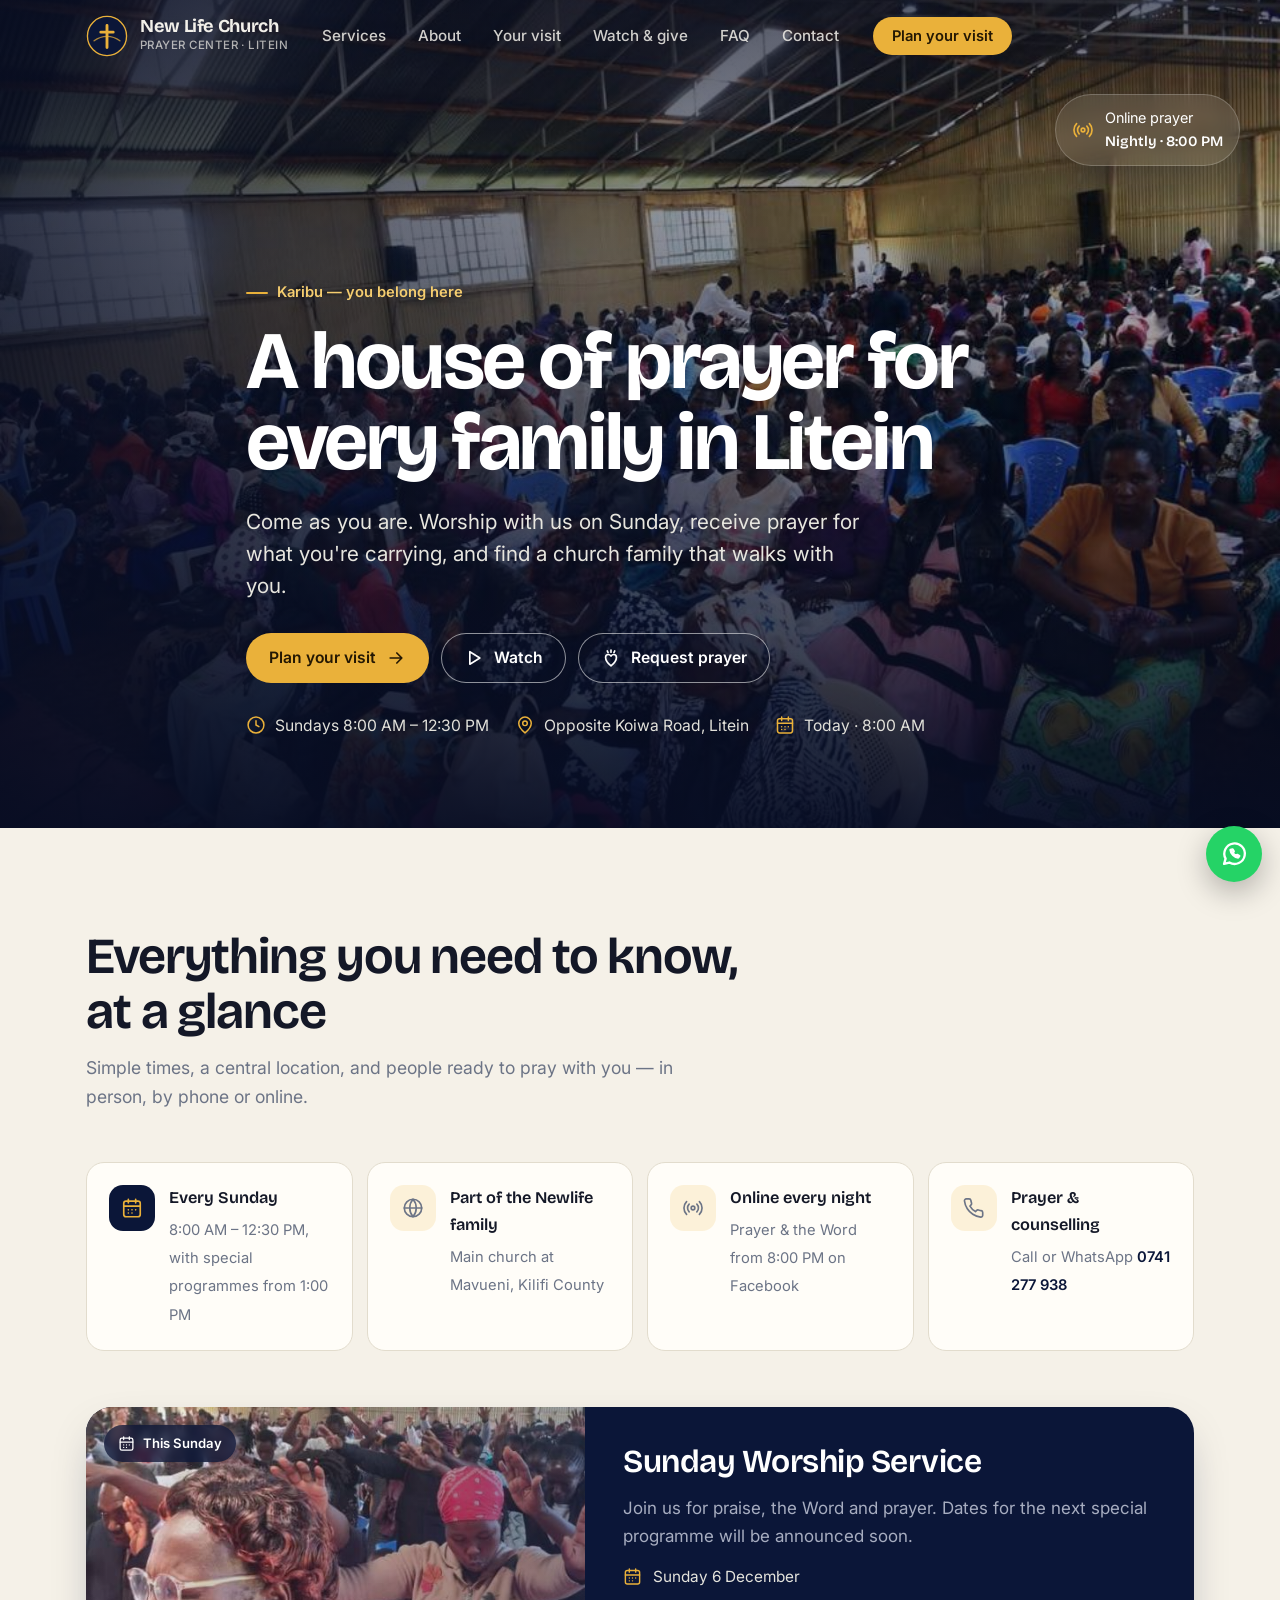
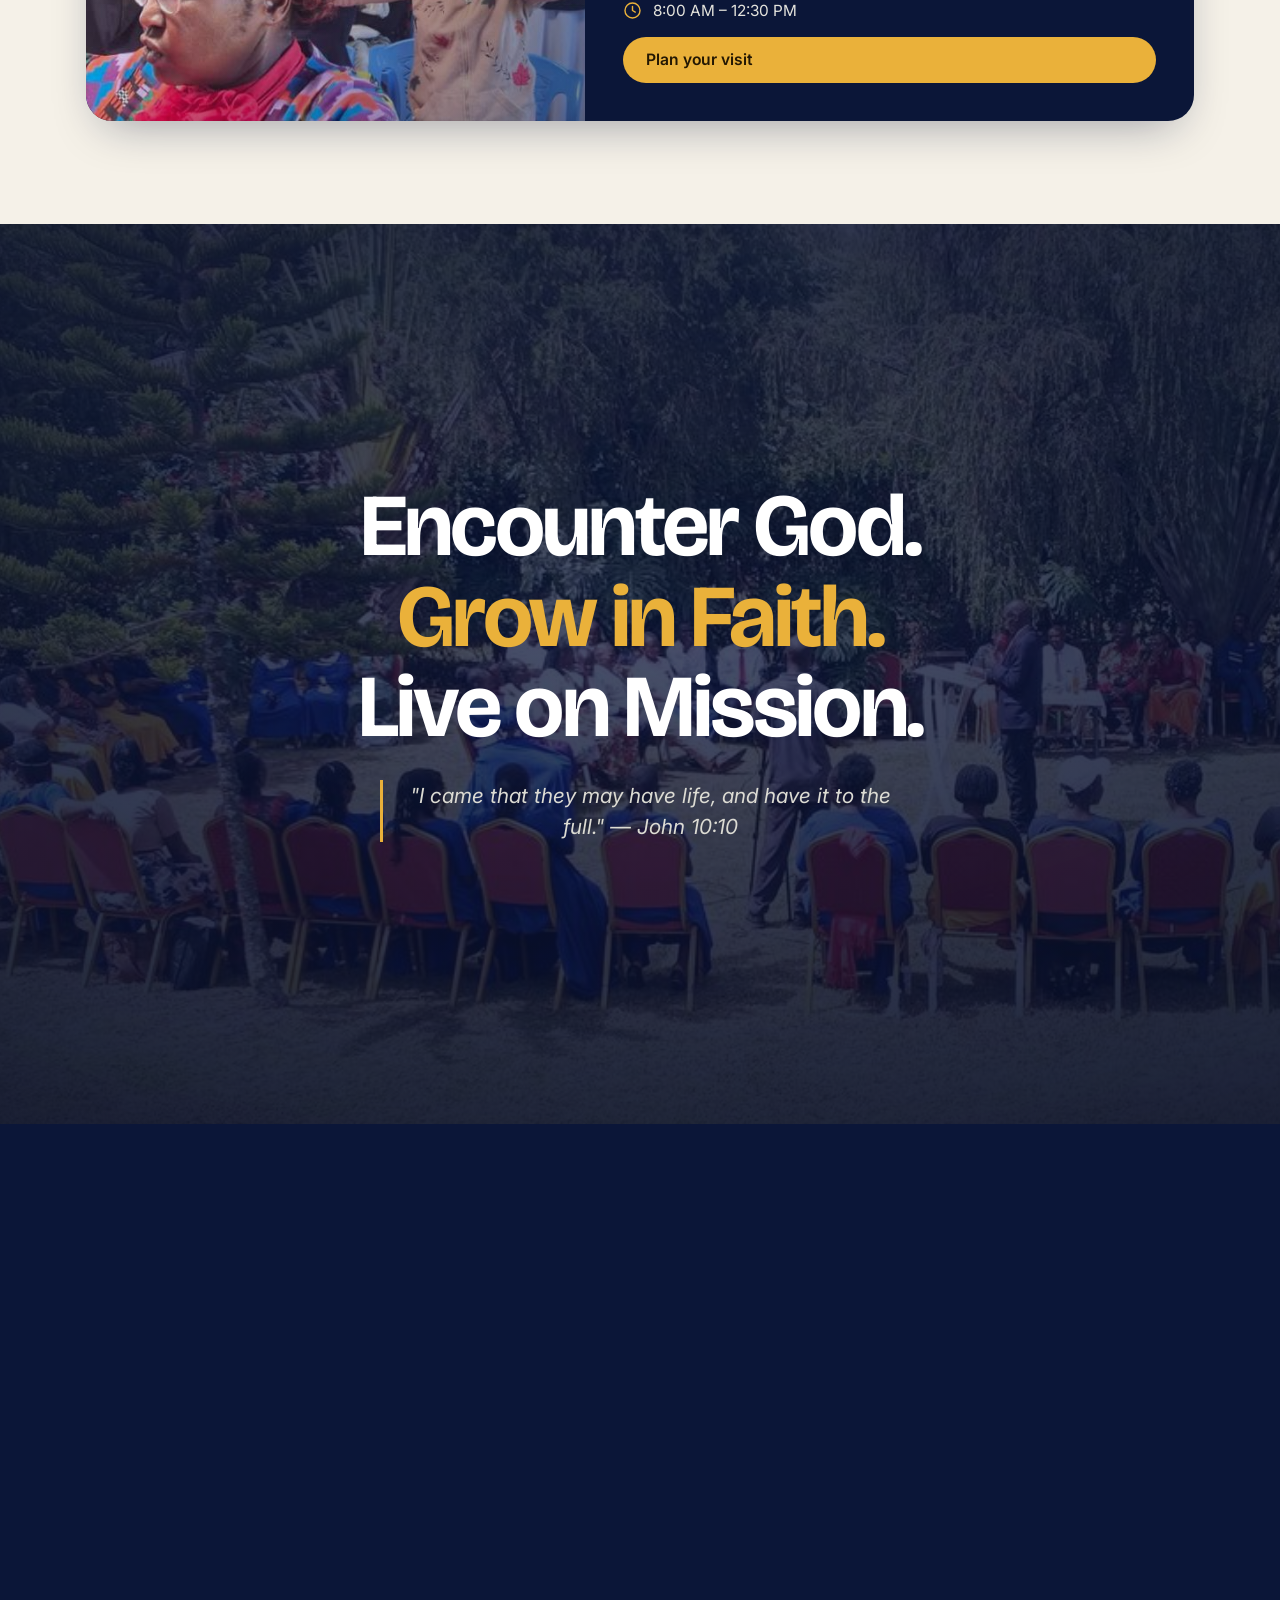
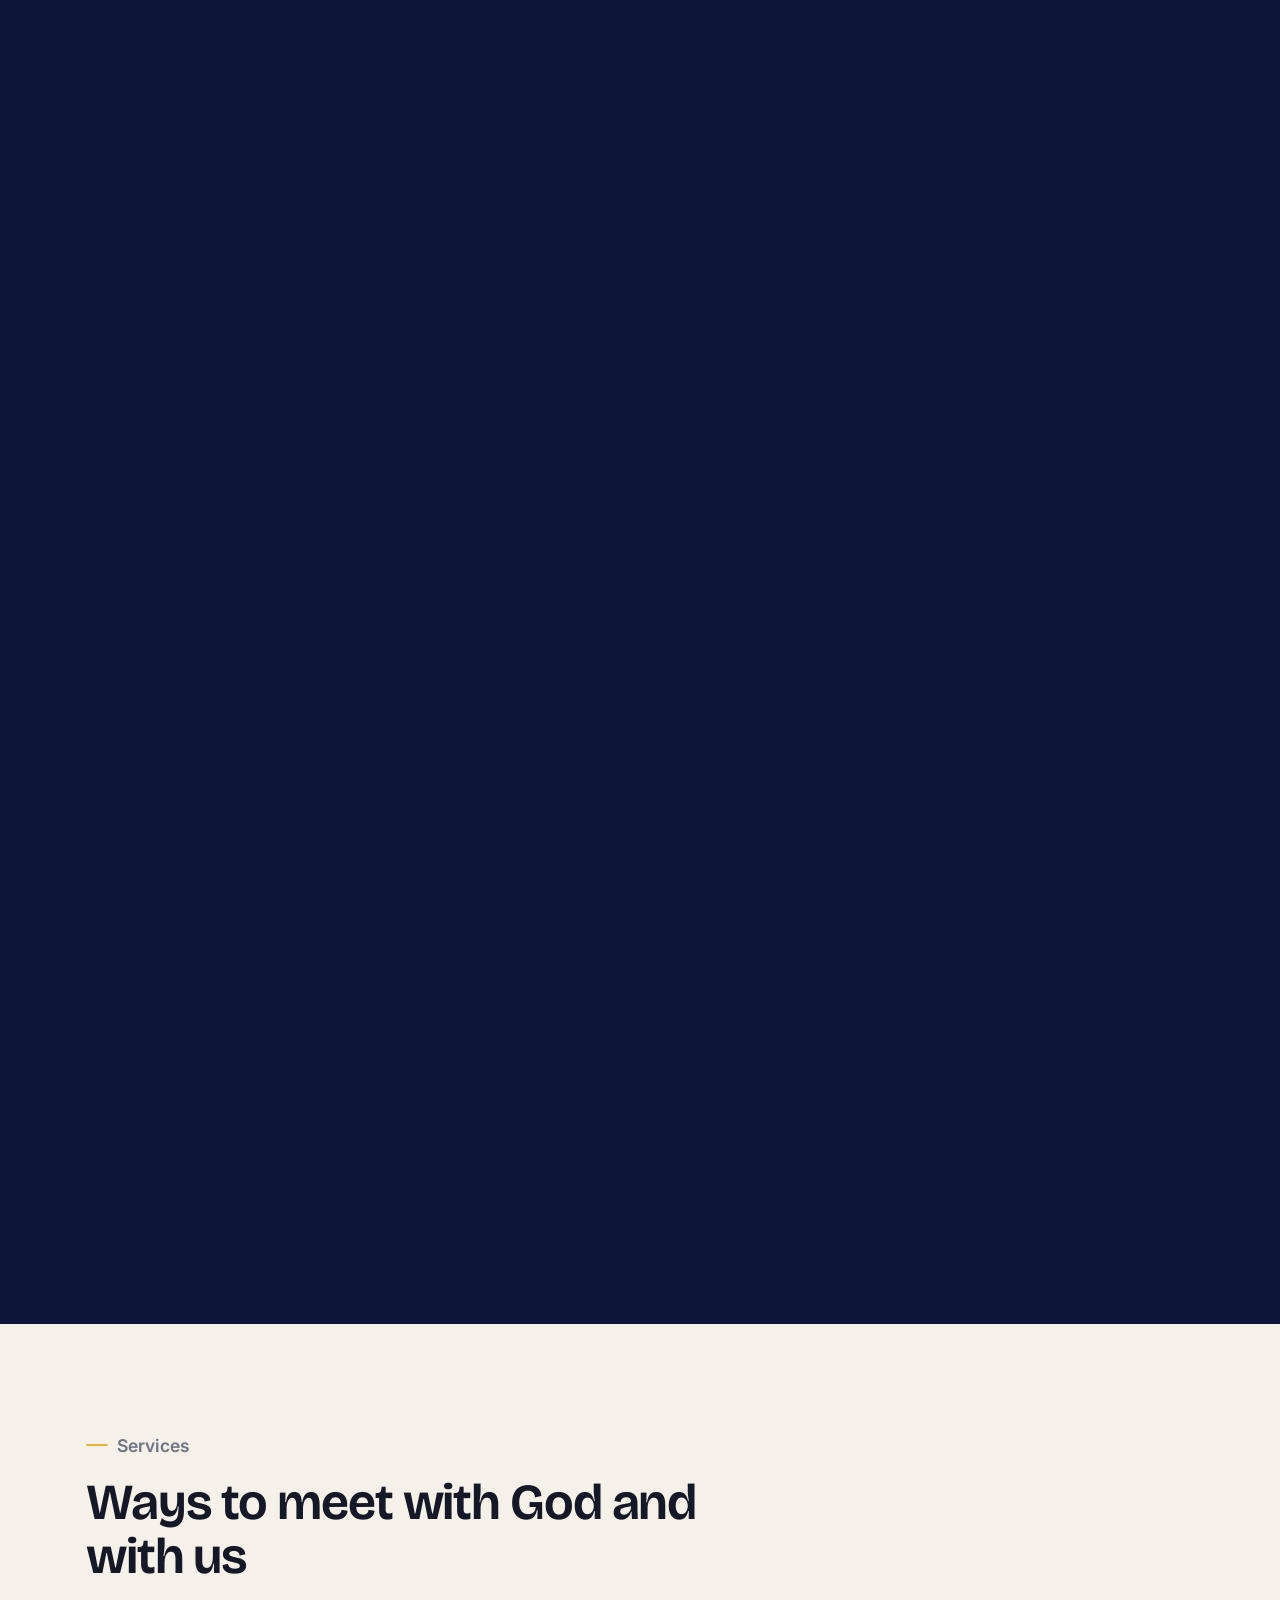
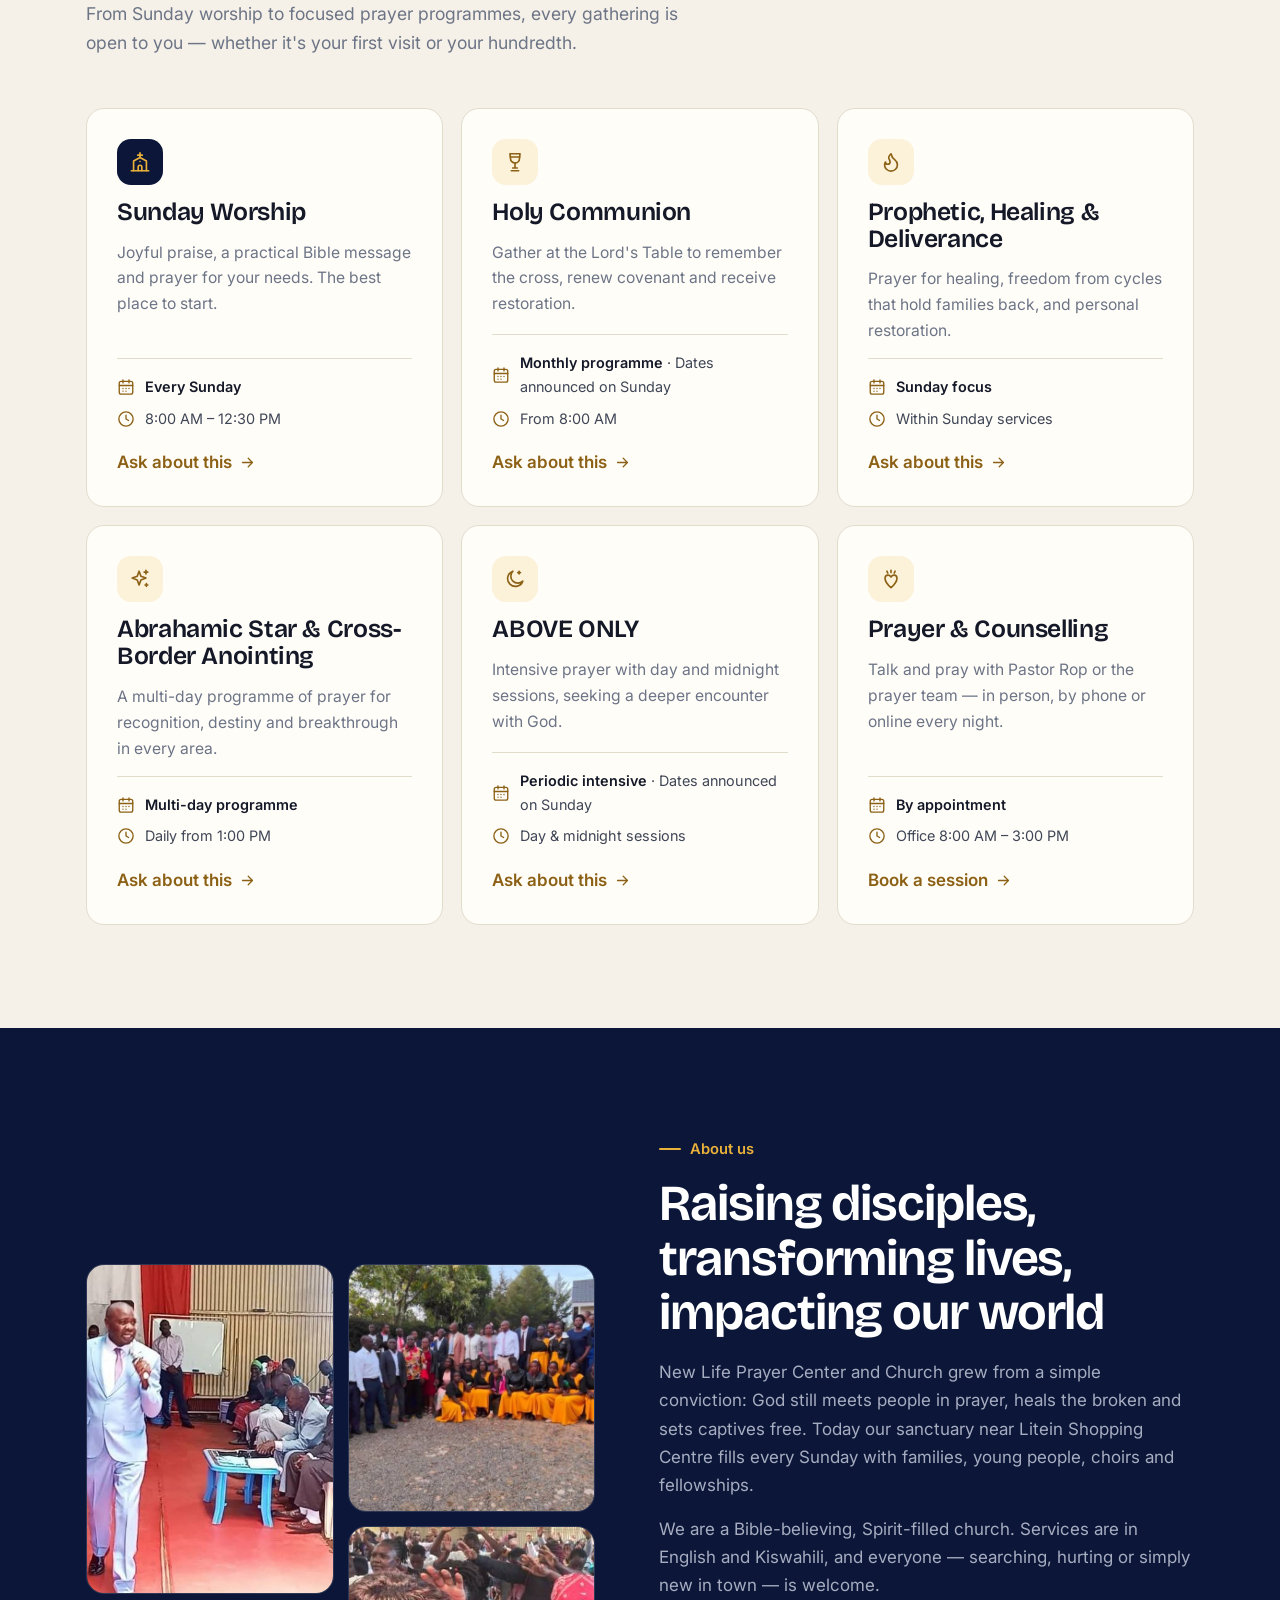
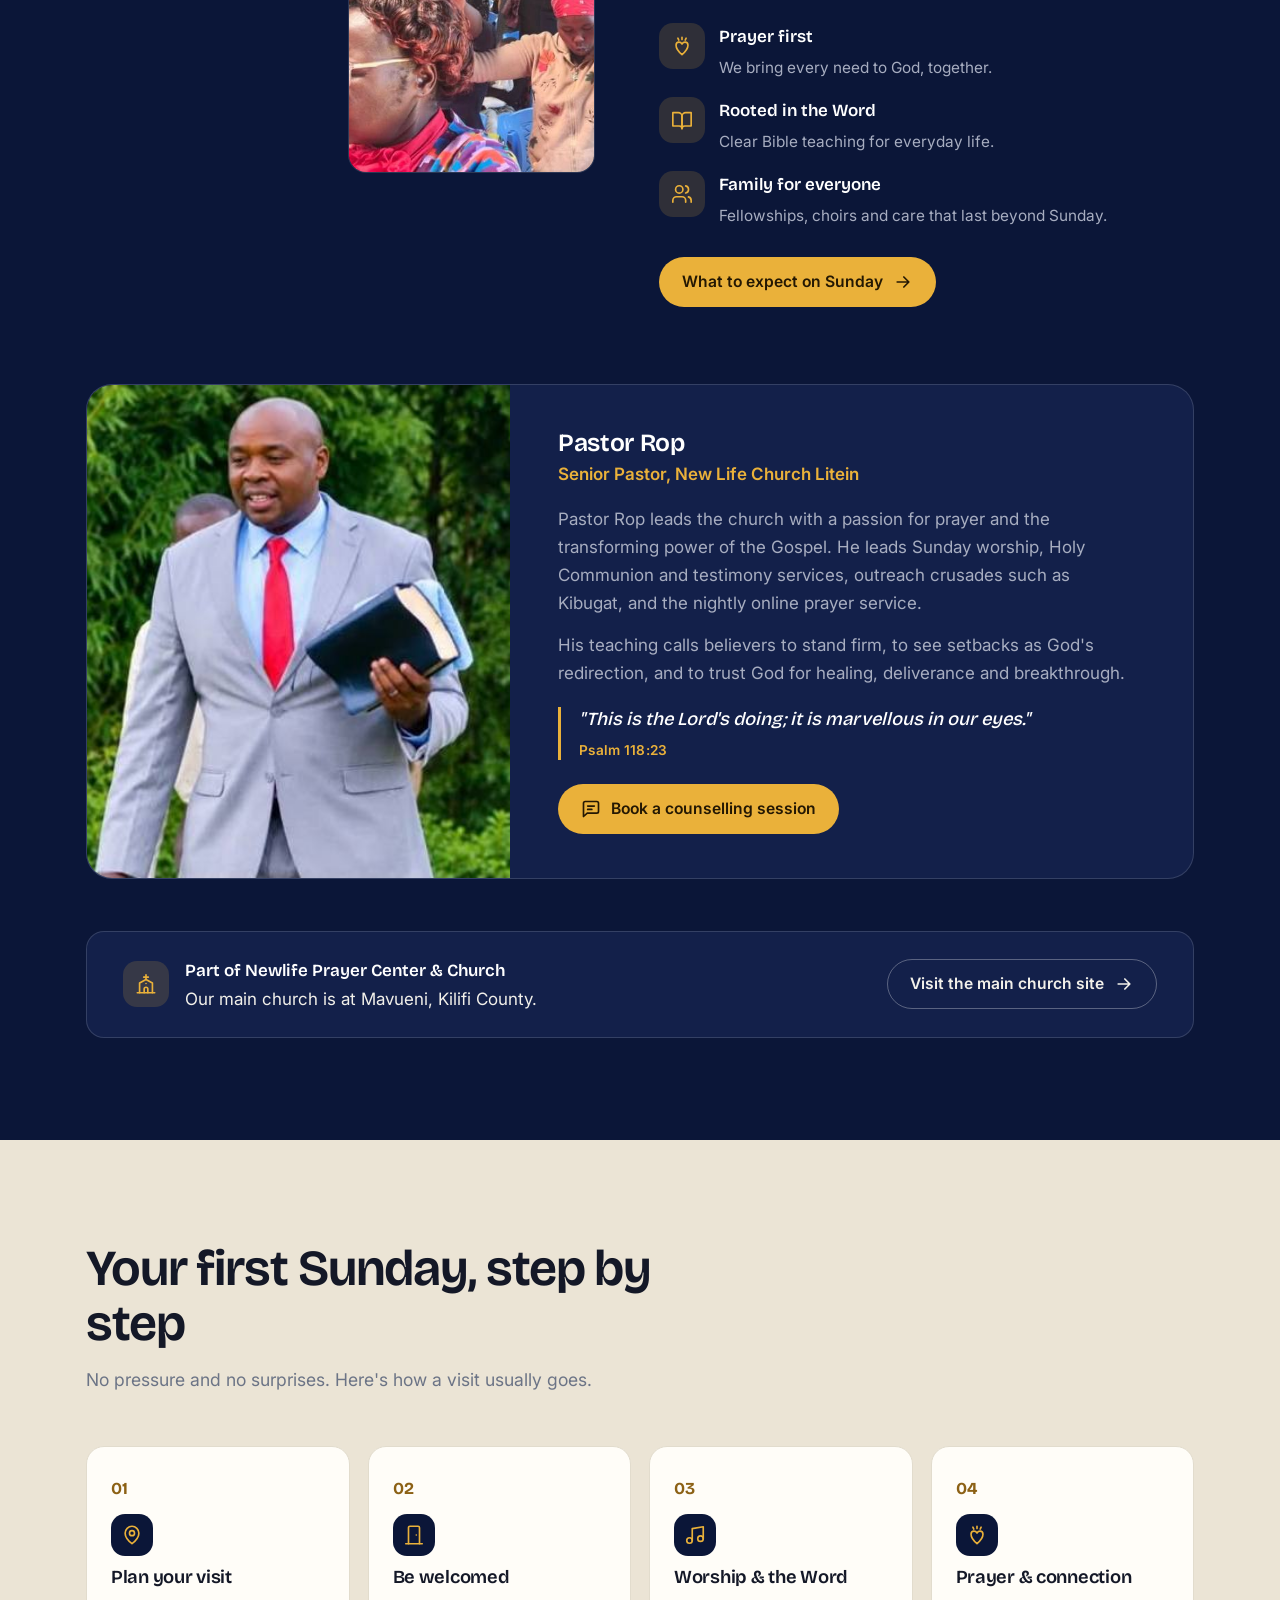
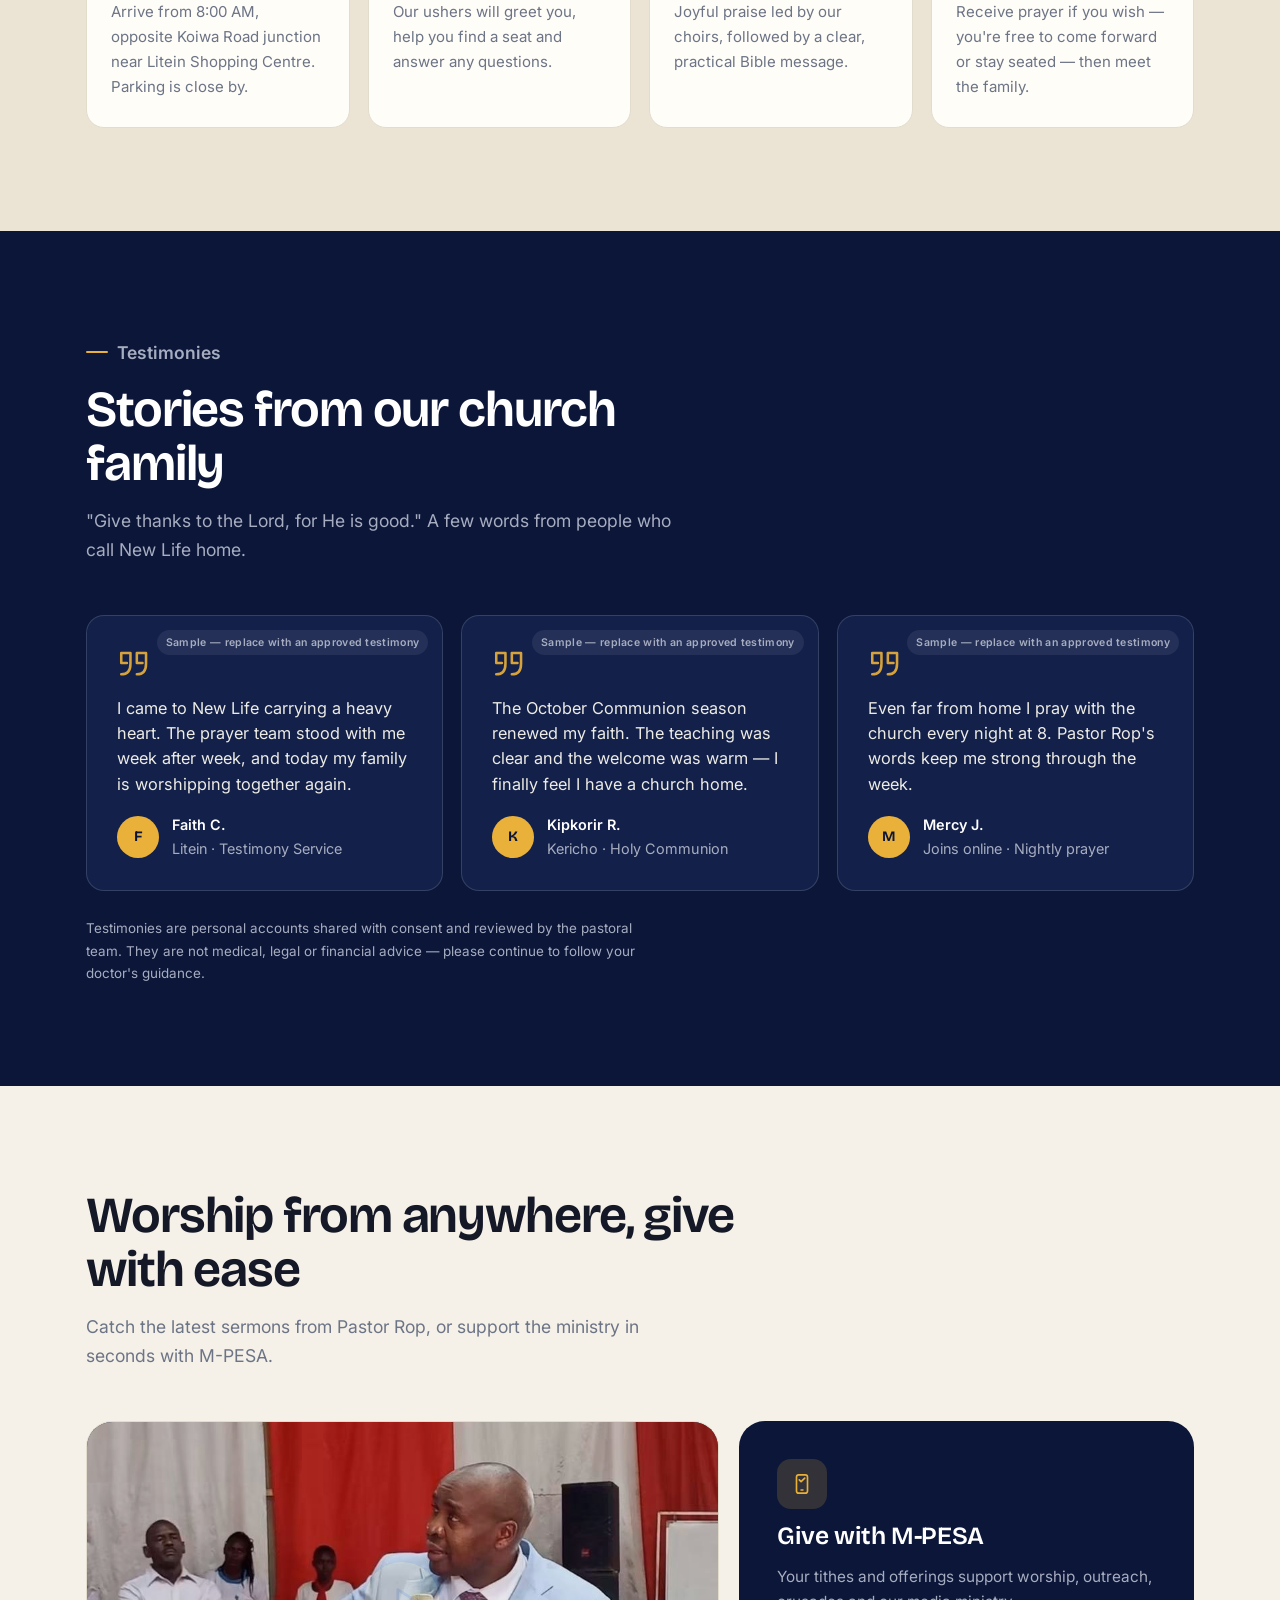
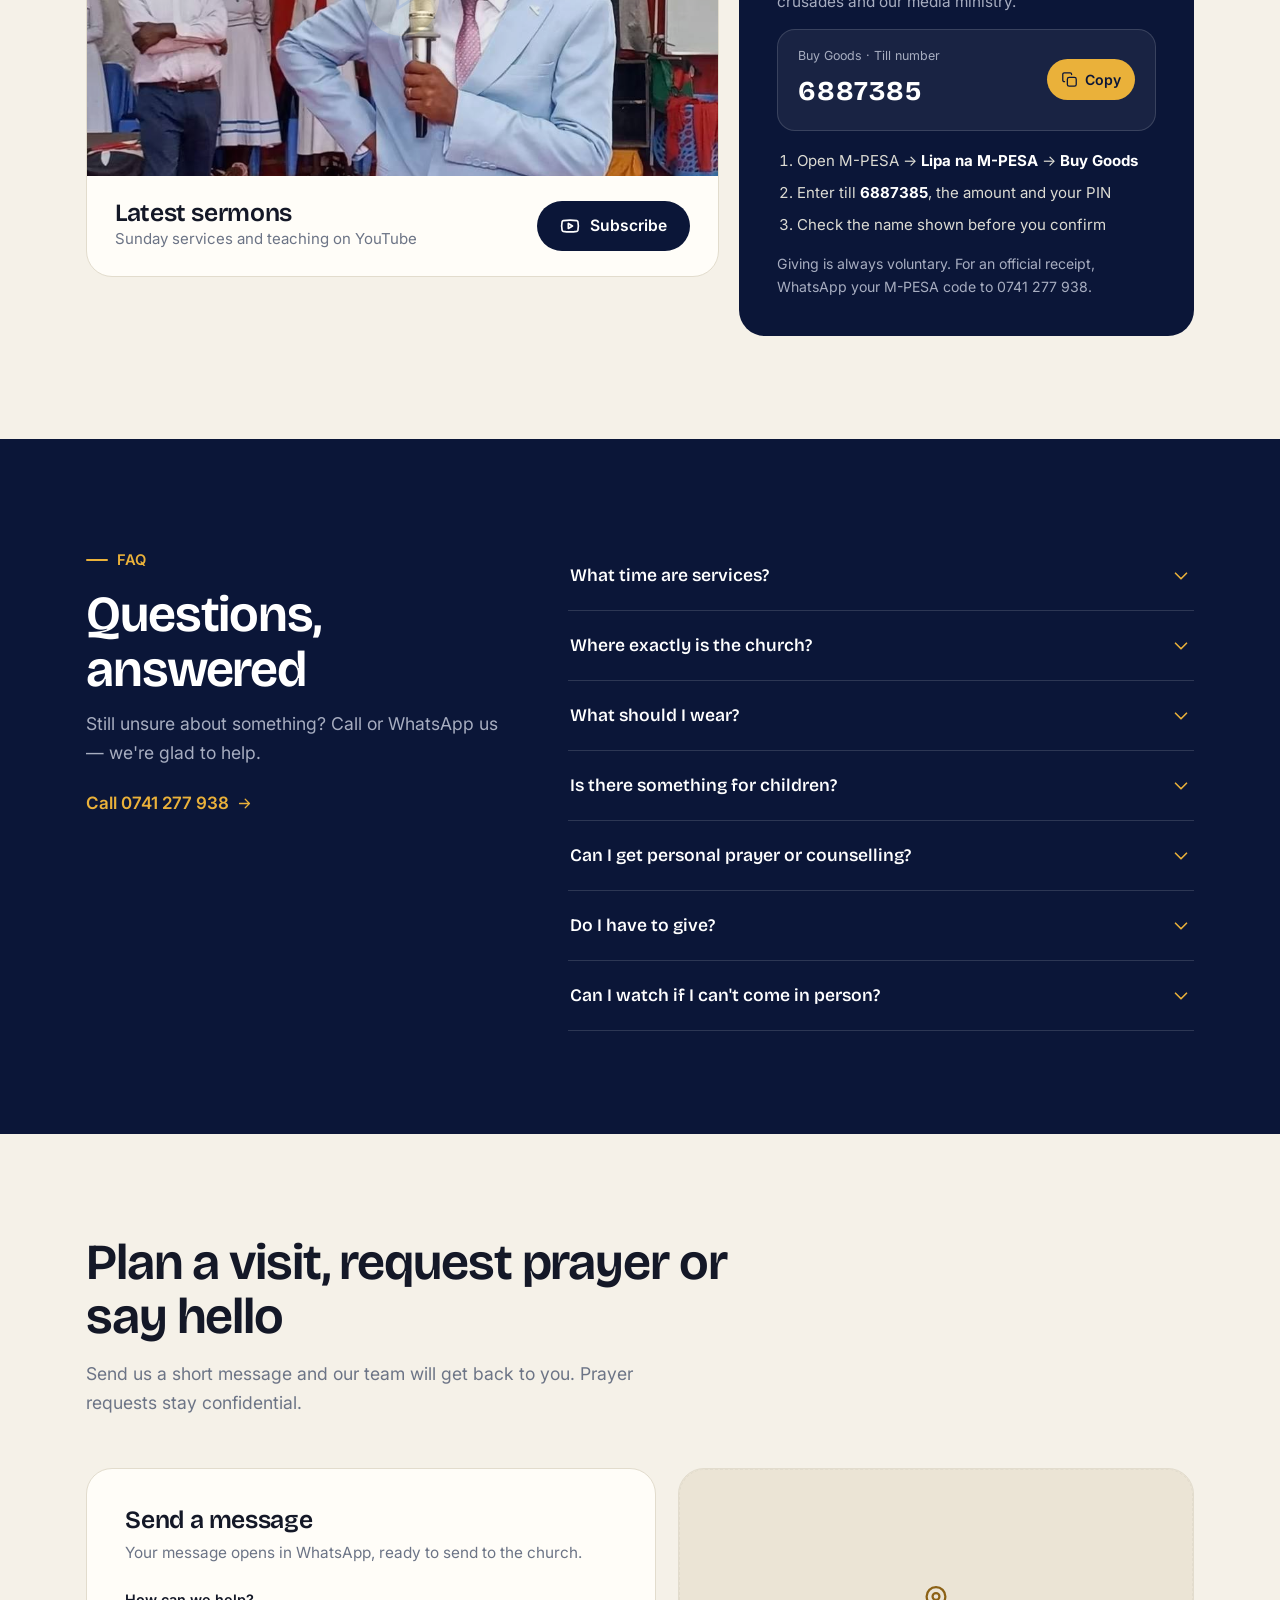
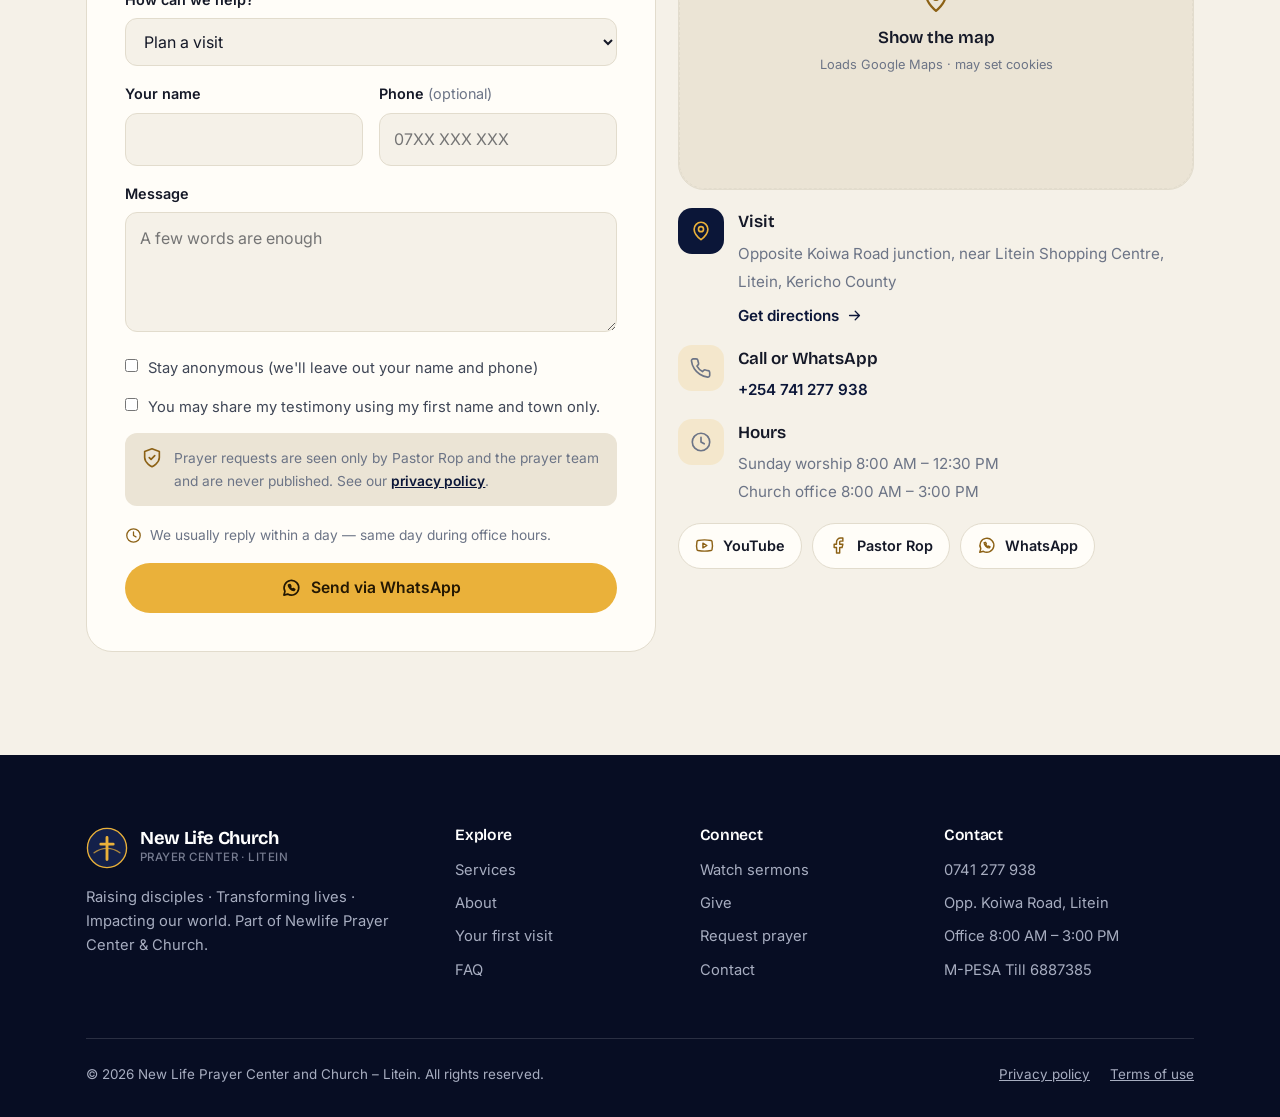
==== index.html @ 86753e47 "Add files via upload" ====
<!doctype html>
<html lang="en">
<head>
<meta charset="utf-8">
<meta name="viewport" content="width=device-width, initial-scale=1, viewport-fit=cover">
<title>New Life Church Litein · A house of prayer in Kericho County</title>
<meta name="description" content="New Life Prayer Center and Church, Litein — part of the Newlife family. Sunday worship 8:00 AM–12:30 PM opposite Koiwa Road junction. Holy Communion, healing and deliverance, anointing services, prayer and counselling with Pastor Rop.">
<meta name="theme-color" content="#0b1638">
<link rel="canonical" href="https://newlife-litein.pages.dev/">
<link rel="icon" href="/favicon.svg" type="image/svg+xml">
<link rel="icon" href="/favicon.ico" sizes="32x32">
<link rel="apple-touch-icon" href="/apple-touch-icon.png">
<link rel="manifest" href="/site.webmanifest">
<meta property="og:type" content="website">
<meta property="og:site_name" content="New Life Church Litein">
<meta property="og:title" content="New Life Church Litein · Encounter God. Grow in Faith. Live on Mission.">
<meta property="og:description" content="Sunday worship 8:00 AM – 12:30 PM in Litein, Kericho County. Prayer, Holy Communion, healing and deliverance. All are welcome.">
<meta property="og:image" content="https://newlife-litein.pages.dev/images/congregation.jpg">
<meta property="og:locale" content="en_KE">
<meta name="twitter:card" content="summary_large_image">
<script type="application/ld+json">
{"@context":"https://schema.org","@type":"Church","name":"New Life Prayer Center and Church – Litein","alternateName":"New Life Church Litein","slogan":"Raising Disciples · Transforming Lives · Impacting Our World","telephone":"+254741277938","address":{"@type":"PostalAddress","streetAddress":"Opposite Koiwa Road junction, near Litein Shopping Centre","addressLocality":"Litein","addressRegion":"Kericho County","addressCountry":"KE"},"parentOrganization":{"@type":"Church","name":"Newlife Prayer Center & Church","url":"https://newlifeprayercenterandchurch.org/","address":{"@type":"PostalAddress","addressLocality":"Mavueni","addressRegion":"Kilifi County","addressCountry":"KE"}},"openingHoursSpecification":[{"@type":"OpeningHoursSpecification","dayOfWeek":"Sunday","opens":"08:00","closes":"12:30"}],"sameAs":["https://www.youtube.com/@pastorrop"]}
</script>
<link rel="preconnect" href="https://fonts.googleapis.com">
<link rel="preconnect" href="https://fonts.gstatic.com" crossorigin>
<link href="https://fonts.googleapis.com/css2?family=Bricolage+Grotesque:opsz,wght@12..96,400;12..96,500;12..96,600;12..96,700;12..96,800&family=Inter:wght@400;500;600;700&display=swap" rel="stylesheet">
<style>
:root{
  --navy:#0b1638; --navy-2:#13204a; --navy-3:#1c2c5e;
  --gold:#eab13a; --gold-2:#f5cd6f; --gold-deep:#8c6115;
  --red:#e0483a;
  --paper:#f5f1e8; --paper-2:#ebe4d5; --card:#fffdf8;
  --ink:#15192410; /* unused guard */
  --head:#141827; --body:#3f4656; --muted:#6c7486;
  --on-dark:#f2f0ea; --on-dark-mut:#a7adc0;
  --white:#fff;
  --line:#e2dccd; --line-d:rgba(255,255,255,.14);
  --ff-head:"Bricolage Grotesque","Segoe UI",system-ui,sans-serif;
  --ff-body:Inter,system-ui,-apple-system,sans-serif;
  --r-xs:8px; --r-sm:12px; --r:18px; --r-lg:26px; --r-pill:999px;
  --shadow:0 18px 48px -18px rgba(11,22,56,.42);
  --ease:cubic-bezier(.2,.7,.2,1);
  --wrap:1180px;
  --nav-h:72px;
}
*{margin:0;padding:0;box-sizing:border-box}
html{scroll-behavior:smooth}
@media (prefers-reduced-motion:reduce){html{scroll-behavior:auto}}
body{font-family:var(--ff-body);font-size:17px;line-height:1.65;color:var(--body);background:var(--paper);-webkit-font-smoothing:antialiased;overflow-x:hidden}
h1,h2,h3,h4{font-family:var(--ff-head);color:var(--head);line-height:1.08;letter-spacing:-.02em;font-weight:700;font-optical-sizing:auto}
h2{font-size:clamp(2rem,1.3rem + 2.7vw,3.15rem);font-weight:640;letter-spacing:-.022em}
h3{font-size:clamp(1.2rem,1rem + .8vw,1.55rem);font-weight:620;letter-spacing:-.015em}
img{display:block;max-width:100%}
a{color:inherit;text-decoration:none}
button{font:inherit;cursor:pointer;border:0;background:none;color:inherit}
svg.i{width:22px;height:22px;fill:none;stroke:currentColor;stroke-width:1.8;stroke-linecap:round;stroke-linejoin:round;flex:none}
svg.i-sm{width:17px;height:17px}
.i-arrow{width:19px;height:19px}
.wrap{max-width:var(--wrap);margin-inline:auto;padding-inline:clamp(18px,4vw,36px)}
.skip{position:fixed;left:14px;top:-60px;z-index:200;background:var(--navy);color:#fff;padding:12px 18px;border-radius:var(--r-sm);transition:top .2s}
.skip:focus{top:14px}
.progress{position:fixed;top:0;left:0;height:3px;width:100%;transform:scaleX(0);transform-origin:0 50%;background:linear-gradient(90deg,var(--gold),var(--gold-2));z-index:150}
:focus-visible{outline:2.5px solid var(--gold);outline-offset:2px;border-radius:3px}
.on-dark :focus-visible,.hero :focus-visible,.nav:not(.scrolled) :focus-visible{outline-color:var(--gold-2)}
.hero .kicker{color:var(--gold-2)}

/* ---------- Buttons ---------- */
.btn{--bg:var(--gold);--fg:#1c1402;display:inline-flex;align-items:center;gap:10px;font-family:var(--ff-body);font-weight:600;font-size:.98rem;line-height:1;padding:14px 22px;border-radius:var(--r-pill);background:var(--bg);color:var(--fg);border:1.5px solid transparent;transition:transform .18s var(--ease),background .2s,border-color .2s,color .2s;white-space:nowrap}
.btn:hover{transform:translateY(-2px)}
.btn:active{transform:translateY(0)}
.btn .i{width:20px;height:20px;stroke-width:2}
.btn-gold{--bg:var(--gold);--fg:#241803}
.btn-gold:hover{--bg:var(--gold-2)}
.btn-outline{--bg:transparent;--fg:var(--head);border-color:var(--line)}
.btn-outline:hover{border-color:var(--head)}
.btn-light{--bg:var(--navy);--fg:#fff}
.btn-light:hover{--bg:var(--navy-3)}
.btn-navy{--bg:var(--navy);--fg:#fff}
.on-dark .btn-outline{--fg:var(--on-dark);border-color:rgba(255,255,255,.3)}
.on-dark .btn-outline:hover{border-color:#fff;background:rgba(255,255,255,.06)}
.link{display:inline-flex;align-items:center;gap:7px;font-weight:600;color:var(--gold-deep)}
.link:hover{color:var(--head)}
.on-dark .link{color:var(--gold)}
.on-dark .link:hover{color:#fff}

/* ---------- Icon chips ---------- */
.ic-box{flex:none;display:grid;place-items:center;width:46px;height:46px;border-radius:14px;background:rgba(234,177,58,.16);color:var(--gold-deep)}
.ic-box.navy{background:var(--navy);color:var(--gold)}
.on-dark .ic-box{background:rgba(234,177,58,.16);color:var(--gold)}

/* ---------- Sections / surfaces ---------- */
section{position:relative}
.band{padding-block:clamp(60px,8vw,104px)}
.on-paper{background:var(--paper);color:var(--body)}
.on-paper-2{background:var(--paper-2);color:var(--body)}
.on-dark{background:var(--navy);color:var(--on-dark)}
.on-dark h1,.on-dark h2,.on-dark h3,.on-dark h4{color:#fff}
.on-dark .muted,.on-dark p{color:var(--on-dark-mut)}
section[id]{scroll-margin-top:calc(var(--nav-h) + 8px)}
.head{max-width:60ch;margin-bottom:clamp(30px,4vw,52px)}
.head h2{margin-bottom:14px}
.head p{font-size:1.1rem;color:var(--muted);max-width:56ch}
.on-dark .head p{color:var(--on-dark-mut)}
.kicker{display:inline-flex;align-items:center;gap:9px;font-weight:600;font-size:.92rem;color:var(--gold-deep);margin-bottom:16px}
.on-dark .kicker{color:var(--gold)}
.kicker::before{content:"";width:22px;height:2px;border-radius:2px;background:var(--gold)}

/* ---------- Nav ---------- */
.nav{position:fixed;inset:0 0 auto 0;z-index:100;height:var(--nav-h);display:flex;align-items:center;color:var(--on-dark);transition:background .35s,box-shadow .35s,color .35s}
.nav.scrolled{background:rgba(245,241,232,.92);backdrop-filter:saturate(1.4) blur(12px);-webkit-backdrop-filter:saturate(1.4) blur(12px);color:var(--head);box-shadow:0 1px 0 var(--line),0 10px 30px -18px rgba(11,22,56,.3)}
.nav-in{display:flex;align-items:center;gap:20px;width:100%}
.brand{display:flex;align-items:center;gap:12px;color:inherit}
.brand svg{width:42px;height:42px;flex:none}
.brand b{display:block;font-family:var(--ff-head);font-weight:680;font-size:1.14rem;letter-spacing:-.02em;line-height:1.05}
.brand small{display:block;font-size:.72rem;letter-spacing:.04em;opacity:.7;font-weight:500;text-transform:uppercase}
.menu{display:flex;gap:4px;list-style:none;margin-left:auto}
.menu a{display:block;padding:9px 14px;border-radius:var(--r-pill);font-weight:500;font-size:.95rem;color:inherit;opacity:.85;transition:opacity .2s,background .2s}
.menu a:hover{opacity:1;background:rgba(127,127,127,.1)}
.menu a[aria-current="true"]{opacity:1;color:var(--gold)}
.nav.scrolled .menu a[aria-current="true"]{color:var(--gold-deep)}
.nav-cta{padding:11px 18px;font-size:.92rem}
.burger{display:none;width:44px;height:44px;place-items:center;border-radius:12px;color:inherit}
.menu{align-items:center}

/* ---------- Drawer ---------- */
.drawer{position:fixed;inset:0;z-index:99;background:var(--navy);color:var(--on-dark);padding:calc(var(--nav-h) + 16px) 22px 40px;display:flex;flex-direction:column;gap:6px;transform:translateY(-100%);visibility:hidden;transition:transform .4s var(--ease),visibility .4s}
.drawer.open{transform:none;visibility:visible}
.drawer a:not(.btn){display:flex;align-items:center;justify-content:space-between;padding:16px 6px;font-family:var(--ff-head);font-weight:600;font-size:1.3rem;color:#fff;border-bottom:1px solid var(--line-d)}
.drawer a:not(.btn) .i{color:var(--gold)}
.drawer .btn{margin-top:14px;justify-content:center}
.drawer .btn-outline{--fg:#fff;border-color:rgba(255,255,255,.3)}

/* ---------- Hero ---------- */
.hero{position:relative;min-height:min(92vh,860px);display:flex;align-items:flex-end;color:var(--on-dark);isolation:isolate;padding-top:var(--nav-h)}
.hero-bg{position:absolute;inset:0;z-index:-2;overflow:hidden;background:var(--navy)}
.hero-bg img{width:100%;height:100%;object-fit:cover;object-position:center 30%}
.hero-scrim{position:absolute;inset:0;z-index:-1;background:
   linear-gradient(180deg,rgba(7,13,35,.55) 0%,rgba(7,13,35,.12) 26%,rgba(7,13,35,.55) 68%,rgba(7,13,35,.94) 100%),
   linear-gradient(90deg,rgba(7,13,35,.82) 0%,rgba(7,13,35,.35) 55%,rgba(7,13,35,.1) 100%)}
.hero-in{padding-block:clamp(40px,7vw,92px);max-width:860px}
.hero h1{color:#fff;font-weight:680;font-size:clamp(2.6rem,1.5rem + 4.9vw,5.1rem);line-height:1.0;letter-spacing:-.03em;max-width:17ch;text-wrap:balance}
.hero .lead{margin-top:22px;font-size:clamp(1.08rem,1rem + .5vw,1.3rem);color:#e7e6df;max-width:48ch;line-height:1.55}
.hero-cta{display:flex;flex-wrap:wrap;gap:12px;margin-top:30px}
.hero .btn-outline{--fg:#fff;border-color:rgba(255,255,255,.55);background:rgba(10,16,38,.28);backdrop-filter:blur(2px)}
.hero .btn-outline:hover{border-color:#fff;background:rgba(255,255,255,.12)}
.hero-facts{display:flex;flex-wrap:wrap;gap:10px 26px;margin-top:30px;font-size:.98rem;color:#e2e1da}
.hero-facts span{display:inline-flex;align-items:center;gap:9px}
.hero-facts .i{color:var(--gold);width:20px;height:20px}
.hero-chip{position:absolute;right:clamp(18px,4vw,40px);top:calc(var(--nav-h) + 22px);display:flex;align-items:center;gap:11px;background:rgba(255,255,255,.1);border:1px solid rgba(255,255,255,.2);backdrop-filter:blur(8px);-webkit-backdrop-filter:blur(8px);color:#fff;padding:11px 16px;border-radius:var(--r-pill);font-size:.9rem;box-shadow:var(--shadow)}
.hero-chip .i{color:var(--gold)}
.hero-chip b{display:block;font-family:var(--ff-head);font-weight:600}

/* ---------- Facts row ---------- */
.facts{display:grid;grid-template-columns:repeat(4,1fr);gap:14px;margin-bottom:clamp(36px,5vw,56px)}
.fact{display:flex;gap:14px;align-items:flex-start;background:var(--card);border:1px solid var(--line);border-radius:var(--r);padding:22px}
.fact b{display:block;font-family:var(--ff-head);font-weight:620;color:var(--head);font-size:1.02rem;margin-bottom:3px}
.fact span{font-size:.92rem;color:var(--muted);line-height:1.45}
.fact a{color:var(--navy);font-weight:600}

/* ---------- Upcoming event (dynamic, navy on paper) ---------- */
.upcoming{display:grid;grid-template-columns:minmax(0,.9fr) minmax(0,1.1fr);background:var(--navy);color:var(--on-dark);border-radius:var(--r-lg);overflow:hidden;box-shadow:var(--shadow)}
.upcoming .art{position:relative;min-height:260px}
.upcoming .art img{position:absolute;inset:0;width:100%;height:100%;object-fit:cover}
.upcoming .art::after{content:"";position:absolute;inset:0;background:linear-gradient(120deg,transparent,rgba(11,22,56,.55))}
.upcoming .tagline{position:absolute;left:18px;top:18px;z-index:2;display:inline-flex;align-items:center;gap:8px;background:rgba(11,22,56,.72);backdrop-filter:blur(4px);color:#fff;padding:8px 14px;border-radius:var(--r-pill);font-size:.82rem;font-weight:600}
.live-dot{width:9px;height:9px;border-radius:50%;background:var(--red);box-shadow:0 0 0 0 rgba(224,72,58,.6);animation:pulse 1.8s infinite}
@keyframes pulse{70%{box-shadow:0 0 0 9px rgba(224,72,58,0)}100%{box-shadow:0 0 0 0 rgba(224,72,58,0)}}
@media (prefers-reduced-motion:reduce){.live-dot{animation:none}}
.upcoming .body{padding:clamp(26px,3vw,40px);display:flex;flex-direction:column;gap:14px;justify-content:center}
.upcoming h3{color:#fff;font-size:clamp(1.4rem,1.1rem + 1.2vw,2rem)}
.upcoming p{color:var(--on-dark-mut)}
.upcoming .meta{list-style:none;display:flex;flex-direction:column;gap:9px}
.upcoming .meta li{display:flex;align-items:center;gap:11px;color:#e4e3dc;font-size:.96rem}
.upcoming .meta .i{color:var(--gold);width:19px;height:19px}

/* ---------- Scripture act (dark, scroll-driven) ---------- */
.act{position:relative;height:300vh;background:var(--navy)}
.act .stage{position:sticky;top:0;height:100vh;overflow:hidden;display:grid;place-items:center}
.act .photo{position:absolute;inset:0}
.act .photo img{width:100%;height:100%;object-fit:cover;transform:scale(calc(1.06 + var(--sc-p,0)*.14));opacity:.42}
.act .scrim{position:absolute;inset:0;background:radial-gradient(120% 80% at 50% 40%,rgba(11,22,56,.35),rgba(8,14,36,.9))}
.act .lines{position:relative;z-index:2;text-align:center;padding:24px;max-width:1000px}
.act .line{display:block;font-family:var(--ff-head);font-weight:680;letter-spacing:-.03em;line-height:1.02;font-size:clamp(2.4rem,1.2rem + 5.4vw,5.6rem);color:#fff;opacity:var(--o,0);transform:translateY(calc((1 - var(--o,0)) * 18px))}
.act .line:nth-child(2){color:var(--gold)}
.act .verse{display:block;margin-top:28px;font-family:var(--ff-body);font-weight:400;font-size:clamp(1rem,.9rem + .6vw,1.3rem);color:#dcdbd3;opacity:var(--o4,0);max-width:40ch;margin-inline:auto;line-height:1.5}
html:not(.js) .act .line,html:not(.js) .act .verse{opacity:1;transform:none}
@media (prefers-reduced-motion:reduce){
  .act{height:auto}
  .act .stage{position:static;height:auto;min-height:72vh;padding-block:12vh}
  .act .photo img{transform:none}
  .act .line,.act .verse{opacity:1;transform:none}
}

/* ---------- Service cards (light) ---------- */
.cards{display:grid;grid-template-columns:repeat(3,1fr);gap:18px}
.card{display:flex;flex-direction:column;gap:14px;padding:30px;background:var(--card);border:1px solid var(--line);border-radius:var(--r);transition:transform .25s var(--ease),border-color .25s}
.card:hover{transform:translateY(-4px);border-color:var(--gold)}
.card h3{color:var(--head)}
.card p{color:var(--muted);font-size:.98rem;flex:1}
.card .when{display:flex;flex-direction:column;gap:8px;padding-top:16px;border-top:1px solid var(--line)}
.card .when>div{display:flex;align-items:center;gap:10px;font-size:.9rem;color:var(--body)}
.card .when .i{color:var(--gold-deep);width:18px;height:18px}
.card .when strong{font-weight:600;color:var(--head)}
.card .link{margin-top:4px}

/* ---------- About (dark) ---------- */
.about{display:grid;grid-template-columns:1fr 1.05fr;gap:clamp(30px,5vw,64px);align-items:center}
.mosaic{display:grid;grid-template-columns:1fr 1fr;grid-template-rows:auto auto;gap:14px}
.mosaic figure{border-radius:var(--r);overflow:hidden;border:1px solid var(--line-d)}
.mosaic img{width:100%;height:100%;object-fit:cover}
.mosaic .m1{grid-row:span 2;aspect-ratio:3/4}
.mosaic .m2{aspect-ratio:1}
.mosaic .m3{aspect-ratio:1}
.about h2{margin-bottom:18px}
.about>div>p{margin-bottom:16px;max-width:52ch}
.values{list-style:none;display:flex;flex-direction:column;gap:16px;margin:24px 0 28px}
.values li{display:flex;gap:14px;align-items:flex-start}
.values b{display:block;font-family:var(--ff-head);font-weight:600;color:#fff;margin-bottom:2px}
.values span{color:var(--on-dark-mut);font-size:.96rem}
.pastor{display:grid;grid-template-columns:.8fr 1.2fr;gap:clamp(24px,4vw,48px);align-items:center;margin-top:clamp(48px,6vw,80px);background:var(--navy-2);border:1px solid var(--line-d);border-radius:var(--r-lg);overflow:hidden}
.pastor figure{height:100%;min-height:340px}
.pastor img{width:100%;height:100%;object-fit:cover}
.pastor .txt{padding:clamp(28px,3.5vw,48px) clamp(28px,3.5vw,48px) clamp(28px,3.5vw,48px) 0}
.pastor .role{display:block;color:var(--gold);font-weight:600;margin:4px 0 16px}
.pastor p{color:var(--on-dark-mut);margin-bottom:14px;max-width:52ch}
.verse{font-family:var(--ff-head);font-weight:500;font-style:italic;font-size:1.15rem;color:#fff;border-left:3px solid var(--gold);padding-left:18px;margin:20px 0 24px;line-height:1.4}
.verse cite{display:block;font-style:normal;font-family:var(--ff-body);font-size:.85rem;font-weight:600;color:var(--gold);margin-top:8px;letter-spacing:.02em}
.family{display:flex;flex-wrap:wrap;align-items:center;gap:18px;justify-content:space-between;margin-top:clamp(32px,4vw,52px);padding:24px clamp(22px,3vw,36px);background:var(--navy-2);border:1px solid var(--line-d);border-radius:var(--r)}
.family .row{display:flex;align-items:center;gap:16px}
.family b{color:#fff;font-family:var(--ff-head);font-weight:600}

/* ---------- Steps (light) ---------- */
.steps{list-style:none;display:grid;grid-template-columns:repeat(4,1fr);gap:18px;counter-reset:step}
.step{position:relative;background:var(--card);border:1px solid var(--line);border-radius:var(--r);padding:28px 24px;display:flex;flex-direction:column;gap:12px}
.step .num{font-family:var(--ff-head);font-weight:700;font-size:1.05rem;color:var(--gold-deep);letter-spacing:.02em}
.step h3{font-size:1.15rem}
.step p{color:var(--muted);font-size:.94rem}
.step .ic-box{width:42px;height:42px}

/* ---------- Testimonies (dark) ---------- */
.quotes{display:grid;grid-template-columns:repeat(3,1fr);gap:18px}
.quote{position:relative;background:var(--navy-2);border:1px solid var(--line-d);border-radius:var(--r);padding:30px;display:flex;flex-direction:column;gap:16px}
.quote .sample{position:absolute;right:14px;top:14px;font-size:.66rem;font-weight:600;letter-spacing:.03em;color:var(--on-dark-mut);background:rgba(255,255,255,.07);padding:4px 9px;border-radius:var(--r-pill)}
.quote .qi{width:34px;height:34px;color:var(--gold);opacity:.9}
.quote blockquote p{color:#ecebe4;font-size:1.02rem;line-height:1.55}
.quote figcaption footer{display:flex;align-items:center;gap:13px;font-size:.9rem;color:var(--on-dark-mut)}
.quote .avatar{display:grid;place-items:center;width:42px;height:42px;border-radius:50%;background:var(--gold);color:var(--navy);font-family:var(--ff-head);font-weight:700}
.quote b{display:block;color:#fff;font-weight:600}
.fine{margin-top:26px;font-size:.84rem;color:var(--on-dark-mut);max-width:70ch}

/* ---------- Watch & give (light) ---------- */
.duo{display:grid;grid-template-columns:1.25fr .9fr;gap:20px;align-items:start}
.watch{background:var(--card);border:1px solid var(--line);border-radius:var(--r-lg);overflow:hidden;display:flex;flex-direction:column}
.video{position:relative;aspect-ratio:16/9;background:var(--navy);overflow:hidden;flex:none}
.video img{position:absolute;inset:0;width:100%;height:100%;object-fit:cover;opacity:.9}
.video button{position:absolute;inset:0;width:100%;height:100%;display:grid;place-items:center}
.video .play{display:grid;place-items:center;width:74px;height:74px;border-radius:50%;background:var(--gold);color:var(--navy);box-shadow:0 10px 30px rgba(0,0,0,.35);transition:transform .2s}
.video .play .i{width:30px;height:30px;stroke-width:2.2;margin-left:3px}
.video button:hover .play{transform:scale(1.08)}
.video iframe{width:100%;height:100%;border:0;display:block}
.watch .body{display:flex;align-items:center;justify-content:space-between;gap:16px;padding:24px 28px}
.watch .body h3{color:var(--head)}
.watch .body p{color:var(--muted);font-size:.94rem}
.give{background:var(--navy);color:var(--on-dark);border-radius:var(--r-lg);padding:clamp(28px,3vw,40px);display:flex;flex-direction:column;gap:14px}
.give h3{color:#fff}
.give p{color:var(--on-dark-mut);font-size:.96rem}
.give .ic-box{width:50px;height:50px;background:rgba(234,177,58,.18);color:var(--gold)}
.till{display:flex;align-items:center;justify-content:space-between;gap:14px;background:rgba(255,255,255,.06);border:1px solid var(--line-d);border-radius:var(--r);padding:16px 20px}
.till small{display:block;color:var(--on-dark-mut);font-size:.78rem;margin-bottom:3px}
.till b{font-family:var(--ff-head);font-weight:700;font-size:1.7rem;letter-spacing:.03em;color:#fff}
.copy{display:inline-flex;align-items:center;gap:7px;background:var(--gold);color:var(--navy);font-weight:600;font-size:.88rem;padding:9px 14px;border-radius:var(--r-pill)}
.give ol{margin:4px 0 0 0;padding-left:20px;display:flex;flex-direction:column;gap:7px;color:#dcdbd3;font-size:.94rem}
.give ol b{color:#fff}

/* ---------- FAQ (dark) ---------- */
.faq{display:grid;grid-template-columns:.8fr 1.2fr;gap:clamp(30px,5vw,64px);align-items:start}
.faq .lead{color:var(--on-dark-mut);font-size:1.1rem;margin-top:12px}
.acc details{border-bottom:1px solid var(--line-d)}
.acc summary{display:flex;align-items:center;justify-content:space-between;gap:16px;padding:20px 2px;font-family:var(--ff-head);font-weight:560;font-size:1.1rem;color:#fff;cursor:pointer;list-style:none}
.acc summary::-webkit-details-marker{display:none}
.acc summary .i{color:var(--gold);transition:transform .25s}
.acc details[open] summary .i{transform:rotate(180deg)}
.acc .ans{padding:0 2px 22px;color:var(--on-dark-mut);max-width:62ch}
.acc .ans a{color:var(--gold);font-weight:600}

/* ---------- Contact (light) ---------- */
.contact{display:grid;grid-template-columns:1.05fr .95fr;gap:22px}
.panel{background:var(--card);border:1px solid var(--line);border-radius:var(--r-lg);padding:clamp(26px,3vw,40px)}
.panel>h3{color:var(--head);margin-bottom:6px}
.panel>p{color:var(--muted);font-size:.96rem;margin-bottom:22px}
.field{margin-bottom:16px}
.field label{display:block;font-weight:600;font-size:.9rem;color:var(--head);margin-bottom:7px}
.field .opt{font-weight:400;color:var(--muted)}
input,select,textarea{width:100%;font:inherit;font-size:1rem;color:var(--head);background:var(--paper);border:1.5px solid var(--line);border-radius:var(--r-sm);padding:12px 14px;transition:border-color .2s,box-shadow .2s}
textarea{min-height:120px;resize:vertical}
input:focus,select:focus,textarea:focus{outline:none;border-color:var(--gold);box-shadow:0 0 0 3px rgba(234,177,58,.22)}
input:disabled{opacity:.5}
.grid-2{display:grid;grid-template-columns:1fr 1fr;gap:16px}
.err{display:none;align-items:center;gap:7px;margin-top:7px;font-size:.84rem;color:#b3261e}
.err .i{width:16px;height:16px;color:#b3261e}
[data-invalid] input,[data-invalid] textarea{border-color:#d3463a;background:#fdf3f2}
[data-invalid] .err{display:flex}
.check{display:flex;align-items:flex-start;gap:10px;font-size:.92rem;color:var(--body);margin-bottom:14px;cursor:pointer}
.check input{width:auto;margin-top:3px}
.privacy-note{display:flex;gap:11px;align-items:flex-start;background:var(--paper-2);border-radius:var(--r-sm);padding:14px 16px;font-size:.86rem;color:var(--muted);margin-bottom:18px}
.privacy-note .i{color:var(--gold-deep);flex:none}
.status{display:none;gap:10px;align-items:flex-start;padding:14px 16px;border-radius:var(--r-sm);margin-bottom:16px;font-size:.92rem}
.status.ok{display:flex;background:#eef7ee;color:#1e5b2a}
.status.bad{display:flex;background:#fdf0ee;color:#9a271b}
.status .i{flex:none}
.status a{font-weight:600;text-decoration:underline}
#submit{width:100%;justify-content:center}
#submit[aria-busy="true"] .spinner{display:block}
.spinner{display:none;width:18px;height:18px;border:2.5px solid rgba(0,0,0,.25);border-top-color:#241803;border-radius:50%;animation:spin .7s linear infinite}
@keyframes spin{to{transform:rotate(360deg)}}
.details{display:flex;flex-direction:column;gap:18px}
.map{border-radius:var(--r-lg);overflow:hidden;border:1px solid var(--line);aspect-ratio:16/10;background:var(--paper-2)}
.map iframe{width:100%;height:100%;border:0;display:block}
.info{list-style:none;display:flex;flex-direction:column;gap:16px}
.info li{display:flex;gap:14px;align-items:flex-start}
.info b{display:block;font-family:var(--ff-head);font-weight:600;color:var(--head);margin-bottom:2px}
.info span,.info a{color:var(--muted);font-size:.95rem}
.info a{color:var(--navy);font-weight:600}
.socials{display:flex;flex-wrap:wrap;gap:10px}
.soc{display:inline-flex;align-items:center;gap:9px;background:var(--card);border:1px solid var(--line);border-radius:var(--r-pill);padding:10px 16px;font-weight:600;font-size:.9rem;color:var(--head);transition:border-color .2s,transform .18s}
.soc:hover{border-color:var(--gold);transform:translateY(-2px)}
.soc .i{color:var(--gold-deep);width:19px;height:19px}

/* ---------- Footer ---------- */
.foot{background:#070d23;color:var(--on-dark-mut);padding-block:clamp(48px,6vw,72px) 32px}
.foot-grid{display:grid;grid-template-columns:1.6fr 1fr 1fr 1.2fr;gap:36px}
.foot .brand b{color:#fff}
.foot .brand small{color:var(--on-dark-mut)}
.foot p{font-size:.92rem;color:var(--on-dark-mut)}
.foot h4{color:#fff;font-family:var(--ff-head);font-weight:600;font-size:.98rem;margin-bottom:14px}
.foot ul{list-style:none;display:flex;flex-direction:column;gap:9px}
.foot ul a,.foot ul li{color:var(--on-dark-mut);font-size:.92rem}
.foot ul a:hover{color:var(--gold)}
.foot-bottom{display:flex;flex-wrap:wrap;gap:14px;justify-content:space-between;margin-top:clamp(36px,5vw,56px);padding-top:24px;border-top:1px solid var(--line-d);font-size:.84rem}
.lnk{color:var(--on-dark-mut);text-decoration:underline}
.lnk:hover{color:var(--gold)}

/* ---------- Floating + toast + dialog ---------- */
.wa{position:fixed;right:18px;bottom:18px;z-index:80;display:grid;place-items:center;width:56px;height:56px;border-radius:50%;background:#25d366;color:#fff;box-shadow:0 10px 30px rgba(0,0,0,.28)}
.wa .i{width:28px;height:28px;stroke-width:2}
.totop{position:fixed;right:18px;bottom:84px;z-index:80;display:grid;place-items:center;width:46px;height:46px;border-radius:50%;background:var(--navy);color:#fff;opacity:0;visibility:hidden;transform:translateY(8px);transition:.25s}
.totop.show{opacity:1;visibility:visible;transform:none}
.toast{position:fixed;left:50%;bottom:26px;z-index:120;transform:translate(-50%,20px);opacity:0;visibility:hidden;display:flex;align-items:center;gap:9px;background:var(--navy);color:#fff;padding:13px 20px;border-radius:var(--r-pill);font-size:.92rem;font-weight:500;box-shadow:var(--shadow);transition:.3s}
.toast.show{opacity:1;visibility:visible;transform:translate(-50%,0)}
.toast .i{color:var(--gold)}
dialog{max-width:620px;width:92vw;border:0;border-radius:var(--r-lg);padding:0;color:var(--body);box-shadow:0 30px 80px rgba(0,0,0,.4)}
dialog::backdrop{background:rgba(7,13,35,.55);backdrop-filter:blur(3px)}
.dlg-head{display:flex;align-items:center;justify-content:space-between;gap:16px;padding:22px 26px;border-bottom:1px solid var(--line);position:sticky;top:0;background:var(--card)}
.dlg-head h2{font-size:1.4rem}
.dlg-x{display:grid;place-items:center;width:40px;height:40px;border-radius:50%;background:var(--paper-2);color:var(--head)}
.dlg-body{padding:24px 26px;max-height:70vh;overflow:auto}
.dlg-body h3{font-size:1.05rem;margin:18px 0 8px;color:var(--head)}
.dlg-body p,.dlg-body li{font-size:.95rem;margin-bottom:8px}
.dlg-body ul{padding-left:20px}

/* ---------- Liveliness / premium motion ---------- */
.btn-gold:hover{box-shadow:0 12px 28px -8px rgba(234,177,58,.72)}
.card{transition:transform .25s var(--ease),border-color .25s,box-shadow .3s}
.card:hover{box-shadow:0 22px 46px -24px rgba(11,22,56,.55)}
.fact{transition:transform .25s var(--ease),border-color .25s,box-shadow .3s}
.fact:hover{transform:translateY(-3px);border-color:var(--gold);box-shadow:0 16px 32px -22px rgba(11,22,56,.4)}
.soc:hover{box-shadow:0 12px 26px -16px rgba(11,22,56,.4)}
.quote{transition:transform .25s var(--ease),border-color .25s}
.quote:hover{transform:translateY(-3px);border-color:rgba(234,177,58,.5)}
.step{transition:transform .25s var(--ease),border-color .25s}
.step:hover{transform:translateY(-3px);border-color:var(--gold)}
@media (prefers-reduced-motion:no-preference){
  @keyframes heroKen{from{transform:scale(1.07)}to{transform:scale(1.18)}}
  .hero-bg img{animation:heroKen 26s ease-in-out infinite alternate;transform-origin:60% 40%}
  @keyframes floaty{from{transform:translateY(0)}to{transform:translateY(-7px)}}
  .hero-chip{animation:floaty 3.6s ease-in-out infinite alternate}
  @keyframes fadeUp{from{opacity:0;transform:translateY(18px)}to{opacity:1;transform:none}}
  .hero-in>*{animation:fadeUp .72s var(--ease) both}
  .hero .kicker{animation-delay:.05s}.hero h1{animation-delay:.14s}.hero .lead{animation-delay:.28s}.hero-cta{animation-delay:.42s}.hero-facts{animation-delay:.56s}
  @keyframes waRing{0%{box-shadow:0 10px 30px rgba(0,0,0,.28),0 0 0 0 rgba(37,211,102,.5)}70%{box-shadow:0 10px 30px rgba(0,0,0,.28),0 0 0 15px rgba(37,211,102,0)}100%{box-shadow:0 10px 30px rgba(0,0,0,.28),0 0 0 0 rgba(37,211,102,0)}}
  .wa{animation:waRing 2.8s ease-out infinite}
  @keyframes playPulse{0%{box-shadow:0 10px 30px rgba(0,0,0,.35),0 0 0 0 rgba(234,177,58,.5)}70%{box-shadow:0 10px 30px rgba(0,0,0,.35),0 0 0 20px rgba(234,177,58,0)}100%{box-shadow:0 10px 30px rgba(0,0,0,.35),0 0 0 0 rgba(234,177,58,0)}}
  .video .play{animation:playPulse 3s ease-out infinite}
}

/* click-to-load map */
.map{position:relative}
.map-load{position:absolute;inset:0;width:100%;height:100%;display:flex;flex-direction:column;align-items:center;justify-content:center;gap:10px;background:var(--paper-2);color:var(--head);border:1px dashed var(--line);border-radius:inherit;transition:background .2s}
.map-load:hover{background:#e6ddcb}
.map-load .i{width:30px;height:30px;color:var(--gold-deep)}
.map-load b{font-family:var(--ff-head);font-weight:600;display:block}
.map-load small{display:block;color:var(--muted);font-size:.8rem;margin-top:2px}
.map iframe{width:100%;height:100%;border:0;display:block}

/* honeypot + reply note */
.hp{position:absolute!important;left:-9999px;width:1px;height:1px;overflow:hidden}
.reply-note{display:flex;align-items:center;gap:8px;font-size:.86rem;color:var(--muted);margin-bottom:16px}
.reply-note .i{color:var(--gold-deep)}

/* sticky mobile CTA */
.mcta{position:fixed;left:0;right:0;bottom:0;z-index:85;display:none;gap:10px;padding:10px 14px calc(10px + env(safe-area-inset-bottom));background:rgba(245,241,232,.94);backdrop-filter:blur(10px);-webkit-backdrop-filter:blur(10px);border-top:1px solid var(--line);transform:translateY(110%);transition:transform .35s var(--ease)}
.mcta.show{transform:none}
.mcta .btn-gold{flex:1;justify-content:center}
.mcta .btn-outline{flex:none;padding:14px 16px}

/* ---------- Reveal ---------- */
[data-reveal]{opacity:0;transform:translateY(22px);transition:opacity .7s var(--ease),transform .7s var(--ease)}
[data-reveal].in{opacity:1;transform:none}
[data-reveal][data-d="1"]{transition-delay:.08s}
[data-reveal][data-d="2"]{transition-delay:.16s}
[data-reveal][data-d="3"]{transition-delay:.24s}
html:not(.js) [data-reveal]{opacity:1;transform:none}
@media (prefers-reduced-motion:reduce){[data-reveal]{opacity:1;transform:none;transition:none}}

/* ---------- Responsive ---------- */
@media (max-width:980px){
  .menu{display:none}
  .nav-cta{display:none}
  .burger{display:grid}
  .about,.pastor,.faq,.contact,.duo{grid-template-columns:1fr}
  .pastor figure{min-height:300px;aspect-ratio:16/10}
  .cards,.steps,.quotes{grid-template-columns:1fr 1fr}
  .facts{grid-template-columns:1fr 1fr}
  .upcoming{grid-template-columns:1fr}
  .upcoming .art{min-height:200px}
  .foot-grid{grid-template-columns:1fr 1fr}
}
@media (max-width:620px){
  .cards,.steps,.quotes,.facts,.foot-grid{grid-template-columns:1fr}
  .mcta{display:flex}
  .mcta.show ~ .wa{bottom:calc(84px + env(safe-area-inset-bottom))}
  .mcta.show ~ .totop{bottom:calc(146px + env(safe-area-inset-bottom))}
  .hero-chip{display:none}
  .hero-cta .btn{flex:1 1 auto;justify-content:center}
  .watch .body{flex-direction:column;align-items:flex-start}
  .foot-bottom{flex-direction:column}
  .mosaic .m1{grid-row:auto;aspect-ratio:16/10}
  .mosaic{grid-template-columns:1fr 1fr}
}
</style>
</head>
<body>

<svg width="0" height="0" style="position:absolute" aria-hidden="true">
  <defs>
    <symbol id="i-calendar" viewBox="0 0 24 24"><rect x="3" y="4.5" width="18" height="17" rx="2.5"/><path d="M8 2.5v4M16 2.5v4M3 10h18"/><path d="M8 14h.01M12 14h.01M16 14h.01M8 17.5h.01M12 17.5h.01"/></symbol>
    <symbol id="i-clock" viewBox="0 0 24 24"><circle cx="12" cy="12" r="9.5"/><path d="M12 7v5l3.5 2"/></symbol>
    <symbol id="i-pin" viewBox="0 0 24 24"><path d="M19.5 10c0 5.5-7.5 11.5-7.5 11.5S4.5 15.5 4.5 10a7.5 7.5 0 0 1 15 0Z"/><circle cx="12" cy="10" r="2.75"/></symbol>
    <symbol id="i-phone" viewBox="0 0 24 24"><path d="M21.5 16.9v3a2 2 0 0 1-2.2 2 19.8 19.8 0 0 1-8.6-3.1 19.5 19.5 0 0 1-6-6A19.8 19.8 0 0 1 1.6 4.2 2 2 0 0 1 3.6 2h3a2 2 0 0 1 2 1.7c.1 1 .4 1.9.7 2.8a2 2 0 0 1-.5 2.1L7.6 9.9a16 16 0 0 0 6 6l1.3-1.3a2 2 0 0 1 2.1-.4c.9.3 1.8.6 2.8.7a2 2 0 0 1 1.7 2Z"/></symbol>
    <symbol id="i-chat" viewBox="0 0 24 24"><path d="M7.9 20A9 9 0 1 0 4 16.1L2.5 21.5Z"/><path d="M8.5 10.5c.5 2.3 2.7 4.5 5 5l1.3-1.3 2 1-.5 1.5c-3.8.3-8.6-4.5-8.3-8.3l1.5-.5 1 2Z"/></symbol>
    <symbol id="i-play" viewBox="0 0 24 24"><path d="M7 4.5v15l12-7.5Z"/></symbol>
    <symbol id="i-chalice" viewBox="0 0 24 24"><path d="M6.5 3h11l-.6 5.2a4.9 4.9 0 0 1-9.8 0Z"/><path d="M12 13v5.5M8 21.5h8M9.5 18.5h5"/><path d="M7 6.5h10"/></symbol>
    <symbol id="i-flame" viewBox="0 0 24 24"><path d="M8.5 14.5A2.5 2.5 0 0 0 11 12c0-1.4-.5-2-1-3-1.1-2.1-.2-4 2-6 .5 2.5 2 4.9 4 6.5s3 3.5 3 5.5a7 7 0 1 1-14 0c0-1.2.4-2.3 1-3a2.5 2.5 0 0 0 2.5 2.5Z"/></symbol>
    <symbol id="i-star" viewBox="0 0 24 24"><path d="M11 3.5 13 9l5.5 2-5.5 2-2 5.5L9 13l-5.5-2L9 9Z"/><path d="M18.5 2.5v4M16.5 4.5h4M19 17v3M17.5 18.5h3"/></symbol>
    <symbol id="i-moon" viewBox="0 0 24 24"><path d="M20.5 14.3A8.5 8.5 0 1 1 9.7 3.5a7 7 0 0 0 10.8 10.8Z"/><path d="M16.5 3.5v3M15 5h3"/></symbol>
    <symbol id="i-church" viewBox="0 0 24 24"><path d="M12 2v5M9.5 4.5h5"/><path d="M5 21.5V11l7-4 7 4v10.5"/><path d="M2.5 21.5h19"/><path d="M10 21.5v-4a2 2 0 0 1 4 0v4"/><path d="M12 11.5h.01"/></symbol>
    <symbol id="i-hands" viewBox="0 0 24 24"><path d="M12 21.5c-1.2-1-6.5-5.5-6.5-10.2 0-2 1.4-3.5 3.2-3.5 1.4 0 2.6.9 3.3 2 .7-1.1 1.9-2 3.3-2 1.8 0 3.2 1.5 3.2 3.5 0 4.7-5.3 9.2-6.5 10.2Z"/><path d="M12 2.5v2.5M7.5 3.5l1 2M16.5 3.5l-1 2"/></symbol>
    <symbol id="i-users" viewBox="0 0 24 24"><path d="M16 21v-2a4 4 0 0 0-4-4H6a4 4 0 0 0-4 4v2"/><circle cx="9" cy="7" r="4"/><path d="M22 21v-2a4 4 0 0 0-3-3.9M16 3.1a4 4 0 0 1 0 7.8"/></symbol>
    <symbol id="i-book" viewBox="0 0 24 24"><path d="M2 4h6a4 4 0 0 1 4 4v13.5a3 3 0 0 0-3-3H2Z"/><path d="M22 4h-6a4 4 0 0 0-4 4v13.5a3 3 0 0 1 3-3h7Z"/></symbol>
    <symbol id="i-globe" viewBox="0 0 24 24"><circle cx="12" cy="12" r="9.5"/><path d="M2.5 12h19M12 2.5a14.5 14.5 0 0 1 0 19M12 2.5a14.5 14.5 0 0 0 0 19"/></symbol>
    <symbol id="i-broadcast" viewBox="0 0 24 24"><circle cx="12" cy="12" r="2"/><path d="M16.2 7.8a6 6 0 0 1 0 8.4M7.8 16.2a6 6 0 0 1 0-8.4M19 5a10 10 0 0 1 0 14M5 19A10 10 0 0 1 5 5"/></symbol>
    <symbol id="i-mobile" viewBox="0 0 24 24"><rect x="6" y="2" width="12" height="20" rx="2.5"/><path d="M11 18.5h2"/><path d="M9 7.5l2 2 4-4"/></symbol>
    <symbol id="i-shield" viewBox="0 0 24 24"><path d="M12 21.5s8-3.8 8-10V5l-8-3-8 3v6.5c0 6.2 8 10 8 10Z"/><path d="m9 11.5 2 2 4-4"/></symbol>
    <symbol id="i-message" viewBox="0 0 24 24"><path d="M21 15a2 2 0 0 1-2 2H7.5L3 21V5a2 2 0 0 1 2-2h14a2 2 0 0 1 2 2Z"/><path d="M8 8.5h8M8 12.5h5"/></symbol>
    <symbol id="i-door" viewBox="0 0 24 24"><path d="M3 21.5h18"/><path d="M6 21.5V4a1.5 1.5 0 0 1 1.5-1.5h9A1.5 1.5 0 0 1 18 4v17.5"/><path d="M14.5 12h.01"/></symbol>
    <symbol id="i-music" viewBox="0 0 24 24"><path d="M9 18V5l12-2v13"/><circle cx="6" cy="18" r="3"/><circle cx="18" cy="16" r="3"/></symbol>
    <symbol id="i-heart" viewBox="0 0 24 24"><path d="M19 14c1.5-1.5 3-3.2 3-5.5A5.5 5.5 0 0 0 16.5 3c-1.8 0-3 .5-4.5 2-1.5-1.5-2.7-2-4.5-2A5.5 5.5 0 0 0 2 8.5c0 2.3 1.5 4 3 5.5l7 7Z"/></symbol>
    <symbol id="i-mail" viewBox="0 0 24 24"><rect x="2.5" y="4.5" width="19" height="15" rx="2.5"/><path d="m3 6.5 9 6.5 9-6.5"/></symbol>
    <symbol id="i-arrow" viewBox="0 0 24 24"><path d="M5 12h14M13 6l6 6-6 6"/></symbol>
    <symbol id="i-up" viewBox="0 0 24 24"><path d="M12 19V5M6 11l6-6 6 6"/></symbol>
    <symbol id="i-menu" viewBox="0 0 24 24"><path d="M4 7h16M4 12h16M4 17h10"/></symbol>
    <symbol id="i-x" viewBox="0 0 24 24"><path d="M18 6 6 18M6 6l12 12"/></symbol>
    <symbol id="i-chev" viewBox="0 0 24 24"><path d="m6 9 6 6 6-6"/></symbol>
    <symbol id="i-check" viewBox="0 0 24 24"><circle cx="12" cy="12" r="9.5"/><path d="m8 12.5 2.5 2.5L16 9.5"/></symbol>
    <symbol id="i-alert" viewBox="0 0 24 24"><circle cx="12" cy="12" r="9.5"/><path d="M12 7.5v5M12 16.5h.01"/></symbol>
    <symbol id="i-copy" viewBox="0 0 24 24"><rect x="9" y="9" width="12.5" height="12.5" rx="2.5"/><path d="M5 15H4.5A2 2 0 0 1 2.5 13V4.5a2 2 0 0 1 2-2H13a2 2 0 0 1 2 2V5"/></symbol>
    <symbol id="i-quote" viewBox="0 0 24 24"><path d="M3 20c3.5 0 6.5-2 6.5-7.5V5H3v7h4M14 20c3.5 0 6.5-2 6.5-7.5V5H14v7h4"/></symbol>
    <symbol id="i-youtube" viewBox="0 0 24 24"><path d="M2.5 17a24 24 0 0 1 0-10 2 2 0 0 1 1.4-1.4 49.6 49.6 0 0 1 16.2 0A2 2 0 0 1 21.5 7a24 24 0 0 1 0 10 2 2 0 0 1-1.4 1.4 49.6 49.6 0 0 1-16.2 0A2 2 0 0 1 2.5 17"/><path d="m10 15 5-3-5-3Z"/></symbol>
    <symbol id="i-facebook" viewBox="0 0 24 24"><path d="M17.5 2.5h-3a5 5 0 0 0-5 5v3h-3v4h3v7h4v-7h3l1-4h-4v-3a1 1 0 0 1 1-1h3Z"/></symbol>
    <symbol id="i-whatsapp" viewBox="0 0 24 24"><path d="M3.5 20.5 4.8 16A8.8 8.8 0 1 1 8 19.3Z"/><path d="M9 8.5c.2 3 3.4 6.3 6.5 6.5l1-1.3-1.8-1-1 .8a5 5 0 0 1-2.7-2.7l.8-1-1-1.8Z"/></symbol>
  </defs>
</svg>

<a class="skip" href="#main">Skip to main content</a>
<div class="progress" id="progress" aria-hidden="true"></div>

<header class="nav" id="nav">
  <div class="wrap nav-in">
    <a class="brand" href="#top" aria-label="New Life Church Litein — home">
      <svg viewBox="0 0 44 44" aria-hidden="true"><circle cx="22" cy="22" r="20.5" fill="#0b1638" stroke="#eab13a" stroke-width="1.4"/><path d="M8.5 27c4-3 9-4.6 13.5-4.6s9.5 1.6 13.5 4.6" fill="none" stroke="#eab13a" stroke-width="1.5" stroke-linecap="round" opacity=".7"/><path d="M22 11v23M15.5 18h13" stroke="#eab13a" stroke-width="3" stroke-linecap="round"/></svg>
      <span><b>New Life Church</b><small>Prayer Center · Litein</small></span>
    </a>
    <nav aria-label="Main">
      <ul class="menu" id="menu">
        <li><a href="#services">Services</a></li>
        <li><a href="#about">About</a></li>
        <li><a href="#visit">Your visit</a></li>
        <li><a href="#watch">Watch &amp; give</a></li>
        <li><a href="#faq">FAQ</a></li>
        <li><a href="#contact">Contact</a></li>
      </ul>
    </nav>
    <a class="btn btn-gold nav-cta" href="#contact" data-topic="Plan a visit" data-track="nav_cta">Plan your visit</a>
    <button class="burger" id="burger" aria-label="Open menu" aria-expanded="false" aria-controls="drawer"><svg class="i"><use href="#i-menu"/></svg></button>
  </div>
</header>
<div class="drawer" id="drawer" role="dialog" aria-modal="true" aria-label="Menu">
  <a href="#services">Services <svg class="i i-sm"><use href="#i-arrow"/></svg></a>
  <a href="#about">About <svg class="i i-sm"><use href="#i-arrow"/></svg></a>
  <a href="#visit">Your first visit <svg class="i i-sm"><use href="#i-arrow"/></svg></a>
  <a href="#watch">Watch &amp; give <svg class="i i-sm"><use href="#i-arrow"/></svg></a>
  <a href="#faq">FAQ <svg class="i i-sm"><use href="#i-arrow"/></svg></a>
  <a href="#contact">Contact &amp; prayer <svg class="i i-sm"><use href="#i-arrow"/></svg></a>
  <a class="btn btn-gold" href="#contact" data-topic="Plan a visit">Plan your visit</a>
  <a class="btn btn-outline" href="tel:+254741277938"><svg class="i"><use href="#i-phone"/></svg>Call 0741 277 938</a>
</div>

<main id="main">

<!-- HERO -->
<section class="hero" id="top" aria-labelledby="hero-title">
  <div class="hero-bg"><img src="images/congregation.jpg" width="1600" height="1000" decoding="async" fetchpriority="high" alt="The New Life Church Litein congregation gathered together on a Sunday morning"></div>
  <div class="hero-scrim" aria-hidden="true"></div>
  <a class="hero-chip" href="#top"><svg class="i"><use href="#i-broadcast"/></svg><span>Online prayer<b>Nightly · 8:00 PM</b></span></a>
  <div class="wrap hero-in">
    <p class="kicker">Karibu — you belong here</p>
    <h1 id="hero-title">A house of prayer for every family in Litein</h1>
    <p class="lead">Come as you are. Worship with us on Sunday, receive prayer for what you're carrying, and find a church family that walks with you.</p>
    <div class="hero-cta">
      <a class="btn btn-gold" href="#contact" data-topic="Plan a visit" data-track="hero_plan">Plan your visit <svg class="i i-arrow"><use href="#i-arrow"/></svg></a>
      <a class="btn btn-outline" href="#watch" data-track="hero_watch"><svg class="i"><use href="#i-play"/></svg>Watch</a>
      <a class="btn btn-outline" href="#contact" data-topic="Prayer request" data-track="hero_prayer"><svg class="i"><use href="#i-hands"/></svg>Request prayer</a>
    </div>
    <div class="hero-facts">
      <span><svg class="i"><use href="#i-clock"/></svg>Sundays 8:00 AM – 12:30 PM</span>
      <span><svg class="i"><use href="#i-pin"/></svg>Opposite Koiwa Road, Litein</span>
      <span data-next-sunday-wrap><svg class="i"><use href="#i-calendar"/></svg><span data-next-sunday>This Sunday · 8:00 AM</span></span>
    </div>
  </div>
</section>

<!-- AT A GLANCE + UPCOMING -->
<section class="band on-paper" aria-labelledby="trust-title">
  <div class="wrap">
    <div class="head" data-reveal>
      <h2 id="trust-title">Everything you need to know, at a glance</h2>
      <p>Simple times, a central location, and people ready to pray with you — in person, by phone or online.</p>
    </div>
    <div class="facts">
      <div class="fact" data-reveal><span class="ic-box navy"><svg class="i"><use href="#i-calendar"/></svg></span><div><b>Every Sunday</b><span>8:00 AM – 12:30 PM, with special programmes from 1:00 PM</span></div></div>
      <div class="fact" data-reveal data-d="1"><span class="ic-box"><svg class="i"><use href="#i-globe"/></svg></span><div><b>Part of the Newlife family</b><span>Main church at Mavueni, Kilifi County</span></div></div>
      <div class="fact" data-reveal data-d="2"><span class="ic-box"><svg class="i"><use href="#i-broadcast"/></svg></span><div><b>Online every night</b><span>Prayer &amp; the Word from 8:00 PM on Facebook</span></div></div>
      <div class="fact" data-reveal data-d="3"><span class="ic-box"><svg class="i"><use href="#i-phone"/></svg></span><div><b>Prayer &amp; counselling</b><span>Call or WhatsApp <a href="tel:+254741277938">0741 277 938</a></span></div></div>
    </div>
    <article class="upcoming" id="upcoming" data-reveal aria-live="polite"></article>
  </div>
</section>

<!-- SCRIPTURE ACT -->
<section class="act" data-sc="act" aria-label="Encounter God. Grow in Faith. Live on Mission.">
  <div class="stage">
    <div class="photo"><img src="images/garden.jpg" width="1600" height="900" decoding="async" sizes="100vw" alt="" loading="lazy"><div class="scrim"></div></div>
    <p class="lines">
      <span class="line">Encounter God.</span>
      <span class="line">Grow in Faith.</span>
      <span class="line">Live on Mission.</span>
      <span class="verse">"I came that they may have life, and have it to the full." — John 10:10</span>
    </p>
  </div>
</section>

<!-- SERVICES -->
<section class="band on-paper" id="services" aria-labelledby="services-title">
  <div class="wrap">
    <div class="head" data-reveal>
      <p class="kicker">Services</p>
      <h2 id="services-title">Ways to meet with God and with us</h2>
      <p>From Sunday worship to focused prayer programmes, every gathering is open to you — whether it's your first visit or your hundredth.</p>
    </div>
    <div class="cards" id="svcCards"></div>
  </div>
</section>

<!-- ABOUT -->
<section class="band on-dark" id="about" aria-labelledby="about-title">
  <div class="wrap">
    <div class="about">
      <div class="mosaic" data-reveal>
        <figure class="m1"><img src="images/pastor-walk.jpg" width="536" height="712" decoding="async" sizes="(min-width:960px) 26vw, 52vw" alt="Pastor Rop ministering among the congregation" loading="lazy"></figure>
        <figure class="m2"><img src="images/choir.jpg" width="536" height="536" decoding="async" sizes="(min-width:960px) 20vw, 40vw" alt="Choir members in yellow and black uniforms with church members" loading="lazy"></figure>
        <figure class="m3"><img src="images/worship.jpg" width="536" height="536" decoding="async" sizes="(min-width:960px) 20vw, 40vw" alt="Worshippers lifting their hands in prayer" loading="lazy"></figure>
      </div>
      <div data-reveal data-d="1">
        <p class="kicker">About us</p>
        <h2 id="about-title">Raising disciples, transforming lives, impacting our world</h2>
        <p>New Life Prayer Center and Church grew from a simple conviction: God still meets people in prayer, heals the broken and sets captives free. Today our sanctuary near Litein Shopping Centre fills every Sunday with families, young people, choirs and fellowships.</p>
        <p>We are a Bible-believing, Spirit-filled church. Services are in English and Kiswahili, and everyone — searching, hurting or simply new in town — is welcome.</p>
        <ul class="values">
          <li><span class="ic-box"><svg class="i"><use href="#i-hands"/></svg></span><div><b>Prayer first</b><span>We bring every need to God, together.</span></div></li>
          <li><span class="ic-box"><svg class="i"><use href="#i-book"/></svg></span><div><b>Rooted in the Word</b><span>Clear Bible teaching for everyday life.</span></div></li>
          <li><span class="ic-box"><svg class="i"><use href="#i-users"/></svg></span><div><b>Family for everyone</b><span>Fellowships, choirs and care that last beyond Sunday.</span></div></li>
        </ul>
        <a class="btn btn-gold" href="#visit">What to expect on Sunday <svg class="i i-arrow"><use href="#i-arrow"/></svg></a>
      </div>
    </div>

    <article class="pastor" data-reveal aria-labelledby="pastor-title">
      <figure><img src="images/pastor-garden.jpg" width="536" height="437" decoding="async" sizes="(min-width:860px) 36vw, 100vw" alt="Pastor Rop holding a Bible outdoors" loading="lazy"></figure>
      <div class="txt">
        <h3 id="pastor-title">Pastor Rop</h3>
        <span class="role">Senior Pastor, New Life Church Litein</span>
        <p>Pastor Rop leads the church with a passion for prayer and the transforming power of the Gospel. He leads Sunday worship, Holy Communion and testimony services, outreach crusades such as Kibugat, and the nightly online prayer service.</p>
        <p>His teaching calls believers to stand firm, to see setbacks as God's redirection, and to trust God for healing, deliverance and breakthrough.</p>
        <blockquote class="verse">"This is the Lord's doing; it is marvellous in our eyes."<cite>Psalm 118:23</cite></blockquote>
        <a class="btn btn-gold" href="#contact" data-topic="Counselling"><svg class="i"><use href="#i-message"/></svg>Book a counselling session</a>
      </div>
    </article>

    <div class="family" data-reveal>
      <div class="row"><span class="ic-box"><svg class="i"><use href="#i-church"/></svg></span><div><b>Part of Newlife Prayer Center &amp; Church</b><br>Our main church is at Mavueni, Kilifi County.</div></div>
      <a class="btn btn-outline" href="https://newlifeprayercenterandchurch.org/" target="_blank" rel="noopener">Visit the main church site <svg class="i i-arrow"><use href="#i-arrow"/></svg></a>
    </div>
  </div>
</section>

<!-- STEPS -->
<section class="band on-paper-2" id="visit" aria-labelledby="visit-title">
  <div class="wrap">
    <div class="head" data-reveal>
      <h2 id="visit-title">Your first Sunday, step by step</h2>
      <p>No pressure and no surprises. Here's how a visit usually goes.</p>
    </div>
    <ol class="steps">
      <li class="step" data-reveal><span class="num" aria-hidden="true">01</span><span class="ic-box navy"><svg class="i"><use href="#i-pin"/></svg></span><h3>Plan your visit</h3><p>Arrive from 8:00 AM, opposite Koiwa Road junction near Litein Shopping Centre. Parking is close by.</p></li>
      <li class="step" data-reveal data-d="1"><span class="num" aria-hidden="true">02</span><span class="ic-box navy"><svg class="i"><use href="#i-door"/></svg></span><h3>Be welcomed</h3><p>Our ushers will greet you, help you find a seat and answer any questions.</p></li>
      <li class="step" data-reveal data-d="2"><span class="num" aria-hidden="true">03</span><span class="ic-box navy"><svg class="i"><use href="#i-music"/></svg></span><h3>Worship &amp; the Word</h3><p>Joyful praise led by our choirs, followed by a clear, practical Bible message.</p></li>
      <li class="step" data-reveal data-d="3"><span class="num" aria-hidden="true">04</span><span class="ic-box navy"><svg class="i"><use href="#i-hands"/></svg></span><h3>Prayer &amp; connection</h3><p>Receive prayer if you wish — you're free to come forward or stay seated — then meet the family.</p></li>
    </ol>
  </div>
</section>

<!-- TESTIMONIES -->
<section class="band on-dark" aria-labelledby="testi-title">
  <div class="wrap">
    <div class="head" data-reveal>
      <p class="kicker">Testimonies</p>
      <h2 id="testi-title">Stories from our church family</h2>
      <p>"Give thanks to the Lord, for He is good." A few words from people who call New Life home.</p>
    </div>
    <div class="quotes" id="quotes"></div>
    <p class="fine">Testimonies are personal accounts shared with consent and reviewed by the pastoral team. They are not medical, legal or financial advice — please continue to follow your doctor's guidance.</p>
  </div>
</section>

<!-- WATCH & GIVE -->
<section class="band on-paper" id="watch" aria-labelledby="watch-title">
  <div class="wrap">
    <div class="head" data-reveal>
      <h2 id="watch-title">Worship from anywhere, give with ease</h2>
      <p>Catch the latest sermons from Pastor Rop, or support the ministry in seconds with M-PESA.</p>
    </div>
    <div class="duo">
      <article class="watch" data-reveal>
        <div class="video" data-src="https://www.youtube.com/embed/videoseries?list=UUl7TeWGqMyP4OvVOR3IwXYg">
          <button type="button" aria-label="Play the latest sermons from Pastor Rop on YouTube"><img src="images/pastor-blue.jpg" width="940" height="529" decoding="async" sizes="(min-width:900px) 54vw, 100vw" alt="" loading="lazy"><span class="play"><svg class="i"><use href="#i-play"/></svg></span></button>
        </div>
        <div class="body">
          <div><h3>Latest sermons</h3><p>Sunday services and teaching on YouTube</p></div>
          <a class="btn btn-light" href="https://www.youtube.com/@pastorrop?sub_confirmation=1" target="_blank" rel="noopener" data-track="yt_sub"><svg class="i"><use href="#i-youtube"/></svg>Subscribe</a>
        </div>
      </article>
      <article class="give" data-reveal data-d="1" aria-labelledby="give-title">
        <span class="ic-box"><svg class="i"><use href="#i-mobile"/></svg></span>
        <h3 id="give-title">Give with M-PESA</h3>
        <p>Your tithes and offerings support worship, outreach, crusades and our media ministry.</p>
        <div class="till"><div><small>Buy Goods · Till number</small><b>6887385</b></div><button class="copy" type="button" id="copyTill"><svg class="i i-sm"><use href="#i-copy"/></svg>Copy</button></div>
        <ol>
          <li>Open M-PESA → <b>Lipa na M-PESA</b> → <b>Buy Goods</b></li>
          <li>Enter till <b>6887385</b>, the amount and your PIN</li>
          <li>Check the name shown before you confirm</li>
        </ol>
        <p style="font-size:.88rem">Giving is always voluntary. For an official receipt, WhatsApp your M-PESA code to 0741 277 938.</p>
      </article>
    </div>
  </div>
</section>

<!-- FAQ -->
<section class="band on-dark" id="faq" aria-labelledby="faq-title">
  <div class="wrap faq">
    <div data-reveal>
      <p class="kicker">FAQ</p>
      <h2 id="faq-title">Questions, answered</h2>
      <p class="lead">Still unsure about something? Call or WhatsApp us — we're glad to help.</p>
      <a class="link" href="tel:+254741277938" style="margin-top:22px">Call 0741 277 938 <svg class="i i-sm"><use href="#i-arrow"/></svg></a>
    </div>
    <div class="acc" data-reveal data-d="1">
      <details><summary>What time are services?<svg class="i"><use href="#i-chev"/></svg></summary><div class="ans">Sunday worship runs from 8:00 AM to 12:30 PM. Special programmes such as anointing weeks usually run from 1:00 PM, and there's an online prayer service on Facebook every evening from 8:00 PM.</div></details>
      <details><summary>Where exactly is the church?<svg class="i"><use href="#i-chev"/></svg></summary><div class="ans">Opposite Koiwa Road junction, near Litein Shopping Centre in Litein, Kericho County. Any boda boda rider in town can bring you to New Life Church. <a href="#contact">See the map</a>.</div></details>
      <details><summary>What should I wear?<svg class="i"><use href="#i-chev"/></svg></summary><div class="ans">Come as you are. Some people wear their Sunday best, others come in everyday clothes — both are welcome.</div></details>
      <details><summary>Is there something for children?<svg class="i"><use href="#i-chev"/></svg></summary><div class="ans">Children are welcome in the service with their families. Ask an usher about Sunday school when you arrive.</div></details>
      <details><summary>Can I get personal prayer or counselling?<svg class="i"><use href="#i-chev"/></svg></summary><div class="ans">Yes. Use the <a href="#contact">form below</a>, speak to an usher after the service, or call/WhatsApp 0741 277 938 to arrange time with Pastor Rop. The church office is open 8:00 AM – 3:00 PM.</div></details>
      <details><summary>Do I have to give?<svg class="i"><use href="#i-chev"/></svg></summary><div class="ans">No. Giving is voluntary and is never a condition for prayer, counselling or ministry.</div></details>
      <details><summary>Can I watch if I can't come in person?<svg class="i"><use href="#i-chev"/></svg></summary><div class="ans">Yes — sermons are on YouTube (@pastorrop) and Pastor Rop goes live on Facebook for the nightly prayer service.</div></details>
    </div>
  </div>
</section>

<!-- CONTACT -->
<section class="band on-paper" id="contact" aria-labelledby="contact-title">
  <div class="wrap">
    <div class="head" data-reveal>
      <h2 id="contact-title">Plan a visit, request prayer or say hello</h2>
      <p>Send us a short message and our team will get back to you. Prayer requests stay confidential.</p>
    </div>
    <div class="contact">
      <div class="panel" data-reveal>
        <h3>Send a message</h3>
        <p>Your message opens in WhatsApp, ready to send to the church.</p>
        <form id="form" novalidate>
          <div class="hp" aria-hidden="true"><label>Company (leave blank)<input type="text" id="company" name="company" tabindex="-1" autocomplete="off"></label></div>
          <div class="field" id="f-topic">
            <label for="topic">How can we help?</label>
            <select id="topic" name="topic">
              <option>Plan a visit</option><option>Prayer request</option><option>Counselling</option><option>Share a testimony</option><option>General question</option>
            </select>
          </div>
          <div class="grid-2">
            <div class="field" id="f-name">
              <label for="name">Your name</label>
              <input id="name" name="name" autocomplete="name" aria-describedby="e-name">
              <p class="err" id="e-name"><svg class="i"><use href="#i-alert"/></svg>Please tell us your name, or tick "stay anonymous".</p>
            </div>
            <div class="field" id="f-phone">
              <label for="phone">Phone <span class="opt">(optional)</span></label>
              <input id="phone" name="phone" type="tel" inputmode="tel" autocomplete="tel" placeholder="07XX XXX XXX" aria-describedby="e-phone">
              <p class="err" id="e-phone"><svg class="i"><use href="#i-alert"/></svg>Please enter a valid phone number, e.g. 0712 345 678.</p>
            </div>
          </div>
          <div class="field" id="f-msg">
            <label for="msg">Message</label>
            <textarea id="msg" name="msg" aria-describedby="e-msg" placeholder="A few words are enough"></textarea>
            <p class="err" id="e-msg"><svg class="i"><use href="#i-alert"/></svg>Please write a short message (at least 5 characters).</p>
          </div>
          <label class="check"><input type="checkbox" id="anon"> Stay anonymous (we'll leave out your name and phone)</label>
          <label class="check" id="consentWrap" hidden><input type="checkbox" id="consent"> You may share my testimony using my first name and town only.</label>
          <div class="privacy-note"><svg class="i"><use href="#i-shield"/></svg><span>Prayer requests are seen only by Pastor Rop and the prayer team and are never published. See our <button type="button" class="lnkp" data-dialog="privacy" style="background:none;border:0;color:var(--navy);font-weight:600;text-decoration:underline;padding:0;cursor:pointer">privacy policy</button>.</span></div>
          <p class="reply-note"><svg class="i i-sm"><use href="#i-clock"/></svg>We usually reply within a day — same day during office hours.</p>
          <div class="status" id="status" role="status" aria-live="polite"></div>
          <button class="btn btn-gold" type="submit" id="submit"><span class="spinner" aria-hidden="true"></span><svg class="i"><use href="#i-whatsapp"/></svg><span id="submitText">Send via WhatsApp</span></button>
        </form>
      </div>
      <div class="details" data-reveal data-d="1">
        <div class="map" id="map" data-map="https://maps.google.com/maps?q=Koiwa%20Road%20Junction%2C%20Litein%2C%20Kenya&amp;z=15&amp;output=embed">
          <button type="button" class="map-load" id="mapLoad" aria-label="Load the Google map of the church location"><svg class="i"><use href="#i-pin"/></svg><span><b>Show the map</b><small>Loads Google Maps · may set cookies</small></span></button>
        </div>
        <ul class="info">
          <li><span class="ic-box navy"><svg class="i"><use href="#i-pin"/></svg></span><div><b>Visit</b><span>Opposite Koiwa Road junction, near Litein Shopping Centre, Litein, Kericho County</span><br><a class="link" href="https://www.google.com/maps/dir/?api=1&destination=Koiwa+Road+Junction+Litein+Kenya" target="_blank" rel="noopener" data-track="directions" style="margin-top:8px">Get directions <svg class="i i-sm"><use href="#i-arrow"/></svg></a></div></li>
          <li><span class="ic-box"><svg class="i"><use href="#i-phone"/></svg></span><div><b>Call or WhatsApp</b><a href="tel:+254741277938">+254 741 277 938</a></div></li>
          <li><span class="ic-box"><svg class="i"><use href="#i-clock"/></svg></span><div><b>Hours</b><span>Sunday worship 8:00 AM – 12:30 PM<br>Church office 8:00 AM – 3:00 PM</span></div></li>
        </ul>
        <div class="socials" aria-label="Social media">
          <a class="soc" href="https://www.youtube.com/@pastorrop" target="_blank" rel="noopener"><svg class="i"><use href="#i-youtube"/></svg>YouTube</a>
          <a class="soc" href="https://www.facebook.com/search/top?q=Pst%20Rop" target="_blank" rel="noopener"><svg class="i"><use href="#i-facebook"/></svg>Pastor Rop</a>
          <a class="soc" href="https://wa.me/254741277938" target="_blank" rel="noopener"><svg class="i"><use href="#i-whatsapp"/></svg>WhatsApp</a>
        </div>
      </div>
    </div>
  </div>
</section>
</main>

<!-- FOOTER -->
<footer class="foot">
  <div class="wrap">
    <div class="foot-grid">
      <div>
        <a class="brand" href="#top"><svg viewBox="0 0 44 44" aria-hidden="true"><circle cx="22" cy="22" r="20.5" fill="#13204a" stroke="#eab13a" stroke-width="1.4"/><path d="M8.5 27c4-3 9-4.6 13.5-4.6s9.5 1.6 13.5 4.6" fill="none" stroke="#eab13a" stroke-width="1.5" stroke-linecap="round" opacity=".7"/><path d="M22 11v23M15.5 18h13" stroke="#eab13a" stroke-width="3" stroke-linecap="round"/></svg><span><b>New Life Church</b><small>Prayer Center · Litein</small></span></a>
        <p style="margin-top:16px;max-width:34ch">Raising disciples · Transforming lives · Impacting our world. Part of Newlife Prayer Center &amp; Church.</p>
      </div>
      <div><h4>Explore</h4><ul><li><a href="#services">Services</a></li><li><a href="#about">About</a></li><li><a href="#visit">Your first visit</a></li><li><a href="#faq">FAQ</a></li></ul></div>
      <div><h4>Connect</h4><ul><li><a href="#watch">Watch sermons</a></li><li><a href="#watch">Give</a></li><li><a href="#contact" data-topic="Prayer request">Request prayer</a></li><li><a href="#contact">Contact</a></li></ul></div>
      <div><h4>Contact</h4><ul><li><a href="tel:+254741277938">0741 277 938</a></li><li>Opp. Koiwa Road, Litein</li><li>Office 8:00 AM – 3:00 PM</li><li>M-PESA Till 6887385</li></ul></div>
    </div>
    <div class="foot-bottom">
      <span>© <span id="year">2026</span> New Life Prayer Center and Church – Litein. All rights reserved.</span>
      <span style="display:flex;gap:20px"><button class="lnk" type="button" data-dialog="privacy">Privacy policy</button><button class="lnk" type="button" data-dialog="terms">Terms of use</button></span>
    </div>
  </div>
</footer>

<dialog id="privacy" aria-labelledby="privacy-h">
  <div class="dlg-head"><h2 id="privacy-h">Privacy policy</h2><button class="dlg-x" type="button" data-close aria-label="Close"><svg class="i"><use href="#i-x"/></svg></button></div>
  <div class="dlg-body">
    <p><b>Last updated:</b> 22 October 2026</p>
    <p>New Life Prayer Center and Church – Litein (“we”) respects your privacy. This page explains what happens to information you share through this website.</p>
    <h3>What we collect</h3>
    <ul><li>This website does not store form submissions. When you use the contact form, your message opens in WhatsApp and is sent only when you press send.</li><li>Messages sent to 0741 277 938 may include your name, phone number and the content you choose to share.</li></ul>
    <h3>How we use it</h3>
    <ul><li>To respond to your enquiry, pray for you or arrange counselling.</li><li>Prayer requests are seen only by Pastor Rop and the prayer team and are never published.</li><li>Testimonies are shared publicly only with your permission, using first name and town.</li></ul>
    <h3>Third-party services</h3>
    <p>Embedded YouTube videos and Google Maps may set cookies when you play a video or view the map. Their own privacy policies apply. Videos load only when you press play.</p>
    <h3>Your choices</h3>
    <p>You may stay anonymous, or ask us to delete your messages or remove a photo or testimony at any time by calling or messaging 0741 277 938.</p>
  </div>
</dialog>
<dialog id="terms" aria-labelledby="terms-h">
  <div class="dlg-head"><h2 id="terms-h">Terms of use</h2><button class="dlg-x" type="button" data-close aria-label="Close"><svg class="i"><use href="#i-x"/></svg></button></div>
  <div class="dlg-body">
    <p><b>Last updated:</b> 22 October 2026</p>
    <ul>
      <li>Content on this website is provided for information and encouragement. Service times and event dates may change — please confirm by phone for special programmes.</li>
      <li>Testimonies are personal accounts and are not medical, legal or financial advice.</li>
      <li>Giving is voluntary. Only give to M-PESA Till 6887385; the church will never ask you to send money to a personal number.</li>
      <li>Photos, text and media belong to New Life Church Litein unless stated otherwise and may not be reused without permission.</li>
      <li>Links to other websites are provided for convenience; we are not responsible for their content.</li>
    </ul>
  </div>
</dialog>

<div class="mcta" id="mcta">
  <a class="btn btn-gold" href="#contact" data-topic="Plan a visit" data-track="mcta_visit">Plan your visit</a>
  <a class="btn btn-outline" href="tel:+254741277938" aria-label="Call the church"><svg class="i"><use href="#i-phone"/></svg></a>
</div>
<a class="wa" href="https://wa.me/254741277938" target="_blank" rel="noopener" aria-label="Chat with the church on WhatsApp" data-track="wa_float"><svg class="i"><use href="#i-whatsapp"/></svg></a>
<button class="totop" id="totop" type="button" aria-label="Back to top"><svg class="i"><use href="#i-up"/></svg></button>
<div class="toast" id="toast" role="status" aria-live="polite"></div>

<script>
document.documentElement.classList.add('js');
/* ================= CONTENT DATA — edit here ================= */
const EVENTS=[
 {title:'Abrahamic Star & Cross Border Anointing',service:'abrahamic',start:'2026-10-21',end:'2026-10-25',time:'Daily from 1:00 PM',desc:'Five days of worship, prophetic prayer and anointing with Pastor Rop. No barrier will stop your progress.'},
 {title:'Testimony Service',service:'healing',start:'2026-10-18',end:'2026-10-18',time:'Sunday',desc:'Your testimony is your victory.'},
 {title:'October Holy Communion',service:'communion',start:'2026-10-02',end:'2026-10-11',time:'From 8:00 AM',desc:'Ten days at the Lord\'s Table.'}
];
const SERVICES=[
 {key:'sunday',icon:'church',name:'Sunday Worship',text:'Joyful praise, a practical Bible message and prayer for your needs. The best place to start.',when:'Every Sunday',time:'8:00 AM – 12:30 PM'},
 {key:'communion',icon:'chalice',name:'Holy Communion',text:'Gather at the Lord\'s Table to remember the cross, renew covenant and receive restoration.',when:'Monthly programme',time:'From 8:00 AM'},
 {key:'healing',icon:'flame',name:'Prophetic, Healing & Deliverance',text:'Prayer for healing, freedom from cycles that hold families back, and personal restoration.',when:'Sunday focus',time:'Within Sunday services'},
 {key:'abrahamic',icon:'star',name:'Abrahamic Star & Cross-Border Anointing',text:'A multi-day programme of prayer for recognition, destiny and breakthrough in every area.',when:'Multi-day programme',time:'Daily from 1:00 PM'},
 {key:'above',icon:'moon',name:'ABOVE ONLY',text:'Intensive prayer with day and midnight sessions, seeking a deeper encounter with God.',when:'Periodic intensive',time:'Day & midnight sessions'},
 {key:'prayer',icon:'hands',name:'Prayer & Counselling',text:'Talk and pray with Pastor Rop or the prayer team — in person, by phone or online every night.',when:'By appointment',time:'Office 8:00 AM – 3:00 PM',cta:'Counselling'}
];
const TESTIMONIES=[
 {name:'Faith C.',place:'Litein',ctx:'Testimony Service',q:'I came to New Life carrying a heavy heart. The prayer team stood with me week after week, and today my family is worshipping together again.'},
 {name:'Kipkorir R.',place:'Kericho',ctx:'Holy Communion',q:'The October Communion season renewed my faith. The teaching was clear and the welcome was warm — I finally feel I have a church home.'},
 {name:'Mercy J.',place:'Joins online',ctx:'Nightly prayer',q:'Even far from home I pray with the church every night at 8. Pastor Rop\'s words keep me strong through the week.'}
];
/* =========================================================== */
const $=s=>document.querySelector(s),$$=s=>[...document.querySelectorAll(s)];
const RM=matchMedia('(prefers-reduced-motion: reduce)').matches;
const qp=new URLSearchParams(location.search);
const TODAY=(()=>{const d=qp.get('today')?new Date(qp.get('today')+'T12:00'):new Date();d.setHours(12,0,0,0);return d})();
const D=s=>new Date(s+'T12:00');
const f=(d,o)=>d.toLocaleDateString('en-GB',o);
const range=e=>e.start===e.end?f(D(e.start),{weekday:'short',day:'numeric',month:'short'}):`${f(D(e.start),{day:'numeric',month:'short'})} – ${f(D(e.end),{day:'numeric',month:'short'})}`;
const st=e=>TODAY<D(e.start)?'soon':TODAY>D(e.end)?'past':'now';
const esc=s=>String(s).replace(/[&<>"]/g,c=>({'&':'&amp;','<':'&lt;','>':'&gt;','"':'&quot;'}[c]));
const svg=n=>`<svg class="i" aria-hidden="true"><use href="#i-${n}"/></svg>`;
const wa=t=>'https://wa.me/254741277938?text='+encodeURIComponent(t);
function track(n,x){try{(window.dataLayer=window.dataLayer||[]).push(Object.assign({event:n},x||{}));window.gtag&&gtag('event',n,x||{})}catch(e){}}

/* ---------- Render dynamic content ---------- */
(function render(){
  const ns=new Date(TODAY);ns.setDate(ns.getDate()+(7-ns.getDay())%7);
  $$('[data-next-sunday]').forEach(el=>el.textContent=(TODAY.getDay()===0?'Today':f(ns,{weekday:'short',day:'numeric',month:'short'}))+' · 8:00 AM');
  const live=EVENTS.filter(e=>st(e)!=='past').sort((a,b)=>D(a.start)-D(b.start));
  const ev=live[0];
  if(ev){
    const now=st(ev)==='now';
    $('#upcoming').innerHTML=`<div class="art"><img data-copy="worship" alt=""><span class="tagline">${now?'<span class="live-dot"></span>Happening now':svg('calendar').replace('class="i"','class="i i-sm"')+'Coming up'}</span></div>
     <div class="body"><h3>${esc(ev.title)}</h3><p>${esc(ev.desc)}</p>
     <ul class="meta"><li>${svg('calendar')}<span>${range(ev)}</span></li><li>${svg('clock')}<span>${esc(ev.time)}</span></li><li>${svg('pin')}<span>New Life Church, opp. Koiwa Road, Litein</span></li></ul>
     <div style="display:flex;flex-wrap:wrap;gap:12px"><a class="btn btn-gold" href="#contact" data-topic="Plan a visit">Plan to attend ${svg('arrow').replace('class="i"','class="i i-arrow"')}</a><a class="btn btn-light" href="${wa('Hello, I would like to ask about '+ev.title+'.')}" target="_blank" rel="noopener">Ask a question</a></div></div>`;
  } else {
    $('#upcoming').innerHTML=`<div class="art"><img data-copy="worship" alt=""><span class="tagline">${svg('calendar').replace('class="i"','class="i i-sm"')}This Sunday</span></div>
     <div class="body"><h3>Sunday Worship Service</h3><p>Join us for praise, the Word and prayer. Dates for the next special programme will be announced soon.</p>
     <ul class="meta"><li>${svg('calendar')}<span>${f(ns,{weekday:'long',day:'numeric',month:'long'})}</span></li><li>${svg('clock')}<span>8:00 AM – 12:30 PM</span></li></ul>
     <a class="btn btn-gold" href="#contact" data-topic="Plan a visit">Plan your visit</a></div>`;
  }
  const w=$('.mosaic .m3 img');const up=$('#upcoming .art img');up.src=w.currentSrc||w.src;up.srcset=w.srcset||'';up.sizes='(min-width:900px) 45vw, 100vw';
  const nextFor=k=>{const e=EVENTS.filter(x=>x.service===k&&st(x)!=='past').sort((a,b)=>D(a.start)-D(b.start))[0];return e?(st(e)==='now'?'Now · ':'Next: ')+range(e):null};
  $('#svcCards').innerHTML=SERVICES.map((s,i)=>{const n=nextFor(s.key);return `<article class="card" data-reveal data-d="${i%3}">
    <span class="ic-box ${i===0?'navy':''}">${svg(s.icon)}</span><h3>${esc(s.name)}</h3><p>${esc(s.text)}</p>
    <div class="when"><div>${svg('calendar')}<span><strong>${esc(s.when)}</strong>${n?' · '+n:(['communion','above'].includes(s.key)?' · Dates announced on Sunday':'')}</span></div><div>${svg('clock')}<span>${esc(s.time)}</span></div></div>
    <a class="link" href="#contact" data-topic="${s.cta||'Plan a visit'}">${s.cta?'Book a session':'Ask about this'} ${svg('arrow').replace('class="i"','class="i i-sm"')}</a></article>`}).join('');
  $('#quotes').innerHTML=TESTIMONIES.map((t,i)=>`<figure class="quote" data-reveal data-d="${i}"><span class="sample">Sample — replace with an approved testimony</span>
    <svg class="i qi" aria-hidden="true"><use href="#i-quote"/></svg><blockquote><p>${esc(t.q)}</p></blockquote>
    <figcaption><footer><span class="avatar" aria-hidden="true">${esc(t.name.charAt(0))}</span><span><b>${esc(t.name)}</b>${esc(t.place)} · ${esc(t.ctx)}</span></footer></figcaption></figure>`).join('');
  $('#year').textContent=new Date().getFullYear();
})();

/* ---------- Scrollcraft-style act engine (transform/opacity/clip-path only) ---------- */
const acts=$$('[data-sc="act"]');
function scrub(){
  const vh=innerHeight;
  acts.forEach(a=>{
    const r=a.getBoundingClientRect();const total=a.offsetHeight-vh;
    const p=Math.min(1,Math.max(0,-r.top/Math.max(1,total)));
    a.style.setProperty('--sc-p',Math.min(1,p*1.6).toFixed(3));
    const lines=a.querySelectorAll('.line');
    lines.forEach((l,i)=>{const s=.12+i*.2;l.style.setProperty('--o',Math.min(1,Math.max(0,(p-s)/.14)).toFixed(3))});
    a.querySelector('.verse').style.setProperty('--o4',Math.min(1,Math.max(0,(p-.74)/.12)).toFixed(3));
  });
}

/* ---------- Scroll UI: progress, nav shadow, back-to-top, active link ---------- */
const prog=$('#progress'),nav=$('#nav'),toTop=$('#totop');
const sections=$$('main section[id]');
let ticking=false;
function onScroll(){
  const y=scrollY,h=document.documentElement.scrollHeight-innerHeight;
  prog.style.transform=`scaleX(${h>0?y/h:0})`;
  nav.classList.toggle('scrolled',y>8);
  toTop.classList.toggle('show',y>innerHeight*1.2);
  let cur='';sections.forEach(s=>{if(s.getBoundingClientRect().top<innerHeight*.35)cur=s.id});
  $$('.menu a').forEach(a=>a.setAttribute('aria-current',a.getAttribute('href')==='#'+cur?'true':'false'));
  if(!RM)scrub();
  ticking=false;
}
addEventListener('scroll',()=>{if(!ticking){ticking=true;requestAnimationFrame(onScroll)}},{passive:true});
addEventListener('resize',onScroll);onScroll();
toTop.addEventListener('click',()=>{scrollTo({top:0,behavior:RM?'auto':'smooth'});$('.brand').focus({preventScroll:true})});

/* ---------- Reveal on scroll ---------- */
if('IntersectionObserver' in window&&!RM){
  const io=new IntersectionObserver(es=>es.forEach(e=>{if(e.isIntersecting){e.target.classList.add('in');io.unobserve(e.target)}}),{rootMargin:'0px 0px -8% 0px',threshold:.08});
  $$('[data-reveal]').forEach(el=>io.observe(el));
} else $$('[data-reveal]').forEach(el=>el.classList.add('in'));

/* ---------- Mobile menu ---------- */
const burger=$('#burger'),drawer=$('#drawer');
function setMenu(o){drawer.classList.toggle('open',o);burger.setAttribute('aria-expanded',o);burger.setAttribute('aria-label',o?'Close menu':'Open menu');burger.innerHTML=svg(o?'x':'menu');document.body.style.overflow=o?'hidden':'';if(o)drawer.querySelector('a').focus()}
burger.addEventListener('click',()=>setMenu(!drawer.classList.contains('open')));
drawer.addEventListener('click',e=>{if(e.target.closest('a'))setMenu(false)});
addEventListener('keydown',e=>{if(e.key==='Escape'&&drawer.classList.contains('open')){setMenu(false);burger.focus()}});

/* ---------- Pre-select form topic from CTAs, tracking ---------- */
document.addEventListener('click',e=>{
  const a=e.target.closest('a,button');if(!a)return;
  if(a.dataset.topic){const t=$('#topic');[...t.options].forEach(o=>{if(o.text.startsWith(a.dataset.topic.split(' ')[0]))t.value=o.text});topicChange();setTimeout(()=>$('#name').focus({preventScroll:true}),RM?0:650)}
  if(a.dataset.track)track(a.dataset.track);
  const h=a.getAttribute('href')||'';if(h.startsWith('tel:'))track('call_click');else if(h.includes('wa.me'))track('whatsapp_click');else if(h.includes('/maps/dir'))track('directions_click');
  if(a.dataset.dialog){const d=document.getElementById(a.dataset.dialog);d.showModal();d.querySelector('[data-close]').focus()}
  if(a.hasAttribute('data-close'))a.closest('dialog').close();
});
$$('dialog').forEach(d=>d.addEventListener('click',e=>{if(e.target===d)d.close()}));

/* ---------- Video: load on demand ---------- */
$$('.video').forEach(v=>v.querySelector('button').addEventListener('click',()=>{
  track('video_play');
  v.innerHTML=`<iframe src="${v.dataset.src}&autoplay=1" title="Latest sermons from Pastor Rop on YouTube" allow="autoplay; encrypted-media; picture-in-picture; fullscreen" allowfullscreen></iframe>`;
  v.querySelector('iframe').focus();
}));

/* ---------- Copy till ---------- */
function toast(m,ok=true){const t=$('#toast');t.innerHTML=svg(ok?'check':'alert')+esc(m);t.classList.add('show');clearTimeout(t._h);t._h=setTimeout(()=>t.classList.remove('show'),2200)}
$('#copyTill').addEventListener('click',async()=>{try{await navigator.clipboard.writeText('6887385');toast('Till number 6887385 copied');track('copy_till')}catch(e){toast('Till number: 6887385')}});

/* ---------- Contact form: validation, loading, success, error ---------- */
const form=$('#form');
function topicChange(){const t=$('#topic').value==='Share a testimony';$('#consentWrap').hidden=!t;$('#msg').placeholder=t?'Tell us what God has done':'A few words are enough'}
$('#topic').addEventListener('change',topicChange);
$('#anon').addEventListener('change',()=>{const a=$('#anon').checked;['name','phone'].forEach(id=>{$('#'+id).disabled=a;if(a){$('#f-'+id).removeAttribute('data-invalid');$('#'+id).removeAttribute('aria-invalid')}})});
function setErr(id,bad){const f=$('#f-'+id),i=$('#'+id);if(bad){f.setAttribute('data-invalid','');i.setAttribute('aria-invalid','true')}else{f.removeAttribute('data-invalid');i.removeAttribute('aria-invalid')}return bad}
['name','phone','msg'].forEach(id=>$('#'+id).addEventListener('input',()=>{if($('#f-'+id).hasAttribute('data-invalid'))validate(id)}));
function validate(only){
  const anon=$('#anon').checked,res={};
  res.name=!anon&&$('#name').value.trim().length<2;
  const ph=$('#phone').value.replace(/[\s-]/g,'');res.phone=!anon&&ph!==''&&!/^(\+?254|0)?[17]\d{8}$/.test(ph);
  res.msg=$('#msg').value.trim().length<5;
  if(only)return setErr(only,res[only]);
  Object.entries(res).forEach(([k,v])=>setErr(k,v));
  return Object.keys(res).filter(k=>res[k]);
}
form.addEventListener('submit',e=>{
  e.preventDefault();const s=$('#status');s.className='status';s.innerHTML='';
  const bad=validate();
  if(bad.length){$('#'+bad[0]).focus();s.className='status bad';s.innerHTML=svg('alert')+'<span>Please check the highlighted field'+(bad.length>1?'s':'')+'.</span>';return}
  const btn=$('#submit');btn.setAttribute('aria-busy','true');$('#submitText').textContent='Preparing your message…';
  const anon=$('#anon').checked,topic=$('#topic').value;
  const lines=[topic.toUpperCase(),'From: '+(anon?'Anonymous':$('#name').value.trim())];
  if(!anon&&$('#phone').value.trim())lines.push('Phone: '+$('#phone').value.trim());
  if(topic==='Share a testimony')lines.push('Permission to share: '+($('#consent').checked?'Yes (first name & town)':'No'));
  lines.push('',$('#msg').value.trim());
  const url=wa(lines.join('\n'));
  const w=window.open('about:blank','_blank');
  setTimeout(()=>{
    btn.removeAttribute('aria-busy');$('#submitText').textContent='Send via WhatsApp';
    if(w){w.location.href=url;s.className='status ok';s.innerHTML=svg('check')+'<span><b>Thank you — your message is ready.</b> WhatsApp has opened with it; tap send and our team will respond. Prayer requests are prayed over by our team.</span>';track('form_submit',{topic});form.reset();topicChange();$('#name').disabled=$('#phone').disabled=false}
    else{s.className='status bad';s.innerHTML=svg('alert')+`<span>We couldn't open WhatsApp — your browser may have blocked it. <a href="${url}" target="_blank" rel="noopener">Open WhatsApp</a> or call <a href="tel:+254741277938">0741 277 938</a>.</span>`}
    s.focus&&s.setAttribute('tabindex','-1');s.focus();
  },650);
});
</script>
<script>
/* Enhancements: honeypot, click-to-load map, sticky mobile CTA */
(function(){
  // Honeypot — if the hidden field is filled, it's a bot: block submission silently.
  var form=document.getElementById('form');
  if(form){form.addEventListener('submit',function(e){
    var hp=document.getElementById('company');
    if(hp&&hp.value){e.preventDefault();e.stopImmediatePropagation();}
  },true);}

  // Click-to-load Google Map (no third-party cookies until the visitor asks).
  var mapLoad=document.getElementById('mapLoad'),map=document.getElementById('map');
  if(mapLoad&&map){mapLoad.addEventListener('click',function(){
    var f=document.createElement('iframe');
    f.title='Map: New Life Church, opposite Koiwa Road junction, Litein';
    f.loading='lazy';f.referrerPolicy='no-referrer-when-downgrade';
    f.src=map.getAttribute('data-map');
    map.innerHTML='';map.appendChild(f);
  });}

  // Sticky mobile CTA — reveal after the hero scrolls away.
  var mcta=document.getElementById('mcta'),hero=document.getElementById('top');
  if(mcta&&hero){var onScroll=function(){
    var past=(window.scrollY||0) > (hero.offsetHeight-160);
    mcta.classList.toggle('show',past);
  };window.addEventListener('scroll',onScroll,{passive:true});onScroll();}
})();
</script>
</body>
</html>
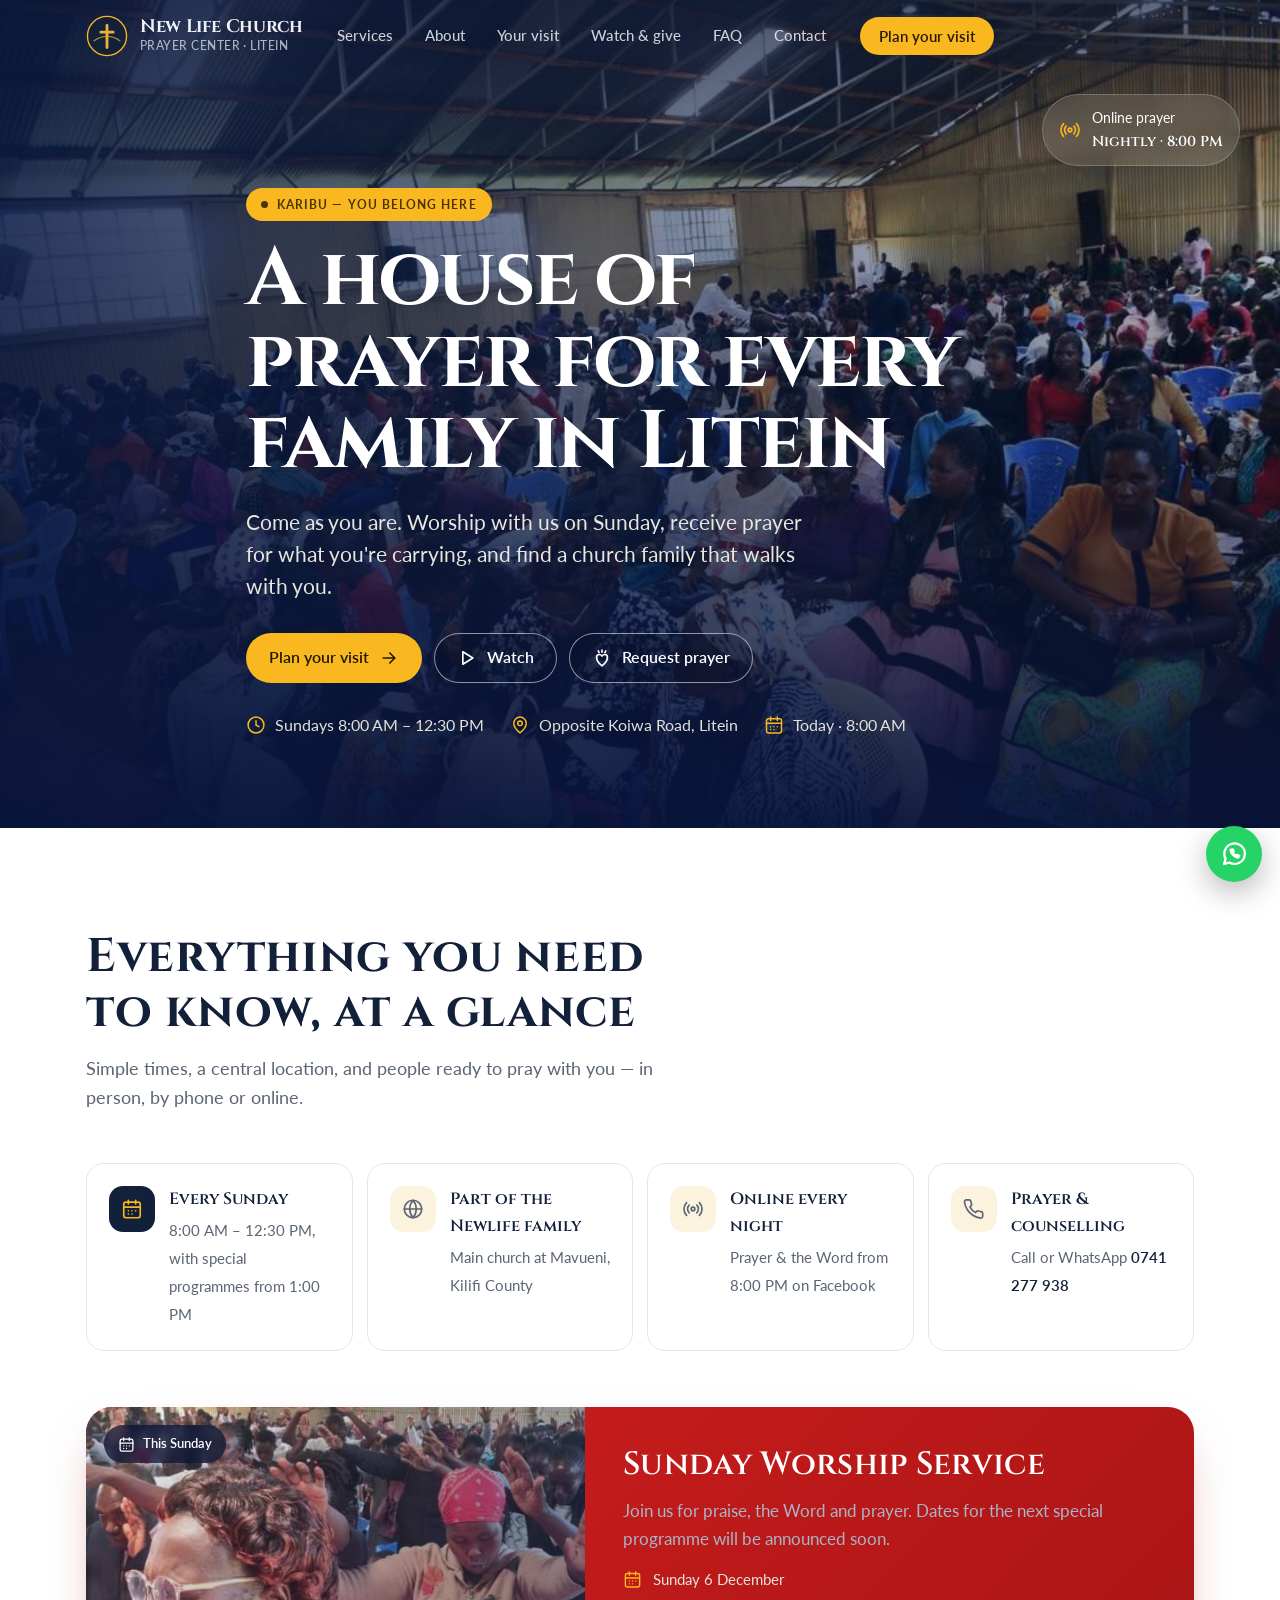
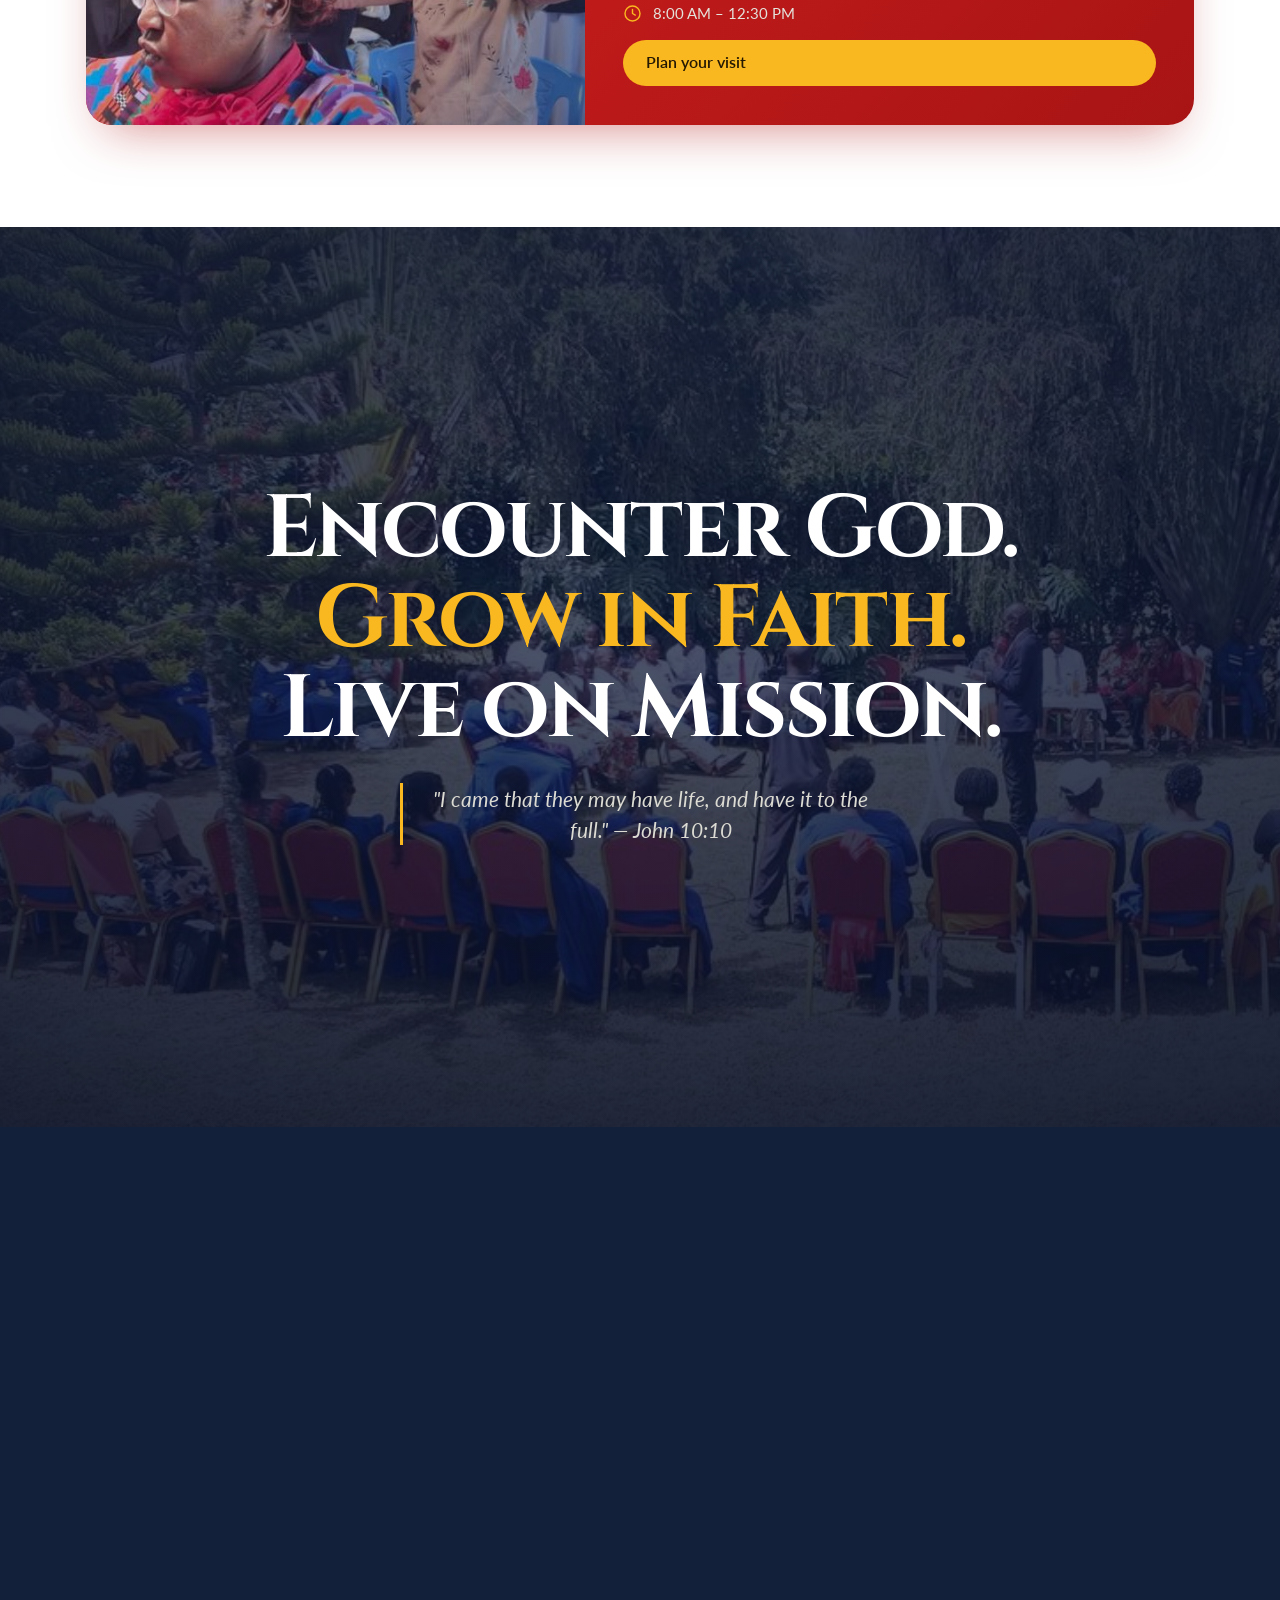
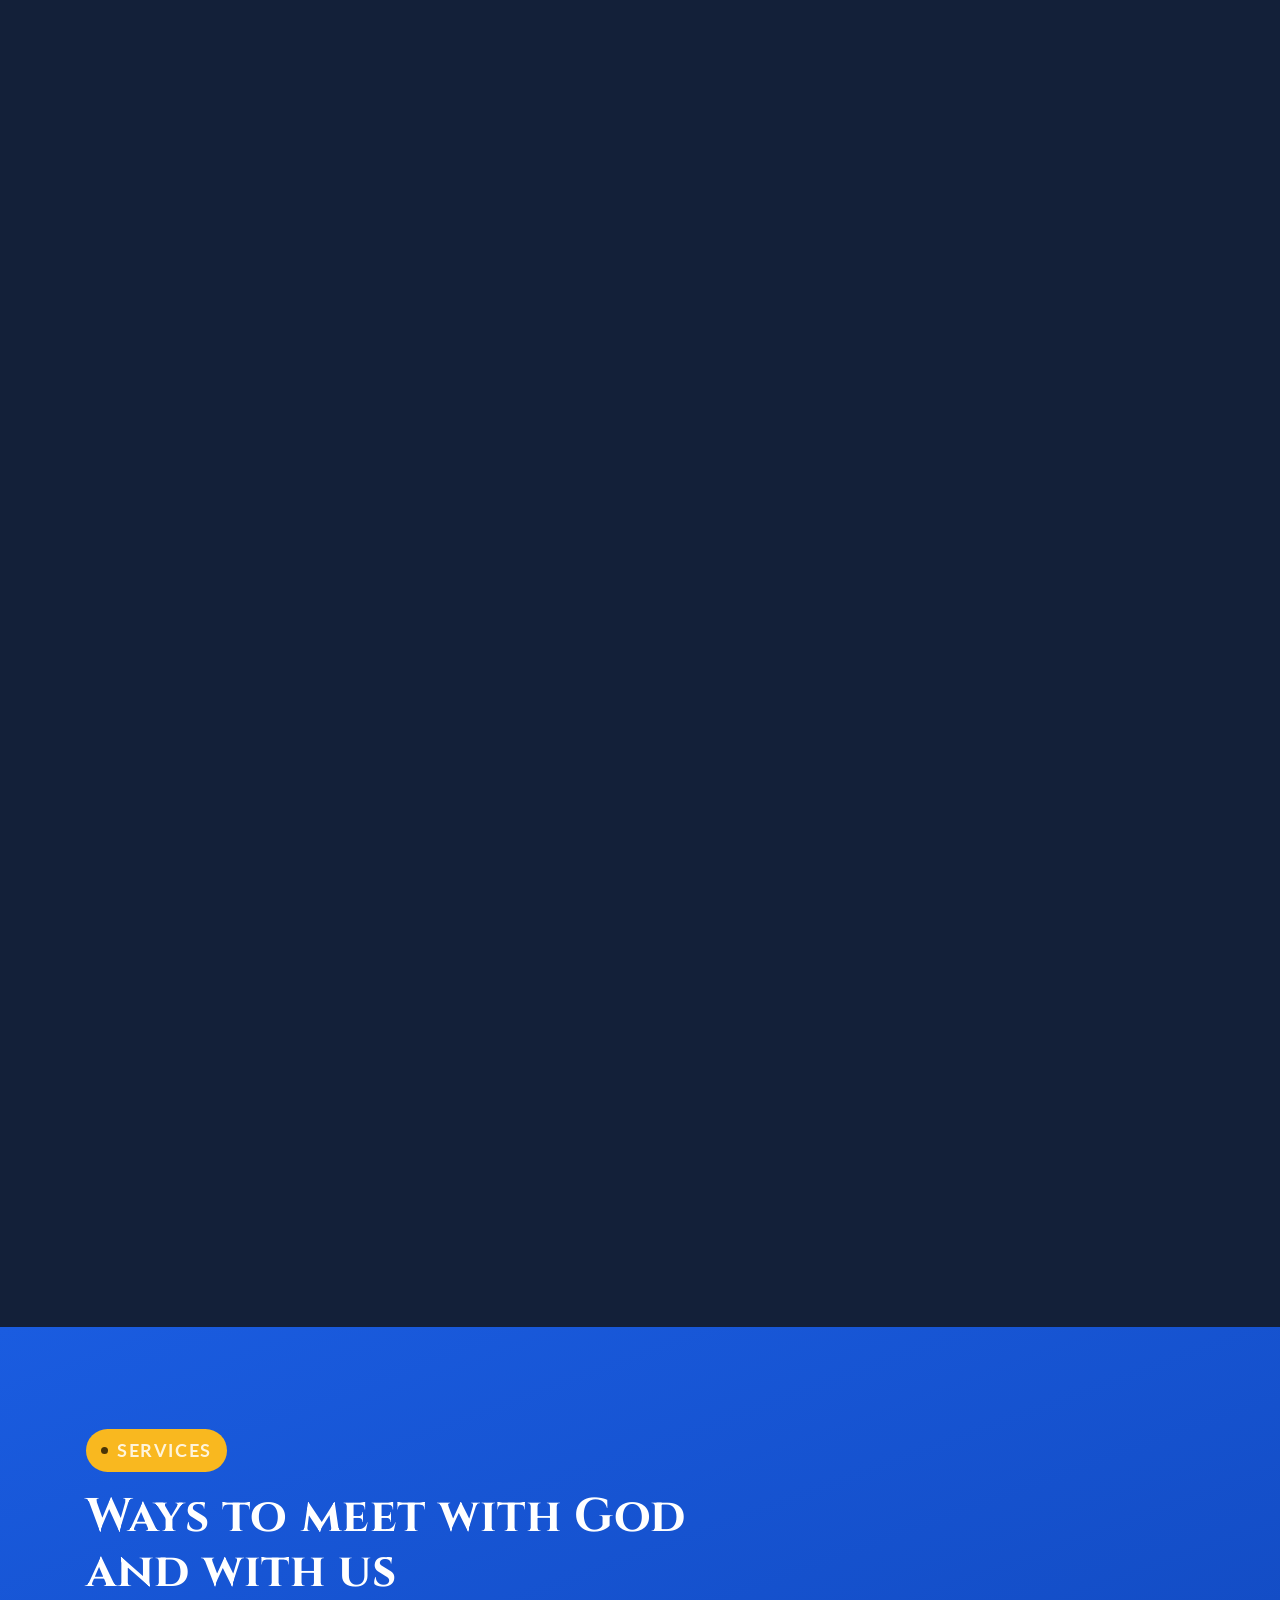
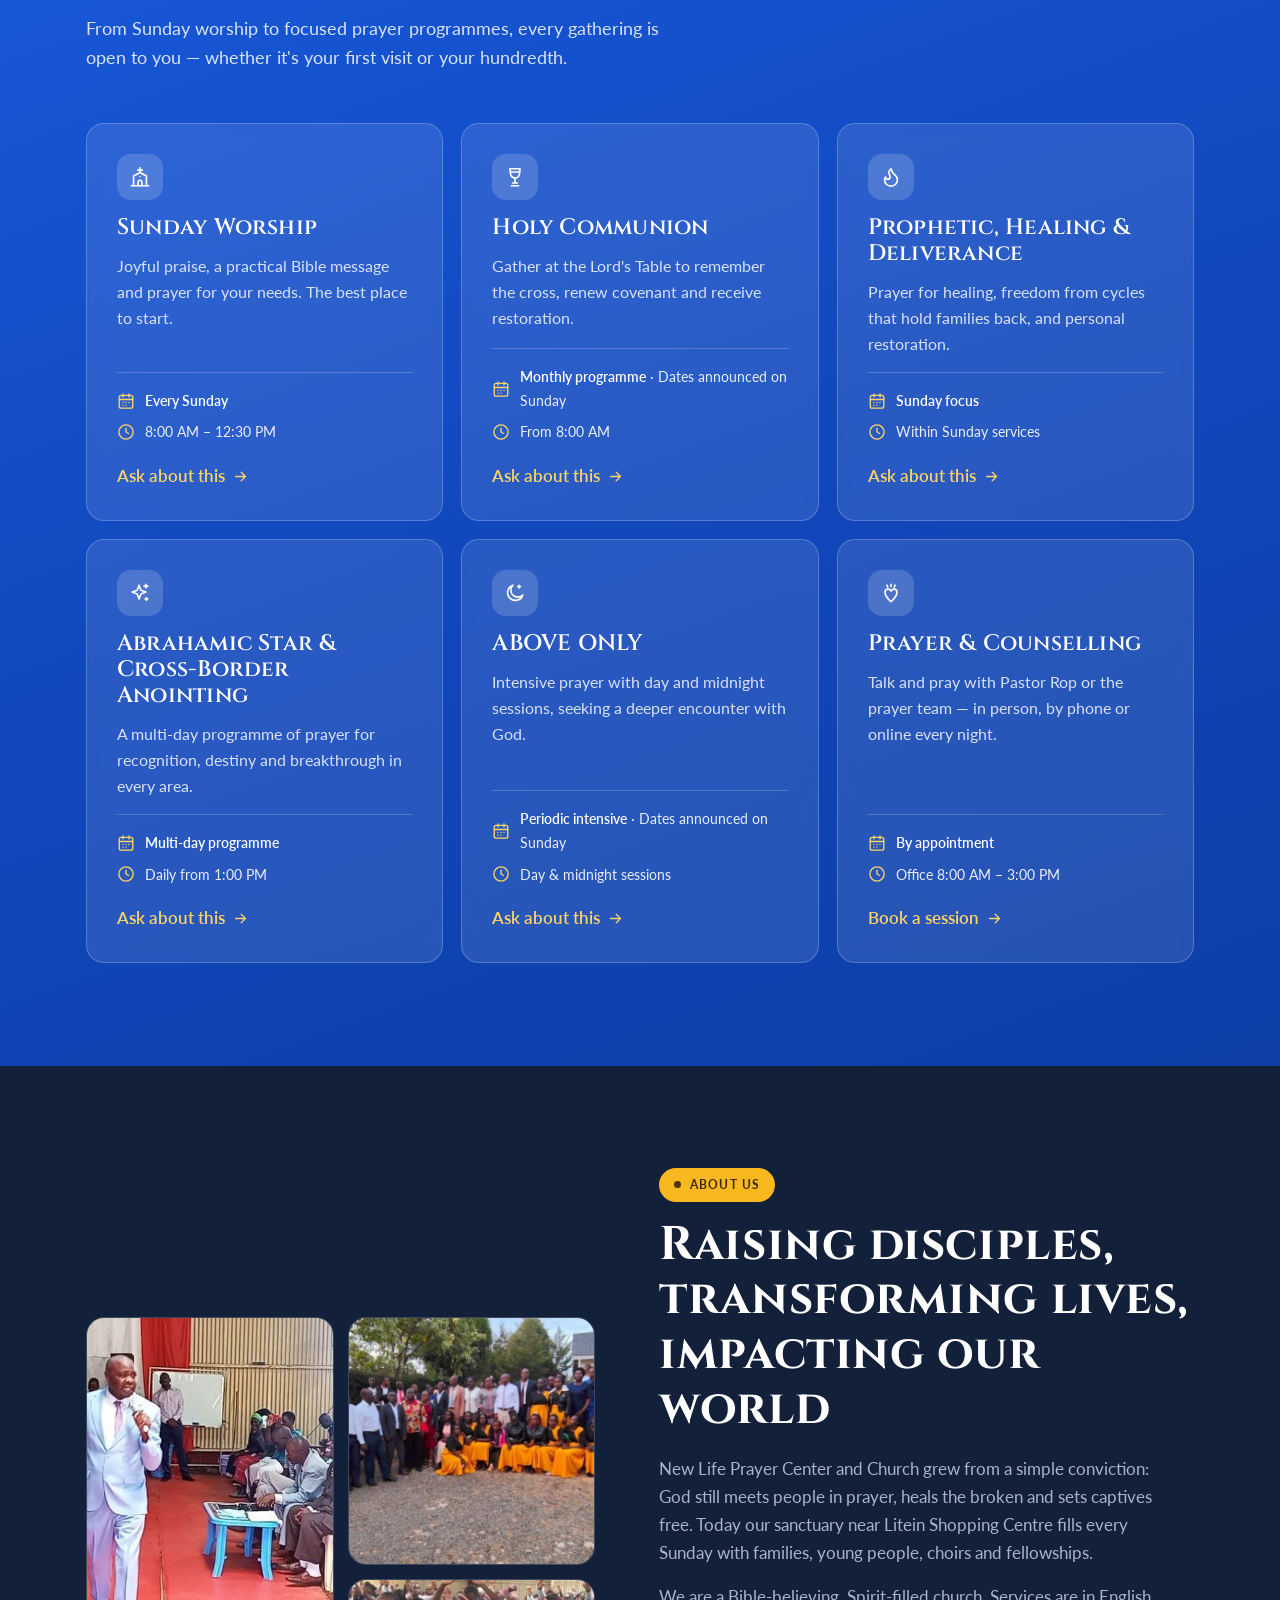
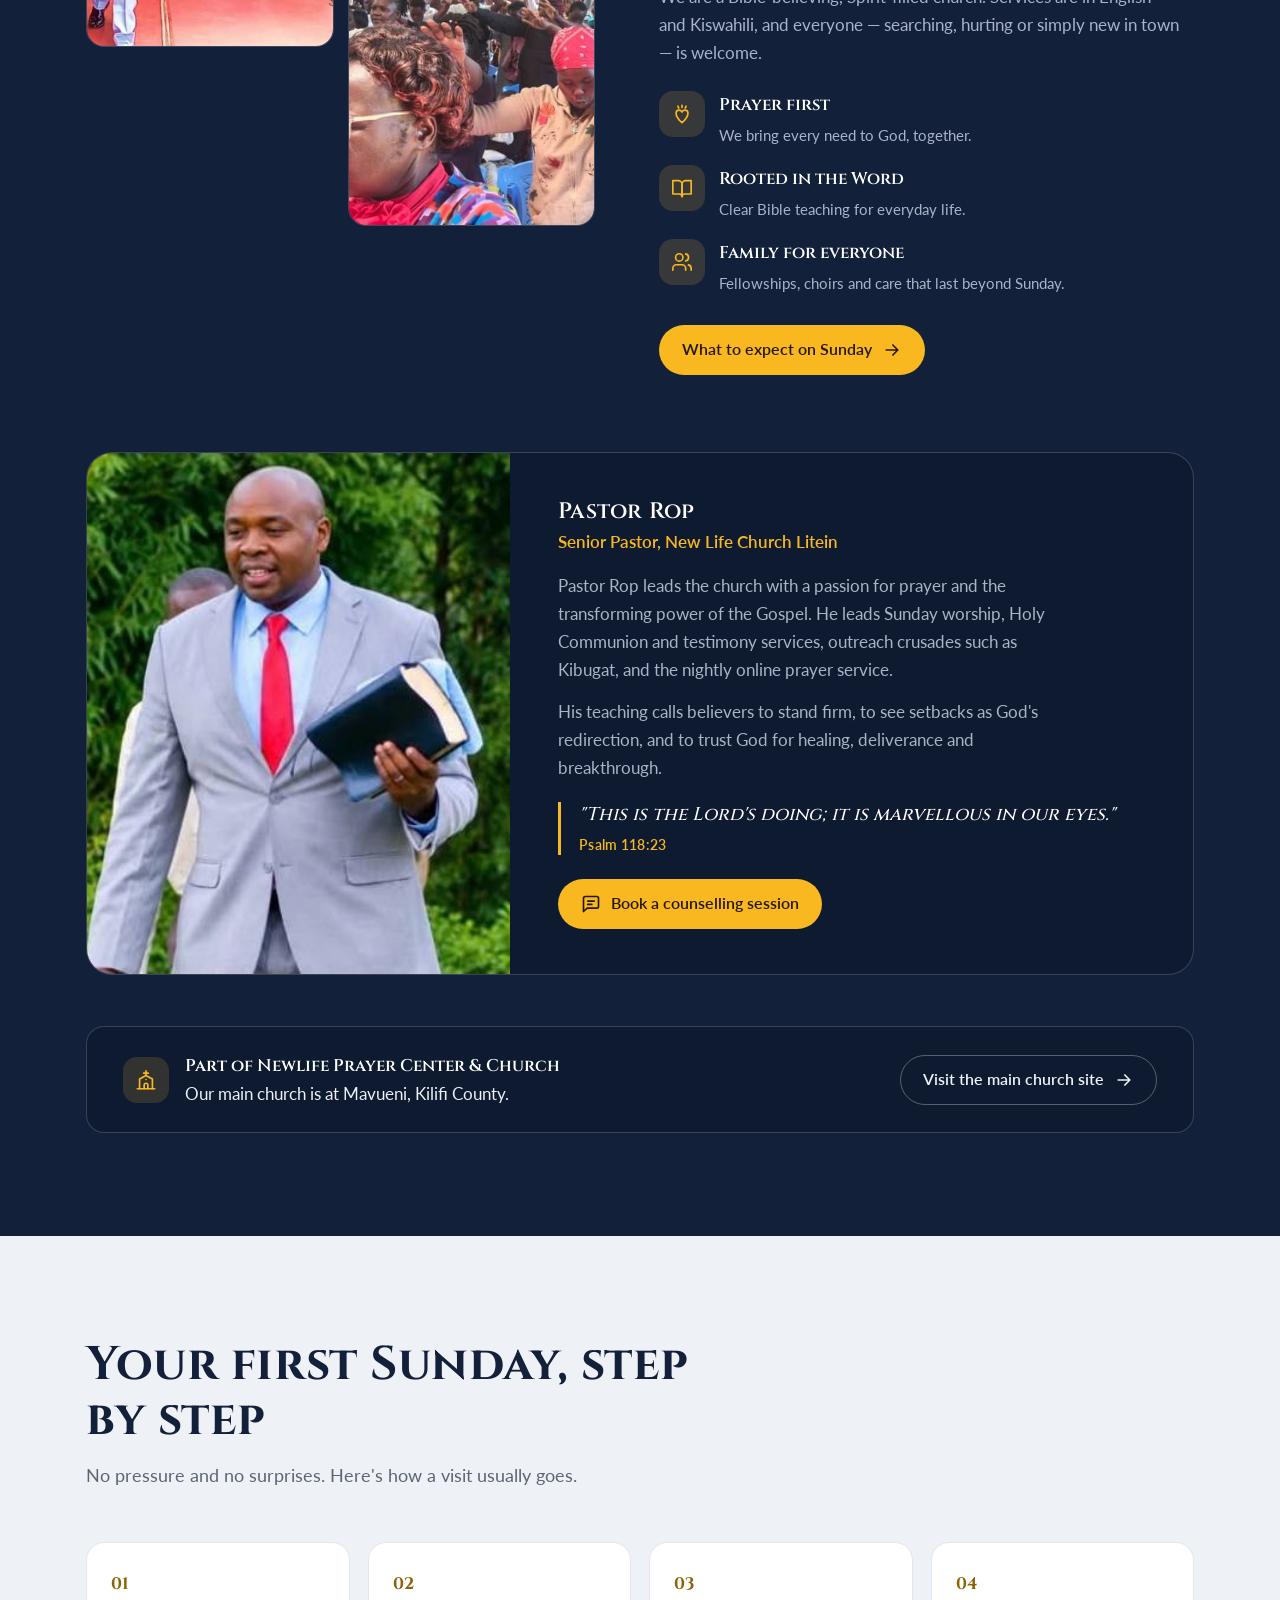
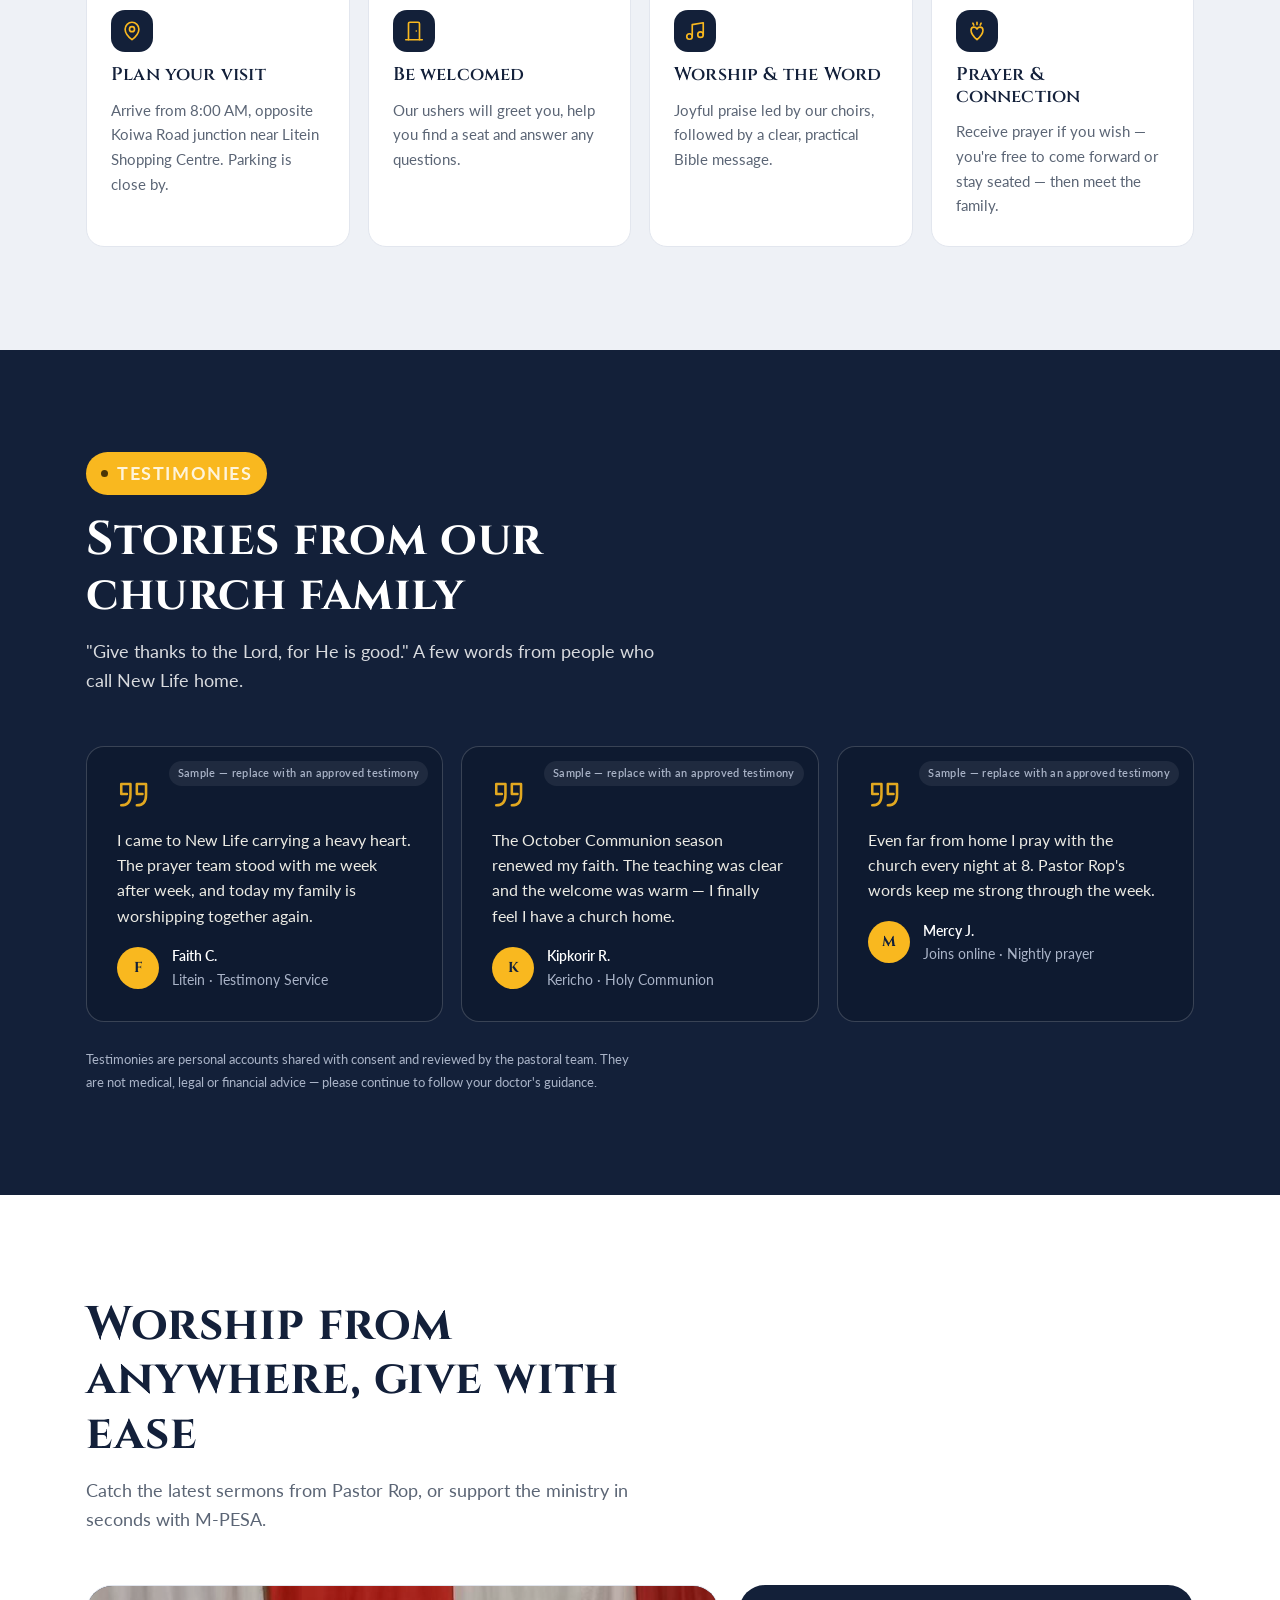
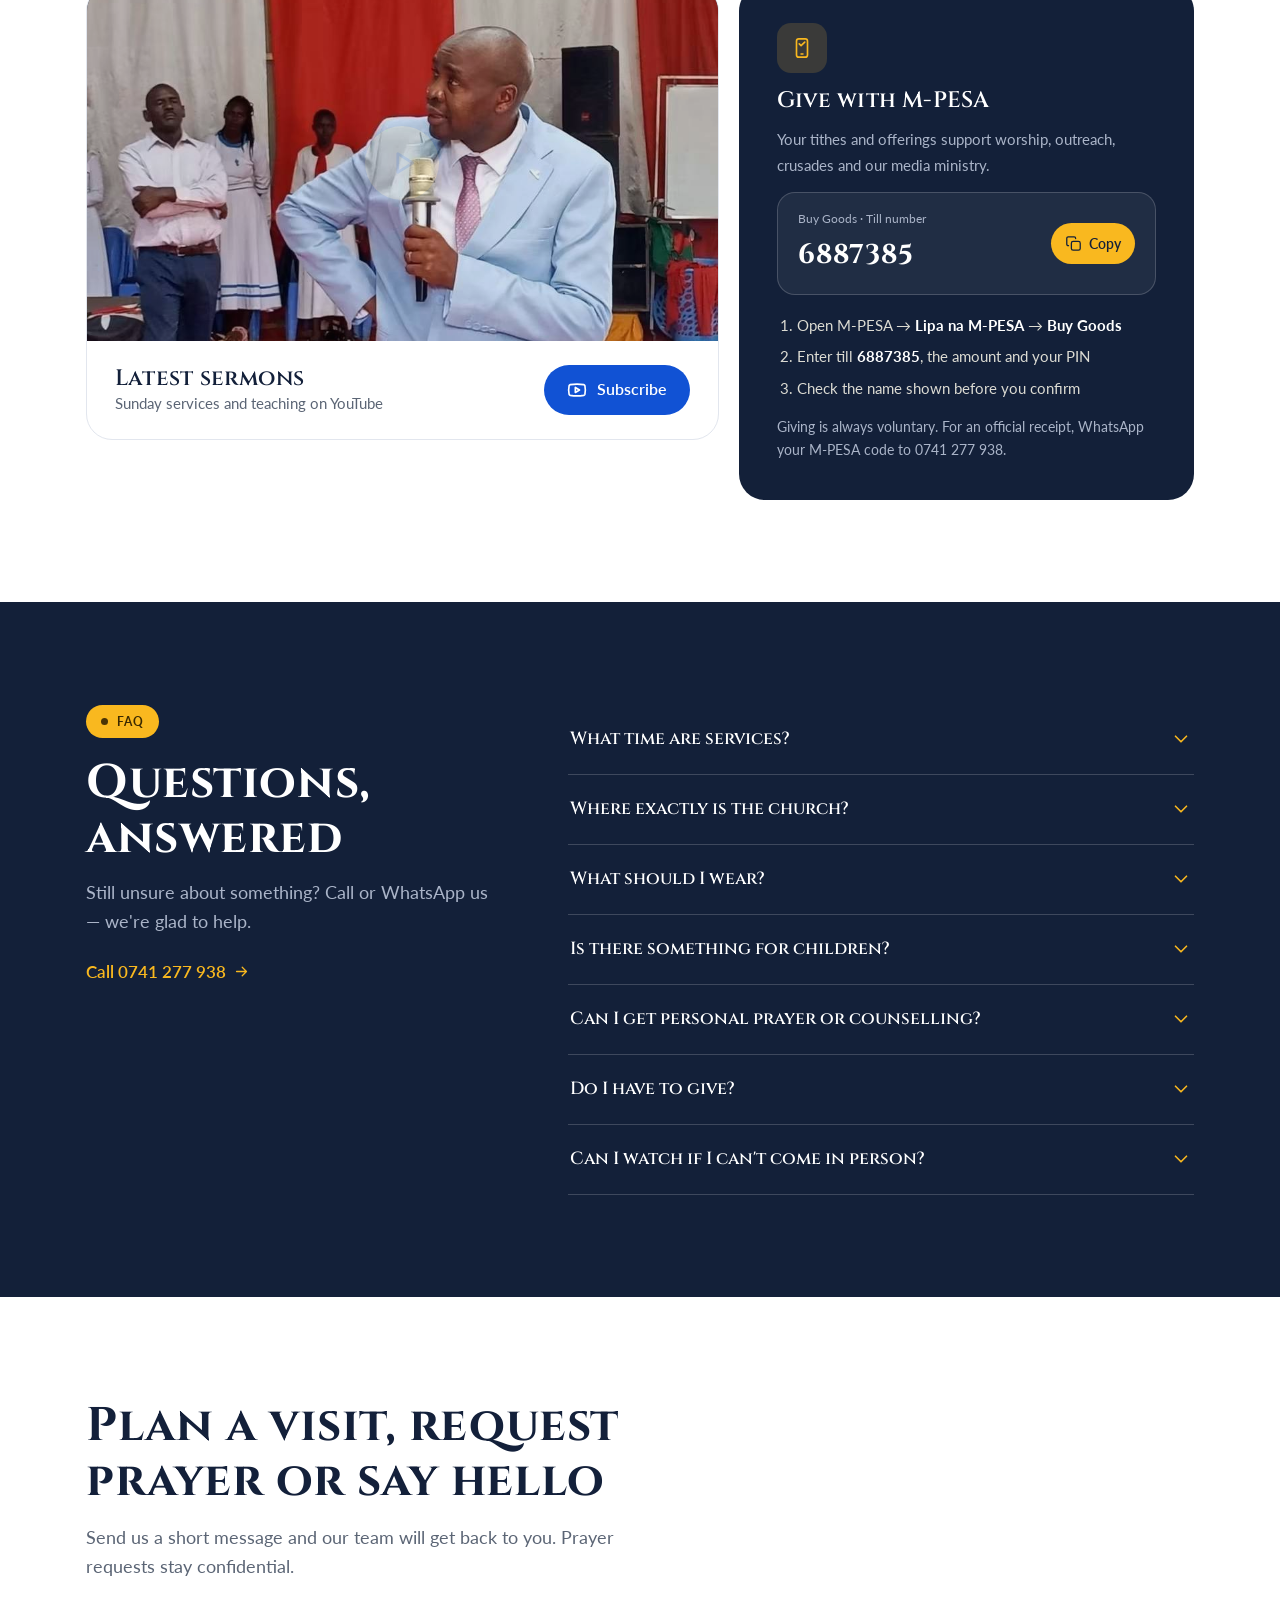
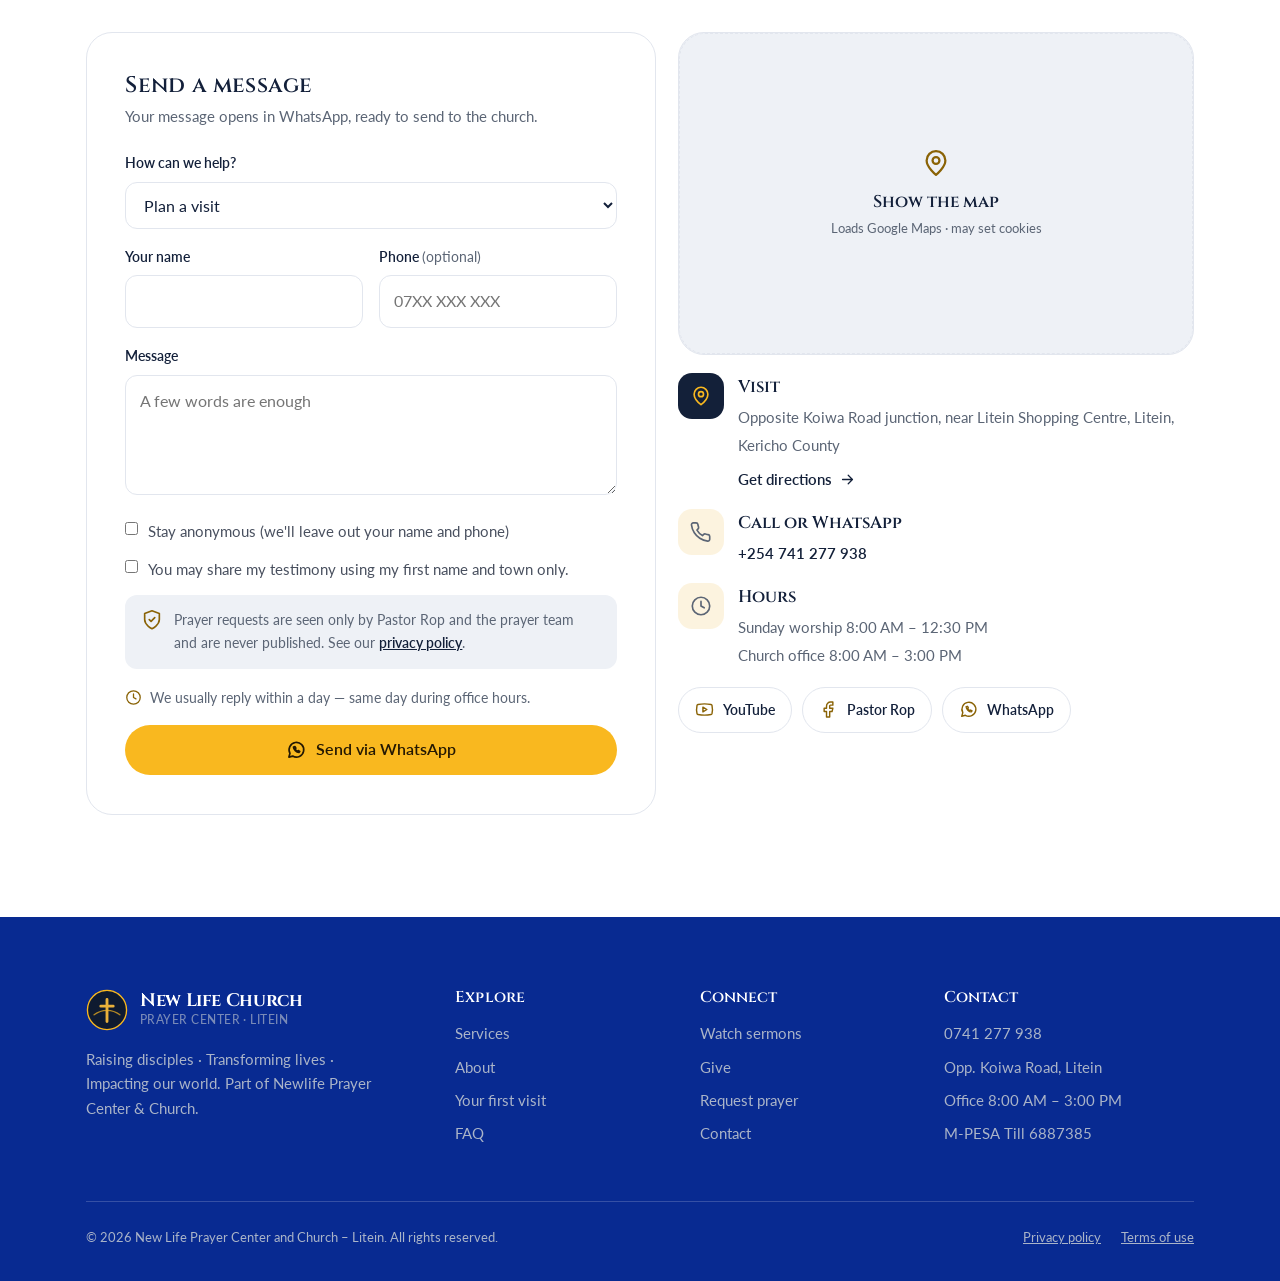
==== commit 56cbab85: "Redesign: align site to Newlife parent brand Rebuild the visual design to match the Newlife Prayer C" ====
--- a/index.html
+++ b/index.html
@@ -5,7 +5,7 @@
 <meta name="viewport" content="width=device-width, initial-scale=1, viewport-fit=cover">
 <title>New Life Church Litein · A house of prayer in Kericho County</title>
 <meta name="description" content="New Life Prayer Center and Church, Litein — part of the Newlife family. Sunday worship 8:00 AM–12:30 PM opposite Koiwa Road junction. Holy Communion, healing and deliverance, anointing services, prayer and counselling with Pastor Rop.">
-<meta name="theme-color" content="#0b1638">
+<meta name="theme-color" content="#132039">
 <link rel="canonical" href="https://newlife-litein.pages.dev/">
 <link rel="icon" href="/favicon.svg" type="image/svg+xml">
 <link rel="icon" href="/favicon.ico" sizes="32x32">
@@ -23,22 +23,22 @@
 </script>
 <link rel="preconnect" href="https://fonts.googleapis.com">
 <link rel="preconnect" href="https://fonts.gstatic.com" crossorigin>
-<link href="https://fonts.googleapis.com/css2?family=Bricolage+Grotesque:opsz,wght@12..96,400;12..96,500;12..96,600;12..96,700;12..96,800&family=Inter:wght@400;500;600;700&display=swap" rel="stylesheet">
+<link href="https://fonts.googleapis.com/css2?family=Cinzel:wght@400;500;600;700;800;900&family=Lato:wght@300;400;700;900&display=swap" rel="stylesheet">
 <style>
 :root{
-  --navy:#0b1638; --navy-2:#13204a; --navy-3:#1c2c5e;
-  --gold:#eab13a; --gold-2:#f5cd6f; --gold-deep:#8c6115;
-  --red:#e0483a;
-  --paper:#f5f1e8; --paper-2:#ebe4d5; --card:#fffdf8;
-  --ink:#15192410; /* unused guard */
-  --head:#141827; --body:#3f4656; --muted:#6c7486;
-  --on-dark:#f2f0ea; --on-dark-mut:#a7adc0;
+  --navy:#132039; --navy-2:#0e1a30; --navy-3:#24355f;
+  --blue:#1152d4; --blue-2:#082a91; --sky:#3db8f5;
+  --gold:#f9b81f; --gold-2:#ffd466; --gold-deep:#8a6306;
+  --red:#cf1717; --red-2:#a01212;
+  --paper:#ffffff; --paper-2:#eef1f6; --card:#ffffff;
+  --head:#13203a; --body:#49505f; --muted:#5b6575;
+  --on-dark:#eef1f7; --on-dark-mut:#aab4c8;
   --white:#fff;
-  --line:#e2dccd; --line-d:rgba(255,255,255,.14);
-  --ff-head:"Bricolage Grotesque","Segoe UI",system-ui,sans-serif;
-  --ff-body:Inter,system-ui,-apple-system,sans-serif;
+  --line:#e2e6ee; --line-d:rgba(255,255,255,.18);
+  --ff-head:"Cinzel",Georgia,"Times New Roman",serif;
+  --ff-body:"Lato",system-ui,-apple-system,"Segoe UI",sans-serif;
   --r-xs:8px; --r-sm:12px; --r:18px; --r-lg:26px; --r-pill:999px;
-  --shadow:0 18px 48px -18px rgba(11,22,56,.42);
+  --shadow:0 18px 48px -18px rgba(8,26,60,.42);
   --ease:cubic-bezier(.2,.7,.2,1);
   --wrap:1180px;
   --nav-h:72px;
@@ -47,9 +47,9 @@
 html{scroll-behavior:smooth}
 @media (prefers-reduced-motion:reduce){html{scroll-behavior:auto}}
 body{font-family:var(--ff-body);font-size:17px;line-height:1.65;color:var(--body);background:var(--paper);-webkit-font-smoothing:antialiased;overflow-x:hidden}
-h1,h2,h3,h4{font-family:var(--ff-head);color:var(--head);line-height:1.08;letter-spacing:-.02em;font-weight:700;font-optical-sizing:auto}
-h2{font-size:clamp(2rem,1.3rem + 2.7vw,3.15rem);font-weight:640;letter-spacing:-.022em}
-h3{font-size:clamp(1.2rem,1rem + .8vw,1.55rem);font-weight:620;letter-spacing:-.015em}
+h1,h2,h3,h4{font-family:var(--ff-head);color:var(--head);line-height:1.16;letter-spacing:.005em;font-weight:700}
+h2{font-size:clamp(1.85rem,1.2rem + 2.5vw,2.95rem);font-weight:700;letter-spacing:.012em}
+h3{font-size:clamp(1.1rem,1rem + .6vw,1.4rem);font-weight:600;letter-spacing:.01em}
 img{display:block;max-width:100%}
 a{color:inherit;text-decoration:none}
 button{font:inherit;cursor:pointer;border:0;background:none;color:inherit}
@@ -61,8 +61,7 @@
 .skip:focus{top:14px}
 .progress{position:fixed;top:0;left:0;height:3px;width:100%;transform:scaleX(0);transform-origin:0 50%;background:linear-gradient(90deg,var(--gold),var(--gold-2));z-index:150}
 :focus-visible{outline:2.5px solid var(--gold);outline-offset:2px;border-radius:3px}
-.on-dark :focus-visible,.hero :focus-visible,.nav:not(.scrolled) :focus-visible{outline-color:var(--gold-2)}
-.hero .kicker{color:var(--gold-2)}
+.on-dark :focus-visible,.hero :focus-visible,.nav:not(.scrolled) :focus-visible,.on-blue :focus-visible,.on-red :focus-visible{outline-color:var(--gold-2)}
 
 /* ---------- Buttons ---------- */
 .btn{--bg:var(--gold);--fg:#1c1402;display:inline-flex;align-items:center;gap:10px;font-family:var(--ff-body);font-weight:600;font-size:.98rem;line-height:1;padding:14px 22px;border-radius:var(--r-pill);background:var(--bg);color:var(--fg);border:1.5px solid transparent;transition:transform .18s var(--ease),background .2s,border-color .2s,color .2s;white-space:nowrap}
@@ -71,10 +70,13 @@
 .btn .i{width:20px;height:20px;stroke-width:2}
 .btn-gold{--bg:var(--gold);--fg:#241803}
 .btn-gold:hover{--bg:var(--gold-2)}
+.btn-blue{--bg:var(--blue);--fg:#fff}
+.btn-blue:hover{--bg:#0f46b4}
+.btn-gold:hover{--bg:var(--gold-2)}
 .btn-outline{--bg:transparent;--fg:var(--head);border-color:var(--line)}
 .btn-outline:hover{border-color:var(--head)}
-.btn-light{--bg:var(--navy);--fg:#fff}
-.btn-light:hover{--bg:var(--navy-3)}
+.btn-light{--bg:var(--blue);--fg:#fff}
+.btn-light:hover{--bg:#0f46b4}
 .btn-navy{--bg:var(--navy);--fg:#fff}
 .on-dark .btn-outline{--fg:var(--on-dark);border-color:rgba(255,255,255,.3)}
 .on-dark .btn-outline:hover{border-color:#fff;background:rgba(255,255,255,.06)}
@@ -94,20 +96,36 @@
 .on-paper{background:var(--paper);color:var(--body)}
 .on-paper-2{background:var(--paper-2);color:var(--body)}
 .on-dark{background:var(--navy);color:var(--on-dark)}
-.on-dark h1,.on-dark h2,.on-dark h3,.on-dark h4{color:#fff}
-.on-dark .muted,.on-dark p{color:var(--on-dark-mut)}
+.on-blue{background:linear-gradient(160deg,#1a5ce0,#1148bd 55%,#0e3ea6);color:var(--on-dark)}
+.on-red{background:linear-gradient(160deg,#d42020,#b31616 60%,#8f1111);color:var(--on-dark)}
+.on-dark h1,.on-dark h2,.on-dark h3,.on-dark h4,.on-blue h1,.on-blue h2,.on-blue h3,.on-blue h4,.on-red h1,.on-red h2,.on-red h3,.on-red h4{color:#fff}
+.on-dark .muted,.on-dark p,.on-blue p,.on-red p{color:var(--on-dark-mut)}
+.on-blue p,.on-red p{color:rgba(255,255,255,.86)}
 section[id]{scroll-margin-top:calc(var(--nav-h) + 8px)}
-.head{max-width:60ch;margin-bottom:clamp(30px,4vw,52px)}
+.head{max-width:62ch;margin-bottom:clamp(30px,4vw,52px)}
 .head h2{margin-bottom:14px}
-.head p{font-size:1.1rem;color:var(--muted);max-width:56ch}
-.on-dark .head p{color:var(--on-dark-mut)}
-.kicker{display:inline-flex;align-items:center;gap:9px;font-weight:600;font-size:.92rem;color:var(--gold-deep);margin-bottom:16px}
-.on-dark .kicker{color:var(--gold)}
-.kicker::before{content:"";width:22px;height:2px;border-radius:2px;background:var(--gold)}
+.head p{font-size:1.1rem;color:var(--muted);max-width:58ch}
+.on-dark .head p,.on-blue .head p,.on-red .head p{color:rgba(255,255,255,.84)}
+/* glass cards on vibrant bands */
+.on-blue .card,.on-red .card{background:rgba(255,255,255,.1);border-color:rgba(255,255,255,.22);backdrop-filter:blur(6px);-webkit-backdrop-filter:blur(6px)}
+.on-blue .card h3,.on-red .card h3{color:#fff}
+.on-blue .card p,.on-red .card p{color:rgba(255,255,255,.82)}
+.on-blue .card .when,.on-red .card .when{border-top-color:rgba(255,255,255,.2)}
+.on-blue .card .when>div,.on-red .card .when>div{color:rgba(255,255,255,.9)}
+.on-blue .card .when strong,.on-red .card .when strong{color:#fff}
+.on-blue .card .when .i,.on-red .card .when .i{color:var(--gold-2)}
+.on-blue .card:hover,.on-red .card:hover{border-color:rgba(255,255,255,.5)}
+.on-blue .ic-box,.on-red .ic-box{background:rgba(255,255,255,.16);color:#fff}
+.on-blue .link,.on-red .link{color:var(--gold-2)}
+.on-blue .link:hover,.on-red .link:hover{color:#fff}
+/* kicker = gold pill badge */
+.kicker{display:inline-flex;align-items:center;gap:9px;font-family:var(--ff-body);font-weight:700;font-size:.74rem;letter-spacing:.09em;text-transform:uppercase;color:#4a3406;background:var(--gold);padding:7px 15px;border-radius:var(--r-pill);margin-bottom:18px}
+.on-dark .kicker,.on-blue .kicker,.on-red .kicker{color:#3a2900;background:var(--gold)}
+.kicker::before{content:"";width:7px;height:7px;border-radius:50%;background:#4a3406}
 
 /* ---------- Nav ---------- */
 .nav{position:fixed;inset:0 0 auto 0;z-index:100;height:var(--nav-h);display:flex;align-items:center;color:var(--on-dark);transition:background .35s,box-shadow .35s,color .35s}
-.nav.scrolled{background:rgba(245,241,232,.92);backdrop-filter:saturate(1.4) blur(12px);-webkit-backdrop-filter:saturate(1.4) blur(12px);color:var(--head);box-shadow:0 1px 0 var(--line),0 10px 30px -18px rgba(11,22,56,.3)}
+.nav.scrolled{background:rgba(255,255,255,.94);backdrop-filter:saturate(1.4) blur(12px);-webkit-backdrop-filter:saturate(1.4) blur(12px);color:var(--head);box-shadow:0 1px 0 var(--line),0 10px 30px -18px rgba(8,26,60,.32)}
 .nav-in{display:flex;align-items:center;gap:20px;width:100%}
 .brand{display:flex;align-items:center;gap:12px;color:inherit}
 .brand svg{width:42px;height:42px;flex:none}
@@ -135,8 +153,8 @@
 .hero-bg{position:absolute;inset:0;z-index:-2;overflow:hidden;background:var(--navy)}
 .hero-bg img{width:100%;height:100%;object-fit:cover;object-position:center 30%}
 .hero-scrim{position:absolute;inset:0;z-index:-1;background:
-   linear-gradient(180deg,rgba(7,13,35,.55) 0%,rgba(7,13,35,.12) 26%,rgba(7,13,35,.55) 68%,rgba(7,13,35,.94) 100%),
-   linear-gradient(90deg,rgba(7,13,35,.82) 0%,rgba(7,13,35,.35) 55%,rgba(7,13,35,.1) 100%)}
+   linear-gradient(180deg,rgba(10,22,52,.58) 0%,rgba(10,22,52,.14) 26%,rgba(9,20,50,.5) 64%,rgba(8,20,58,.95) 100%),
+   linear-gradient(95deg,rgba(8,26,72,.86) 0%,rgba(10,30,80,.4) 55%,rgba(10,30,80,.08) 100%)}
 .hero-in{padding-block:clamp(40px,7vw,92px);max-width:860px}
 .hero h1{color:#fff;font-weight:680;font-size:clamp(2.6rem,1.5rem + 4.9vw,5.1rem);line-height:1.0;letter-spacing:-.03em;max-width:17ch;text-wrap:balance}
 .hero .lead{margin-top:22px;font-size:clamp(1.08rem,1rem + .5vw,1.3rem);color:#e7e6df;max-width:48ch;line-height:1.55}
@@ -158,7 +176,7 @@
 .fact a{color:var(--navy);font-weight:600}
 
 /* ---------- Upcoming event (dynamic, navy on paper) ---------- */
-.upcoming{display:grid;grid-template-columns:minmax(0,.9fr) minmax(0,1.1fr);background:var(--navy);color:var(--on-dark);border-radius:var(--r-lg);overflow:hidden;box-shadow:var(--shadow)}
+.upcoming{display:grid;grid-template-columns:minmax(0,.9fr) minmax(0,1.1fr);background:linear-gradient(135deg,#d42020,#a81414);color:var(--on-dark);border-radius:var(--r-lg);overflow:hidden;box-shadow:0 22px 50px -20px rgba(176,22,22,.5)}
 .upcoming .art{position:relative;min-height:260px}
 .upcoming .art img{position:absolute;inset:0;width:100%;height:100%;object-fit:cover}
 .upcoming .art::after{content:"";position:absolute;inset:0;background:linear-gradient(120deg,transparent,rgba(11,22,56,.55))}
@@ -327,7 +345,7 @@
 .soc .i{color:var(--gold-deep);width:19px;height:19px}
 
 /* ---------- Footer ---------- */
-.foot{background:#070d23;color:var(--on-dark-mut);padding-block:clamp(48px,6vw,72px) 32px}
+.foot{background:var(--blue-2);color:var(--on-dark-mut);padding-block:clamp(48px,6vw,72px) 32px}
 .foot-grid{display:grid;grid-template-columns:1.6fr 1fr 1fr 1.2fr;gap:36px}
 .foot .brand b{color:#fff}
 .foot .brand small{color:var(--on-dark-mut)}
@@ -487,7 +505,7 @@
 <header class="nav" id="nav">
   <div class="wrap nav-in">
     <a class="brand" href="#top" aria-label="New Life Church Litein — home">
-      <svg viewBox="0 0 44 44" aria-hidden="true"><circle cx="22" cy="22" r="20.5" fill="#0b1638" stroke="#eab13a" stroke-width="1.4"/><path d="M8.5 27c4-3 9-4.6 13.5-4.6s9.5 1.6 13.5 4.6" fill="none" stroke="#eab13a" stroke-width="1.5" stroke-linecap="round" opacity=".7"/><path d="M22 11v23M15.5 18h13" stroke="#eab13a" stroke-width="3" stroke-linecap="round"/></svg>
+      <svg viewBox="0 0 44 44" aria-hidden="true"><circle cx="22" cy="22" r="20.5" fill="#132039" stroke="#f9b81f" stroke-width="1.4"/><path d="M8.5 27c4-3 9-4.6 13.5-4.6s9.5 1.6 13.5 4.6" fill="none" stroke="#eab13a" stroke-width="1.5" stroke-linecap="round" opacity=".7"/><path d="M22 11v23M15.5 18h13" stroke="#eab13a" stroke-width="3" stroke-linecap="round"/></svg>
       <span><b>New Life Church</b><small>Prayer Center · Litein</small></span>
     </a>
     <nav aria-label="Main">
@@ -570,7 +588,7 @@
 </section>
 
 <!-- SERVICES -->
-<section class="band on-paper" id="services" aria-labelledby="services-title">
+<section class="band on-blue" id="services" aria-labelledby="services-title">
   <div class="wrap">
     <div class="head" data-reveal>
       <p class="kicker">Services</p>
@@ -775,7 +793,7 @@
   <div class="wrap">
     <div class="foot-grid">
       <div>
-        <a class="brand" href="#top"><svg viewBox="0 0 44 44" aria-hidden="true"><circle cx="22" cy="22" r="20.5" fill="#13204a" stroke="#eab13a" stroke-width="1.4"/><path d="M8.5 27c4-3 9-4.6 13.5-4.6s9.5 1.6 13.5 4.6" fill="none" stroke="#eab13a" stroke-width="1.5" stroke-linecap="round" opacity=".7"/><path d="M22 11v23M15.5 18h13" stroke="#eab13a" stroke-width="3" stroke-linecap="round"/></svg><span><b>New Life Church</b><small>Prayer Center · Litein</small></span></a>
+        <a class="brand" href="#top"><svg viewBox="0 0 44 44" aria-hidden="true"><circle cx="22" cy="22" r="20.5" fill="#0e1a30" stroke="#f9b81f" stroke-width="1.4"/><path d="M8.5 27c4-3 9-4.6 13.5-4.6s9.5 1.6 13.5 4.6" fill="none" stroke="#f9b81f" stroke-width="1.5" stroke-linecap="round" opacity=".7"/><path d="M22 11v23M15.5 18h13" stroke="#eab13a" stroke-width="3" stroke-linecap="round"/></svg><span><b>New Life Church</b><small>Prayer Center · Litein</small></span></a>
         <p style="margin-top:16px;max-width:34ch">Raising disciples · Transforming lives · Impacting our world. Part of Newlife Prayer Center &amp; Church.</p>
       </div>
       <div><h4>Explore</h4><ul><li><a href="#services">Services</a></li><li><a href="#about">About</a></li><li><a href="#visit">Your first visit</a></li><li><a href="#faq">FAQ</a></li></ul></div>
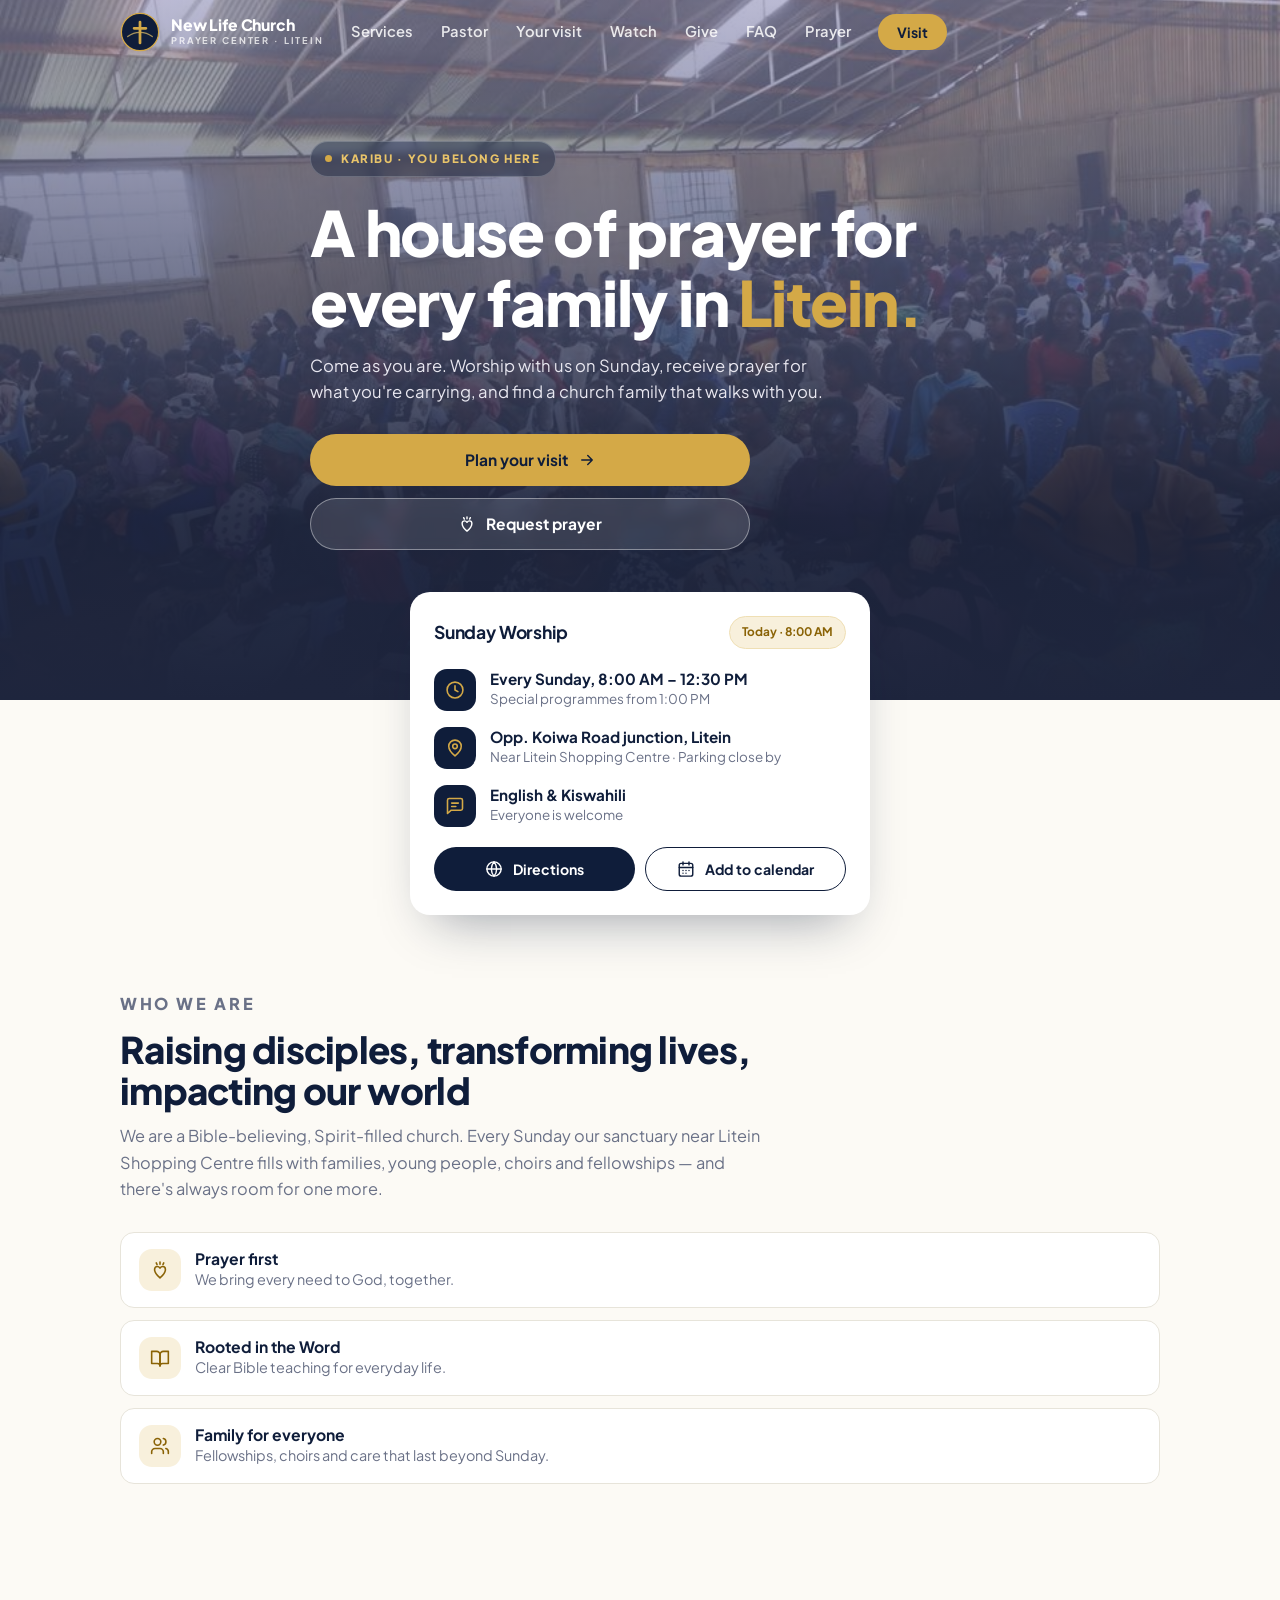
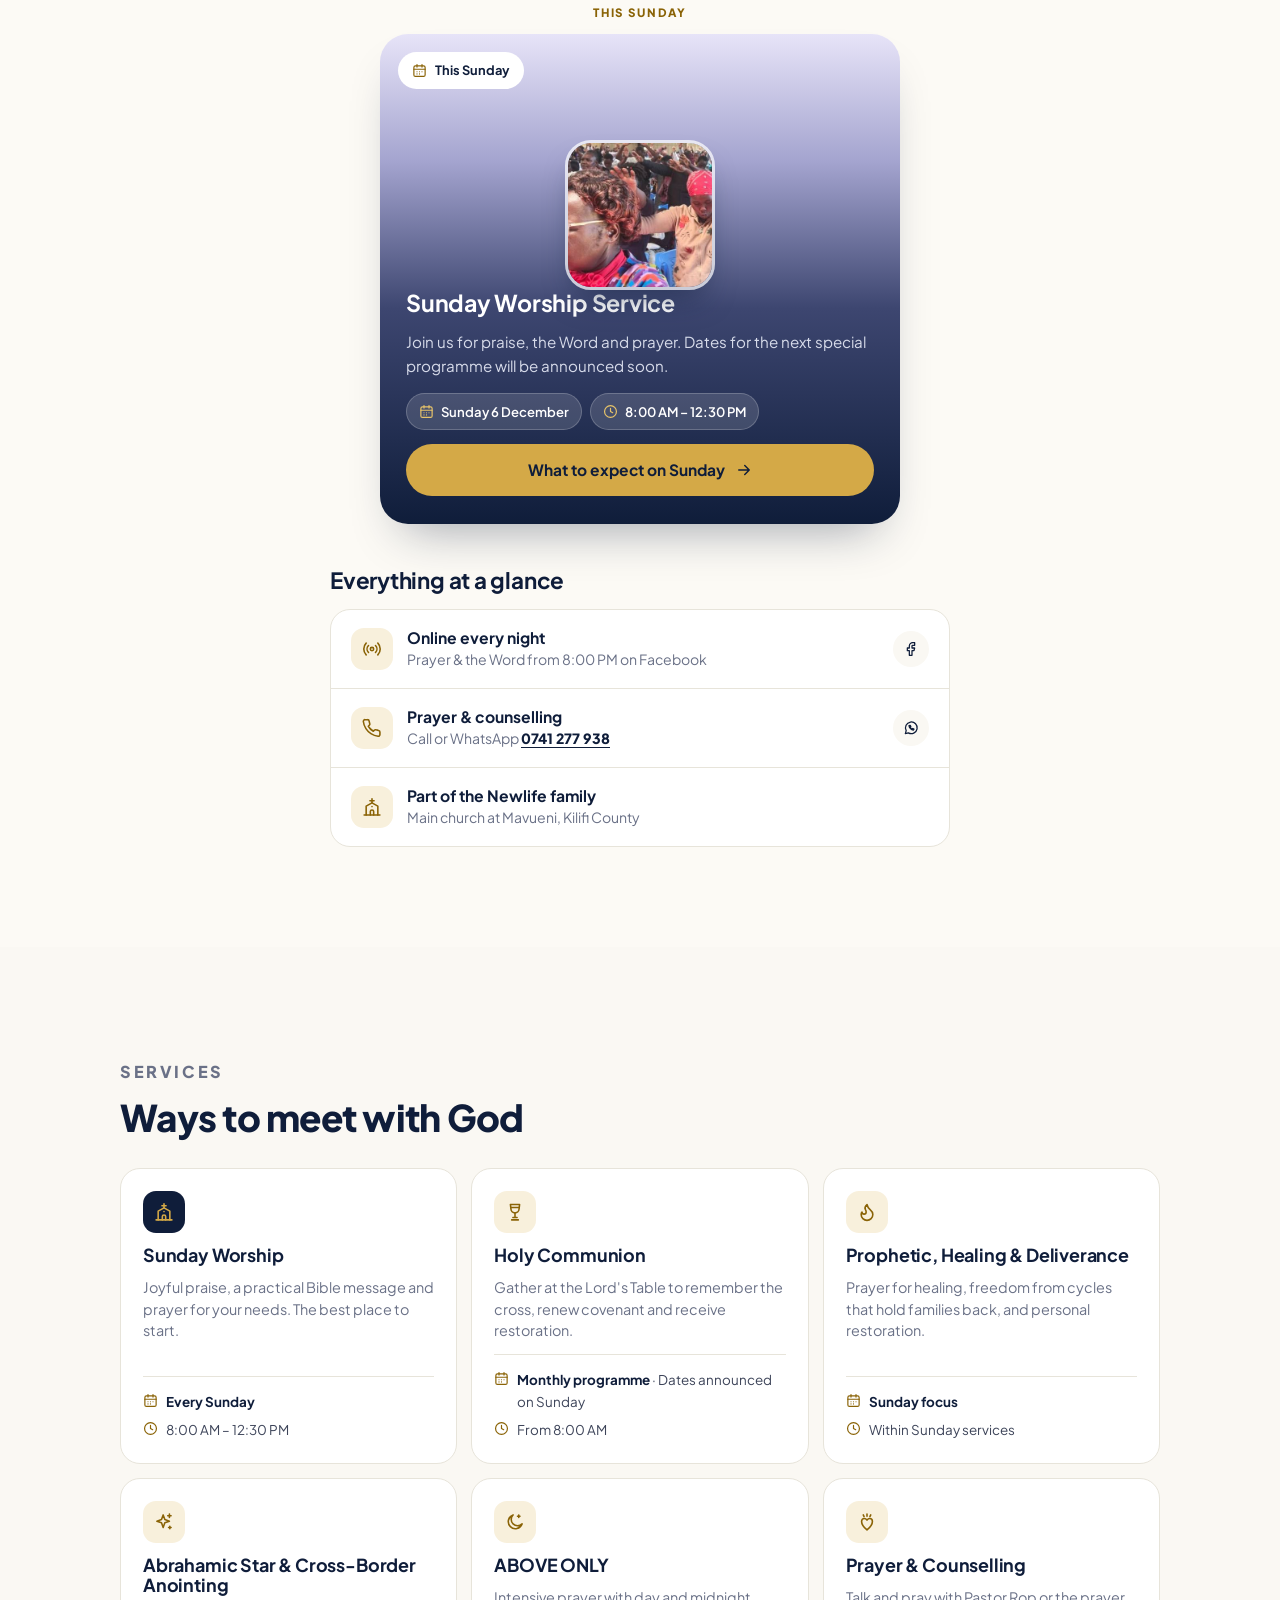
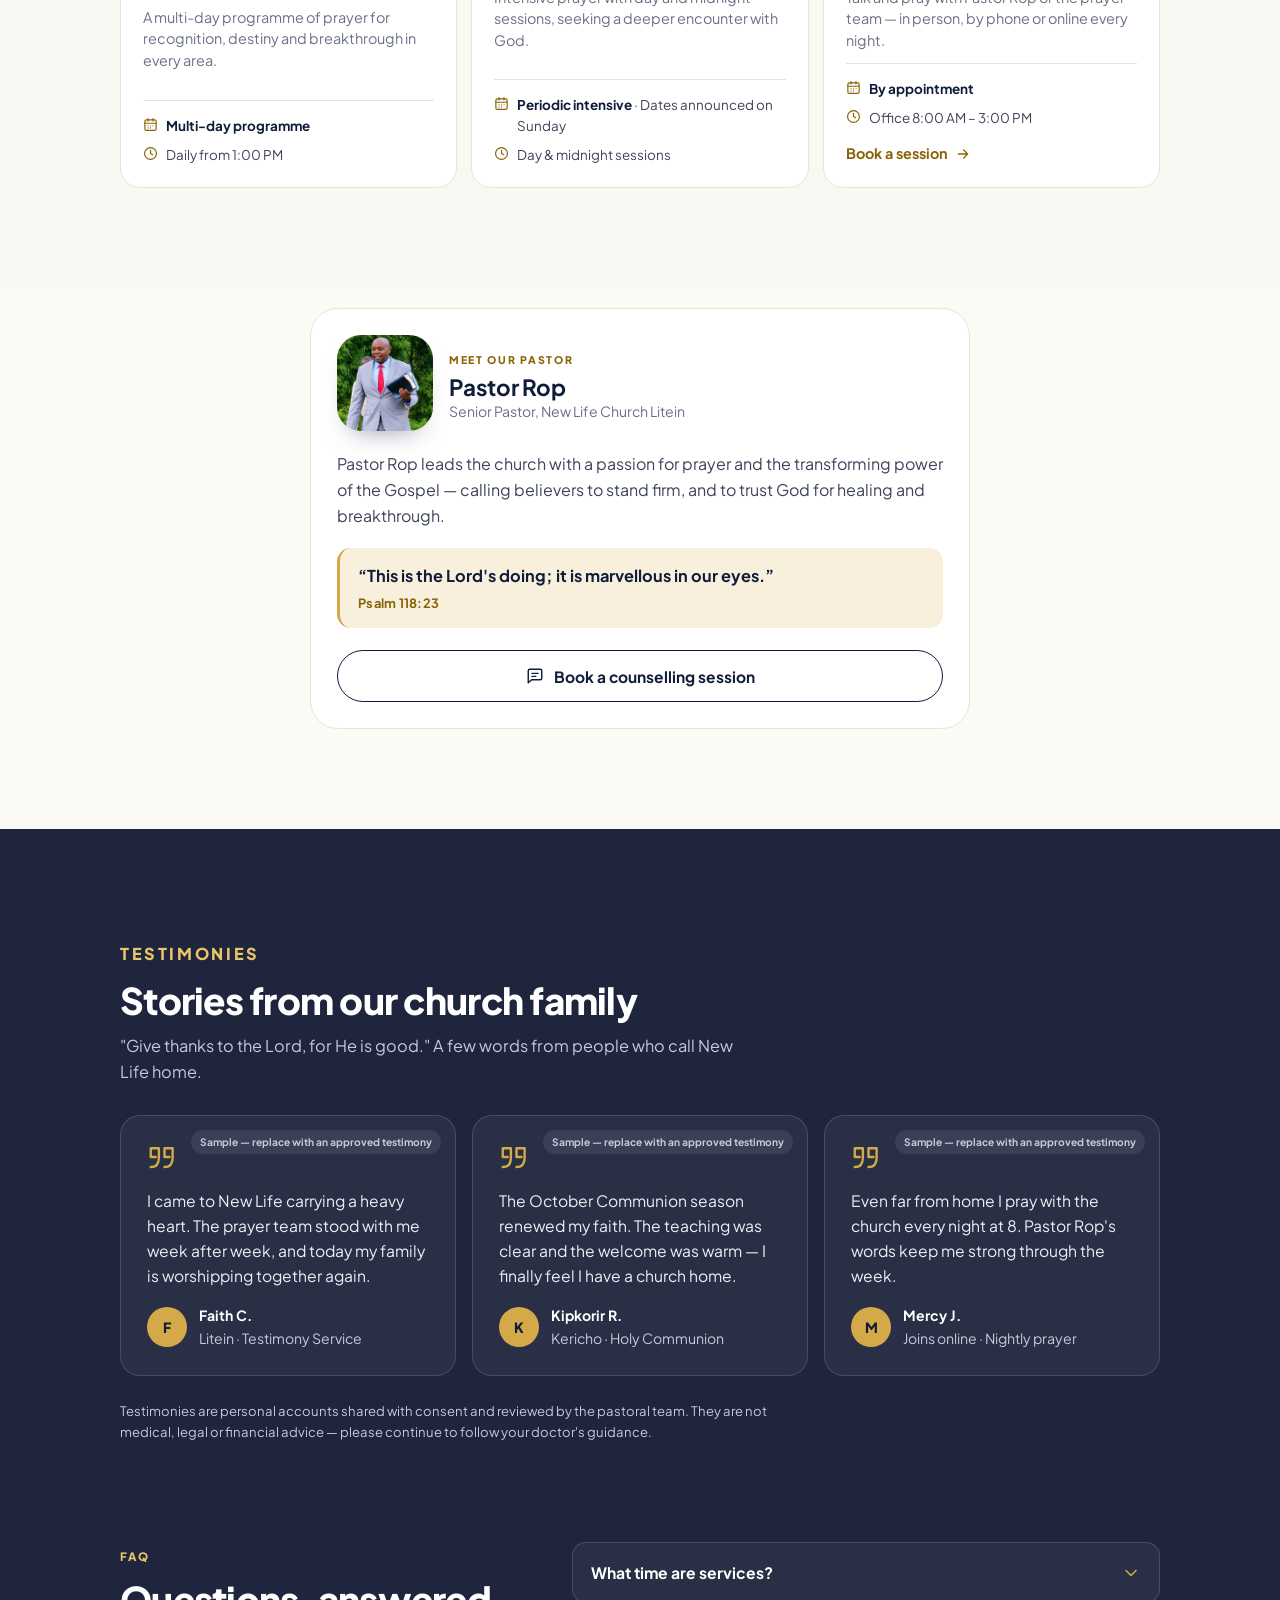
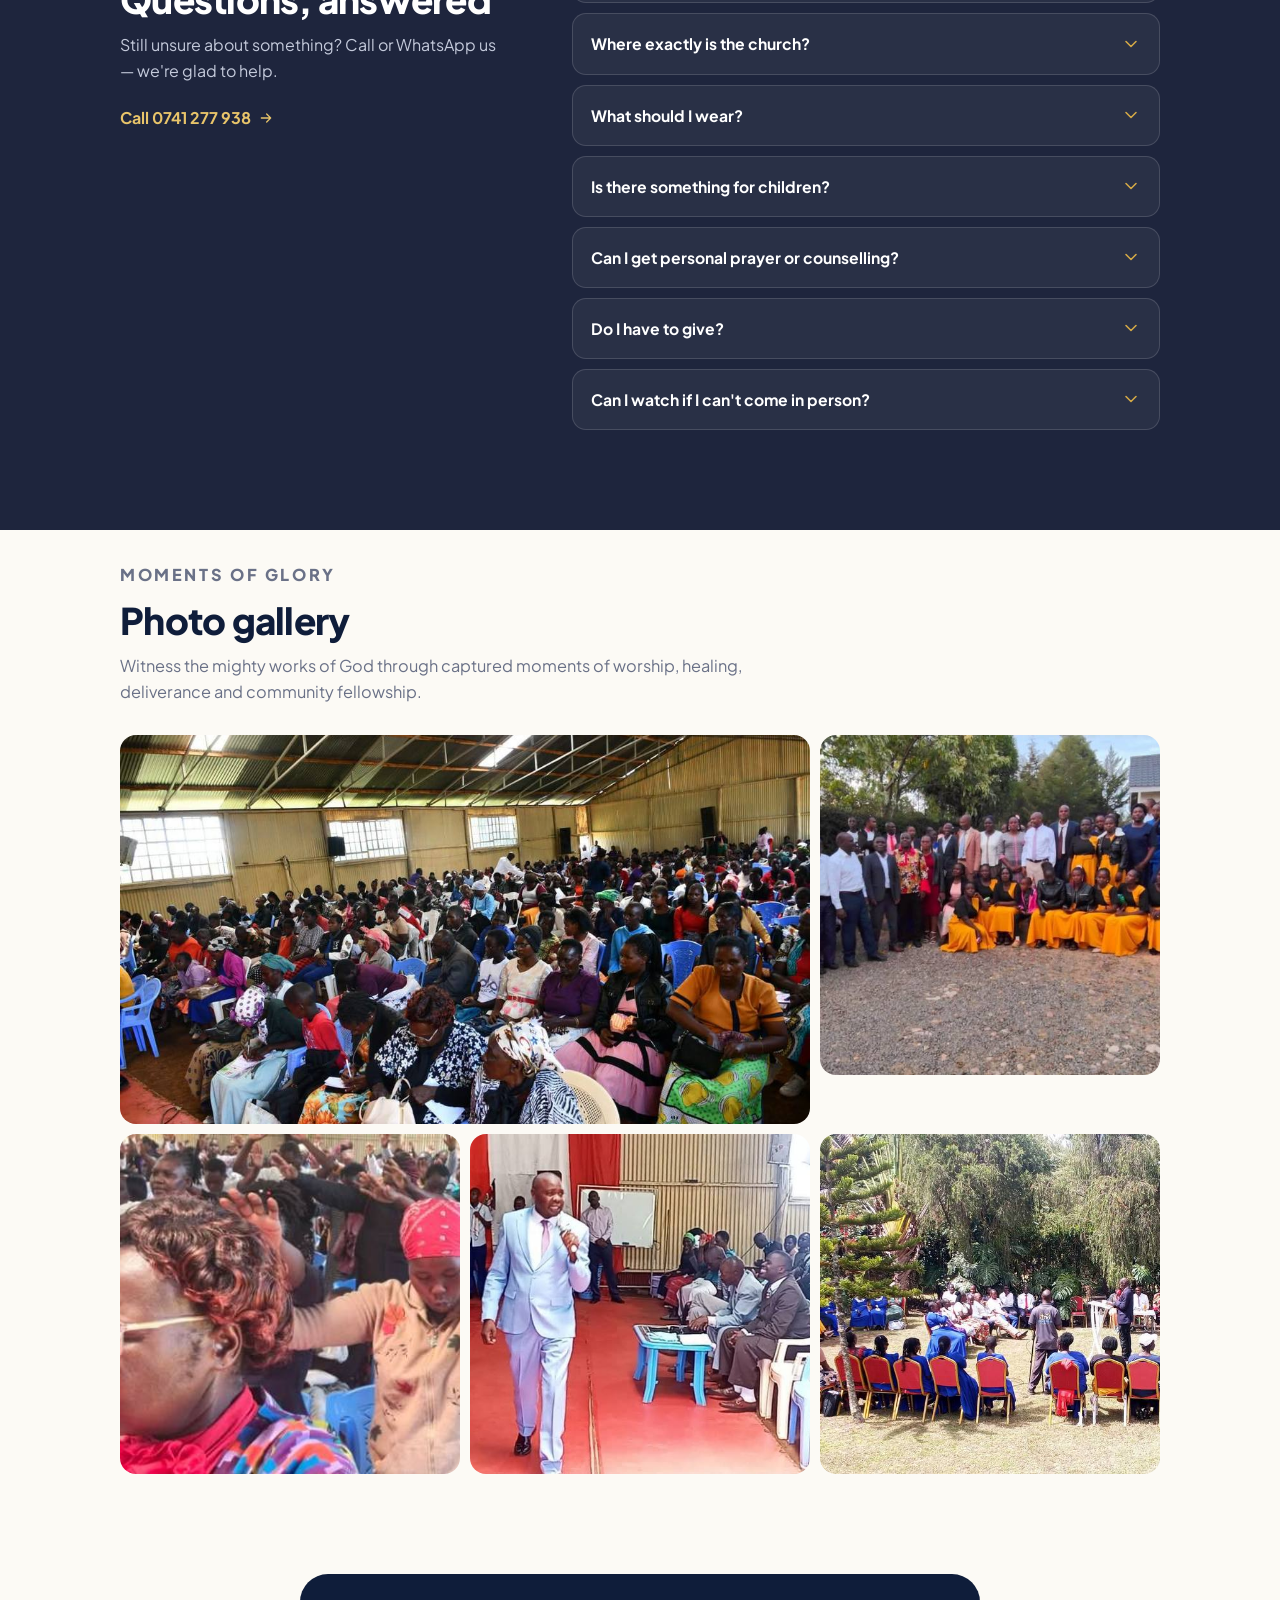
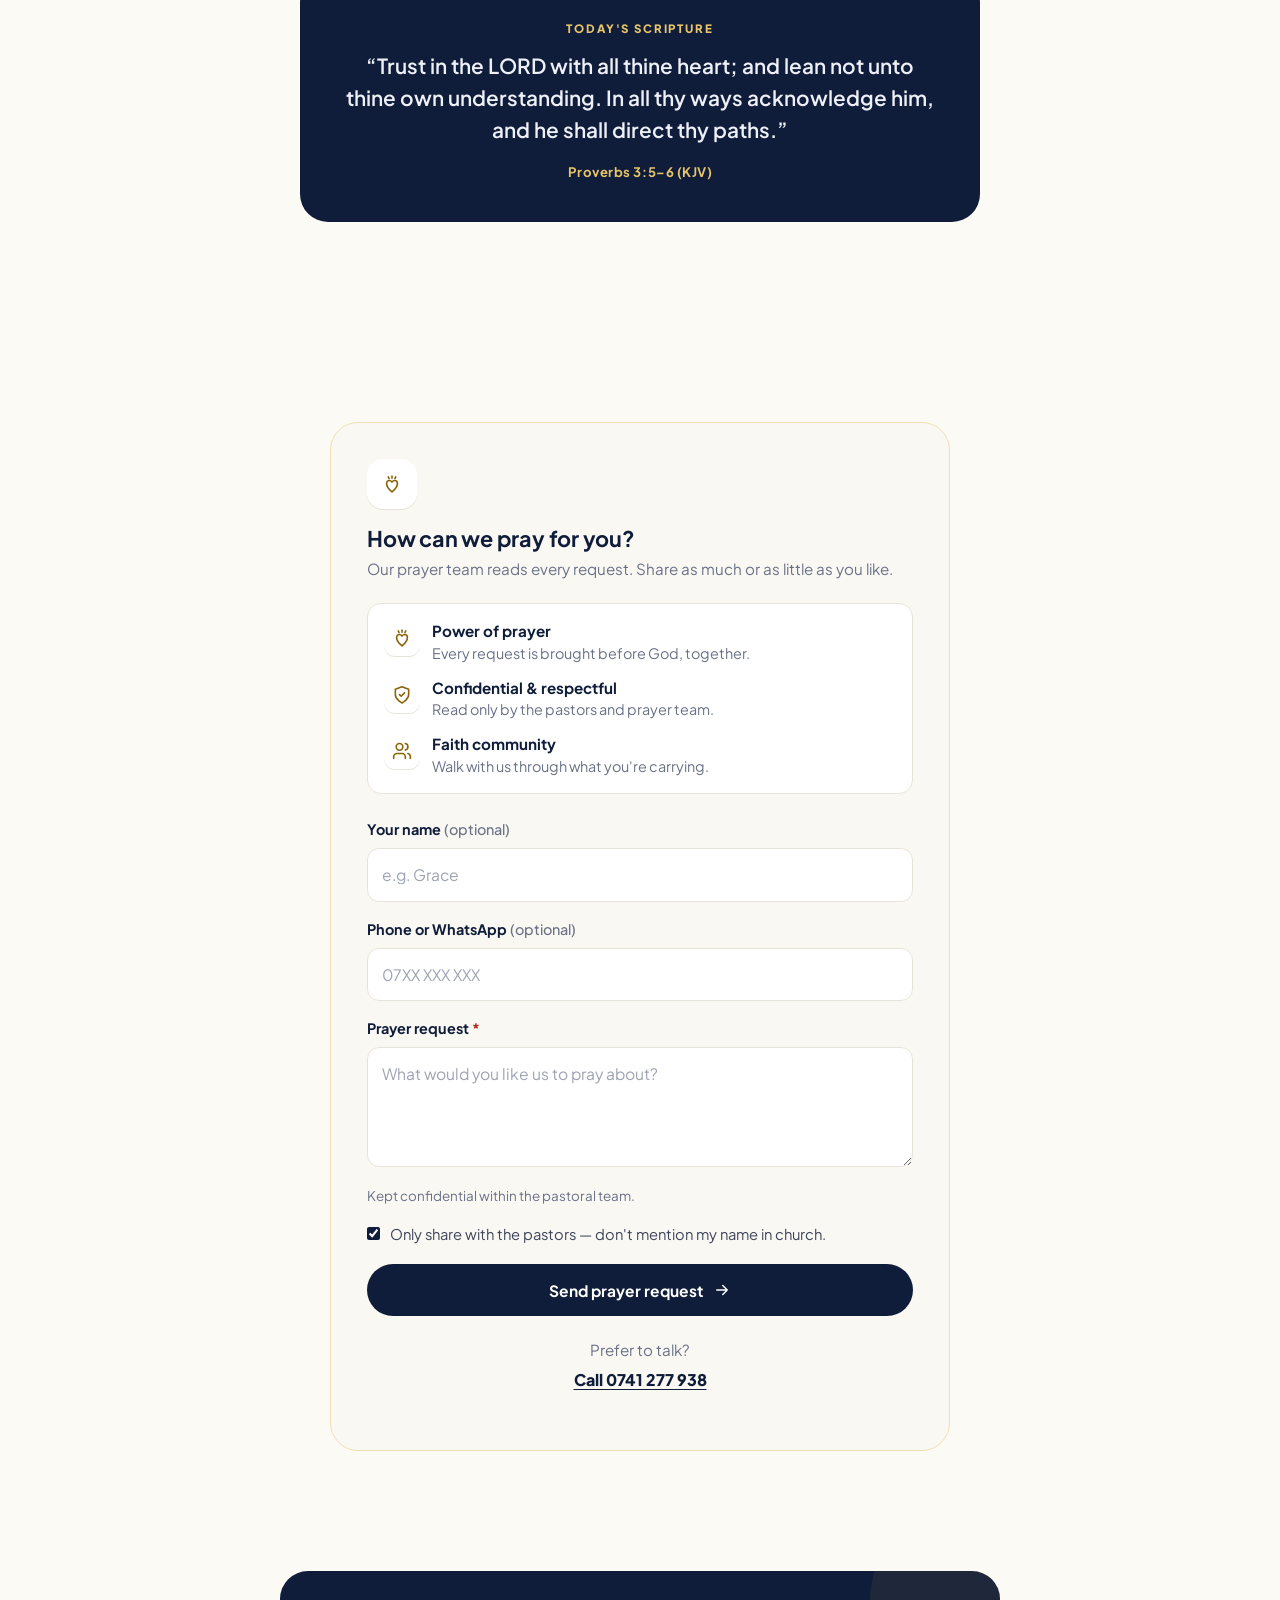
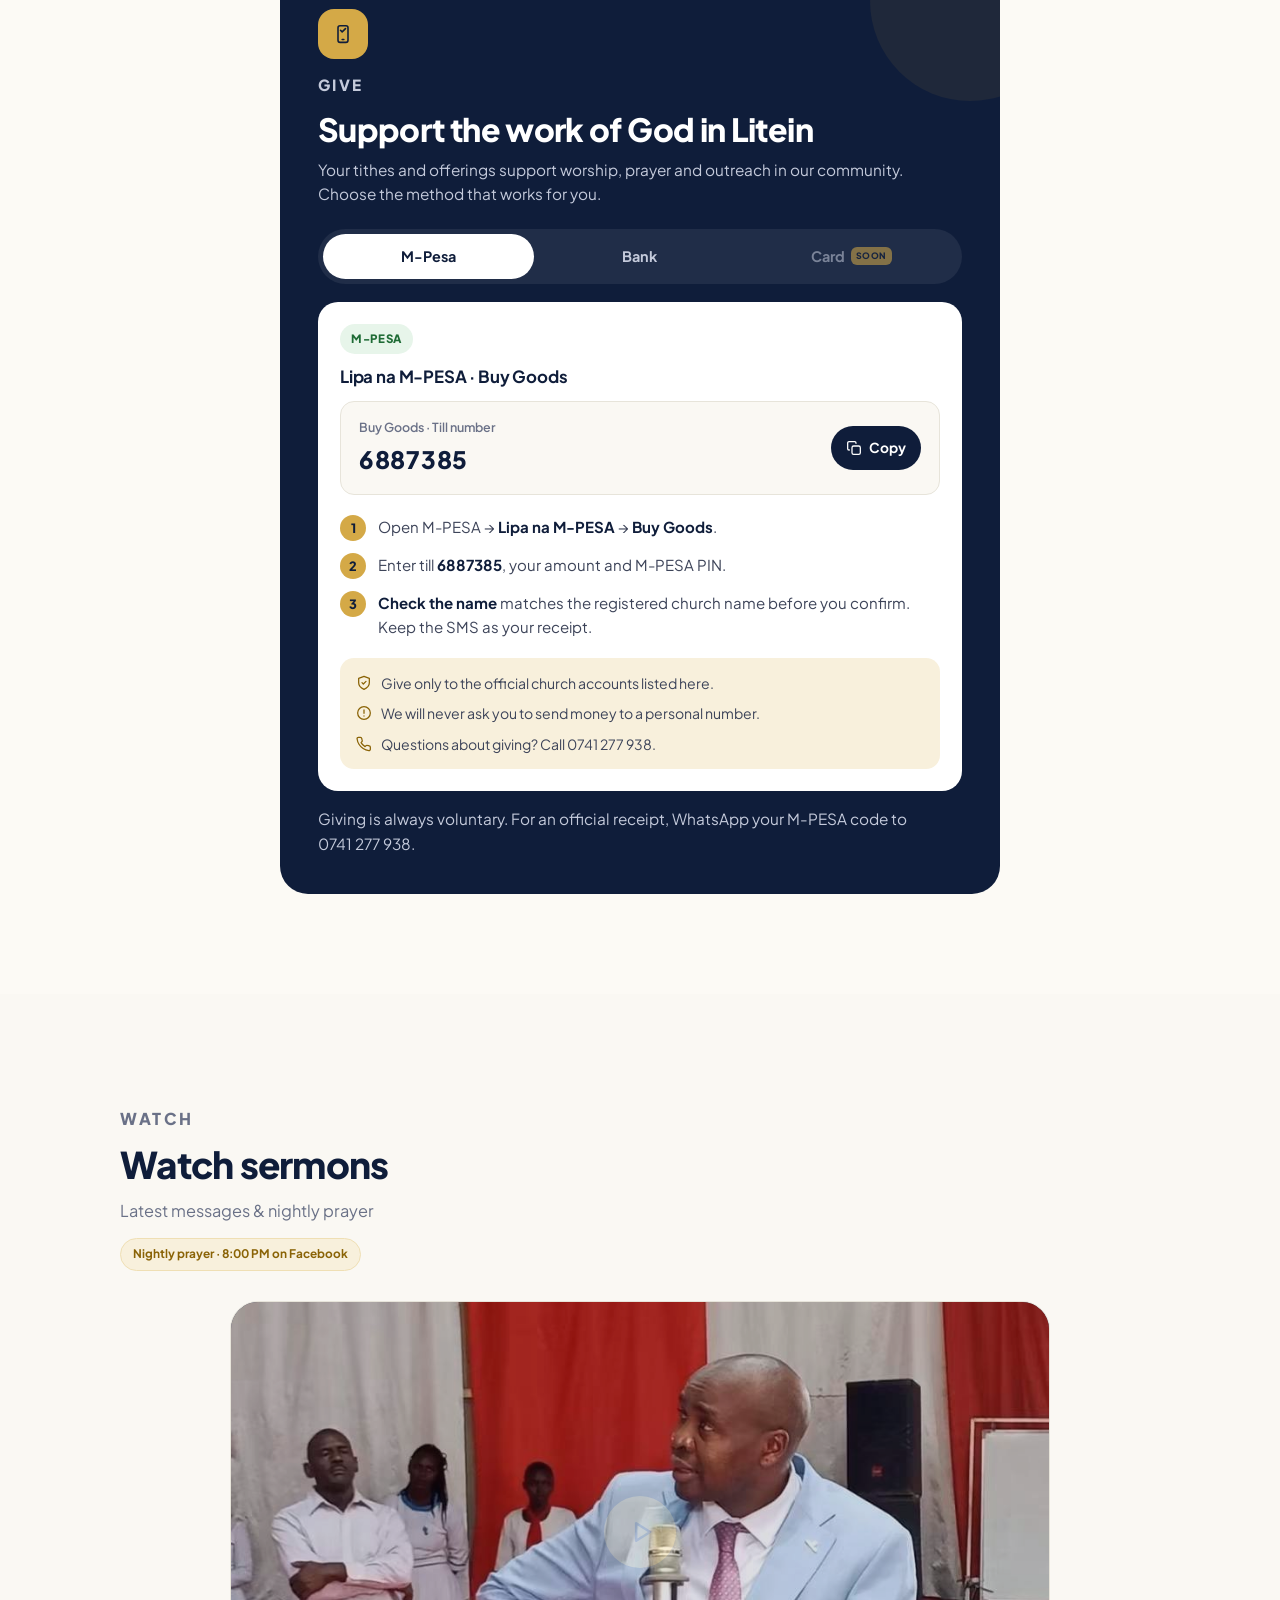
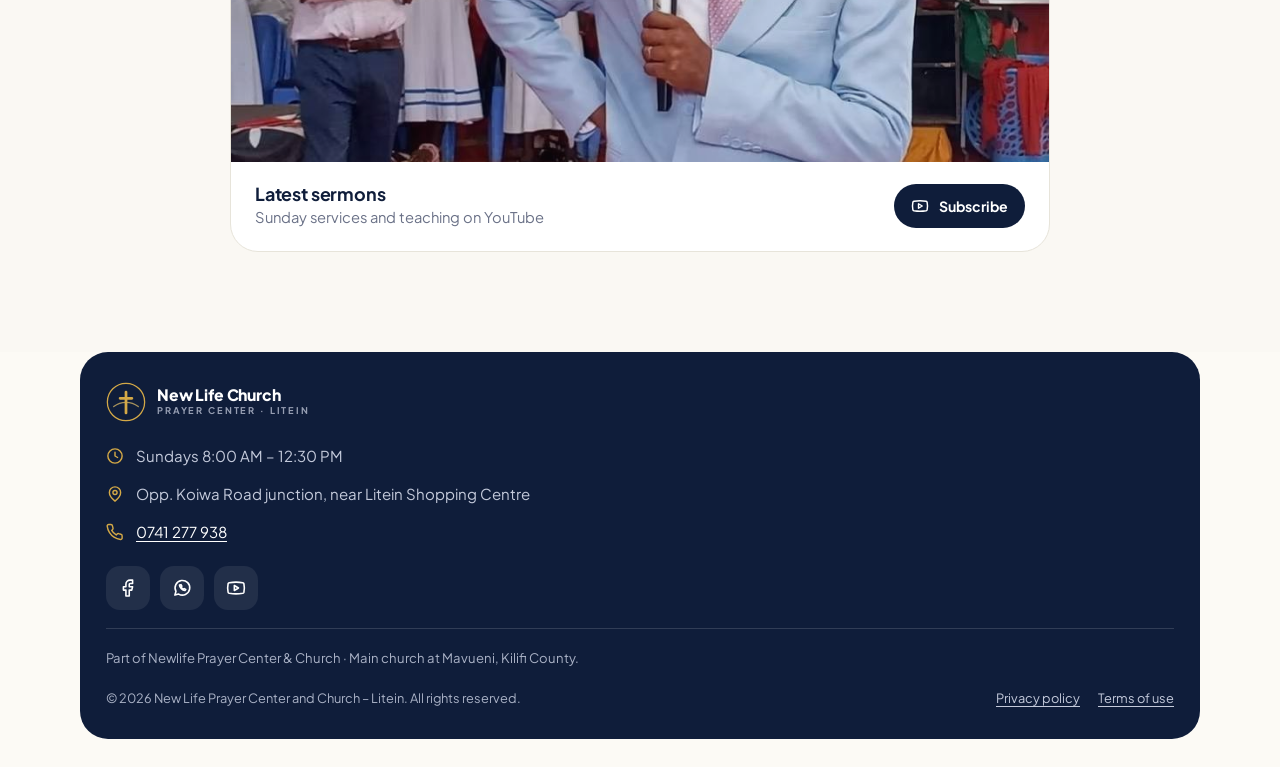
==== commit 57509df1: "Add files via upload" ====
--- a/index.html
+++ b/index.html
@@ -5,7 +5,7 @@
 <meta name="viewport" content="width=device-width, initial-scale=1, viewport-fit=cover">
 <title>New Life Church Litein · A house of prayer in Kericho County</title>
 <meta name="description" content="New Life Prayer Center and Church, Litein — part of the Newlife family. Sunday worship 8:00 AM–12:30 PM opposite Koiwa Road junction. Holy Communion, healing and deliverance, anointing services, prayer and counselling with Pastor Rop.">
-<meta name="theme-color" content="#132039">
+<meta name="theme-color" content="#0f1d3a">
 <link rel="canonical" href="https://newlife-litein.pages.dev/">
 <link rel="icon" href="/favicon.svg" type="image/svg+xml">
 <link rel="icon" href="/favicon.ico" sizes="32x32">
@@ -23,438 +23,350 @@
 </script>
 <link rel="preconnect" href="https://fonts.googleapis.com">
 <link rel="preconnect" href="https://fonts.gstatic.com" crossorigin>
-<link href="https://fonts.googleapis.com/css2?family=Cinzel:wght@400;500;600;700;800;900&family=Lato:wght@300;400;700;900&display=swap" rel="stylesheet">
+<link href="https://fonts.googleapis.com/css2?family=Plus+Jakarta+Sans:wght@400;500;600;700;800&display=swap" rel="stylesheet">
 <style>
 :root{
-  --navy:#132039; --navy-2:#0e1a30; --navy-3:#24355f;
-  --blue:#1152d4; --blue-2:#082a91; --sky:#3db8f5;
-  --gold:#f9b81f; --gold-2:#ffd466; --gold-deep:#8a6306;
-  --red:#cf1717; --red-2:#a01212;
-  --paper:#ffffff; --paper-2:#eef1f6; --card:#ffffff;
-  --head:#13203a; --body:#49505f; --muted:#5b6575;
-  --on-dark:#eef1f7; --on-dark-mut:#aab4c8;
-  --white:#fff;
-  --line:#e2e6ee; --line-d:rgba(255,255,255,.18);
-  --ff-head:"Cinzel",Georgia,"Times New Roman",serif;
-  --ff-body:"Lato",system-ui,-apple-system,"Segoe UI",sans-serif;
-  --r-xs:8px; --r-sm:12px; --r:18px; --r-lg:26px; --r-pill:999px;
-  --shadow:0 18px 48px -18px rgba(8,26,60,.42);
-  --ease:cubic-bezier(.2,.7,.2,1);
-  --wrap:1180px;
-  --nav-h:72px;
+  --bg:#fcfaf5; --surface:#faf8f3; --card:#ffffff;
+  --ink:#0f1d3a; --body:#3d4459; --muted:#6a7187;
+  --gold:#d4a947; --gold-hi:#e8c46a; --gold-soft:#f8f0dc; --gold-edge:#efdfb4; --gold-deep:#8a6306;
+  --indigo:#3b1fd1; --lav:#9494bf; --slate:#515677; --night:#1e253d;
+  --line:#e7e4da; --line-d:rgba(255,255,255,.14);
+  --ff:"Plus Jakarta Sans",system-ui,-apple-system,"Segoe UI",Roboto,sans-serif;
+  --r:20px; --r-sm:14px; --r-lg:28px; --r-pill:999px;
+  --wrap:1120px; --nav-h:64px; --tabs-h:70px;
+  --shadow:0 26px 50px -24px rgba(15,29,58,.42);
 }
 *{margin:0;padding:0;box-sizing:border-box}
-html{scroll-behavior:smooth}
+html{scroll-behavior:smooth;scroll-padding-top:calc(var(--nav-h) + 12px)}
 @media (prefers-reduced-motion:reduce){html{scroll-behavior:auto}}
-body{font-family:var(--ff-body);font-size:17px;line-height:1.65;color:var(--body);background:var(--paper);-webkit-font-smoothing:antialiased;overflow-x:hidden}
-h1,h2,h3,h4{font-family:var(--ff-head);color:var(--head);line-height:1.16;letter-spacing:.005em;font-weight:700}
-h2{font-size:clamp(1.85rem,1.2rem + 2.5vw,2.95rem);font-weight:700;letter-spacing:.012em}
-h3{font-size:clamp(1.1rem,1rem + .6vw,1.4rem);font-weight:600;letter-spacing:.01em}
+body{font-family:var(--ff);font-size:16px;line-height:1.6;color:var(--body);background:var(--bg);-webkit-font-smoothing:antialiased;overflow-x:hidden;padding-bottom:var(--tabs-h)}
+@media (min-width:861px){body{padding-bottom:0}}
+h1,h2,h3{color:var(--ink);font-weight:800;letter-spacing:-.02em;line-height:1.12}
+h1{font-size:clamp(2.2rem,1.5rem + 3.2vw,3.9rem)}
+h2{font-size:clamp(1.6rem,1.15rem + 1.5vw,2.3rem)}
+h3{font-size:1.12rem;font-weight:700;letter-spacing:-.01em}
 img{display:block;max-width:100%}
 a{color:inherit;text-decoration:none}
 button{font:inherit;cursor:pointer;border:0;background:none;color:inherit}
-svg.i{width:22px;height:22px;fill:none;stroke:currentColor;stroke-width:1.8;stroke-linecap:round;stroke-linejoin:round;flex:none}
-svg.i-sm{width:17px;height:17px}
-.i-arrow{width:19px;height:19px}
-.wrap{max-width:var(--wrap);margin-inline:auto;padding-inline:clamp(18px,4vw,36px)}
-.skip{position:fixed;left:14px;top:-60px;z-index:200;background:var(--navy);color:#fff;padding:12px 18px;border-radius:var(--r-sm);transition:top .2s}
+.i{width:20px;height:20px;fill:none;stroke:currentColor;stroke-width:1.9;stroke-linecap:round;stroke-linejoin:round;flex:none}
+.i-sm{width:16px;height:16px}
+.skip{position:fixed;left:14px;top:-60px;z-index:200;background:var(--ink);color:#fff;padding:12px 18px;border-radius:var(--r-sm);transition:top .2s}
 .skip:focus{top:14px}
-.progress{position:fixed;top:0;left:0;height:3px;width:100%;transform:scaleX(0);transform-origin:0 50%;background:linear-gradient(90deg,var(--gold),var(--gold-2));z-index:150}
-:focus-visible{outline:2.5px solid var(--gold);outline-offset:2px;border-radius:3px}
-.on-dark :focus-visible,.hero :focus-visible,.nav:not(.scrolled) :focus-visible,.on-blue :focus-visible,.on-red :focus-visible{outline-color:var(--gold-2)}
+:focus-visible{outline:2.5px solid var(--gold);outline-offset:2px;border-radius:6px}
+.on-night :focus-visible,.hero :focus-visible,.on-navy :focus-visible{outline-color:var(--gold-hi)}
+.wrap{max-width:var(--wrap);margin-inline:auto;padding-inline:20px}
+@media (min-width:860px){.wrap{padding-inline:40px}}
+section{position:relative}
+section[id]{scroll-margin-top:calc(var(--nav-h) + 8px)}
+.band{padding-block:60px}
+@media (min-width:860px){.band{padding-block:100px}}
+.kicker{display:inline-block;font-size:.72rem;font-weight:800;letter-spacing:.16em;text-transform:uppercase;color:var(--gold-deep);margin-bottom:12px}
+.on-night .kicker,.on-navy .kicker{color:var(--gold-hi)}
+.head{margin-bottom:30px;max-width:640px}
+.head p{margin-top:12px;color:var(--muted);font-size:1.02rem}
+.on-night{background:var(--night);color:#c4cadb}
+.on-night h2,.on-night h3{color:#fff}
+.on-night p{color:#c4cadb}
 
 /* ---------- Buttons ---------- */
-.btn{--bg:var(--gold);--fg:#1c1402;display:inline-flex;align-items:center;gap:10px;font-family:var(--ff-body);font-weight:600;font-size:.98rem;line-height:1;padding:14px 22px;border-radius:var(--r-pill);background:var(--bg);color:var(--fg);border:1.5px solid transparent;transition:transform .18s var(--ease),background .2s,border-color .2s,color .2s;white-space:nowrap}
+.btn{display:inline-flex;align-items:center;justify-content:center;gap:10px;font-weight:700;font-size:.97rem;line-height:1;padding:16px 22px;border-radius:var(--r-pill);border:1.5px solid transparent;transition:transform .18s,background .2s,border-color .2s,color .2s;white-space:nowrap}
 .btn:hover{transform:translateY(-2px)}
-.btn:active{transform:translateY(0)}
-.btn .i{width:20px;height:20px;stroke-width:2}
-.btn-gold{--bg:var(--gold);--fg:#241803}
-.btn-gold:hover{--bg:var(--gold-2)}
-.btn-blue{--bg:var(--blue);--fg:#fff}
-.btn-blue:hover{--bg:#0f46b4}
-.btn-gold:hover{--bg:var(--gold-2)}
-.btn-outline{--bg:transparent;--fg:var(--head);border-color:var(--line)}
-.btn-outline:hover{border-color:var(--head)}
-.btn-light{--bg:var(--blue);--fg:#fff}
-.btn-light:hover{--bg:#0f46b4}
-.btn-navy{--bg:var(--navy);--fg:#fff}
-.on-dark .btn-outline{--fg:var(--on-dark);border-color:rgba(255,255,255,.3)}
-.on-dark .btn-outline:hover{border-color:#fff;background:rgba(255,255,255,.06)}
-.link{display:inline-flex;align-items:center;gap:7px;font-weight:600;color:var(--gold-deep)}
-.link:hover{color:var(--head)}
-.on-dark .link{color:var(--gold)}
-.on-dark .link:hover{color:#fff}
+.btn .i{width:18px;height:18px}
+.btn-gold{background:var(--gold);color:var(--ink)}
+.btn-gold:hover{background:var(--gold-hi)}
+.btn-navy{background:var(--ink);color:#fff}
+.btn-navy:hover{background:#1b2c52}
+.btn-outline{background:transparent;color:var(--ink);border-color:var(--ink)}
+.btn-outline:hover{background:var(--ink);color:#fff}
+.btn-glass{background:rgba(255,255,255,.12);color:#fff;border-color:rgba(255,255,255,.4);backdrop-filter:blur(6px);-webkit-backdrop-filter:blur(6px)}
+.btn-glass:hover{background:rgba(255,255,255,.2)}
+.btn-block{display:flex;width:100%}
+.btn-sm{padding:12px 16px;font-size:.88rem}
+.link{display:inline-flex;align-items:center;gap:7px;font-weight:700;color:var(--gold-deep)}
+.link:hover{color:var(--ink)}
 
 /* ---------- Icon chips ---------- */
-.ic-box{flex:none;display:grid;place-items:center;width:46px;height:46px;border-radius:14px;background:rgba(234,177,58,.16);color:var(--gold-deep)}
-.ic-box.navy{background:var(--navy);color:var(--gold)}
-.on-dark .ic-box{background:rgba(234,177,58,.16);color:var(--gold)}
-
-/* ---------- Sections / surfaces ---------- */
-section{position:relative}
-.band{padding-block:clamp(60px,8vw,104px)}
-.on-paper{background:var(--paper);color:var(--body)}
-.on-paper-2{background:var(--paper-2);color:var(--body)}
-.on-dark{background:var(--navy);color:var(--on-dark)}
-.on-blue{background:linear-gradient(160deg,#1a5ce0,#1148bd 55%,#0e3ea6);color:var(--on-dark)}
-.on-red{background:linear-gradient(160deg,#d42020,#b31616 60%,#8f1111);color:var(--on-dark)}
-.on-dark h1,.on-dark h2,.on-dark h3,.on-dark h4,.on-blue h1,.on-blue h2,.on-blue h3,.on-blue h4,.on-red h1,.on-red h2,.on-red h3,.on-red h4{color:#fff}
-.on-dark .muted,.on-dark p,.on-blue p,.on-red p{color:var(--on-dark-mut)}
-.on-blue p,.on-red p{color:rgba(255,255,255,.86)}
-section[id]{scroll-margin-top:calc(var(--nav-h) + 8px)}
-.head{max-width:62ch;margin-bottom:clamp(30px,4vw,52px)}
-.head h2{margin-bottom:14px}
-.head p{font-size:1.1rem;color:var(--muted);max-width:58ch}
-.on-dark .head p,.on-blue .head p,.on-red .head p{color:rgba(255,255,255,.84)}
-/* glass cards on vibrant bands */
-.on-blue .card,.on-red .card{background:rgba(255,255,255,.1);border-color:rgba(255,255,255,.22);backdrop-filter:blur(6px);-webkit-backdrop-filter:blur(6px)}
-.on-blue .card h3,.on-red .card h3{color:#fff}
-.on-blue .card p,.on-red .card p{color:rgba(255,255,255,.82)}
-.on-blue .card .when,.on-red .card .when{border-top-color:rgba(255,255,255,.2)}
-.on-blue .card .when>div,.on-red .card .when>div{color:rgba(255,255,255,.9)}
-.on-blue .card .when strong,.on-red .card .when strong{color:#fff}
-.on-blue .card .when .i,.on-red .card .when .i{color:var(--gold-2)}
-.on-blue .card:hover,.on-red .card:hover{border-color:rgba(255,255,255,.5)}
-.on-blue .ic-box,.on-red .ic-box{background:rgba(255,255,255,.16);color:#fff}
-.on-blue .link,.on-red .link{color:var(--gold-2)}
-.on-blue .link:hover,.on-red .link:hover{color:#fff}
-/* kicker = gold pill badge */
-.kicker{display:inline-flex;align-items:center;gap:9px;font-family:var(--ff-body);font-weight:700;font-size:.74rem;letter-spacing:.09em;text-transform:uppercase;color:#4a3406;background:var(--gold);padding:7px 15px;border-radius:var(--r-pill);margin-bottom:18px}
-.on-dark .kicker,.on-blue .kicker,.on-red .kicker{color:#3a2900;background:var(--gold)}
-.kicker::before{content:"";width:7px;height:7px;border-radius:50%;background:#4a3406}
+.ic{flex:none;width:42px;height:42px;border-radius:13px;display:grid;place-items:center;background:var(--ink);color:var(--gold)}
+.ic.gold{background:var(--gold-soft);color:var(--gold-deep)}
+.ic.glass{background:rgba(255,255,255,.14);color:var(--gold-hi)}
+.ic.lg{width:50px;height:50px;border-radius:16px}
+
+/* ---------- Pills & kickers ---------- */
+.pill{display:inline-flex;align-items:center;gap:6px;font-size:.74rem;font-weight:700;background:var(--gold-soft);color:var(--gold-deep);padding:6px 12px;border-radius:var(--r-pill);border:1px solid var(--gold-edge);white-space:nowrap}
+.pill-dot{display:inline-flex;align-items:center;gap:9px;font-size:.72rem;font-weight:800;letter-spacing:.14em;text-transform:uppercase;color:var(--gold-hi);background:rgba(15,29,58,.42);border:1px solid rgba(255,255,255,.2);padding:8px 14px;border-radius:var(--r-pill);backdrop-filter:blur(4px);-webkit-backdrop-filter:blur(4px)}
+.pill-dot::before{content:"";width:7px;height:7px;border-radius:50%;background:var(--gold)}
 
 /* ---------- Nav ---------- */
-.nav{position:fixed;inset:0 0 auto 0;z-index:100;height:var(--nav-h);display:flex;align-items:center;color:var(--on-dark);transition:background .35s,box-shadow .35s,color .35s}
-.nav.scrolled{background:rgba(255,255,255,.94);backdrop-filter:saturate(1.4) blur(12px);-webkit-backdrop-filter:saturate(1.4) blur(12px);color:var(--head);box-shadow:0 1px 0 var(--line),0 10px 30px -18px rgba(8,26,60,.32)}
-.nav-in{display:flex;align-items:center;gap:20px;width:100%}
-.brand{display:flex;align-items:center;gap:12px;color:inherit}
-.brand svg{width:42px;height:42px;flex:none}
-.brand b{display:block;font-family:var(--ff-head);font-weight:680;font-size:1.14rem;letter-spacing:-.02em;line-height:1.05}
-.brand small{display:block;font-size:.72rem;letter-spacing:.04em;opacity:.7;font-weight:500;text-transform:uppercase}
-.menu{display:flex;gap:4px;list-style:none;margin-left:auto}
-.menu a{display:block;padding:9px 14px;border-radius:var(--r-pill);font-weight:500;font-size:.95rem;color:inherit;opacity:.85;transition:opacity .2s,background .2s}
-.menu a:hover{opacity:1;background:rgba(127,127,127,.1)}
-.menu a[aria-current="true"]{opacity:1;color:var(--gold)}
-.nav.scrolled .menu a[aria-current="true"]{color:var(--gold-deep)}
-.nav-cta{padding:11px 18px;font-size:.92rem}
-.burger{display:none;width:44px;height:44px;place-items:center;border-radius:12px;color:inherit}
-.menu{align-items:center}
-
-/* ---------- Drawer ---------- */
-.drawer{position:fixed;inset:0;z-index:99;background:var(--navy);color:var(--on-dark);padding:calc(var(--nav-h) + 16px) 22px 40px;display:flex;flex-direction:column;gap:6px;transform:translateY(-100%);visibility:hidden;transition:transform .4s var(--ease),visibility .4s}
-.drawer.open{transform:none;visibility:visible}
-.drawer a:not(.btn){display:flex;align-items:center;justify-content:space-between;padding:16px 6px;font-family:var(--ff-head);font-weight:600;font-size:1.3rem;color:#fff;border-bottom:1px solid var(--line-d)}
-.drawer a:not(.btn) .i{color:var(--gold)}
-.drawer .btn{margin-top:14px;justify-content:center}
-.drawer .btn-outline{--fg:#fff;border-color:rgba(255,255,255,.3)}
+.nav{position:fixed;top:0;left:0;right:0;z-index:100;height:var(--nav-h);display:flex;align-items:center;color:#fff;transition:background .3s,box-shadow .3s,color .3s}
+.nav.scrolled{background:rgba(252,250,245,.94);backdrop-filter:saturate(1.4) blur(12px);-webkit-backdrop-filter:saturate(1.4) blur(12px);color:var(--ink);box-shadow:0 1px 0 var(--line)}
+.nav-in{display:flex;align-items:center;gap:14px;width:100%}
+.brand{display:flex;align-items:center;gap:11px;color:inherit}
+.brand svg{width:40px;height:40px;flex:none}
+.brand b{display:block;font-size:.98rem;font-weight:800;line-height:1.1;letter-spacing:-.01em}
+.brand small{display:block;font-size:.58rem;letter-spacing:.2em;text-transform:uppercase;opacity:.75;font-weight:700}
+.menu{display:none;list-style:none;margin-left:auto;align-items:center;gap:2px}
+.menu a{display:block;padding:9px 13px;border-radius:var(--r-pill);font-weight:600;font-size:.92rem;opacity:.85}
+.menu a:hover{opacity:1;background:rgba(127,127,127,.12)}
+.menu a[aria-current="true"]{opacity:1;color:var(--gold-deep)}
+@media (min-width:860px){.menu{display:flex}}
+.nav-visit{margin-left:auto;padding:10px 18px;font-size:.88rem}
+@media (min-width:860px){.nav-visit{margin-left:0}}
+.burger{width:42px;height:42px;display:grid;place-items:center;border-radius:12px;background:rgba(255,255,255,.14)}
+.nav.scrolled .burger{background:var(--gold-soft);color:var(--ink)}
+@media (min-width:860px){.burger{display:none}}
+.drawer{position:fixed;top:var(--nav-h);left:0;right:0;bottom:0;z-index:99;background:var(--ink);color:#fff;padding:14px 22px 40px;display:flex;flex-direction:column;transform:translateY(-8px);opacity:0;visibility:hidden;transition:opacity .25s,transform .25s,visibility .25s;overflow:auto}
+.drawer.open{opacity:1;transform:none;visibility:visible}
+.drawer a:not(.btn){display:flex;justify-content:space-between;align-items:center;padding:16px 4px;font-size:1.1rem;font-weight:700;border-bottom:1px solid var(--line-d)}
+.drawer .btn{margin-top:18px}
 
 /* ---------- Hero ---------- */
-.hero{position:relative;min-height:min(92vh,860px);display:flex;align-items:flex-end;color:var(--on-dark);isolation:isolate;padding-top:var(--nav-h)}
-.hero-bg{position:absolute;inset:0;z-index:-2;overflow:hidden;background:var(--navy)}
+.hero{position:relative;isolation:isolate;color:#fff;min-height:620px;display:flex;align-items:flex-end;padding:calc(var(--nav-h) + 56px) 0 150px}
+@media (min-width:860px){.hero{min-height:700px}}
+.hero-bg{position:absolute;inset:0;z-index:-2;overflow:hidden;background:var(--night)}
 .hero-bg img{width:100%;height:100%;object-fit:cover;object-position:center 30%}
-.hero-scrim{position:absolute;inset:0;z-index:-1;background:
-   linear-gradient(180deg,rgba(10,22,52,.58) 0%,rgba(10,22,52,.14) 26%,rgba(9,20,50,.5) 64%,rgba(8,20,58,.95) 100%),
-   linear-gradient(95deg,rgba(8,26,72,.86) 0%,rgba(10,30,80,.4) 55%,rgba(10,30,80,.08) 100%)}
-.hero-in{padding-block:clamp(40px,7vw,92px);max-width:860px}
-.hero h1{color:#fff;font-weight:680;font-size:clamp(2.6rem,1.5rem + 4.9vw,5.1rem);line-height:1.0;letter-spacing:-.03em;max-width:17ch;text-wrap:balance}
-.hero .lead{margin-top:22px;font-size:clamp(1.08rem,1rem + .5vw,1.3rem);color:#e7e6df;max-width:48ch;line-height:1.55}
-.hero-cta{display:flex;flex-wrap:wrap;gap:12px;margin-top:30px}
-.hero .btn-outline{--fg:#fff;border-color:rgba(255,255,255,.55);background:rgba(10,16,38,.28);backdrop-filter:blur(2px)}
-.hero .btn-outline:hover{border-color:#fff;background:rgba(255,255,255,.12)}
-.hero-facts{display:flex;flex-wrap:wrap;gap:10px 26px;margin-top:30px;font-size:.98rem;color:#e2e1da}
-.hero-facts span{display:inline-flex;align-items:center;gap:9px}
-.hero-facts .i{color:var(--gold);width:20px;height:20px}
-.hero-chip{position:absolute;right:clamp(18px,4vw,40px);top:calc(var(--nav-h) + 22px);display:flex;align-items:center;gap:11px;background:rgba(255,255,255,.1);border:1px solid rgba(255,255,255,.2);backdrop-filter:blur(8px);-webkit-backdrop-filter:blur(8px);color:#fff;padding:11px 16px;border-radius:var(--r-pill);font-size:.9rem;box-shadow:var(--shadow)}
-.hero-chip .i{color:var(--gold)}
-.hero-chip b{display:block;font-family:var(--ff-head);font-weight:600}
-
-/* ---------- Facts row ---------- */
-.facts{display:grid;grid-template-columns:repeat(4,1fr);gap:14px;margin-bottom:clamp(36px,5vw,56px)}
-.fact{display:flex;gap:14px;align-items:flex-start;background:var(--card);border:1px solid var(--line);border-radius:var(--r);padding:22px}
-.fact b{display:block;font-family:var(--ff-head);font-weight:620;color:var(--head);font-size:1.02rem;margin-bottom:3px}
-.fact span{font-size:.92rem;color:var(--muted);line-height:1.45}
-.fact a{color:var(--navy);font-weight:600}
-
-/* ---------- Upcoming event (dynamic, navy on paper) ---------- */
-.upcoming{display:grid;grid-template-columns:minmax(0,.9fr) minmax(0,1.1fr);background:linear-gradient(135deg,#d42020,#a81414);color:var(--on-dark);border-radius:var(--r-lg);overflow:hidden;box-shadow:0 22px 50px -20px rgba(176,22,22,.5)}
-.upcoming .art{position:relative;min-height:260px}
-.upcoming .art img{position:absolute;inset:0;width:100%;height:100%;object-fit:cover}
-.upcoming .art::after{content:"";position:absolute;inset:0;background:linear-gradient(120deg,transparent,rgba(11,22,56,.55))}
-.upcoming .tagline{position:absolute;left:18px;top:18px;z-index:2;display:inline-flex;align-items:center;gap:8px;background:rgba(11,22,56,.72);backdrop-filter:blur(4px);color:#fff;padding:8px 14px;border-radius:var(--r-pill);font-size:.82rem;font-weight:600}
-.live-dot{width:9px;height:9px;border-radius:50%;background:var(--red);box-shadow:0 0 0 0 rgba(224,72,58,.6);animation:pulse 1.8s infinite}
-@keyframes pulse{70%{box-shadow:0 0 0 9px rgba(224,72,58,0)}100%{box-shadow:0 0 0 0 rgba(224,72,58,0)}}
-@media (prefers-reduced-motion:reduce){.live-dot{animation:none}}
-.upcoming .body{padding:clamp(26px,3vw,40px);display:flex;flex-direction:column;gap:14px;justify-content:center}
-.upcoming h3{color:#fff;font-size:clamp(1.4rem,1.1rem + 1.2vw,2rem)}
-.upcoming p{color:var(--on-dark-mut)}
-.upcoming .meta{list-style:none;display:flex;flex-direction:column;gap:9px}
-.upcoming .meta li{display:flex;align-items:center;gap:11px;color:#e4e3dc;font-size:.96rem}
-.upcoming .meta .i{color:var(--gold);width:19px;height:19px}
-
-/* ---------- Scripture act (dark, scroll-driven) ---------- */
-.act{position:relative;height:300vh;background:var(--navy)}
-.act .stage{position:sticky;top:0;height:100vh;overflow:hidden;display:grid;place-items:center}
-.act .photo{position:absolute;inset:0}
-.act .photo img{width:100%;height:100%;object-fit:cover;transform:scale(calc(1.06 + var(--sc-p,0)*.14));opacity:.42}
-.act .scrim{position:absolute;inset:0;background:radial-gradient(120% 80% at 50% 40%,rgba(11,22,56,.35),rgba(8,14,36,.9))}
-.act .lines{position:relative;z-index:2;text-align:center;padding:24px;max-width:1000px}
-.act .line{display:block;font-family:var(--ff-head);font-weight:680;letter-spacing:-.03em;line-height:1.02;font-size:clamp(2.4rem,1.2rem + 5.4vw,5.6rem);color:#fff;opacity:var(--o,0);transform:translateY(calc((1 - var(--o,0)) * 18px))}
-.act .line:nth-child(2){color:var(--gold)}
-.act .verse{display:block;margin-top:28px;font-family:var(--ff-body);font-weight:400;font-size:clamp(1rem,.9rem + .6vw,1.3rem);color:#dcdbd3;opacity:var(--o4,0);max-width:40ch;margin-inline:auto;line-height:1.5}
-html:not(.js) .act .line,html:not(.js) .act .verse{opacity:1;transform:none}
-@media (prefers-reduced-motion:reduce){
-  .act{height:auto}
-  .act .stage{position:static;height:auto;min-height:72vh;padding-block:12vh}
-  .act .photo img{transform:none}
-  .act .line,.act .verse{opacity:1;transform:none}
+.hero-scrim{position:absolute;inset:0;z-index:-1;background:linear-gradient(180deg,rgba(144,144,185,.62) 0%,rgba(81,86,119,.78) 38%,rgba(30,37,61,.94) 74%,#1e253d 100%)}
+.hero h1{color:#fff;max-width:15ch;margin:20px 0 16px}
+.hero h1 .gold{color:var(--gold)}
+.hero .lead{color:#e8e7f0;font-size:1.04rem;max-width:44ch}
+.hero-cta{display:grid;gap:12px;margin-top:28px;max-width:440px}
+
+/* hero card */
+.hero-card{position:relative;z-index:2;margin:-108px auto 0;max-width:460px;background:#fff;border-radius:var(--r);box-shadow:var(--shadow);padding:24px;color:var(--body)}
+.hc-head{display:flex;align-items:center;justify-content:space-between;gap:10px}
+.hc-head h3{font-size:1.1rem}
+.hc-list{list-style:none;display:flex;flex-direction:column;gap:16px;margin:20px 0}
+.hc-list li{display:flex;gap:14px;align-items:flex-start}
+.hc-list b{display:block;color:var(--ink);font-size:.95rem;line-height:1.35}
+.hc-list div>span{display:block;font-size:.84rem;color:var(--muted);line-height:1.45}
+.hc-actions{display:grid;grid-template-columns:1fr 1fr;gap:10px}
+
+/* ---------- Who we are ---------- */
+.values{list-style:none;display:grid;gap:12px;margin-top:28px}
+.value{display:flex;gap:14px;align-items:center;background:#fff;border:1px solid var(--line);border-radius:var(--r-sm);padding:16px 18px}
+.value b{display:block;color:var(--ink);font-weight:700;font-size:.98rem;line-height:1.3}
+.value div>span{display:block;font-size:.9rem;color:var(--muted);line-height:1.45}
+
+/* ---------- This Sunday ---------- */
+.upcard{position:relative;max-width:520px;margin-inline:auto;border-radius:var(--r-lg);overflow:hidden;color:#fff;background:linear-gradient(180deg,#e7e4f8 0%,#a4a4cf 26%,#3d4670 56%,#0f1d3a 100%);box-shadow:var(--shadow)}
+.upcard .art{position:relative;height:250px;display:grid;place-items:end center;padding-bottom:0}
+.upcard .art .frame{width:150px;height:150px;border-radius:26px;overflow:hidden;margin-bottom:-6px;border:3px solid rgba(255,255,255,.7);box-shadow:0 18px 30px -12px rgba(15,29,58,.55)}
+.upcard .art img{width:100%;height:100%;object-fit:cover}
+.upcard .tag{position:absolute;left:18px;top:18px;z-index:2;display:inline-flex;align-items:center;gap:8px;background:#fff;color:var(--ink);padding:8px 14px;border-radius:var(--r-pill);font-size:.8rem;font-weight:700}
+.upcard .tag .i{width:15px;height:15px;color:var(--gold-deep)}
+.upcard .tag .live-dot{width:9px;height:9px;border-radius:50%;background:#d42a2a;box-shadow:0 0 0 0 rgba(212,42,42,.6);animation:pulse 1.8s infinite}
+@keyframes pulse{70%{box-shadow:0 0 0 9px rgba(212,42,42,0)}100%{box-shadow:0 0 0 0 rgba(212,42,42,0)}}
+@media (prefers-reduced-motion:reduce){.upcard .tag .live-dot{animation:none}}
+.upcard .body{padding:6px 26px 28px;display:flex;flex-direction:column;gap:14px}
+.upcard h3{color:#fff;font-size:1.45rem}
+.upcard p{color:#d7dbea;font-size:.95rem}
+.chips{display:flex;flex-wrap:wrap;gap:8px}
+.chip{display:inline-flex;align-items:center;gap:7px;background:rgba(255,255,255,.14);border:1px solid rgba(255,255,255,.2);border-radius:var(--r-pill);padding:7px 12px;font-size:.82rem;color:#fff;font-weight:600}
+.chip .i{width:15px;height:15px;color:var(--gold-hi)}
+.upcard .meta{list-style:none;display:flex;flex-direction:column;gap:8px}
+.upcard .meta li{display:flex;gap:10px;align-items:center;color:#e6e9f3;font-size:.94rem}
+.upcard .meta .i{color:var(--gold-hi);width:18px;height:18px}
+.upcard .acts{display:flex;flex-wrap:wrap;gap:10px}
+
+/* glance rows */
+.glance-title{font-size:1.4rem;margin:44px 0 16px;text-align:left}
+.rows{background:#fff;border:1px solid var(--line);border-radius:var(--r);overflow:hidden;max-width:620px;margin-inline:auto}
+.row{display:flex;align-items:center;gap:14px;padding:18px 20px;border-top:1px solid var(--line)}
+.row:first-child{border-top:0}
+.row>div{flex:1;min-width:0}
+.row b{display:block;color:var(--ink);font-size:.98rem;line-height:1.3}
+.row div>span{display:block;color:var(--muted);font-size:.88rem;line-height:1.45}
+.row a.num{color:var(--ink);font-weight:800;text-decoration:underline;text-underline-offset:3px}
+.row .side{width:36px;height:36px;border-radius:50%;display:grid;place-items:center;background:var(--surface);color:var(--ink);flex:none}
+.row .side:hover{background:var(--gold-soft)}
+
+/* ---------- Services rail ---------- */
+.swipe{display:inline-flex;align-items:center;gap:5px;font-size:.84rem;font-weight:700;color:var(--muted)}
+@media (min-width:860px){.swipe{display:none}}
+.rail{display:flex;gap:14px;overflow-x:auto;scroll-snap-type:x mandatory;scroll-padding-inline:20px;padding:4px 20px 18px;margin:0 -20px;scrollbar-width:none;-webkit-overflow-scrolling:touch}
+.rail::-webkit-scrollbar{display:none}
+.svc{flex:0 0 min(80%,300px);scroll-snap-align:start;background:#fff;border:1px solid var(--line);border-radius:var(--r);padding:22px;display:flex;flex-direction:column;gap:12px;transition:transform .25s,border-color .25s}
+.svc:hover{transform:translateY(-3px);border-color:var(--gold)}
+.svc p{font-size:.9rem;color:var(--muted);line-height:1.5}
+.svc .when{margin-top:auto;padding-top:14px;border-top:1px solid var(--line);display:flex;flex-direction:column;gap:7px;font-size:.84rem}
+.svc .when div{display:flex;gap:8px;align-items:flex-start;color:var(--body)}
+.svc .when .i{width:15px;height:15px;color:var(--gold-deep);margin-top:2px}
+.svc .when strong{color:var(--ink);font-weight:700}
+.svc .link{font-size:.9rem;margin-top:2px}
+@media (min-width:860px){
+  .rail{display:grid;grid-template-columns:repeat(3,1fr);overflow:visible;margin:0;padding:0}
+  .svc{flex:initial}
 }
 
-/* ---------- Service cards (light) ---------- */
-.cards{display:grid;grid-template-columns:repeat(3,1fr);gap:18px}
-.card{display:flex;flex-direction:column;gap:14px;padding:30px;background:var(--card);border:1px solid var(--line);border-radius:var(--r);transition:transform .25s var(--ease),border-color .25s}
-.card:hover{transform:translateY(-4px);border-color:var(--gold)}
-.card h3{color:var(--head)}
-.card p{color:var(--muted);font-size:.98rem;flex:1}
-.card .when{display:flex;flex-direction:column;gap:8px;padding-top:16px;border-top:1px solid var(--line)}
-.card .when>div{display:flex;align-items:center;gap:10px;font-size:.9rem;color:var(--body)}
-.card .when .i{color:var(--gold-deep);width:18px;height:18px}
-.card .when strong{font-weight:600;color:var(--head)}
-.card .link{margin-top:4px}
-
-/* ---------- About (dark) ---------- */
-.about{display:grid;grid-template-columns:1fr 1.05fr;gap:clamp(30px,5vw,64px);align-items:center}
-.mosaic{display:grid;grid-template-columns:1fr 1fr;grid-template-rows:auto auto;gap:14px}
-.mosaic figure{border-radius:var(--r);overflow:hidden;border:1px solid var(--line-d)}
-.mosaic img{width:100%;height:100%;object-fit:cover}
-.mosaic .m1{grid-row:span 2;aspect-ratio:3/4}
-.mosaic .m2{aspect-ratio:1}
-.mosaic .m3{aspect-ratio:1}
-.about h2{margin-bottom:18px}
-.about>div>p{margin-bottom:16px;max-width:52ch}
-.values{list-style:none;display:flex;flex-direction:column;gap:16px;margin:24px 0 28px}
-.values li{display:flex;gap:14px;align-items:flex-start}
-.values b{display:block;font-family:var(--ff-head);font-weight:600;color:#fff;margin-bottom:2px}
-.values span{color:var(--on-dark-mut);font-size:.96rem}
-.pastor{display:grid;grid-template-columns:.8fr 1.2fr;gap:clamp(24px,4vw,48px);align-items:center;margin-top:clamp(48px,6vw,80px);background:var(--navy-2);border:1px solid var(--line-d);border-radius:var(--r-lg);overflow:hidden}
-.pastor figure{height:100%;min-height:340px}
-.pastor img{width:100%;height:100%;object-fit:cover}
-.pastor .txt{padding:clamp(28px,3.5vw,48px) clamp(28px,3.5vw,48px) clamp(28px,3.5vw,48px) 0}
-.pastor .role{display:block;color:var(--gold);font-weight:600;margin:4px 0 16px}
-.pastor p{color:var(--on-dark-mut);margin-bottom:14px;max-width:52ch}
-.verse{font-family:var(--ff-head);font-weight:500;font-style:italic;font-size:1.15rem;color:#fff;border-left:3px solid var(--gold);padding-left:18px;margin:20px 0 24px;line-height:1.4}
-.verse cite{display:block;font-style:normal;font-family:var(--ff-body);font-size:.85rem;font-weight:600;color:var(--gold);margin-top:8px;letter-spacing:.02em}
-.family{display:flex;flex-wrap:wrap;align-items:center;gap:18px;justify-content:space-between;margin-top:clamp(32px,4vw,52px);padding:24px clamp(22px,3vw,36px);background:var(--navy-2);border:1px solid var(--line-d);border-radius:var(--r)}
-.family .row{display:flex;align-items:center;gap:16px}
-.family b{color:#fff;font-family:var(--ff-head);font-weight:600}
-
-/* ---------- Steps (light) ---------- */
-.steps{list-style:none;display:grid;grid-template-columns:repeat(4,1fr);gap:18px;counter-reset:step}
-.step{position:relative;background:var(--card);border:1px solid var(--line);border-radius:var(--r);padding:28px 24px;display:flex;flex-direction:column;gap:12px}
-.step .num{font-family:var(--ff-head);font-weight:700;font-size:1.05rem;color:var(--gold-deep);letter-spacing:.02em}
-.step h3{font-size:1.15rem}
-.step p{color:var(--muted);font-size:.94rem}
-.step .ic-box{width:42px;height:42px}
-
-/* ---------- Testimonies (dark) ---------- */
-.quotes{display:grid;grid-template-columns:repeat(3,1fr);gap:18px}
-.quote{position:relative;background:var(--navy-2);border:1px solid var(--line-d);border-radius:var(--r);padding:30px;display:flex;flex-direction:column;gap:16px}
-.quote .sample{position:absolute;right:14px;top:14px;font-size:.66rem;font-weight:600;letter-spacing:.03em;color:var(--on-dark-mut);background:rgba(255,255,255,.07);padding:4px 9px;border-radius:var(--r-pill)}
-.quote .qi{width:34px;height:34px;color:var(--gold);opacity:.9}
-.quote blockquote p{color:#ecebe4;font-size:1.02rem;line-height:1.55}
-.quote figcaption footer{display:flex;align-items:center;gap:13px;font-size:.9rem;color:var(--on-dark-mut)}
-.quote .avatar{display:grid;place-items:center;width:42px;height:42px;border-radius:50%;background:var(--gold);color:var(--navy);font-family:var(--ff-head);font-weight:700}
-.quote b{display:block;color:#fff;font-weight:600}
-.fine{margin-top:26px;font-size:.84rem;color:var(--on-dark-mut);max-width:70ch}
-
-/* ---------- Watch & give (light) ---------- */
-.duo{display:grid;grid-template-columns:1.25fr .9fr;gap:20px;align-items:start}
-.watch{background:var(--card);border:1px solid var(--line);border-radius:var(--r-lg);overflow:hidden;display:flex;flex-direction:column}
-.video{position:relative;aspect-ratio:16/9;background:var(--navy);overflow:hidden;flex:none}
-.video img{position:absolute;inset:0;width:100%;height:100%;object-fit:cover;opacity:.9}
-.video button{position:absolute;inset:0;width:100%;height:100%;display:grid;place-items:center}
-.video .play{display:grid;place-items:center;width:74px;height:74px;border-radius:50%;background:var(--gold);color:var(--navy);box-shadow:0 10px 30px rgba(0,0,0,.35);transition:transform .2s}
-.video .play .i{width:30px;height:30px;stroke-width:2.2;margin-left:3px}
-.video button:hover .play{transform:scale(1.08)}
-.video iframe{width:100%;height:100%;border:0;display:block}
-.watch .body{display:flex;align-items:center;justify-content:space-between;gap:16px;padding:24px 28px}
-.watch .body h3{color:var(--head)}
-.watch .body p{color:var(--muted);font-size:.94rem}
-.give{background:var(--navy);color:var(--on-dark);border-radius:var(--r-lg);padding:clamp(28px,3vw,40px);display:flex;flex-direction:column;gap:14px}
-.give h3{color:#fff}
-.give p{color:var(--on-dark-mut);font-size:.96rem}
-.give .ic-box{width:50px;height:50px;background:rgba(234,177,58,.18);color:var(--gold)}
-.till{display:flex;align-items:center;justify-content:space-between;gap:14px;background:rgba(255,255,255,.06);border:1px solid var(--line-d);border-radius:var(--r);padding:16px 20px}
-.till small{display:block;color:var(--on-dark-mut);font-size:.78rem;margin-bottom:3px}
-.till b{font-family:var(--ff-head);font-weight:700;font-size:1.7rem;letter-spacing:.03em;color:#fff}
-.copy{display:inline-flex;align-items:center;gap:7px;background:var(--gold);color:var(--navy);font-weight:600;font-size:.88rem;padding:9px 14px;border-radius:var(--r-pill)}
-.give ol{margin:4px 0 0 0;padding-left:20px;display:flex;flex-direction:column;gap:7px;color:#dcdbd3;font-size:.94rem}
-.give ol b{color:#fff}
-
-/* ---------- FAQ (dark) ---------- */
-.faq{display:grid;grid-template-columns:.8fr 1.2fr;gap:clamp(30px,5vw,64px);align-items:start}
-.faq .lead{color:var(--on-dark-mut);font-size:1.1rem;margin-top:12px}
-.acc details{border-bottom:1px solid var(--line-d)}
-.acc summary{display:flex;align-items:center;justify-content:space-between;gap:16px;padding:20px 2px;font-family:var(--ff-head);font-weight:560;font-size:1.1rem;color:#fff;cursor:pointer;list-style:none}
+/* ---------- Pastor ---------- */
+.pastor{max-width:660px;margin-inline:auto;background:#fff;border:1px solid var(--line);border-radius:var(--r-lg);padding:26px}
+.pastor-top{display:flex;gap:16px;align-items:center}
+.pastor-top figure{width:96px;height:96px;border-radius:24px;overflow:hidden;flex:none;box-shadow:0 14px 26px -16px rgba(15,29,58,.5)}
+.pastor-top img{width:100%;height:100%;object-fit:cover}
+.pastor-top .kicker{font-size:.66rem;margin-bottom:6px}
+.pastor-top h3{font-size:1.4rem}
+.pastor-top .role{display:block;font-size:.88rem;color:var(--muted)}
+.pastor p.pastor-copy{margin-top:20px;color:var(--body)}
+.verse{margin:20px 0 22px;background:var(--gold-soft);border-left:3px solid var(--gold);border-radius:var(--r-sm);padding:16px 18px;color:var(--ink);font-weight:700;font-size:1.02rem;line-height:1.45}
+.verse cite{display:block;font-style:normal;font-size:.8rem;color:var(--gold-deep);margin-top:6px;font-weight:700;letter-spacing:.02em}
+
+/* ---------- Testimonies (night) ---------- */
+.quotes{display:grid;grid-template-columns:1fr;gap:16px}
+@media (min-width:860px){.quotes{grid-template-columns:repeat(3,1fr)}}
+.quote{position:relative;background:rgba(255,255,255,.05);border:1px solid var(--line-d);border-radius:var(--r);padding:26px;display:flex;flex-direction:column;gap:16px}
+.quote .sample{position:absolute;right:14px;top:14px;font-size:.64rem;font-weight:700;color:#c4cadb;background:rgba(255,255,255,.08);padding:4px 9px;border-radius:var(--r-pill)}
+.quote .qi{width:30px;height:30px;color:var(--gold)}
+.quote blockquote p{color:#eceef5;font-size:.98rem;line-height:1.6}
+.quote figcaption footer{display:flex;align-items:center;gap:12px;font-size:.88rem;color:#c4cadb}
+.quote .avatar{display:grid;place-items:center;width:40px;height:40px;border-radius:50%;background:var(--gold);color:var(--ink);font-weight:800}
+.quote b{display:block;color:#fff;font-weight:700}
+.fine{margin-top:24px;font-size:.82rem;color:#aab2c6;max-width:70ch}
+
+/* ---------- FAQ (night) ---------- */
+.faq{display:grid;grid-template-columns:1fr;gap:34px;align-items:start}
+@media (min-width:860px){.faq{grid-template-columns:.8fr 1.2fr;gap:60px}}
+.faq .lead{margin-top:12px;color:#c4cadb}
+.acc{display:flex;flex-direction:column;gap:10px}
+.acc details{background:rgba(255,255,255,.05);border:1px solid var(--line-d);border-radius:var(--r-sm)}
+.acc summary{display:flex;align-items:center;justify-content:space-between;gap:14px;padding:17px 18px;font-weight:700;color:#fff;cursor:pointer;list-style:none;font-size:.98rem}
 .acc summary::-webkit-details-marker{display:none}
 .acc summary .i{color:var(--gold);transition:transform .25s}
 .acc details[open] summary .i{transform:rotate(180deg)}
-.acc .ans{padding:0 2px 22px;color:var(--on-dark-mut);max-width:62ch}
-.acc .ans a{color:var(--gold);font-weight:600}
-
-/* ---------- Contact (light) ---------- */
-.contact{display:grid;grid-template-columns:1.05fr .95fr;gap:22px}
-.panel{background:var(--card);border:1px solid var(--line);border-radius:var(--r-lg);padding:clamp(26px,3vw,40px)}
-.panel>h3{color:var(--head);margin-bottom:6px}
-.panel>p{color:var(--muted);font-size:.96rem;margin-bottom:22px}
+.acc .ans{padding:0 18px 18px;color:#c4cadb;font-size:.94rem}
+.acc .ans a{color:var(--gold-hi);font-weight:700}
+
+/* ---------- Prayer form ---------- */
+.prayer-card{max-width:620px;margin-inline:auto;background:var(--surface);border:1px solid var(--gold-edge);border-radius:var(--r-lg);padding:clamp(24px,4vw,36px)}
+.prayer-card .ic{background:#fff;color:var(--gold-deep);box-shadow:0 1px 0 var(--line)}
+.prayer-card h3{font-size:1.35rem;margin:18px 0 6px}
+.assure{list-style:none;display:grid;gap:12px;margin:18px 0 24px;padding:16px;background:#fff;border:1px solid var(--line);border-radius:var(--r-sm)}
+.assure li{display:flex;gap:12px;align-items:flex-start;font-size:.9rem;color:var(--muted);line-height:1.5}
+.assure b{display:block;color:var(--ink);font-size:.95rem}
+.assure .ic{width:36px;height:36px;border-radius:11px}
+.gallery{display:grid;grid-template-columns:1fr 1fr;gap:10px}
+.gallery figure{border-radius:16px;overflow:hidden;aspect-ratio:1;background:var(--line)}
+.gallery figure.wide{grid-column:span 2;aspect-ratio:16/9}
+.gallery img{width:100%;height:100%;object-fit:cover;transition:transform .4s}
+.gallery figure:hover img{transform:scale(1.04)}
+@media (min-width:860px){.gallery{grid-template-columns:repeat(3,1fr)}.gallery figure.wide{grid-column:span 2}}
+.verse-card{max-width:680px;margin-inline:auto;background:var(--ink);color:#fff;border-radius:var(--r-lg);padding:clamp(26px,4vw,40px);text-align:center}
+.verse-card .kicker{color:var(--gold-hi)}
+.verse-card blockquote{font-size:clamp(1.05rem,.95rem + .5vw,1.3rem);line-height:1.55;color:#eef0f7;font-weight:600}
+.verse-card cite{display:block;margin-top:14px;font-style:normal;font-size:.82rem;font-weight:700;color:var(--gold-hi);letter-spacing:.04em}
+.prayer-card>p{color:var(--muted);font-size:.95rem;margin-bottom:22px}
 .field{margin-bottom:16px}
-.field label{display:block;font-weight:600;font-size:.9rem;color:var(--head);margin-bottom:7px}
-.field .opt{font-weight:400;color:var(--muted)}
-input,select,textarea{width:100%;font:inherit;font-size:1rem;color:var(--head);background:var(--paper);border:1.5px solid var(--line);border-radius:var(--r-sm);padding:12px 14px;transition:border-color .2s,box-shadow .2s}
+.field label{display:block;font-weight:700;font-size:.9rem;color:var(--ink);margin-bottom:7px}
+.field label .opt{font-weight:500;color:var(--muted)}
+.field label .req{color:#b3261e}
+input,textarea{width:100%;font:inherit;font-size:.98rem;color:var(--ink);background:#fff;border:1px solid var(--line);border-radius:12px;padding:13px 14px;transition:border-color .2s,box-shadow .2s}
 textarea{min-height:120px;resize:vertical}
-input:focus,select:focus,textarea:focus{outline:none;border-color:var(--gold);box-shadow:0 0 0 3px rgba(234,177,58,.22)}
-input:disabled{opacity:.5}
-.grid-2{display:grid;grid-template-columns:1fr 1fr;gap:16px}
+input::placeholder,textarea::placeholder{color:#9ea3b4}
+input:focus,textarea:focus{outline:none;border-color:var(--gold);box-shadow:0 0 0 3px rgba(212,169,71,.22)}
 .err{display:none;align-items:center;gap:7px;margin-top:7px;font-size:.84rem;color:#b3261e}
-.err .i{width:16px;height:16px;color:#b3261e}
+.err .i{width:16px;height:16px}
 [data-invalid] input,[data-invalid] textarea{border-color:#d3463a;background:#fdf3f2}
 [data-invalid] .err{display:flex}
-.check{display:flex;align-items:flex-start;gap:10px;font-size:.92rem;color:var(--body);margin-bottom:14px;cursor:pointer}
-.check input{width:auto;margin-top:3px}
-.privacy-note{display:flex;gap:11px;align-items:flex-start;background:var(--paper-2);border-radius:var(--r-sm);padding:14px 16px;font-size:.86rem;color:var(--muted);margin-bottom:18px}
-.privacy-note .i{color:var(--gold-deep);flex:none}
+.kept{font-size:.84rem;color:var(--muted);margin:-4px 0 16px}
+.check{display:flex;align-items:flex-start;gap:10px;font-size:.92rem;color:var(--body);margin-bottom:18px;cursor:pointer}
+.check input{width:auto;margin-top:4px;accent-color:var(--ink)}
 .status{display:none;gap:10px;align-items:flex-start;padding:14px 16px;border-radius:var(--r-sm);margin-bottom:16px;font-size:.92rem}
 .status.ok{display:flex;background:#eef7ee;color:#1e5b2a}
 .status.bad{display:flex;background:#fdf0ee;color:#9a271b}
 .status .i{flex:none}
-.status a{font-weight:600;text-decoration:underline}
-#submit{width:100%;justify-content:center}
+.status a{font-weight:700;text-decoration:underline}
+#submit{width:100%}
 #submit[aria-busy="true"] .spinner{display:block}
-.spinner{display:none;width:18px;height:18px;border:2.5px solid rgba(0,0,0,.25);border-top-color:#241803;border-radius:50%;animation:spin .7s linear infinite}
+.spinner{display:none;width:18px;height:18px;border:2.5px solid rgba(255,255,255,.3);border-top-color:#fff;border-radius:50%;animation:spin .7s linear infinite}
 @keyframes spin{to{transform:rotate(360deg)}}
-.details{display:flex;flex-direction:column;gap:18px}
-.map{border-radius:var(--r-lg);overflow:hidden;border:1px solid var(--line);aspect-ratio:16/10;background:var(--paper-2)}
-.map iframe{width:100%;height:100%;border:0;display:block}
-.info{list-style:none;display:flex;flex-direction:column;gap:16px}
-.info li{display:flex;gap:14px;align-items:flex-start}
-.info b{display:block;font-family:var(--ff-head);font-weight:600;color:var(--head);margin-bottom:2px}
-.info span,.info a{color:var(--muted);font-size:.95rem}
-.info a{color:var(--navy);font-weight:600}
-.socials{display:flex;flex-wrap:wrap;gap:10px}
-.soc{display:inline-flex;align-items:center;gap:9px;background:var(--card);border:1px solid var(--line);border-radius:var(--r-pill);padding:10px 16px;font-weight:600;font-size:.9rem;color:var(--head);transition:border-color .2s,transform .18s}
-.soc:hover{border-color:var(--gold);transform:translateY(-2px)}
-.soc .i{color:var(--gold-deep);width:19px;height:19px}
+.hp{position:absolute;left:-9999px;width:1px;height:1px;overflow:hidden}
+.talk{margin-top:22px;text-align:center;font-size:.9rem;color:var(--muted)}
+.talk a{display:block;margin-top:4px;font-weight:800;color:var(--ink);text-decoration:underline;text-underline-offset:3px;font-size:1rem}
+
+/* ---------- Give (navy) ---------- */
+.give{max-width:720px;margin-inline:auto;background:var(--ink);color:#c4cadb;border-radius:var(--r-lg);padding:clamp(26px,4vw,38px);position:relative;overflow:hidden}
+.give::after{content:"";position:absolute;right:-70px;top:-70px;width:200px;height:200px;border-radius:50%;background:rgba(212,169,71,.08);pointer-events:none}
+.give h2{color:#fff;font-size:clamp(1.5rem,1.1rem + 1.2vw,2rem);margin:14px 0 10px}
+.give>p{color:#c4cadb;font-size:.96rem;max-width:56ch}
+.seg{display:grid;grid-template-columns:repeat(3,1fr);background:rgba(255,255,255,.07);border-radius:var(--r-pill);padding:5px;margin:22px 0 18px}
+.seg button{padding:11px 8px;border-radius:var(--r-pill);font-weight:700;font-size:.9rem;color:#c4cadb;display:flex;align-items:center;justify-content:center;gap:6px}
+.seg button[aria-selected="true"]{background:#fff;color:var(--ink)}
+.seg button:disabled{opacity:.55;cursor:not-allowed}
+.soon{font-size:.55rem;letter-spacing:.06em;background:var(--gold);color:var(--ink);padding:2px 5px;border-radius:6px;font-weight:800;text-transform:uppercase}
+.panel-card{background:#fff;color:var(--body);border-radius:var(--r);padding:22px}
+.tagline{display:inline-flex;align-items:center;gap:7px;font-size:.72rem;font-weight:800;letter-spacing:.06em;text-transform:uppercase;background:#e7f5ea;color:#1e6b35;padding:6px 11px;border-radius:var(--r-pill)}
+.panel-card h3{margin:14px 0 14px;font-size:1.05rem}
+.till{display:flex;align-items:center;justify-content:space-between;gap:12px;padding:16px 18px;border:1px solid var(--line);border-radius:var(--r-sm);background:var(--surface)}
+.till small{display:block;color:var(--muted);font-size:.78rem;font-weight:600;margin-bottom:2px}
+.till b{font-size:1.5rem;font-weight:800;letter-spacing:.03em;color:var(--ink)}
+.copy{display:inline-flex;align-items:center;gap:7px;background:var(--ink);color:#fff;font-weight:700;font-size:.86rem;padding:11px 15px;border-radius:var(--r-pill);flex:none}
+.copy:hover{background:#1b2c52}
+.steps{list-style:none;display:flex;flex-direction:column;gap:12px;margin-top:20px}
+.steps li{display:flex;gap:12px;align-items:flex-start;font-size:.94rem;color:var(--body)}
+.steps .n{flex:none;width:26px;height:26px;border-radius:50%;background:var(--gold);color:var(--ink);font-weight:800;font-size:.8rem;display:grid;place-items:center}
+.steps b{color:var(--ink)}
+.trust{margin-top:18px;background:var(--gold-soft);border-radius:var(--r-sm);padding:14px 16px;display:flex;flex-direction:column;gap:8px;font-size:.88rem;color:var(--body)}
+.trust div{display:flex;gap:9px;align-items:flex-start}
+.trust .i{width:16px;height:16px;color:var(--gold-deep);margin-top:3px}
+.give-note{font-size:.84rem;color:#aab2c6;margin-top:16px}
+[hidden]{display:none!important}
+
+/* ---------- Watch ---------- */
+.watch{max-width:820px;margin-inline:auto;background:#fff;border:1px solid var(--line);border-radius:var(--r-lg);overflow:hidden}
+.video{position:relative;aspect-ratio:16/9;background:var(--night);overflow:hidden}
+.video img{position:absolute;inset:0;width:100%;height:100%;object-fit:cover;opacity:.85}
+.video button{position:absolute;inset:0;width:100%;height:100%;display:grid;place-items:center}
+.video .play{display:grid;place-items:center;width:72px;height:72px;border-radius:50%;background:var(--gold);color:var(--ink);box-shadow:0 10px 30px rgba(0,0,0,.35);transition:transform .2s}
+.video .play .i{width:28px;height:28px;margin-left:3px;stroke-width:2.2}
+.video button:hover .play{transform:scale(1.08)}
+.video iframe{width:100%;height:100%;border:0;display:block}
+.watch .body{display:flex;align-items:center;justify-content:space-between;gap:16px;flex-wrap:wrap;padding:22px 24px}
+.watch .body h3{margin-bottom:2px}
+.watch .body p{color:var(--muted);font-size:.92rem}
 
 /* ---------- Footer ---------- */
-.foot{background:var(--blue-2);color:var(--on-dark-mut);padding-block:clamp(48px,6vw,72px) 32px}
-.foot-grid{display:grid;grid-template-columns:1.6fr 1fr 1fr 1.2fr;gap:36px}
+.foot{padding:0 20px 28px}
+.foot-card{max-width:var(--wrap);margin-inline:auto;background:var(--ink);color:#c4cadb;border-radius:var(--r-lg);padding:30px 26px;font-size:.94rem}
 .foot .brand b{color:#fff}
-.foot .brand small{color:var(--on-dark-mut)}
-.foot p{font-size:.92rem;color:var(--on-dark-mut)}
-.foot h4{color:#fff;font-family:var(--ff-head);font-weight:600;font-size:.98rem;margin-bottom:14px}
-.foot ul{list-style:none;display:flex;flex-direction:column;gap:9px}
-.foot ul a,.foot ul li{color:var(--on-dark-mut);font-size:.92rem}
-.foot ul a:hover{color:var(--gold)}
-.foot-bottom{display:flex;flex-wrap:wrap;gap:14px;justify-content:space-between;margin-top:clamp(36px,5vw,56px);padding-top:24px;border-top:1px solid var(--line-d);font-size:.84rem}
-.lnk{color:var(--on-dark-mut);text-decoration:underline}
-.lnk:hover{color:var(--gold)}
-
-/* ---------- Floating + toast + dialog ---------- */
-.wa{position:fixed;right:18px;bottom:18px;z-index:80;display:grid;place-items:center;width:56px;height:56px;border-radius:50%;background:#25d366;color:#fff;box-shadow:0 10px 30px rgba(0,0,0,.28)}
-.wa .i{width:28px;height:28px;stroke-width:2}
-.totop{position:fixed;right:18px;bottom:84px;z-index:80;display:grid;place-items:center;width:46px;height:46px;border-radius:50%;background:var(--navy);color:#fff;opacity:0;visibility:hidden;transform:translateY(8px);transition:.25s}
-.totop.show{opacity:1;visibility:visible;transform:none}
-.toast{position:fixed;left:50%;bottom:26px;z-index:120;transform:translate(-50%,20px);opacity:0;visibility:hidden;display:flex;align-items:center;gap:9px;background:var(--navy);color:#fff;padding:13px 20px;border-radius:var(--r-pill);font-size:.92rem;font-weight:500;box-shadow:var(--shadow);transition:.3s}
+.foot .brand small{color:#c4cadb}
+.foot-list{list-style:none;display:flex;flex-direction:column;gap:14px;margin-top:22px}
+.foot-list li{display:flex;gap:12px;align-items:center}
+.foot-list .i{color:var(--gold);width:18px;height:18px}
+.foot-list a{color:#fff;text-decoration:underline;text-underline-offset:3px}
+.socials{display:flex;gap:10px;margin:22px 0 4px}
+.soc{width:44px;height:44px;border-radius:14px;background:rgba(255,255,255,.08);display:grid;place-items:center;color:#fff;transition:background .2s}
+.soc:hover{background:rgba(212,169,71,.22)}
+.foot-note{font-size:.82rem;color:#aab2c6;margin-top:18px;padding-top:18px;border-top:1px solid var(--line-d)}
+.foot-bottom{display:flex;flex-wrap:wrap;gap:12px 20px;justify-content:space-between;align-items:center;margin-top:20px;font-size:.8rem;color:#aab2c6}
+.lnk{color:#c4cadb;text-decoration:underline;text-underline-offset:3px}
+.lnk:hover{color:var(--gold-hi)}
+
+/* ---------- Bottom tabs (mobile) ---------- */
+.tabs{position:fixed;left:0;right:0;bottom:0;z-index:90;height:var(--tabs-h);background:rgba(255,255,255,.97);backdrop-filter:blur(10px);-webkit-backdrop-filter:blur(10px);border-top:1px solid var(--line);display:grid;grid-template-columns:repeat(5,1fr);padding:8px 6px calc(8px + env(safe-area-inset-bottom))}
+.tabs a{display:flex;flex-direction:column;align-items:center;justify-content:center;gap:4px;font-size:.68rem;font-weight:700;color:var(--muted);border-radius:14px}
+.tabs .tb{width:50px;height:30px;border-radius:var(--r-pill);display:grid;place-items:center}
+.tabs a[aria-current="true"] .tb{background:var(--gold-soft);color:var(--ink)}
+.tabs a[aria-current="true"]{color:var(--ink)}
+.tabs .i{width:19px;height:19px}
+@media (min-width:861px){.tabs{display:none}}
+
+/* ---------- Reveal ---------- */
+.js [data-reveal]{opacity:0;transform:translateY(14px);transition:opacity .6s var(--ease,ease),transform .6s}
+.js [data-reveal].in{opacity:1;transform:none}
+@media (prefers-reduced-motion:reduce){.js [data-reveal]{opacity:1;transform:none;transition:none}}
+
+/* ---------- Dialogs & toast ---------- */
+dialog{max-width:620px;width:92vw;border:0;border-radius:var(--r-lg);padding:0;color:var(--body);box-shadow:0 30px 80px rgba(0,0,0,.4)}
+dialog::backdrop{background:rgba(7,13,35,.55)}
+.dlg-head{display:flex;align-items:center;justify-content:space-between;gap:16px;padding:20px 24px;border-bottom:1px solid var(--line);position:sticky;top:0;background:#fff}
+.dlg-head h2{font-size:1.3rem}
+.dlg-x{display:grid;place-items:center;width:40px;height:40px;border-radius:50%;background:var(--surface);color:var(--ink)}
+.dlg-body{padding:22px 24px;max-height:70vh;overflow:auto}
+.dlg-body h3{font-size:1rem;margin:18px 0 8px}
+.dlg-body p,.dlg-body li{font-size:.94rem;margin-bottom:8px}
+.dlg-body ul{padding-left:20px}
+.toast{position:fixed;left:50%;bottom:calc(var(--tabs-h) + 14px);z-index:120;transform:translate(-50%,20px);opacity:0;visibility:hidden;display:flex;align-items:center;gap:9px;background:var(--ink);color:#fff;padding:13px 20px;border-radius:var(--r-pill);font-size:.92rem;font-weight:600;box-shadow:var(--shadow);transition:.3s}
 .toast.show{opacity:1;visibility:visible;transform:translate(-50%,0)}
 .toast .i{color:var(--gold)}
-dialog{max-width:620px;width:92vw;border:0;border-radius:var(--r-lg);padding:0;color:var(--body);box-shadow:0 30px 80px rgba(0,0,0,.4)}
-dialog::backdrop{background:rgba(7,13,35,.55);backdrop-filter:blur(3px)}
-.dlg-head{display:flex;align-items:center;justify-content:space-between;gap:16px;padding:22px 26px;border-bottom:1px solid var(--line);position:sticky;top:0;background:var(--card)}
-.dlg-head h2{font-size:1.4rem}
-.dlg-x{display:grid;place-items:center;width:40px;height:40px;border-radius:50%;background:var(--paper-2);color:var(--head)}
-.dlg-body{padding:24px 26px;max-height:70vh;overflow:auto}
-.dlg-body h3{font-size:1.05rem;margin:18px 0 8px;color:var(--head)}
-.dlg-body p,.dlg-body li{font-size:.95rem;margin-bottom:8px}
-.dlg-body ul{padding-left:20px}
-
-/* ---------- Liveliness / premium motion ---------- */
-.btn-gold:hover{box-shadow:0 12px 28px -8px rgba(234,177,58,.72)}
-.card{transition:transform .25s var(--ease),border-color .25s,box-shadow .3s}
-.card:hover{box-shadow:0 22px 46px -24px rgba(11,22,56,.55)}
-.fact{transition:transform .25s var(--ease),border-color .25s,box-shadow .3s}
-.fact:hover{transform:translateY(-3px);border-color:var(--gold);box-shadow:0 16px 32px -22px rgba(11,22,56,.4)}
-.soc:hover{box-shadow:0 12px 26px -16px rgba(11,22,56,.4)}
-.quote{transition:transform .25s var(--ease),border-color .25s}
-.quote:hover{transform:translateY(-3px);border-color:rgba(234,177,58,.5)}
-.step{transition:transform .25s var(--ease),border-color .25s}
-.step:hover{transform:translateY(-3px);border-color:var(--gold)}
-@media (prefers-reduced-motion:no-preference){
-  @keyframes heroKen{from{transform:scale(1.07)}to{transform:scale(1.18)}}
-  .hero-bg img{animation:heroKen 26s ease-in-out infinite alternate;transform-origin:60% 40%}
-  @keyframes floaty{from{transform:translateY(0)}to{transform:translateY(-7px)}}
-  .hero-chip{animation:floaty 3.6s ease-in-out infinite alternate}
-  @keyframes fadeUp{from{opacity:0;transform:translateY(18px)}to{opacity:1;transform:none}}
-  .hero-in>*{animation:fadeUp .72s var(--ease) both}
-  .hero .kicker{animation-delay:.05s}.hero h1{animation-delay:.14s}.hero .lead{animation-delay:.28s}.hero-cta{animation-delay:.42s}.hero-facts{animation-delay:.56s}
-  @keyframes waRing{0%{box-shadow:0 10px 30px rgba(0,0,0,.28),0 0 0 0 rgba(37,211,102,.5)}70%{box-shadow:0 10px 30px rgba(0,0,0,.28),0 0 0 15px rgba(37,211,102,0)}100%{box-shadow:0 10px 30px rgba(0,0,0,.28),0 0 0 0 rgba(37,211,102,0)}}
-  .wa{animation:waRing 2.8s ease-out infinite}
-  @keyframes playPulse{0%{box-shadow:0 10px 30px rgba(0,0,0,.35),0 0 0 0 rgba(234,177,58,.5)}70%{box-shadow:0 10px 30px rgba(0,0,0,.35),0 0 0 20px rgba(234,177,58,0)}100%{box-shadow:0 10px 30px rgba(0,0,0,.35),0 0 0 0 rgba(234,177,58,0)}}
-  .video .play{animation:playPulse 3s ease-out infinite}
-}
-
-/* click-to-load map */
-.map{position:relative}
-.map-load{position:absolute;inset:0;width:100%;height:100%;display:flex;flex-direction:column;align-items:center;justify-content:center;gap:10px;background:var(--paper-2);color:var(--head);border:1px dashed var(--line);border-radius:inherit;transition:background .2s}
-.map-load:hover{background:#e6ddcb}
-.map-load .i{width:30px;height:30px;color:var(--gold-deep)}
-.map-load b{font-family:var(--ff-head);font-weight:600;display:block}
-.map-load small{display:block;color:var(--muted);font-size:.8rem;margin-top:2px}
-.map iframe{width:100%;height:100%;border:0;display:block}
-
-/* honeypot + reply note */
-.hp{position:absolute!important;left:-9999px;width:1px;height:1px;overflow:hidden}
-.reply-note{display:flex;align-items:center;gap:8px;font-size:.86rem;color:var(--muted);margin-bottom:16px}
-.reply-note .i{color:var(--gold-deep)}
-
-/* sticky mobile CTA */
-.mcta{position:fixed;left:0;right:0;bottom:0;z-index:85;display:none;gap:10px;padding:10px 14px calc(10px + env(safe-area-inset-bottom));background:rgba(245,241,232,.94);backdrop-filter:blur(10px);-webkit-backdrop-filter:blur(10px);border-top:1px solid var(--line);transform:translateY(110%);transition:transform .35s var(--ease)}
-.mcta.show{transform:none}
-.mcta .btn-gold{flex:1;justify-content:center}
-.mcta .btn-outline{flex:none;padding:14px 16px}
-
-/* ---------- Reveal ---------- */
-[data-reveal]{opacity:0;transform:translateY(22px);transition:opacity .7s var(--ease),transform .7s var(--ease)}
-[data-reveal].in{opacity:1;transform:none}
-[data-reveal][data-d="1"]{transition-delay:.08s}
-[data-reveal][data-d="2"]{transition-delay:.16s}
-[data-reveal][data-d="3"]{transition-delay:.24s}
-html:not(.js) [data-reveal]{opacity:1;transform:none}
-@media (prefers-reduced-motion:reduce){[data-reveal]{opacity:1;transform:none;transition:none}}
-
-/* ---------- Responsive ---------- */
-@media (max-width:980px){
-  .menu{display:none}
-  .nav-cta{display:none}
-  .burger{display:grid}
-  .about,.pastor,.faq,.contact,.duo{grid-template-columns:1fr}
-  .pastor figure{min-height:300px;aspect-ratio:16/10}
-  .cards,.steps,.quotes{grid-template-columns:1fr 1fr}
-  .facts{grid-template-columns:1fr 1fr}
-  .upcoming{grid-template-columns:1fr}
-  .upcoming .art{min-height:200px}
-  .foot-grid{grid-template-columns:1fr 1fr}
-}
-@media (max-width:620px){
-  .cards,.steps,.quotes,.facts,.foot-grid{grid-template-columns:1fr}
-  .mcta{display:flex}
-  .mcta.show ~ .wa{bottom:calc(84px + env(safe-area-inset-bottom))}
-  .mcta.show ~ .totop{bottom:calc(146px + env(safe-area-inset-bottom))}
-  .hero-chip{display:none}
-  .hero-cta .btn{flex:1 1 auto;justify-content:center}
-  .watch .body{flex-direction:column;align-items:flex-start}
-  .foot-bottom{flex-direction:column}
-  .mosaic .m1{grid-row:auto;aspect-ratio:16/10}
-  .mosaic{grid-template-columns:1fr 1fr}
-}
+@media (min-width:861px){.toast{bottom:26px}}
 </style>
 </head>
 <body>
@@ -496,41 +408,43 @@
     <symbol id="i-youtube" viewBox="0 0 24 24"><path d="M2.5 17a24 24 0 0 1 0-10 2 2 0 0 1 1.4-1.4 49.6 49.6 0 0 1 16.2 0A2 2 0 0 1 21.5 7a24 24 0 0 1 0 10 2 2 0 0 1-1.4 1.4 49.6 49.6 0 0 1-16.2 0A2 2 0 0 1 2.5 17"/><path d="m10 15 5-3-5-3Z"/></symbol>
     <symbol id="i-facebook" viewBox="0 0 24 24"><path d="M17.5 2.5h-3a5 5 0 0 0-5 5v3h-3v4h3v7h4v-7h3l1-4h-4v-3a1 1 0 0 1 1-1h3Z"/></symbol>
     <symbol id="i-whatsapp" viewBox="0 0 24 24"><path d="M3.5 20.5 4.8 16A8.8 8.8 0 1 1 8 19.3Z"/><path d="M9 8.5c.2 3 3.4 6.3 6.5 6.5l1-1.3-1.8-1-1 .8a5 5 0 0 1-2.7-2.7l.8-1-1-1.8Z"/></symbol>
+  <symbol id="i-home" viewBox="0 0 24 24"><path d="M3 10.5 12 3l9 7.5V20a1.5 1.5 0 0 1-1.5 1.5H15v-6H9v6H4.5A1.5 1.5 0 0 1 3 20Z"/></symbol>
   </defs>
 </svg>
 
+
 <a class="skip" href="#main">Skip to main content</a>
-<div class="progress" id="progress" aria-hidden="true"></div>
 
 <header class="nav" id="nav">
   <div class="wrap nav-in">
     <a class="brand" href="#top" aria-label="New Life Church Litein — home">
-      <svg viewBox="0 0 44 44" aria-hidden="true"><circle cx="22" cy="22" r="20.5" fill="#132039" stroke="#f9b81f" stroke-width="1.4"/><path d="M8.5 27c4-3 9-4.6 13.5-4.6s9.5 1.6 13.5 4.6" fill="none" stroke="#eab13a" stroke-width="1.5" stroke-linecap="round" opacity=".7"/><path d="M22 11v23M15.5 18h13" stroke="#eab13a" stroke-width="3" stroke-linecap="round"/></svg>
+      <svg viewBox="0 0 44 44" aria-hidden="true"><circle cx="22" cy="22" r="20.5" fill="#0f1d3a" stroke="#d4a947" stroke-width="1.4"/><path d="M8.5 27c4-3 9-4.6 13.5-4.6s9.5 1.6 13.5 4.6" fill="none" stroke="#e8c46a" stroke-width="1.5" stroke-linecap="round" opacity=".7"/><path d="M22 11v23M15.5 18h13" stroke="#d4a947" stroke-width="3" stroke-linecap="round"/></svg>
       <span><b>New Life Church</b><small>Prayer Center · Litein</small></span>
     </a>
     <nav aria-label="Main">
       <ul class="menu" id="menu">
         <li><a href="#services">Services</a></li>
-        <li><a href="#about">About</a></li>
+        <li><a href="#pastor">Pastor</a></li>
         <li><a href="#visit">Your visit</a></li>
-        <li><a href="#watch">Watch &amp; give</a></li>
+        <li><a href="#watch">Watch</a></li>
+        <li><a href="#give">Give</a></li>
         <li><a href="#faq">FAQ</a></li>
-        <li><a href="#contact">Contact</a></li>
+        <li><a href="#prayer">Prayer</a></li>
       </ul>
     </nav>
-    <a class="btn btn-gold nav-cta" href="#contact" data-topic="Plan a visit" data-track="nav_cta">Plan your visit</a>
+    <a class="btn btn-gold nav-visit" href="#visit">Visit</a>
     <button class="burger" id="burger" aria-label="Open menu" aria-expanded="false" aria-controls="drawer"><svg class="i"><use href="#i-menu"/></svg></button>
   </div>
 </header>
 <div class="drawer" id="drawer" role="dialog" aria-modal="true" aria-label="Menu">
+  <a href="#visit">Your visit <svg class="i i-sm"><use href="#i-arrow"/></svg></a>
   <a href="#services">Services <svg class="i i-sm"><use href="#i-arrow"/></svg></a>
-  <a href="#about">About <svg class="i i-sm"><use href="#i-arrow"/></svg></a>
-  <a href="#visit">Your first visit <svg class="i i-sm"><use href="#i-arrow"/></svg></a>
-  <a href="#watch">Watch &amp; give <svg class="i i-sm"><use href="#i-arrow"/></svg></a>
+  <a href="#pastor">Pastor Rop <svg class="i i-sm"><use href="#i-arrow"/></svg></a>
+  <a href="#watch">Watch sermons <svg class="i i-sm"><use href="#i-arrow"/></svg></a>
+  <a href="#give">Give <svg class="i i-sm"><use href="#i-arrow"/></svg></a>
   <a href="#faq">FAQ <svg class="i i-sm"><use href="#i-arrow"/></svg></a>
-  <a href="#contact">Contact &amp; prayer <svg class="i i-sm"><use href="#i-arrow"/></svg></a>
-  <a class="btn btn-gold" href="#contact" data-topic="Plan a visit">Plan your visit</a>
-  <a class="btn btn-outline" href="tel:+254741277938"><svg class="i"><use href="#i-phone"/></svg>Call 0741 277 938</a>
+  <a href="#prayer">Prayer request <svg class="i i-sm"><use href="#i-arrow"/></svg></a>
+  <a class="btn btn-gold" href="tel:+254741277938"><svg class="i"><use href="#i-phone"/></svg>Call 0741 277 938</a>
 </div>
 
 <main id="main">
@@ -539,126 +453,102 @@
 <section class="hero" id="top" aria-labelledby="hero-title">
   <div class="hero-bg"><img src="images/congregation.jpg" width="1600" height="1000" decoding="async" fetchpriority="high" alt="The New Life Church Litein congregation gathered together on a Sunday morning"></div>
   <div class="hero-scrim" aria-hidden="true"></div>
-  <a class="hero-chip" href="#top"><svg class="i"><use href="#i-broadcast"/></svg><span>Online prayer<b>Nightly · 8:00 PM</b></span></a>
-  <div class="wrap hero-in">
-    <p class="kicker">Karibu — you belong here</p>
-    <h1 id="hero-title">A house of prayer for every family in Litein</h1>
+  <div class="wrap">
+    <span class="pill-dot">Karibu · You belong here</span>
+    <h1 id="hero-title">A house of prayer for every family in <span class="gold">Litein.</span></h1>
     <p class="lead">Come as you are. Worship with us on Sunday, receive prayer for what you're carrying, and find a church family that walks with you.</p>
     <div class="hero-cta">
-      <a class="btn btn-gold" href="#contact" data-topic="Plan a visit" data-track="hero_plan">Plan your visit <svg class="i i-arrow"><use href="#i-arrow"/></svg></a>
-      <a class="btn btn-outline" href="#watch" data-track="hero_watch"><svg class="i"><use href="#i-play"/></svg>Watch</a>
-      <a class="btn btn-outline" href="#contact" data-topic="Prayer request" data-track="hero_prayer"><svg class="i"><use href="#i-hands"/></svg>Request prayer</a>
-    </div>
-    <div class="hero-facts">
-      <span><svg class="i"><use href="#i-clock"/></svg>Sundays 8:00 AM – 12:30 PM</span>
-      <span><svg class="i"><use href="#i-pin"/></svg>Opposite Koiwa Road, Litein</span>
-      <span data-next-sunday-wrap><svg class="i"><use href="#i-calendar"/></svg><span data-next-sunday>This Sunday · 8:00 AM</span></span>
-    </div>
-  </div>
-</section>
-
-<!-- AT A GLANCE + UPCOMING -->
-<section class="band on-paper" aria-labelledby="trust-title">
+      <a class="btn btn-gold btn-block" href="#visit" data-track="hero_plan">Plan your visit <svg class="i"><use href="#i-arrow"/></svg></a>
+      <a class="btn btn-glass btn-block" href="#prayer" data-topic="Prayer request" data-track="hero_prayer"><svg class="i"><use href="#i-hands"/></svg>Request prayer</a>
+    </div>
+  </div>
+</section>
+
+<!-- SUNDAY CARD (overlaps hero) -->
+<div class="wrap">
+  <article class="hero-card" data-reveal aria-labelledby="sun-title">
+    <div class="hc-head">
+      <h3 id="sun-title">Sunday Worship</h3>
+      <span class="pill" data-next-sunday>Next: Sun 15 Nov</span>
+    </div>
+    <ul class="hc-list">
+      <li><span class="ic"><svg class="i"><use href="#i-clock"/></svg></span><div><b>Every Sunday, 8:00 AM – 12:30 PM</b><span>Special programmes from 1:00 PM</span></div></li>
+      <li><span class="ic"><svg class="i"><use href="#i-pin"/></svg></span><div><b>Opp. Koiwa Road junction, Litein</b><span>Near Litein Shopping Centre · Parking close by</span></div></li>
+      <li><span class="ic"><svg class="i"><use href="#i-message"/></svg></span><div><b>English &amp; Kiswahili</b><span>Everyone is welcome</span></div></li>
+    </ul>
+    <div class="hc-actions">
+      <a class="btn btn-navy btn-sm" href="https://www.google.com/maps/dir/?api=1&amp;destination=Koiwa+Road+Junction+Litein+Kenya" target="_blank" rel="noopener" data-track="directions"><svg class="i i-sm"><use href="#i-globe"/></svg>Directions</a>
+      <button class="btn btn-outline btn-sm" type="button" id="addCal"><svg class="i i-sm"><use href="#i-calendar"/></svg>Add to calendar</button>
+    </div>
+  </article>
+</div>
+
+<!-- WHO WE ARE -->
+<section class="band on-paper" id="about" aria-labelledby="about-title" style="padding-top:64px">
   <div class="wrap">
     <div class="head" data-reveal>
-      <h2 id="trust-title">Everything you need to know, at a glance</h2>
-      <p>Simple times, a central location, and people ready to pray with you — in person, by phone or online.</p>
-    </div>
-    <div class="facts">
-      <div class="fact" data-reveal><span class="ic-box navy"><svg class="i"><use href="#i-calendar"/></svg></span><div><b>Every Sunday</b><span>8:00 AM – 12:30 PM, with special programmes from 1:00 PM</span></div></div>
-      <div class="fact" data-reveal data-d="1"><span class="ic-box"><svg class="i"><use href="#i-globe"/></svg></span><div><b>Part of the Newlife family</b><span>Main church at Mavueni, Kilifi County</span></div></div>
-      <div class="fact" data-reveal data-d="2"><span class="ic-box"><svg class="i"><use href="#i-broadcast"/></svg></span><div><b>Online every night</b><span>Prayer &amp; the Word from 8:00 PM on Facebook</span></div></div>
-      <div class="fact" data-reveal data-d="3"><span class="ic-box"><svg class="i"><use href="#i-phone"/></svg></span><div><b>Prayer &amp; counselling</b><span>Call or WhatsApp <a href="tel:+254741277938">0741 277 938</a></span></div></div>
-    </div>
-    <article class="upcoming" id="upcoming" data-reveal aria-live="polite"></article>
-  </div>
-</section>
-
-<!-- SCRIPTURE ACT -->
-<section class="act" data-sc="act" aria-label="Encounter God. Grow in Faith. Live on Mission.">
-  <div class="stage">
-    <div class="photo"><img src="images/garden.jpg" width="1600" height="900" decoding="async" sizes="100vw" alt="" loading="lazy"><div class="scrim"></div></div>
-    <p class="lines">
-      <span class="line">Encounter God.</span>
-      <span class="line">Grow in Faith.</span>
-      <span class="line">Live on Mission.</span>
-      <span class="verse">"I came that they may have life, and have it to the full." — John 10:10</span>
-    </p>
+      <p class="kicker">Who we are</p>
+      <h2 id="about-title">Raising disciples, transforming lives, impacting our world</h2>
+      <p>We are a Bible-believing, Spirit-filled church. Every Sunday our sanctuary near Litein Shopping Centre fills with families, young people, choirs and fellowships — and there's always room for one more.</p>
+    </div>
+    <ul class="values" data-reveal>
+      <li class="value"><span class="ic gold"><svg class="i"><use href="#i-hands"/></svg></span><div><b>Prayer first</b><span>We bring every need to God, together.</span></div></li>
+      <li class="value"><span class="ic gold"><svg class="i"><use href="#i-book"/></svg></span><div><b>Rooted in the Word</b><span>Clear Bible teaching for everyday life.</span></div></li>
+      <li class="value"><span class="ic gold"><svg class="i"><use href="#i-users"/></svg></span><div><b>Family for everyone</b><span>Fellowships, choirs and care that last beyond Sunday.</span></div></li>
+    </ul>
+  </div>
+</section>
+
+<!-- THIS SUNDAY + GLANCE -->
+<section class="band" id="visit" aria-labelledby="visit-title" style="padding-top:20px">
+  <div class="wrap">
+    <p class="kicker" id="visit-title" style="display:block;text-align:center">This Sunday</p>
+    <article class="upcard" id="upcoming" data-reveal aria-live="polite"></article>
+
+    <h3 class="glance-title" style="max-width:620px;margin-inline:auto">Everything at a glance</h3>
+    <div class="rows" data-reveal>
+      <div class="row"><span class="ic gold"><svg class="i"><use href="#i-broadcast"/></svg></span><div><b>Online every night</b><span>Prayer &amp; the Word from 8:00 PM on Facebook</span></div><a class="side" href="https://www.facebook.com/search/top?q=Pst%20Rop" target="_blank" rel="noopener" aria-label="Pastor Rop on Facebook" data-track="fb_click"><svg class="i i-sm"><use href="#i-facebook"/></svg></a></div>
+      <div class="row"><span class="ic gold"><svg class="i"><use href="#i-phone"/></svg></span><div><b>Prayer &amp; counselling</b><span>Call or WhatsApp <a class="num" href="tel:+254741277938">0741 277 938</a></span></div><a class="side" href="https://wa.me/254741277938" target="_blank" rel="noopener" aria-label="WhatsApp the church" data-track="whatsapp_click"><svg class="i i-sm"><use href="#i-whatsapp"/></svg></a></div>
+      <div class="row"><span class="ic gold"><svg class="i"><use href="#i-church"/></svg></span><div><b>Part of the Newlife family</b><span>Main church at Mavueni, Kilifi County</span></div></div>
+    </div>
   </div>
 </section>
 
 <!-- SERVICES -->
-<section class="band on-blue" id="services" aria-labelledby="services-title">
-  <div class="wrap">
-    <div class="head" data-reveal>
-      <p class="kicker">Services</p>
-      <h2 id="services-title">Ways to meet with God and with us</h2>
-      <p>From Sunday worship to focused prayer programmes, every gathering is open to you — whether it's your first visit or your hundredth.</p>
-    </div>
-    <div class="cards" id="svcCards"></div>
-  </div>
-</section>
-
-<!-- ABOUT -->
-<section class="band on-dark" id="about" aria-labelledby="about-title">
-  <div class="wrap">
-    <div class="about">
-      <div class="mosaic" data-reveal>
-        <figure class="m1"><img src="images/pastor-walk.jpg" width="536" height="712" decoding="async" sizes="(min-width:960px) 26vw, 52vw" alt="Pastor Rop ministering among the congregation" loading="lazy"></figure>
-        <figure class="m2"><img src="images/choir.jpg" width="536" height="536" decoding="async" sizes="(min-width:960px) 20vw, 40vw" alt="Choir members in yellow and black uniforms with church members" loading="lazy"></figure>
-        <figure class="m3"><img src="images/worship.jpg" width="536" height="536" decoding="async" sizes="(min-width:960px) 20vw, 40vw" alt="Worshippers lifting their hands in prayer" loading="lazy"></figure>
+<section class="band on-paper-2" id="services" aria-labelledby="services-title" style="background:var(--surface)">
+  <div class="wrap">
+    <div class="head" data-reveal style="display:flex;flex-wrap:wrap;align-items:flex-end;justify-content:space-between;gap:12px;max-width:none">
+      <div>
+        <p class="kicker">Services</p>
+        <h2 id="services-title">Ways to meet with God</h2>
       </div>
-      <div data-reveal data-d="1">
-        <p class="kicker">About us</p>
-        <h2 id="about-title">Raising disciples, transforming lives, impacting our world</h2>
-        <p>New Life Prayer Center and Church grew from a simple conviction: God still meets people in prayer, heals the broken and sets captives free. Today our sanctuary near Litein Shopping Centre fills every Sunday with families, young people, choirs and fellowships.</p>
-        <p>We are a Bible-believing, Spirit-filled church. Services are in English and Kiswahili, and everyone — searching, hurting or simply new in town — is welcome.</p>
-        <ul class="values">
-          <li><span class="ic-box"><svg class="i"><use href="#i-hands"/></svg></span><div><b>Prayer first</b><span>We bring every need to God, together.</span></div></li>
-          <li><span class="ic-box"><svg class="i"><use href="#i-book"/></svg></span><div><b>Rooted in the Word</b><span>Clear Bible teaching for everyday life.</span></div></li>
-          <li><span class="ic-box"><svg class="i"><use href="#i-users"/></svg></span><div><b>Family for everyone</b><span>Fellowships, choirs and care that last beyond Sunday.</span></div></li>
-        </ul>
-        <a class="btn btn-gold" href="#visit">What to expect on Sunday <svg class="i i-arrow"><use href="#i-arrow"/></svg></a>
+      <span class="swipe">Swipe <svg class="i i-sm"><use href="#i-arrow"/></svg></span>
+    </div>
+    <div class="rail" id="svcCards" data-reveal></div>
+  </div>
+</section>
+
+<!-- PASTOR -->
+<section class="band" id="pastor" aria-labelledby="pastor-title" style="padding-top:20px">
+  <div class="wrap">
+    <article class="pastor" data-reveal>
+      <div class="pastor-top">
+        <figure><img src="images/pastor-garden.jpg" width="536" height="437" decoding="async" sizes="96px" alt="Pastor Rop holding a Bible outdoors"></figure>
+        <div>
+          <p class="kicker">Meet our pastor</p>
+          <h3 id="pastor-title">Pastor Rop</h3>
+          <span class="role">Senior Pastor, New Life Church Litein</span>
+        </div>
       </div>
-    </div>
-
-    <article class="pastor" data-reveal aria-labelledby="pastor-title">
-      <figure><img src="images/pastor-garden.jpg" width="536" height="437" decoding="async" sizes="(min-width:860px) 36vw, 100vw" alt="Pastor Rop holding a Bible outdoors" loading="lazy"></figure>
-      <div class="txt">
-        <h3 id="pastor-title">Pastor Rop</h3>
-        <span class="role">Senior Pastor, New Life Church Litein</span>
-        <p>Pastor Rop leads the church with a passion for prayer and the transforming power of the Gospel. He leads Sunday worship, Holy Communion and testimony services, outreach crusades such as Kibugat, and the nightly online prayer service.</p>
-        <p>His teaching calls believers to stand firm, to see setbacks as God's redirection, and to trust God for healing, deliverance and breakthrough.</p>
-        <blockquote class="verse">"This is the Lord's doing; it is marvellous in our eyes."<cite>Psalm 118:23</cite></blockquote>
-        <a class="btn btn-gold" href="#contact" data-topic="Counselling"><svg class="i"><use href="#i-message"/></svg>Book a counselling session</a>
-      </div>
+      <p class="pastor-copy">Pastor Rop leads the church with a passion for prayer and the transforming power of the Gospel — calling believers to stand firm, and to trust God for healing and breakthrough.</p>
+      <blockquote class="verse">“This is the Lord's doing; it is marvellous in our eyes.”<cite>Psalm 118:23</cite></blockquote>
+      <a class="btn btn-outline btn-block" href="#prayer" data-topic="Counselling" data-track="pastor_counselling"><svg class="i"><use href="#i-message"/></svg>Book a counselling session</a>
     </article>
-
-    <div class="family" data-reveal>
-      <div class="row"><span class="ic-box"><svg class="i"><use href="#i-church"/></svg></span><div><b>Part of Newlife Prayer Center &amp; Church</b><br>Our main church is at Mavueni, Kilifi County.</div></div>
-      <a class="btn btn-outline" href="https://newlifeprayercenterandchurch.org/" target="_blank" rel="noopener">Visit the main church site <svg class="i i-arrow"><use href="#i-arrow"/></svg></a>
-    </div>
-  </div>
-</section>
-
-<!-- STEPS -->
-<section class="band on-paper-2" id="visit" aria-labelledby="visit-title">
-  <div class="wrap">
-    <div class="head" data-reveal>
-      <h2 id="visit-title">Your first Sunday, step by step</h2>
-      <p>No pressure and no surprises. Here's how a visit usually goes.</p>
-    </div>
-    <ol class="steps">
-      <li class="step" data-reveal><span class="num" aria-hidden="true">01</span><span class="ic-box navy"><svg class="i"><use href="#i-pin"/></svg></span><h3>Plan your visit</h3><p>Arrive from 8:00 AM, opposite Koiwa Road junction near Litein Shopping Centre. Parking is close by.</p></li>
-      <li class="step" data-reveal data-d="1"><span class="num" aria-hidden="true">02</span><span class="ic-box navy"><svg class="i"><use href="#i-door"/></svg></span><h3>Be welcomed</h3><p>Our ushers will greet you, help you find a seat and answer any questions.</p></li>
-      <li class="step" data-reveal data-d="2"><span class="num" aria-hidden="true">03</span><span class="ic-box navy"><svg class="i"><use href="#i-music"/></svg></span><h3>Worship &amp; the Word</h3><p>Joyful praise led by our choirs, followed by a clear, practical Bible message.</p></li>
-      <li class="step" data-reveal data-d="3"><span class="num" aria-hidden="true">04</span><span class="ic-box navy"><svg class="i"><use href="#i-hands"/></svg></span><h3>Prayer &amp; connection</h3><p>Receive prayer if you wish — you're free to come forward or stay seated — then meet the family.</p></li>
-    </ol>
   </div>
 </section>
 
 <!-- TESTIMONIES -->
-<section class="band on-dark" aria-labelledby="testi-title">
+<section class="band on-night" aria-labelledby="testi-title">
   <div class="wrap">
     <div class="head" data-reveal>
       <p class="kicker">Testimonies</p>
@@ -670,142 +560,192 @@
   </div>
 </section>
 
-<!-- WATCH & GIVE -->
-<section class="band on-paper" id="watch" aria-labelledby="watch-title">
-  <div class="wrap">
-    <div class="head" data-reveal>
-      <h2 id="watch-title">Worship from anywhere, give with ease</h2>
-      <p>Catch the latest sermons from Pastor Rop, or support the ministry in seconds with M-PESA.</p>
-    </div>
-    <div class="duo">
-      <article class="watch" data-reveal>
-        <div class="video" data-src="https://www.youtube.com/embed/videoseries?list=UUl7TeWGqMyP4OvVOR3IwXYg">
-          <button type="button" aria-label="Play the latest sermons from Pastor Rop on YouTube"><img src="images/pastor-blue.jpg" width="940" height="529" decoding="async" sizes="(min-width:900px) 54vw, 100vw" alt="" loading="lazy"><span class="play"><svg class="i"><use href="#i-play"/></svg></span></button>
-        </div>
-        <div class="body">
-          <div><h3>Latest sermons</h3><p>Sunday services and teaching on YouTube</p></div>
-          <a class="btn btn-light" href="https://www.youtube.com/@pastorrop?sub_confirmation=1" target="_blank" rel="noopener" data-track="yt_sub"><svg class="i"><use href="#i-youtube"/></svg>Subscribe</a>
-        </div>
-      </article>
-      <article class="give" data-reveal data-d="1" aria-labelledby="give-title">
-        <span class="ic-box"><svg class="i"><use href="#i-mobile"/></svg></span>
-        <h3 id="give-title">Give with M-PESA</h3>
-        <p>Your tithes and offerings support worship, outreach, crusades and our media ministry.</p>
-        <div class="till"><div><small>Buy Goods · Till number</small><b>6887385</b></div><button class="copy" type="button" id="copyTill"><svg class="i i-sm"><use href="#i-copy"/></svg>Copy</button></div>
-        <ol>
-          <li>Open M-PESA → <b>Lipa na M-PESA</b> → <b>Buy Goods</b></li>
-          <li>Enter till <b>6887385</b>, the amount and your PIN</li>
-          <li>Check the name shown before you confirm</li>
-        </ol>
-        <p style="font-size:.88rem">Giving is always voluntary. For an official receipt, WhatsApp your M-PESA code to 0741 277 938.</p>
-      </article>
-    </div>
-  </div>
-</section>
-
 <!-- FAQ -->
-<section class="band on-dark" id="faq" aria-labelledby="faq-title">
+<section class="band on-night" id="faq" aria-labelledby="faq-title" style="padding-top:0">
   <div class="wrap faq">
     <div data-reveal>
       <p class="kicker">FAQ</p>
       <h2 id="faq-title">Questions, answered</h2>
       <p class="lead">Still unsure about something? Call or WhatsApp us — we're glad to help.</p>
-      <a class="link" href="tel:+254741277938" style="margin-top:22px">Call 0741 277 938 <svg class="i i-sm"><use href="#i-arrow"/></svg></a>
+      <a class="link" href="tel:+254741277938" style="margin-top:22px;color:var(--gold-hi)">Call 0741 277 938 <svg class="i i-sm"><use href="#i-arrow"/></svg></a>
     </div>
     <div class="acc" data-reveal data-d="1">
       <details><summary>What time are services?<svg class="i"><use href="#i-chev"/></svg></summary><div class="ans">Sunday worship runs from 8:00 AM to 12:30 PM. Special programmes such as anointing weeks usually run from 1:00 PM, and there's an online prayer service on Facebook every evening from 8:00 PM.</div></details>
-      <details><summary>Where exactly is the church?<svg class="i"><use href="#i-chev"/></svg></summary><div class="ans">Opposite Koiwa Road junction, near Litein Shopping Centre in Litein, Kericho County. Any boda boda rider in town can bring you to New Life Church. <a href="#contact">See the map</a>.</div></details>
+      <details><summary>Where exactly is the church?<svg class="i"><use href="#i-chev"/></svg></summary><div class="ans">Opposite Koiwa Road junction, near Litein Shopping Centre in Litein, Kericho County. Any boda boda rider in town can bring you to New Life Church. <a href="https://www.google.com/maps/dir/?api=1&amp;destination=Koiwa+Road+Junction+Litein+Kenya" target="_blank" rel="noopener">Get directions</a>.</div></details>
       <details><summary>What should I wear?<svg class="i"><use href="#i-chev"/></svg></summary><div class="ans">Come as you are. Some people wear their Sunday best, others come in everyday clothes — both are welcome.</div></details>
       <details><summary>Is there something for children?<svg class="i"><use href="#i-chev"/></svg></summary><div class="ans">Children are welcome in the service with their families. Ask an usher about Sunday school when you arrive.</div></details>
-      <details><summary>Can I get personal prayer or counselling?<svg class="i"><use href="#i-chev"/></svg></summary><div class="ans">Yes. Use the <a href="#contact">form below</a>, speak to an usher after the service, or call/WhatsApp 0741 277 938 to arrange time with Pastor Rop. The church office is open 8:00 AM – 3:00 PM.</div></details>
+      <details><summary>Can I get personal prayer or counselling?<svg class="i"><use href="#i-chev"/></svg></summary><div class="ans">Yes. Use the <a href="#prayer">prayer form</a>, speak to an usher after the service, or call/WhatsApp 0741 277 938 to arrange time with Pastor Rop. The church office is open 8:00 AM – 3:00 PM.</div></details>
       <details><summary>Do I have to give?<svg class="i"><use href="#i-chev"/></svg></summary><div class="ans">No. Giving is voluntary and is never a condition for prayer, counselling or ministry.</div></details>
       <details><summary>Can I watch if I can't come in person?<svg class="i"><use href="#i-chev"/></svg></summary><div class="ans">Yes — sermons are on YouTube (@pastorrop) and Pastor Rop goes live on Facebook for the nightly prayer service.</div></details>
     </div>
   </div>
 </section>
 
-<!-- CONTACT -->
-<section class="band on-paper" id="contact" aria-labelledby="contact-title">
+<!-- GALLERY -->
+<section class="band" id="gallery" aria-labelledby="gallery-title" style="padding-top:20px">
   <div class="wrap">
     <div class="head" data-reveal>
-      <h2 id="contact-title">Plan a visit, request prayer or say hello</h2>
-      <p>Send us a short message and our team will get back to you. Prayer requests stay confidential.</p>
-    </div>
-    <div class="contact">
-      <div class="panel" data-reveal>
-        <h3>Send a message</h3>
-        <p>Your message opens in WhatsApp, ready to send to the church.</p>
-        <form id="form" novalidate>
-          <div class="hp" aria-hidden="true"><label>Company (leave blank)<input type="text" id="company" name="company" tabindex="-1" autocomplete="off"></label></div>
-          <div class="field" id="f-topic">
-            <label for="topic">How can we help?</label>
-            <select id="topic" name="topic">
-              <option>Plan a visit</option><option>Prayer request</option><option>Counselling</option><option>Share a testimony</option><option>General question</option>
-            </select>
-          </div>
-          <div class="grid-2">
-            <div class="field" id="f-name">
-              <label for="name">Your name</label>
-              <input id="name" name="name" autocomplete="name" aria-describedby="e-name">
-              <p class="err" id="e-name"><svg class="i"><use href="#i-alert"/></svg>Please tell us your name, or tick "stay anonymous".</p>
-            </div>
-            <div class="field" id="f-phone">
-              <label for="phone">Phone <span class="opt">(optional)</span></label>
-              <input id="phone" name="phone" type="tel" inputmode="tel" autocomplete="tel" placeholder="07XX XXX XXX" aria-describedby="e-phone">
-              <p class="err" id="e-phone"><svg class="i"><use href="#i-alert"/></svg>Please enter a valid phone number, e.g. 0712 345 678.</p>
-            </div>
-          </div>
-          <div class="field" id="f-msg">
-            <label for="msg">Message</label>
-            <textarea id="msg" name="msg" aria-describedby="e-msg" placeholder="A few words are enough"></textarea>
-            <p class="err" id="e-msg"><svg class="i"><use href="#i-alert"/></svg>Please write a short message (at least 5 characters).</p>
-          </div>
-          <label class="check"><input type="checkbox" id="anon"> Stay anonymous (we'll leave out your name and phone)</label>
-          <label class="check" id="consentWrap" hidden><input type="checkbox" id="consent"> You may share my testimony using my first name and town only.</label>
-          <div class="privacy-note"><svg class="i"><use href="#i-shield"/></svg><span>Prayer requests are seen only by Pastor Rop and the prayer team and are never published. See our <button type="button" class="lnkp" data-dialog="privacy" style="background:none;border:0;color:var(--navy);font-weight:600;text-decoration:underline;padding:0;cursor:pointer">privacy policy</button>.</span></div>
-          <p class="reply-note"><svg class="i i-sm"><use href="#i-clock"/></svg>We usually reply within a day — same day during office hours.</p>
-          <div class="status" id="status" role="status" aria-live="polite"></div>
-          <button class="btn btn-gold" type="submit" id="submit"><span class="spinner" aria-hidden="true"></span><svg class="i"><use href="#i-whatsapp"/></svg><span id="submitText">Send via WhatsApp</span></button>
-        </form>
+      <p class="kicker">Moments of glory</p>
+      <h2 id="gallery-title">Photo gallery</h2>
+      <p>Witness the mighty works of God through captured moments of worship, healing, deliverance and community fellowship.</p>
+    </div>
+    <div class="gallery" data-reveal>
+      <figure class="wide"><img src="images/congregation.jpg" width="1600" height="1000" loading="lazy" decoding="async" alt="The congregation gathered for Sunday worship"></figure>
+      <figure><img src="images/choir.jpg" width="536" height="536" loading="lazy" decoding="async" alt="Choir members in yellow and black uniforms with church members"></figure>
+      <figure><img src="images/worship.jpg" width="536" height="536" loading="lazy" decoding="async" alt="Worshippers lifting their hands in prayer"></figure>
+      <figure><img src="images/pastor-walk.jpg" width="536" height="712" loading="lazy" decoding="async" alt="Pastor Rop ministering among the congregation"></figure>
+      <figure><img src="images/garden.jpg" width="1600" height="900" loading="lazy" decoding="async" alt="The church garden in Litein"></figure>
+    </div>
+  </div>
+</section>
+
+<!-- SCRIPTURE -->
+<section class="band" aria-labelledby="scripture-title" style="padding-top:0">
+  <div class="wrap">
+    <div class="verse-card" data-reveal>
+      <p class="kicker" id="scripture-title">Today's scripture</p>
+      <blockquote>“Trust in the LORD with all thine heart; and lean not unto thine own understanding. In all thy ways acknowledge him, and he shall direct thy paths.”</blockquote>
+      <cite>Proverbs 3:5–6 (KJV)</cite>
+    </div>
+  </div>
+</section>
+
+<!-- PRAYER -->
+<section class="band" id="prayer" aria-labelledby="prayer-title">
+  <div class="wrap">
+    <div class="prayer-card" data-reveal>
+      <span class="ic lg"><svg class="i"><use href="#i-hands"/></svg></span>
+      <h3 id="prayer-title">How can we pray for you?</h3>
+      <p>Our prayer team reads every request. Share as much or as little as you like.</p>
+      <ul class="assure">
+        <li><span class="ic gold"><svg class="i"><use href="#i-hands"/></svg></span><div><b>Power of prayer</b>Every request is brought before God, together.</div></li>
+        <li><span class="ic gold"><svg class="i"><use href="#i-shield"/></svg></span><div><b>Confidential &amp; respectful</b>Read only by the pastors and prayer team.</div></li>
+        <li><span class="ic gold"><svg class="i"><use href="#i-users"/></svg></span><div><b>Faith community</b>Walk with us through what you're carrying.</div></li>
+      </ul>
+      <form id="form" novalidate>
+        <div class="hp" aria-hidden="true"><label>Company (leave blank)<input type="text" id="company" name="company" tabindex="-1" autocomplete="off"></label></div>
+        <input type="hidden" id="topic" name="topic" value="Prayer request">
+        <div class="field" id="f-name">
+          <label for="name">Your name <span class="opt">(optional)</span></label>
+          <input id="name" name="name" autocomplete="name" placeholder="e.g. Grace">
+        </div>
+        <div class="field" id="f-phone">
+          <label for="phone">Phone or WhatsApp <span class="opt">(optional)</span></label>
+          <input id="phone" name="phone" type="tel" inputmode="tel" autocomplete="tel" placeholder="07XX XXX XXX" aria-describedby="e-phone">
+          <p class="err" id="e-phone"><svg class="i"><use href="#i-alert"/></svg>Please enter a valid phone number, e.g. 0712 345 678.</p>
+        </div>
+        <div class="field" id="f-msg">
+          <label for="msg">Prayer request <span class="req">*</span></label>
+          <textarea id="msg" name="msg" aria-describedby="e-msg" placeholder="What would you like us to pray about?"></textarea>
+          <p class="err" id="e-msg"><svg class="i"><use href="#i-alert"/></svg>Please write a short message (at least 5 characters).</p>
+        </div>
+        <p class="kept">Kept confidential within the pastoral team.</p>
+        <label class="check"><input type="checkbox" id="private" checked> Only share with the pastors — don't mention my name in church.</label>
+        <div class="status" id="status" role="status" aria-live="polite"></div>
+        <button class="btn btn-navy" type="submit" id="submit"><span class="spinner" aria-hidden="true"></span><span id="submitText">Send prayer request</span> <svg class="i"><use href="#i-arrow"/></svg></button>
+      </form>
+      <p class="talk">Prefer to talk?<a href="tel:+254741277938">Call 0741 277 938</a></p>
+    </div>
+  </div>
+</section>
+
+<!-- GIVE -->
+<section class="band" id="give" aria-labelledby="give-title" style="padding-top:20px">
+  <div class="wrap">
+    <div class="give" data-reveal>
+      <span class="ic lg glass" style="background:var(--gold);color:var(--ink)"><svg class="i"><use href="#i-mobile"/></svg></span>
+      <p class="kicker" style="margin:14px 0 0">Give</p>
+      <h2 id="give-title">Support the work of God in Litein</h2>
+      <p>Your tithes and offerings support worship, prayer and outreach in our community. Choose the method that works for you.</p>
+
+      <div class="seg" role="tablist" aria-label="Giving method">
+        <button type="button" role="tab" aria-selected="true" aria-controls="p-mpesa" data-tab="mpesa">M-Pesa</button>
+        <button type="button" role="tab" aria-selected="false" aria-controls="p-bank" data-tab="bank">Bank</button>
+        <button type="button" role="tab" aria-selected="false" disabled>Card <span class="soon">Soon</span></button>
       </div>
-      <div class="details" data-reveal data-d="1">
-        <div class="map" id="map" data-map="https://maps.google.com/maps?q=Koiwa%20Road%20Junction%2C%20Litein%2C%20Kenya&amp;z=15&amp;output=embed">
-          <button type="button" class="map-load" id="mapLoad" aria-label="Load the Google map of the church location"><svg class="i"><use href="#i-pin"/></svg><span><b>Show the map</b><small>Loads Google Maps · may set cookies</small></span></button>
+
+      <div class="panel-card" id="p-mpesa" role="tabpanel" data-panel="mpesa">
+        <span class="tagline">M-PESA</span>
+        <h3>Lipa na M-PESA · Buy Goods</h3>
+        <div class="till">
+          <div><small>Buy Goods · Till number</small><b>6887385</b></div>
+          <button class="copy" type="button" id="copyTill"><svg class="i i-sm"><use href="#i-copy"/></svg>Copy</button>
         </div>
-        <ul class="info">
-          <li><span class="ic-box navy"><svg class="i"><use href="#i-pin"/></svg></span><div><b>Visit</b><span>Opposite Koiwa Road junction, near Litein Shopping Centre, Litein, Kericho County</span><br><a class="link" href="https://www.google.com/maps/dir/?api=1&destination=Koiwa+Road+Junction+Litein+Kenya" target="_blank" rel="noopener" data-track="directions" style="margin-top:8px">Get directions <svg class="i i-sm"><use href="#i-arrow"/></svg></a></div></li>
-          <li><span class="ic-box"><svg class="i"><use href="#i-phone"/></svg></span><div><b>Call or WhatsApp</b><a href="tel:+254741277938">+254 741 277 938</a></div></li>
-          <li><span class="ic-box"><svg class="i"><use href="#i-clock"/></svg></span><div><b>Hours</b><span>Sunday worship 8:00 AM – 12:30 PM<br>Church office 8:00 AM – 3:00 PM</span></div></li>
-        </ul>
-        <div class="socials" aria-label="Social media">
-          <a class="soc" href="https://www.youtube.com/@pastorrop" target="_blank" rel="noopener"><svg class="i"><use href="#i-youtube"/></svg>YouTube</a>
-          <a class="soc" href="https://www.facebook.com/search/top?q=Pst%20Rop" target="_blank" rel="noopener"><svg class="i"><use href="#i-facebook"/></svg>Pastor Rop</a>
-          <a class="soc" href="https://wa.me/254741277938" target="_blank" rel="noopener"><svg class="i"><use href="#i-whatsapp"/></svg>WhatsApp</a>
+        <ol class="steps">
+          <li><span class="n">1</span><span>Open M-PESA → <b>Lipa na M-PESA</b> → <b>Buy Goods</b>.</span></li>
+          <li><span class="n">2</span><span>Enter till <b>6887385</b>, your amount and M-PESA PIN.</span></li>
+          <li><span class="n">3</span><span><b>Check the name</b> matches the registered church name before you confirm. Keep the SMS as your receipt.</span></li>
+        </ol>
+        <div class="trust">
+          <div><svg class="i"><use href="#i-shield"/></svg>Give only to the official church accounts listed here.</div>
+          <div><svg class="i"><use href="#i-alert"/></svg>We will never ask you to send money to a personal number.</div>
+          <div><svg class="i"><use href="#i-phone"/></svg>Questions about giving? Call 0741 277 938.</div>
         </div>
       </div>
-    </div>
-  </div>
-</section>
+
+      <div class="panel-card" id="p-bank" role="tabpanel" data-panel="bank" hidden>
+        <h3>Bank giving</h3>
+        <p style="font-size:.94rem;color:var(--body)">For bank transfer details, call or WhatsApp <a href="tel:+254741277938" style="font-weight:800;color:var(--ink);text-decoration:underline">0741 277 938</a> and the church office will share them with you.</p>
+      </div>
+
+      <p class="give-note">Giving is always voluntary. For an official receipt, WhatsApp your M-PESA code to 0741 277 938.</p>
+    </div>
+  </div>
+</section>
+
+<!-- WATCH -->
+<section class="band on-paper-2" id="watch" aria-labelledby="watch-title" style="background:var(--surface)">
+  <div class="wrap">
+    <div class="head" data-reveal>
+      <p class="kicker">Watch</p>
+      <h2 id="watch-title">Watch sermons</h2>
+      <p>Latest messages &amp; nightly prayer</p>
+      <span class="pill" style="margin-top:14px">Nightly prayer · 8:00 PM on Facebook</span>
+    </div>
+    <article class="watch" data-reveal>
+      <div class="video" data-src="https://www.youtube-nocookie.com/embed/videoseries?list=UUl7TeWGqMyP4OvVOR3IwXYg">
+        <button type="button" aria-label="Play the latest sermons from Pastor Rop on YouTube"><img src="images/pastor-blue.jpg" width="940" height="529" decoding="async" sizes="(min-width:900px) 820px, 100vw" alt="" loading="lazy"><span class="play"><svg class="i"><use href="#i-play"/></svg></span></button>
+      </div>
+      <div class="body">
+        <div><h3>Latest sermons</h3><p>Sunday services and teaching on YouTube</p></div>
+        <a class="btn btn-navy btn-sm" href="https://www.youtube.com/@pastorrop?sub_confirmation=1" target="_blank" rel="noopener" data-track="yt_sub"><svg class="i i-sm"><use href="#i-youtube"/></svg>Subscribe</a>
+      </div>
+    </article>
+  </div>
+</section>
+
 </main>
 
 <!-- FOOTER -->
 <footer class="foot">
-  <div class="wrap">
-    <div class="foot-grid">
-      <div>
-        <a class="brand" href="#top"><svg viewBox="0 0 44 44" aria-hidden="true"><circle cx="22" cy="22" r="20.5" fill="#0e1a30" stroke="#f9b81f" stroke-width="1.4"/><path d="M8.5 27c4-3 9-4.6 13.5-4.6s9.5 1.6 13.5 4.6" fill="none" stroke="#f9b81f" stroke-width="1.5" stroke-linecap="round" opacity=".7"/><path d="M22 11v23M15.5 18h13" stroke="#eab13a" stroke-width="3" stroke-linecap="round"/></svg><span><b>New Life Church</b><small>Prayer Center · Litein</small></span></a>
-        <p style="margin-top:16px;max-width:34ch">Raising disciples · Transforming lives · Impacting our world. Part of Newlife Prayer Center &amp; Church.</p>
-      </div>
-      <div><h4>Explore</h4><ul><li><a href="#services">Services</a></li><li><a href="#about">About</a></li><li><a href="#visit">Your first visit</a></li><li><a href="#faq">FAQ</a></li></ul></div>
-      <div><h4>Connect</h4><ul><li><a href="#watch">Watch sermons</a></li><li><a href="#watch">Give</a></li><li><a href="#contact" data-topic="Prayer request">Request prayer</a></li><li><a href="#contact">Contact</a></li></ul></div>
-      <div><h4>Contact</h4><ul><li><a href="tel:+254741277938">0741 277 938</a></li><li>Opp. Koiwa Road, Litein</li><li>Office 8:00 AM – 3:00 PM</li><li>M-PESA Till 6887385</li></ul></div>
-    </div>
+  <div class="foot-card">
+    <a class="brand" href="#top"><svg viewBox="0 0 44 44" aria-hidden="true"><circle cx="22" cy="22" r="20.5" fill="#0f1d3a" stroke="#d4a947" stroke-width="1.4"/><path d="M8.5 27c4-3 9-4.6 13.5-4.6s9.5 1.6 13.5 4.6" fill="none" stroke="#e8c46a" stroke-width="1.5" stroke-linecap="round" opacity=".7"/><path d="M22 11v23M15.5 18h13" stroke="#d4a947" stroke-width="3" stroke-linecap="round"/></svg><span><b>New Life Church</b><small>Prayer Center · Litein</small></span></a>
+    <ul class="foot-list">
+      <li><svg class="i"><use href="#i-clock"/></svg><span>Sundays 8:00 AM – 12:30 PM</span></li>
+      <li><svg class="i"><use href="#i-pin"/></svg><span>Opp. Koiwa Road junction, near Litein Shopping Centre</span></li>
+      <li><svg class="i"><use href="#i-phone"/></svg><a href="tel:+254741277938">0741 277 938</a></li>
+    </ul>
+    <div class="socials" aria-label="Social media">
+      <a class="soc" href="https://www.facebook.com/search/top?q=Pst%20Rop" target="_blank" rel="noopener" aria-label="Facebook"><svg class="i"><use href="#i-facebook"/></svg></a>
+      <a class="soc" href="https://wa.me/254741277938" target="_blank" rel="noopener" aria-label="WhatsApp"><svg class="i"><use href="#i-whatsapp"/></svg></a>
+      <a class="soc" href="https://www.youtube.com/@pastorrop" target="_blank" rel="noopener" aria-label="YouTube"><svg class="i"><use href="#i-youtube"/></svg></a>
+    </div>
+    <p class="foot-note">Part of Newlife Prayer Center &amp; Church · Main church at Mavueni, Kilifi County.</p>
     <div class="foot-bottom">
       <span>© <span id="year">2026</span> New Life Prayer Center and Church – Litein. All rights reserved.</span>
-      <span style="display:flex;gap:20px"><button class="lnk" type="button" data-dialog="privacy">Privacy policy</button><button class="lnk" type="button" data-dialog="terms">Terms of use</button></span>
+      <span style="display:flex;gap:18px"><button class="lnk" type="button" data-dialog="privacy">Privacy policy</button><button class="lnk" type="button" data-dialog="terms">Terms of use</button></span>
     </div>
   </div>
 </footer>
+
+<!-- MOBILE TABS -->
+<nav class="tabs" aria-label="Quick links">
+  <a href="#top" data-tab-link="top"><span class="tb"><svg class="i"><use href="#i-home"/></svg></span>Home</a>
+  <a href="#visit" data-tab-link="visit"><span class="tb"><svg class="i"><use href="#i-pin"/></svg></span>Visit</a>
+  <a href="#watch" data-tab-link="watch"><span class="tb"><svg class="i"><use href="#i-play"/></svg></span>Watch</a>
+  <a href="#give" data-tab-link="give"><span class="tb"><svg class="i"><use href="#i-mobile"/></svg></span>Give</a>
+  <a href="#prayer" data-tab-link="prayer"><span class="tb"><svg class="i"><use href="#i-hands"/></svg></span>Prayer</a>
+</nav>
 
 <dialog id="privacy" aria-labelledby="privacy-h">
   <div class="dlg-head"><h2 id="privacy-h">Privacy policy</h2><button class="dlg-x" type="button" data-close aria-label="Close"><svg class="i"><use href="#i-x"/></svg></button></div>
@@ -813,13 +753,13 @@
     <p><b>Last updated:</b> 22 October 2026</p>
     <p>New Life Prayer Center and Church – Litein (“we”) respects your privacy. This page explains what happens to information you share through this website.</p>
     <h3>What we collect</h3>
-    <ul><li>This website does not store form submissions. When you use the contact form, your message opens in WhatsApp and is sent only when you press send.</li><li>Messages sent to 0741 277 938 may include your name, phone number and the content you choose to share.</li></ul>
+    <ul><li>This website does not store form submissions. When you use the prayer form, your message opens in WhatsApp and is sent only when you press send.</li><li>Messages sent to 0741 277 938 may include your name, phone number and the content you choose to share.</li></ul>
     <h3>How we use it</h3>
     <ul><li>To respond to your enquiry, pray for you or arrange counselling.</li><li>Prayer requests are seen only by Pastor Rop and the prayer team and are never published.</li><li>Testimonies are shared publicly only with your permission, using first name and town.</li></ul>
     <h3>Third-party services</h3>
-    <p>Embedded YouTube videos and Google Maps may set cookies when you play a video or view the map. Their own privacy policies apply. Videos load only when you press play.</p>
+    <p>Embedded YouTube videos may set cookies when you press play. Their own privacy policies apply. Videos load only when you press play.</p>
     <h3>Your choices</h3>
-    <p>You may stay anonymous, or ask us to delete your messages or remove a photo or testimony at any time by calling or messaging 0741 277 938.</p>
+    <p>You may ask us to delete your messages or remove a photo or testimony at any time by calling or messaging 0741 277 938.</p>
   </div>
 </dialog>
 <dialog id="terms" aria-labelledby="terms-h">
@@ -836,12 +776,6 @@
   </div>
 </dialog>
 
-<div class="mcta" id="mcta">
-  <a class="btn btn-gold" href="#contact" data-topic="Plan a visit" data-track="mcta_visit">Plan your visit</a>
-  <a class="btn btn-outline" href="tel:+254741277938" aria-label="Call the church"><svg class="i"><use href="#i-phone"/></svg></a>
-</div>
-<a class="wa" href="https://wa.me/254741277938" target="_blank" rel="noopener" aria-label="Chat with the church on WhatsApp" data-track="wa_float"><svg class="i"><use href="#i-whatsapp"/></svg></a>
-<button class="totop" id="totop" type="button" aria-label="Back to top"><svg class="i"><use href="#i-up"/></svg></button>
 <div class="toast" id="toast" role="status" aria-live="polite"></div>
 
 <script>
@@ -875,71 +809,75 @@
 const range=e=>e.start===e.end?f(D(e.start),{weekday:'short',day:'numeric',month:'short'}):`${f(D(e.start),{day:'numeric',month:'short'})} – ${f(D(e.end),{day:'numeric',month:'short'})}`;
 const st=e=>TODAY<D(e.start)?'soon':TODAY>D(e.end)?'past':'now';
 const esc=s=>String(s).replace(/[&<>"]/g,c=>({'&':'&amp;','<':'&lt;','>':'&gt;','"':'&quot;'}[c]));
-const svg=n=>`<svg class="i" aria-hidden="true"><use href="#i-${n}"/></svg>`;
+const svg=(n,c='i')=>`<svg class="${c}" aria-hidden="true"><use href="#i-${n}"/></svg>`;
 const wa=t=>'https://wa.me/254741277938?text='+encodeURIComponent(t);
+const nextSunday=()=>{const ns=new Date(TODAY);ns.setDate(ns.getDate()+(7-ns.getDay())%7);return ns};
 function track(n,x){try{(window.dataLayer=window.dataLayer||[]).push(Object.assign({event:n},x||{}));window.gtag&&gtag('event',n,x||{})}catch(e){}}
 
 /* ---------- Render dynamic content ---------- */
 (function render(){
-  const ns=new Date(TODAY);ns.setDate(ns.getDate()+(7-ns.getDay())%7);
-  $$('[data-next-sunday]').forEach(el=>el.textContent=(TODAY.getDay()===0?'Today':f(ns,{weekday:'short',day:'numeric',month:'short'}))+' · 8:00 AM');
+  const ns=nextSunday();
+  const label=f(ns,{weekday:'short',day:'numeric',month:'short'});
+  $$('[data-next-sunday]').forEach(el=>el.textContent=TODAY.getDay()===0?'Today · 8:00 AM':'Next: '+label);
   const live=EVENTS.filter(e=>st(e)!=='past').sort((a,b)=>D(a.start)-D(b.start));
   const ev=live[0];
+  const photo='<span class="frame"><img src="images/worship.jpg" width="536" height="536" alt="Worshippers lifting their hands in prayer" decoding="async"></span>';
   if(ev){
     const now=st(ev)==='now';
-    $('#upcoming').innerHTML=`<div class="art"><img data-copy="worship" alt=""><span class="tagline">${now?'<span class="live-dot"></span>Happening now':svg('calendar').replace('class="i"','class="i i-sm"')+'Coming up'}</span></div>
+    $('#upcoming').innerHTML=`<span class="tag">${now?'<span class="live-dot"></span>Happening now':svg('calendar')+'Coming up'}</span>
+     <div class="art">${photo}</div>
      <div class="body"><h3>${esc(ev.title)}</h3><p>${esc(ev.desc)}</p>
      <ul class="meta"><li>${svg('calendar')}<span>${range(ev)}</span></li><li>${svg('clock')}<span>${esc(ev.time)}</span></li><li>${svg('pin')}<span>New Life Church, opp. Koiwa Road, Litein</span></li></ul>
-     <div style="display:flex;flex-wrap:wrap;gap:12px"><a class="btn btn-gold" href="#contact" data-topic="Plan a visit">Plan to attend ${svg('arrow').replace('class="i"','class="i i-arrow"')}</a><a class="btn btn-light" href="${wa('Hello, I would like to ask about '+ev.title+'.')}" target="_blank" rel="noopener">Ask a question</a></div></div>`;
+     <div class="acts"><a class="btn btn-gold btn-sm" href="#prayer" data-topic="Plan a visit">Plan to attend ${svg('arrow')}</a><a class="btn btn-glass btn-sm" href="${wa('Hello, I would like to ask about '+ev.title+'.')}" target="_blank" rel="noopener">Ask a question</a></div></div>`;
   } else {
-    $('#upcoming').innerHTML=`<div class="art"><img data-copy="worship" alt=""><span class="tagline">${svg('calendar').replace('class="i"','class="i i-sm"')}This Sunday</span></div>
+    $('#upcoming').innerHTML=`<span class="tag">${svg('calendar')}This Sunday</span>
+     <div class="art">${photo}</div>
      <div class="body"><h3>Sunday Worship Service</h3><p>Join us for praise, the Word and prayer. Dates for the next special programme will be announced soon.</p>
-     <ul class="meta"><li>${svg('calendar')}<span>${f(ns,{weekday:'long',day:'numeric',month:'long'})}</span></li><li>${svg('clock')}<span>8:00 AM – 12:30 PM</span></li></ul>
-     <a class="btn btn-gold" href="#contact" data-topic="Plan a visit">Plan your visit</a></div>`;
+     <div class="chips"><span class="chip">${svg('calendar')}${esc(f(ns,{weekday:'long',day:'numeric',month:'long'}))}</span><span class="chip">${svg('clock')}8:00 AM – 12:30 PM</span></div>
+     <a class="btn btn-gold btn-block" href="#about" data-track="expect_sunday">What to expect on Sunday ${svg('arrow')}</a></div>`;
   }
-  const w=$('.mosaic .m3 img');const up=$('#upcoming .art img');up.src=w.currentSrc||w.src;up.srcset=w.srcset||'';up.sizes='(min-width:900px) 45vw, 100vw';
   const nextFor=k=>{const e=EVENTS.filter(x=>x.service===k&&st(x)!=='past').sort((a,b)=>D(a.start)-D(b.start))[0];return e?(st(e)==='now'?'Now · ':'Next: ')+range(e):null};
-  $('#svcCards').innerHTML=SERVICES.map((s,i)=>{const n=nextFor(s.key);return `<article class="card" data-reveal data-d="${i%3}">
-    <span class="ic-box ${i===0?'navy':''}">${svg(s.icon)}</span><h3>${esc(s.name)}</h3><p>${esc(s.text)}</p>
+  $('#svcCards').innerHTML=SERVICES.map((s,i)=>{const n=nextFor(s.key);return `<article class="svc" data-reveal data-d="${i%3}">
+    <span class="ic ${i===0?'':'gold'}">${svg(s.icon)}</span><h3>${esc(s.name)}</h3><p>${esc(s.text)}</p>
     <div class="when"><div>${svg('calendar')}<span><strong>${esc(s.when)}</strong>${n?' · '+n:(['communion','above'].includes(s.key)?' · Dates announced on Sunday':'')}</span></div><div>${svg('clock')}<span>${esc(s.time)}</span></div></div>
-    <a class="link" href="#contact" data-topic="${s.cta||'Plan a visit'}">${s.cta?'Book a session':'Ask about this'} ${svg('arrow').replace('class="i"','class="i i-sm"')}</a></article>`}).join('');
+    ${s.cta?`<a class="link" href="#prayer" data-topic="${esc(s.cta)}">Book a session ${svg('arrow','i i-sm')}</a>`:''}</article>`}).join('');
   $('#quotes').innerHTML=TESTIMONIES.map((t,i)=>`<figure class="quote" data-reveal data-d="${i}"><span class="sample">Sample — replace with an approved testimony</span>
-    <svg class="i qi" aria-hidden="true"><use href="#i-quote"/></svg><blockquote><p>${esc(t.q)}</p></blockquote>
+    ${svg('quote','i qi')}<blockquote><p>${esc(t.q)}</p></blockquote>
     <figcaption><footer><span class="avatar" aria-hidden="true">${esc(t.name.charAt(0))}</span><span><b>${esc(t.name)}</b>${esc(t.place)} · ${esc(t.ctx)}</span></footer></figcaption></figure>`).join('');
   $('#year').textContent=new Date().getFullYear();
 })();
 
-/* ---------- Scrollcraft-style act engine (transform/opacity/clip-path only) ---------- */
-const acts=$$('[data-sc="act"]');
-function scrub(){
-  const vh=innerHeight;
-  acts.forEach(a=>{
-    const r=a.getBoundingClientRect();const total=a.offsetHeight-vh;
-    const p=Math.min(1,Math.max(0,-r.top/Math.max(1,total)));
-    a.style.setProperty('--sc-p',Math.min(1,p*1.6).toFixed(3));
-    const lines=a.querySelectorAll('.line');
-    lines.forEach((l,i)=>{const s=.12+i*.2;l.style.setProperty('--o',Math.min(1,Math.max(0,(p-s)/.14)).toFixed(3))});
-    a.querySelector('.verse').style.setProperty('--o4',Math.min(1,Math.max(0,(p-.74)/.12)).toFixed(3));
-  });
-}
-
-/* ---------- Scroll UI: progress, nav shadow, back-to-top, active link ---------- */
-const prog=$('#progress'),nav=$('#nav'),toTop=$('#totop');
+/* ---------- Add to calendar (next Sunday, 8:00–12:30 EAT = 05:00–09:30 UTC) ---------- */
+$('#addCal').addEventListener('click',()=>{
+  const ns=nextSunday(),p=n=>String(n).padStart(2,'0');
+  const day=`${ns.getFullYear()}${p(ns.getMonth()+1)}${p(ns.getDate())}`;
+  const stamp=new Date().toISOString().replace(/[-:]/g,'').replace(/\.\d{3}/,'');
+  const ics=['BEGIN:VCALENDAR','VERSION:2.0','PRODID:-//New Life Church Litein//EN','BEGIN:VEVENT',
+    `UID:sunday-${day}@newlife-litein.pages.dev`,`DTSTAMP:${stamp}`,`DTSTART:${day}T050000Z`,`DTEND:${day}T093000Z`,
+    'SUMMARY:Sunday Worship · New Life Church Litein','LOCATION:Opp. Koiwa Road junction, near Litein Shopping Centre, Litein',
+    'DESCRIPTION:Sunday worship 8:00 AM – 12:30 PM. Everyone is welcome.','END:VEVENT','END:VCALENDAR'].join('\r\n');
+  const a=document.createElement('a');
+  a.href=URL.createObjectURL(new Blob([ics],{type:'text/calendar'}));
+  a.download='new-life-sunday-worship.ics';
+  document.body.appendChild(a);a.click();a.remove();
+  track('add_to_calendar');
+});
+
+/* ---------- Scroll UI: nav shadow, active tab ---------- */
+const nav=$('#nav');
+const tabIds=['top','visit','watch','give','prayer'];
 const sections=$$('main section[id]');
 let ticking=false;
 function onScroll(){
-  const y=scrollY,h=document.documentElement.scrollHeight-innerHeight;
-  prog.style.transform=`scaleX(${h>0?y/h:0})`;
+  const y=scrollY;
   nav.classList.toggle('scrolled',y>8);
-  toTop.classList.toggle('show',y>innerHeight*1.2);
   let cur='';sections.forEach(s=>{if(s.getBoundingClientRect().top<innerHeight*.35)cur=s.id});
   $$('.menu a').forEach(a=>a.setAttribute('aria-current',a.getAttribute('href')==='#'+cur?'true':'false'));
-  if(!RM)scrub();
+  $$('[data-tab-link]').forEach(a=>a.setAttribute('aria-current',a.dataset.tabLink===cur?'true':'false'));
   ticking=false;
 }
 addEventListener('scroll',()=>{if(!ticking){ticking=true;requestAnimationFrame(onScroll)}},{passive:true});
 addEventListener('resize',onScroll);onScroll();
-toTop.addEventListener('click',()=>{scrollTo({top:0,behavior:RM?'auto':'smooth'});$('.brand').focus({preventScroll:true})});
 
 /* ---------- Reveal on scroll ---------- */
 if('IntersectionObserver' in window&&!RM){
@@ -954,10 +892,13 @@
 drawer.addEventListener('click',e=>{if(e.target.closest('a'))setMenu(false)});
 addEventListener('keydown',e=>{if(e.key==='Escape'&&drawer.classList.contains('open')){setMenu(false);burger.focus()}});
 
-/* ---------- Pre-select form topic from CTAs, tracking ---------- */
+/* ---------- Topic preset from CTAs, tracking, dialogs ---------- */
 document.addEventListener('click',e=>{
   const a=e.target.closest('a,button');if(!a)return;
-  if(a.dataset.topic){const t=$('#topic');[...t.options].forEach(o=>{if(o.text.startsWith(a.dataset.topic.split(' ')[0]))t.value=o.text});topicChange();setTimeout(()=>$('#name').focus({preventScroll:true}),RM?0:650)}
+  if(a.dataset.topic&&a.closest('#prayer')===null){
+    $('#topic').value=a.dataset.topic;
+    setTimeout(()=>$('#msg').focus({preventScroll:true}),RM?0:700);
+  }
   if(a.dataset.track)track(a.dataset.track);
   const h=a.getAttribute('href')||'';if(h.startsWith('tel:'))track('call_click');else if(h.includes('wa.me'))track('whatsapp_click');else if(h.includes('/maps/dir'))track('directions_click');
   if(a.dataset.dialog){const d=document.getElementById(a.dataset.dialog);d.showModal();d.querySelector('[data-close]').focus()}
@@ -968,25 +909,28 @@
 /* ---------- Video: load on demand ---------- */
 $$('.video').forEach(v=>v.querySelector('button').addEventListener('click',()=>{
   track('video_play');
-  v.innerHTML=`<iframe src="${v.dataset.src}&autoplay=1" title="Latest sermons from Pastor Rop on YouTube" allow="autoplay; encrypted-media; picture-in-picture; fullscreen" allowfullscreen></iframe>`;
+  v.innerHTML=`<iframe src="${v.dataset.src}&autoplay=1" title="Latest sermons from Pastor Rop on YouTube" allow="autoplay; encrypted-media; picture-in-picture; fullscreen" allowfullscreen loading="lazy"></iframe>`;
   v.querySelector('iframe').focus();
+}));
+
+/* ---------- Give tabs ---------- */
+$$('.seg button[data-tab]').forEach(b=>b.addEventListener('click',()=>{
+  $$('.seg button[data-tab]').forEach(x=>x.setAttribute('aria-selected',x===b?'true':'false'));
+  $$('[data-panel]').forEach(p=>p.hidden=p.dataset.panel!==b.dataset.tab);
 }));
 
 /* ---------- Copy till ---------- */
 function toast(m,ok=true){const t=$('#toast');t.innerHTML=svg(ok?'check':'alert')+esc(m);t.classList.add('show');clearTimeout(t._h);t._h=setTimeout(()=>t.classList.remove('show'),2200)}
 $('#copyTill').addEventListener('click',async()=>{try{await navigator.clipboard.writeText('6887385');toast('Till number 6887385 copied');track('copy_till')}catch(e){toast('Till number: 6887385')}});
 
-/* ---------- Contact form: validation, loading, success, error ---------- */
+/* ---------- Prayer form: validation, WhatsApp hand-off ---------- */
 const form=$('#form');
-function topicChange(){const t=$('#topic').value==='Share a testimony';$('#consentWrap').hidden=!t;$('#msg').placeholder=t?'Tell us what God has done':'A few words are enough'}
-$('#topic').addEventListener('change',topicChange);
-$('#anon').addEventListener('change',()=>{const a=$('#anon').checked;['name','phone'].forEach(id=>{$('#'+id).disabled=a;if(a){$('#f-'+id).removeAttribute('data-invalid');$('#'+id).removeAttribute('aria-invalid')}})});
 function setErr(id,bad){const f=$('#f-'+id),i=$('#'+id);if(bad){f.setAttribute('data-invalid','');i.setAttribute('aria-invalid','true')}else{f.removeAttribute('data-invalid');i.removeAttribute('aria-invalid')}return bad}
-['name','phone','msg'].forEach(id=>$('#'+id).addEventListener('input',()=>{if($('#f-'+id).hasAttribute('data-invalid'))validate(id)}));
+['phone','msg'].forEach(id=>$('#'+id).addEventListener('input',()=>{if($('#f-'+id).hasAttribute('data-invalid'))validate(id)}));
 function validate(only){
-  const anon=$('#anon').checked,res={};
-  res.name=!anon&&$('#name').value.trim().length<2;
-  const ph=$('#phone').value.replace(/[\s-]/g,'');res.phone=!anon&&ph!==''&&!/^(\+?254|0)?[17]\d{8}$/.test(ph);
+  const res={};
+  const ph=$('#phone').value.replace(/[\s-]/g,'');
+  res.phone=ph!==''&&!/^(\+?254|0)?[17]\d{8}$/.test(ph);
   res.msg=$('#msg').value.trim().length<5;
   if(only)return setErr(only,res[only]);
   Object.entries(res).forEach(([k,v])=>setErr(k,v));
@@ -997,48 +941,24 @@
   const bad=validate();
   if(bad.length){$('#'+bad[0]).focus();s.className='status bad';s.innerHTML=svg('alert')+'<span>Please check the highlighted field'+(bad.length>1?'s':'')+'.</span>';return}
   const btn=$('#submit');btn.setAttribute('aria-busy','true');$('#submitText').textContent='Preparing your message…';
-  const anon=$('#anon').checked,topic=$('#topic').value;
-  const lines=[topic.toUpperCase(),'From: '+(anon?'Anonymous':$('#name').value.trim())];
-  if(!anon&&$('#phone').value.trim())lines.push('Phone: '+$('#phone').value.trim());
-  if(topic==='Share a testimony')lines.push('Permission to share: '+($('#consent').checked?'Yes (first name & town)':'No'));
-  lines.push('',$('#msg').value.trim());
+  const name=$('#name').value.trim(),phone=$('#phone').value.trim(),msg=$('#msg').value.trim();
+  const topic=$('#topic').value||'Prayer request';
+  const lines=[topic.toUpperCase(),'From: '+(name||'Not given')];
+  if(phone)lines.push('Phone: '+phone);
+  if($('#private').checked)lines.push('Pastors only — please do not mention my name in church.');
+  lines.push('',msg);
   const url=wa(lines.join('\n'));
   const w=window.open('about:blank','_blank');
   setTimeout(()=>{
-    btn.removeAttribute('aria-busy');$('#submitText').textContent='Send via WhatsApp';
-    if(w){w.location.href=url;s.className='status ok';s.innerHTML=svg('check')+'<span><b>Thank you — your message is ready.</b> WhatsApp has opened with it; tap send and our team will respond. Prayer requests are prayed over by our team.</span>';track('form_submit',{topic});form.reset();topicChange();$('#name').disabled=$('#phone').disabled=false}
+    btn.removeAttribute('aria-busy');$('#submitText').textContent='Send prayer request';
+    if(w){w.location.href=url;s.className='status ok';s.innerHTML=svg('check')+'<span><b>Thank you — your message is ready.</b> WhatsApp has opened with it; tap send and our team will respond. Prayer requests are prayed over by our team.</span>';track('form_submit',{topic});form.reset();$('#topic').value='Prayer request';$('#private').checked=true}
     else{s.className='status bad';s.innerHTML=svg('alert')+`<span>We couldn't open WhatsApp — your browser may have blocked it. <a href="${url}" target="_blank" rel="noopener">Open WhatsApp</a> or call <a href="tel:+254741277938">0741 277 938</a>.</span>`}
-    s.focus&&s.setAttribute('tabindex','-1');s.focus();
+    s.setAttribute('tabindex','-1');s.focus();
   },650);
 });
-</script>
-<script>
-/* Enhancements: honeypot, click-to-load map, sticky mobile CTA */
-(function(){
-  // Honeypot — if the hidden field is filled, it's a bot: block submission silently.
-  var form=document.getElementById('form');
-  if(form){form.addEventListener('submit',function(e){
-    var hp=document.getElementById('company');
-    if(hp&&hp.value){e.preventDefault();e.stopImmediatePropagation();}
-  },true);}
-
-  // Click-to-load Google Map (no third-party cookies until the visitor asks).
-  var mapLoad=document.getElementById('mapLoad'),map=document.getElementById('map');
-  if(mapLoad&&map){mapLoad.addEventListener('click',function(){
-    var f=document.createElement('iframe');
-    f.title='Map: New Life Church, opposite Koiwa Road junction, Litein';
-    f.loading='lazy';f.referrerPolicy='no-referrer-when-downgrade';
-    f.src=map.getAttribute('data-map');
-    map.innerHTML='';map.appendChild(f);
-  });}
-
-  // Sticky mobile CTA — reveal after the hero scrolls away.
-  var mcta=document.getElementById('mcta'),hero=document.getElementById('top');
-  if(mcta&&hero){var onScroll=function(){
-    var past=(window.scrollY||0) > (hero.offsetHeight-160);
-    mcta.classList.toggle('show',past);
-  };window.addEventListener('scroll',onScroll,{passive:true});onScroll();}
-})();
+
+/* Honeypot — if the hidden field is filled, it's a bot: block submission silently. */
+form.addEventListener('submit',e=>{const hp=$('#company');if(hp&&hp.value){e.preventDefault();e.stopImmediatePropagation()}},true);
 </script>
 </body>
 </html>
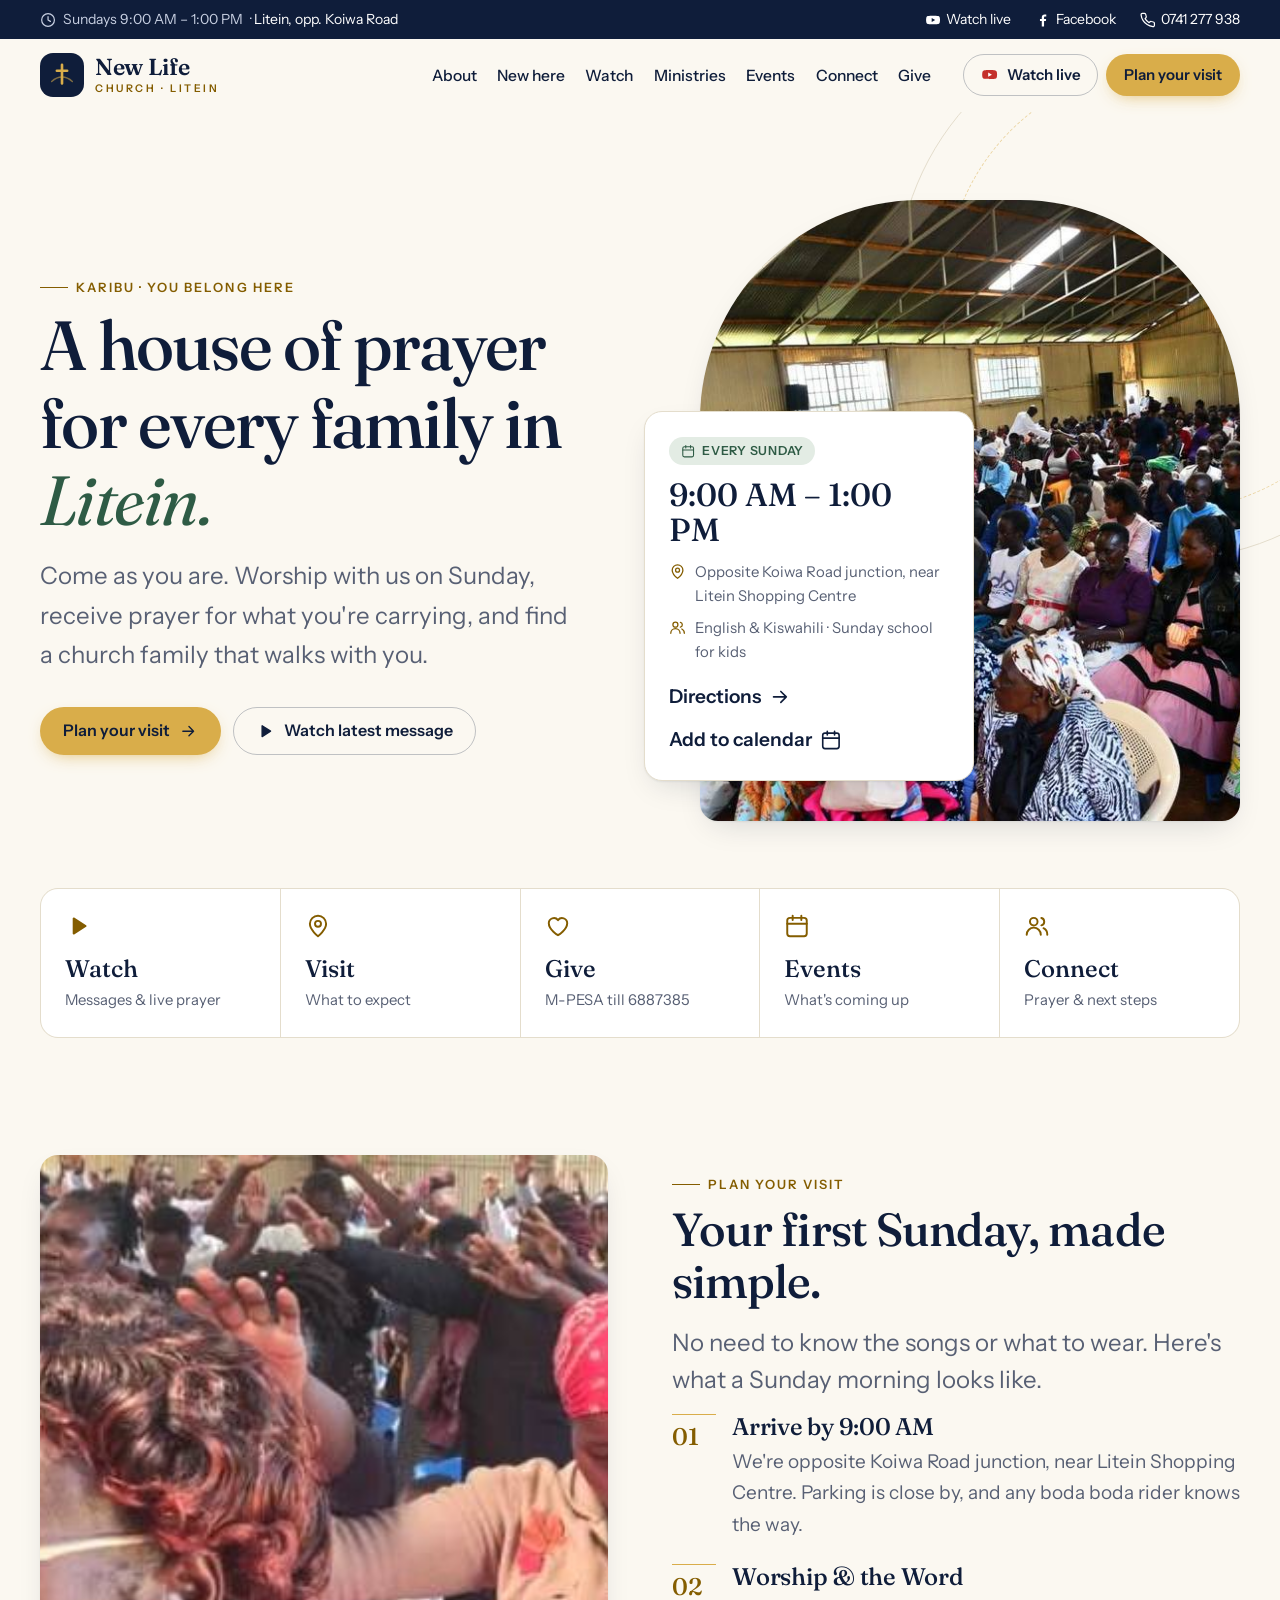
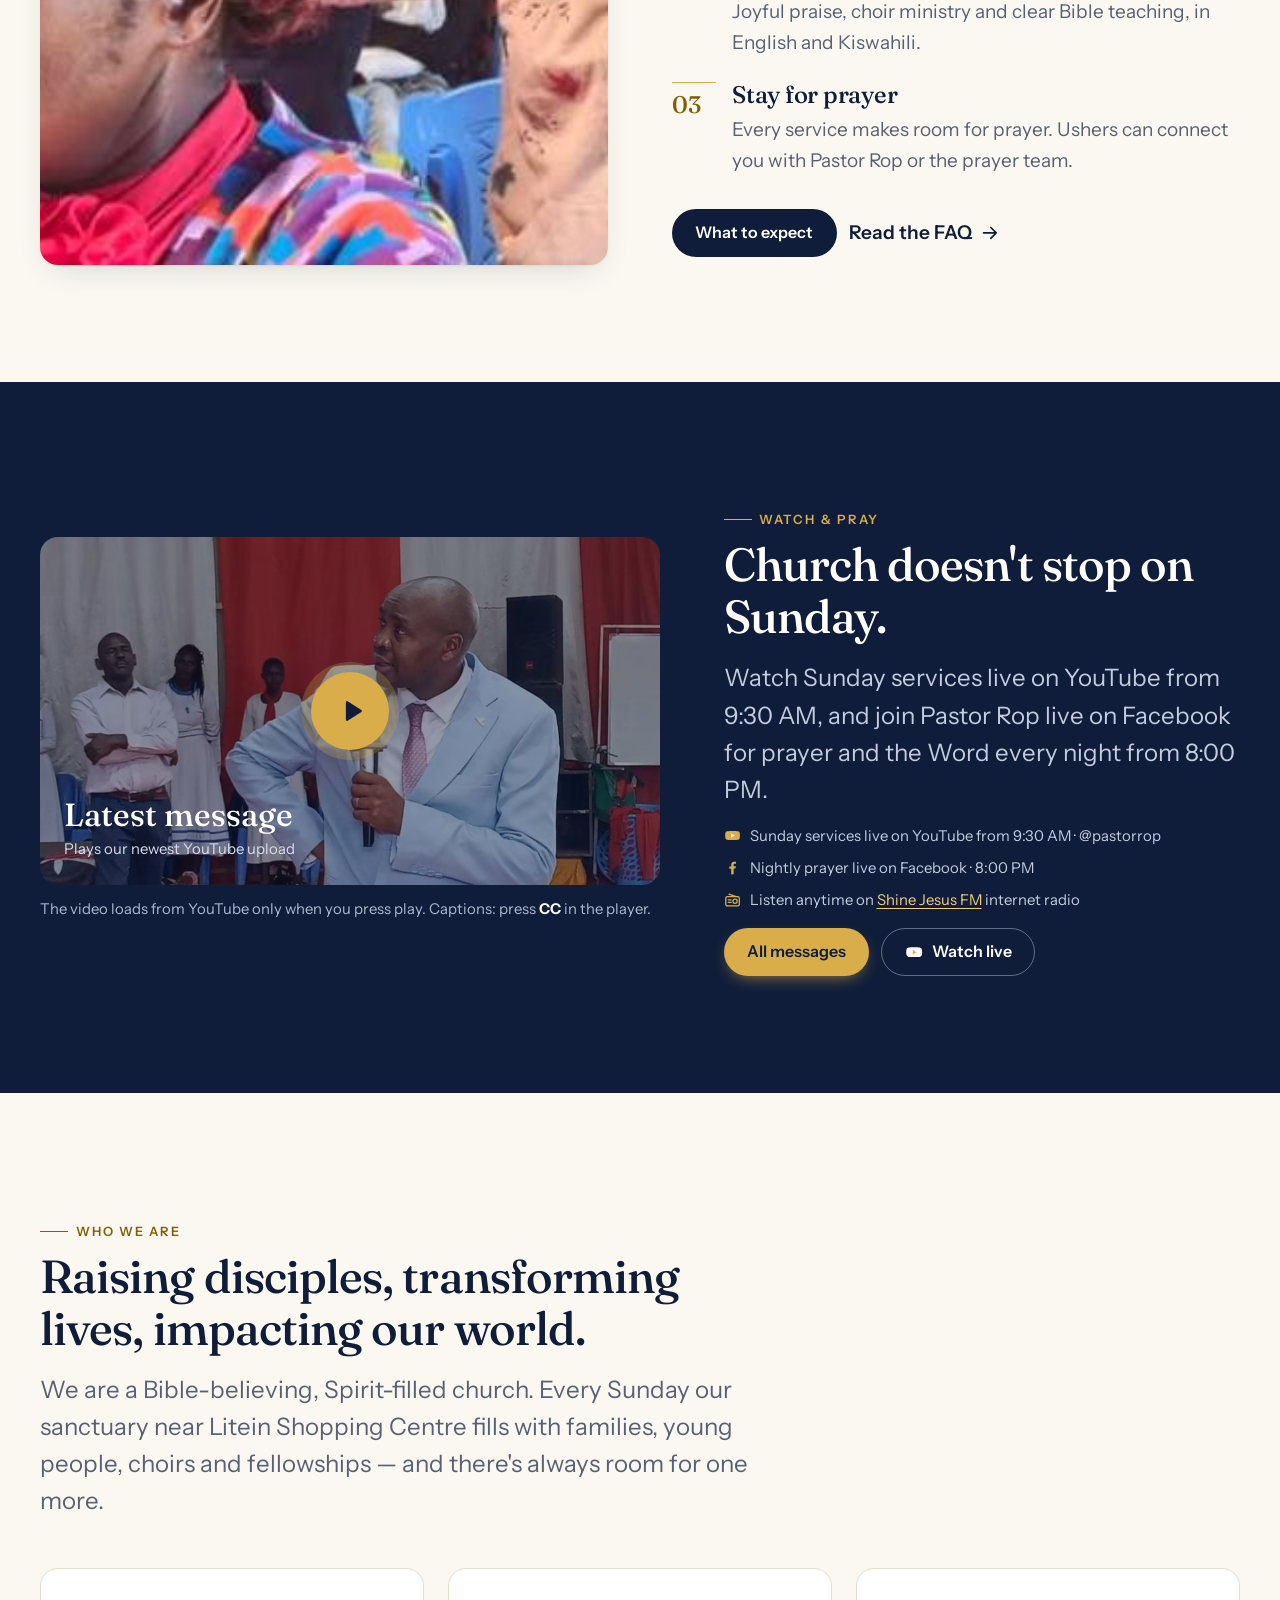
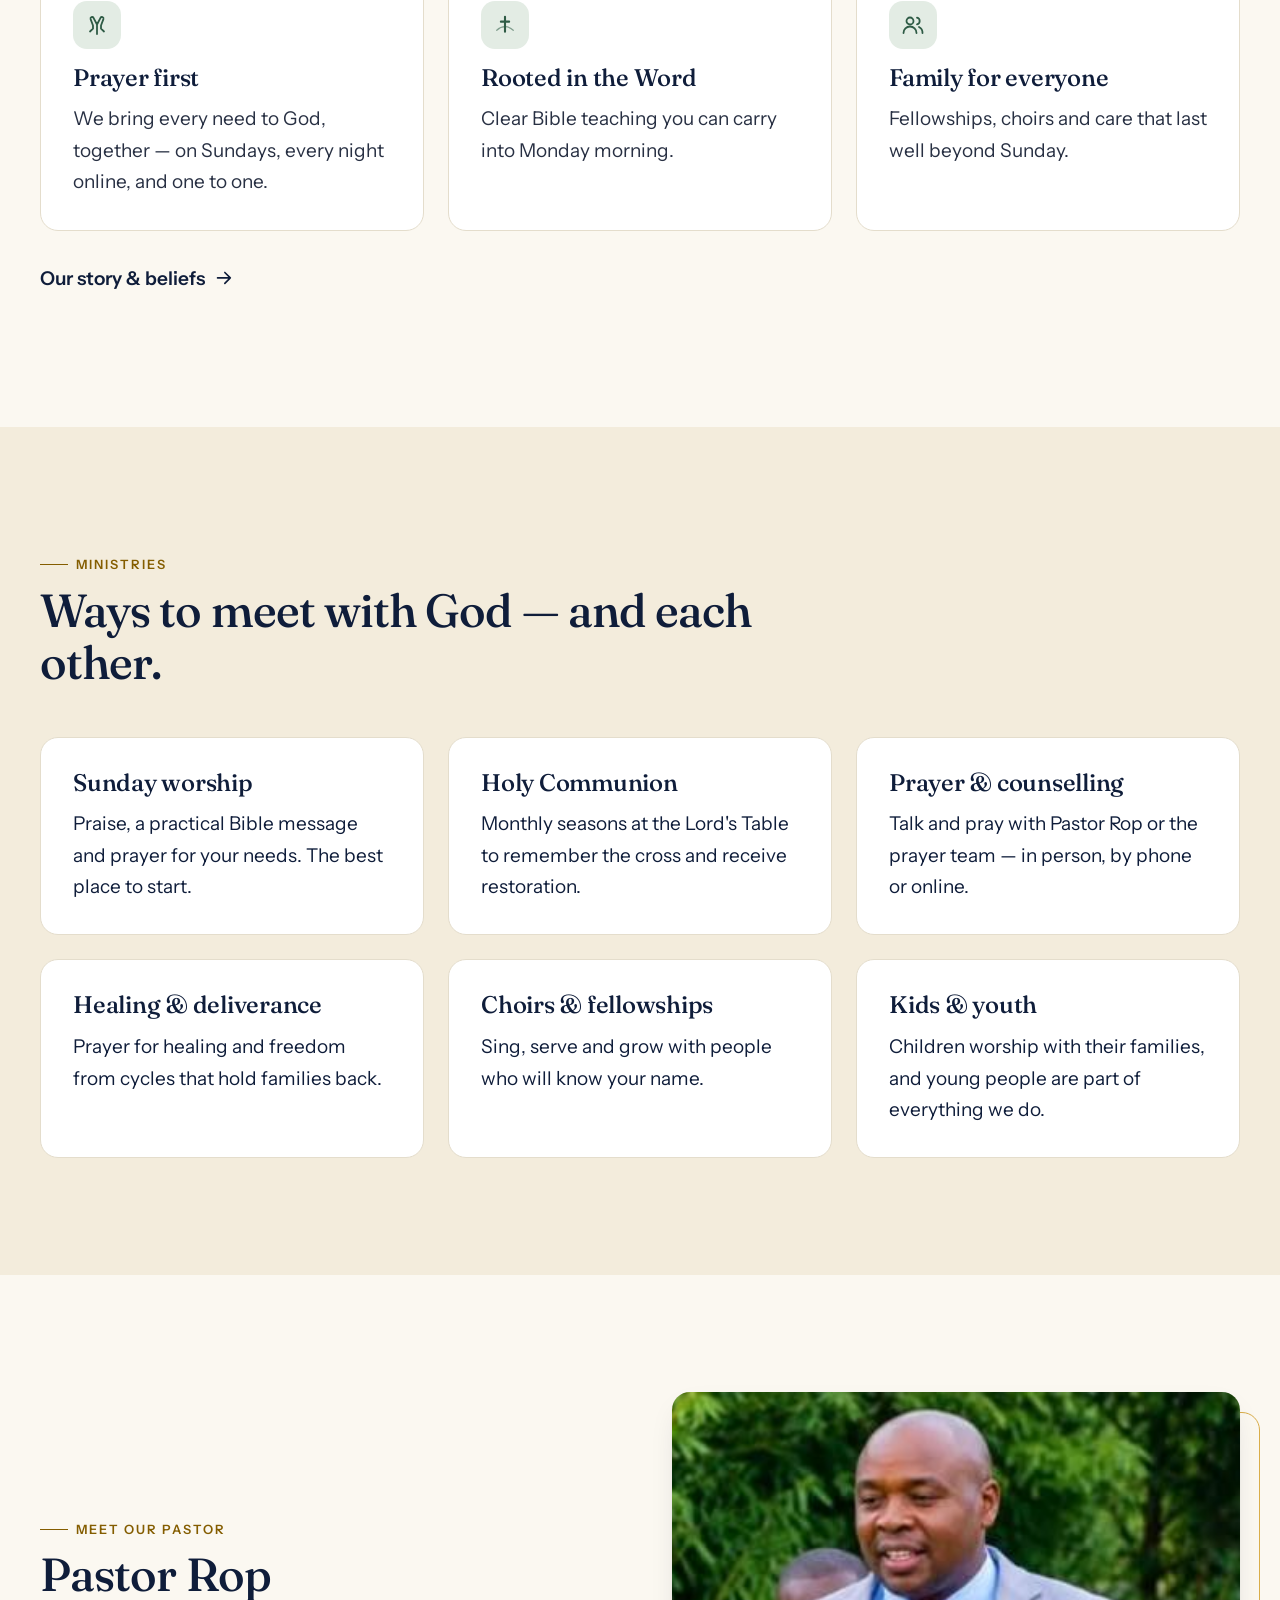
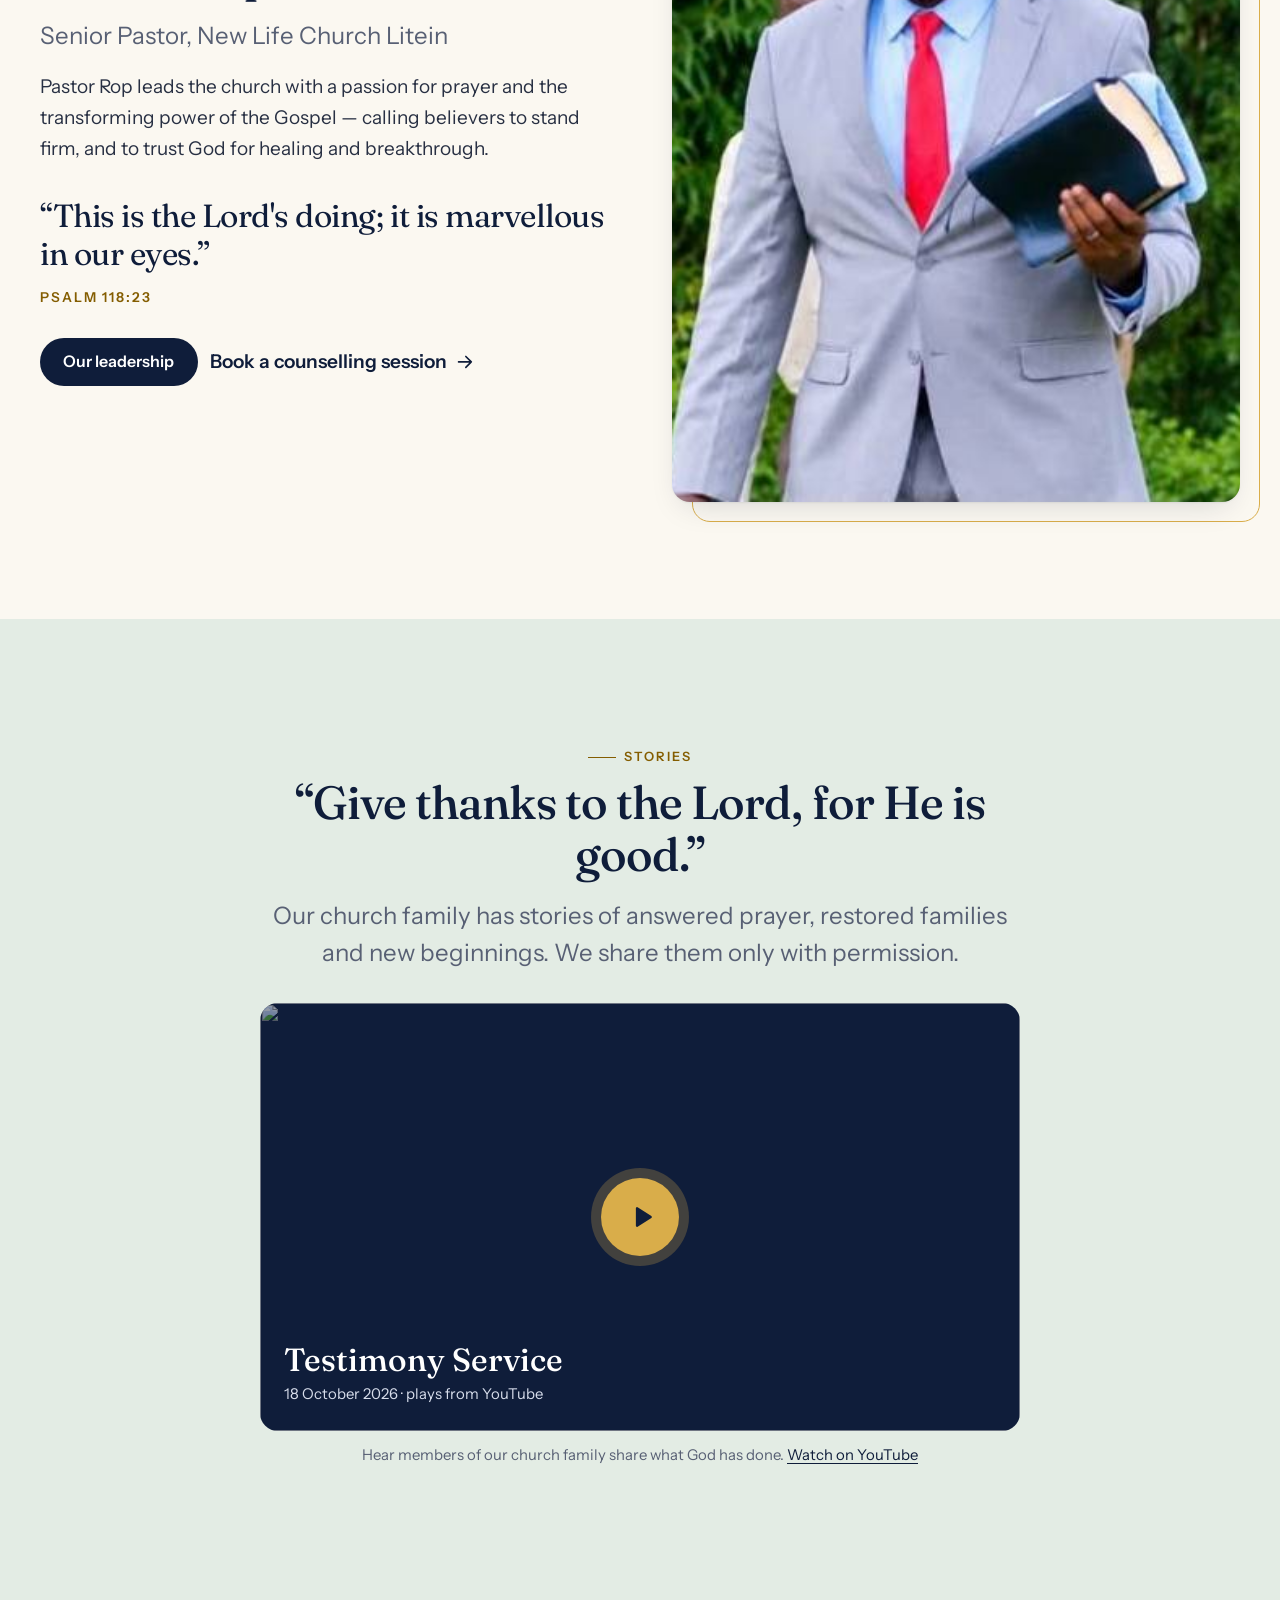
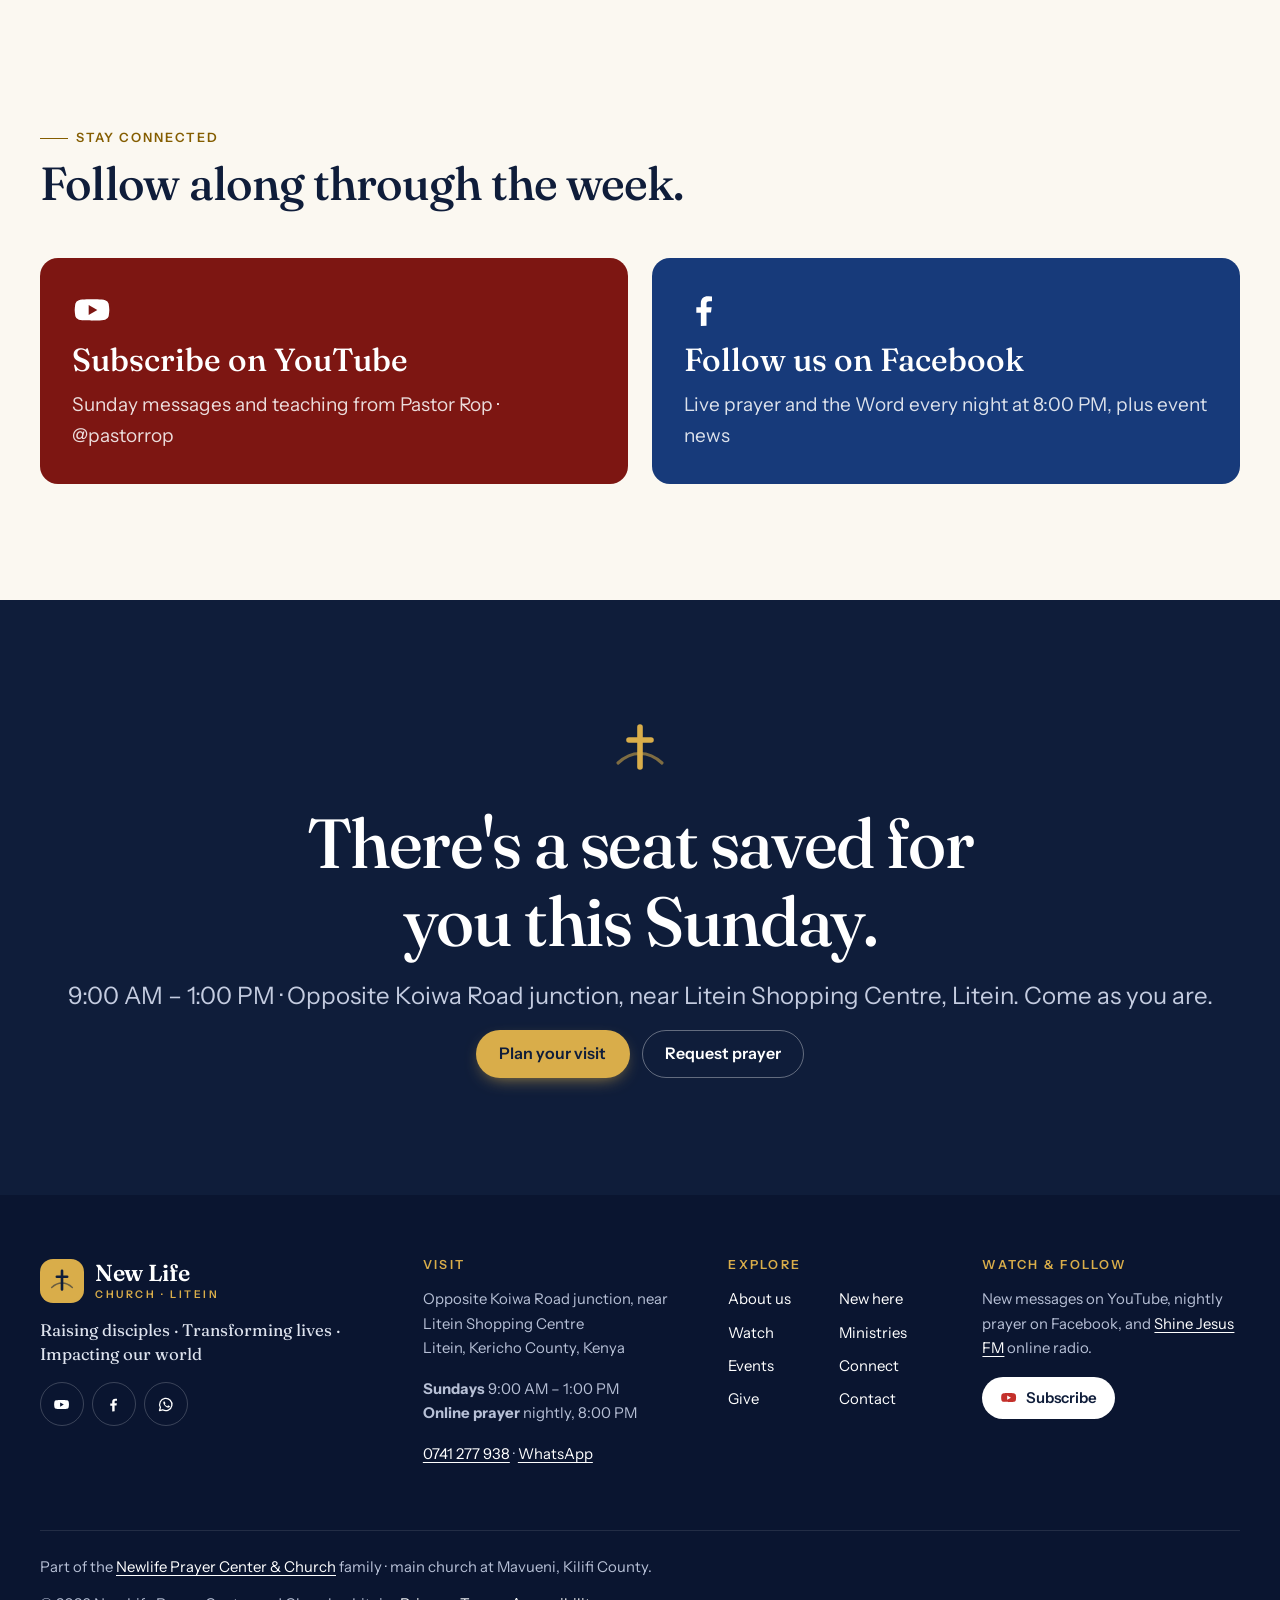
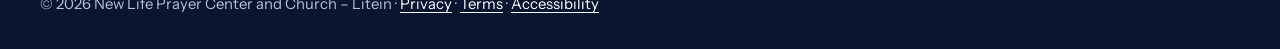
==== commit 41454cd9: "Add files via upload" ====
--- a/index.html
+++ b/index.html
@@ -1,964 +1,348 @@
-<!doctype html>
-<html lang="en">
-<head>
-<meta charset="utf-8">
-<meta name="viewport" content="width=device-width, initial-scale=1, viewport-fit=cover">
-<title>New Life Church Litein · A house of prayer in Kericho County</title>
-<meta name="description" content="New Life Prayer Center and Church, Litein — part of the Newlife family. Sunday worship 8:00 AM–12:30 PM opposite Koiwa Road junction. Holy Communion, healing and deliverance, anointing services, prayer and counselling with Pastor Rop.">
-<meta name="theme-color" content="#0f1d3a">
-<link rel="canonical" href="https://newlife-litein.pages.dev/">
-<link rel="icon" href="/favicon.svg" type="image/svg+xml">
-<link rel="icon" href="/favicon.ico" sizes="32x32">
-<link rel="apple-touch-icon" href="/apple-touch-icon.png">
-<link rel="manifest" href="/site.webmanifest">
-<meta property="og:type" content="website">
-<meta property="og:site_name" content="New Life Church Litein">
-<meta property="og:title" content="New Life Church Litein · Encounter God. Grow in Faith. Live on Mission.">
-<meta property="og:description" content="Sunday worship 8:00 AM – 12:30 PM in Litein, Kericho County. Prayer, Holy Communion, healing and deliverance. All are welcome.">
-<meta property="og:image" content="https://newlife-litein.pages.dev/images/congregation.jpg">
-<meta property="og:locale" content="en_KE">
-<meta name="twitter:card" content="summary_large_image">
-<script type="application/ld+json">
-{"@context":"https://schema.org","@type":"Church","name":"New Life Prayer Center and Church – Litein","alternateName":"New Life Church Litein","slogan":"Raising Disciples · Transforming Lives · Impacting Our World","telephone":"+254741277938","address":{"@type":"PostalAddress","streetAddress":"Opposite Koiwa Road junction, near Litein Shopping Centre","addressLocality":"Litein","addressRegion":"Kericho County","addressCountry":"KE"},"parentOrganization":{"@type":"Church","name":"Newlife Prayer Center & Church","url":"https://newlifeprayercenterandchurch.org/","address":{"@type":"PostalAddress","addressLocality":"Mavueni","addressRegion":"Kilifi County","addressCountry":"KE"}},"openingHoursSpecification":[{"@type":"OpeningHoursSpecification","dayOfWeek":"Sunday","opens":"08:00","closes":"12:30"}],"sameAs":["https://www.youtube.com/@pastorrop"]}
-</script>
-<link rel="preconnect" href="https://fonts.googleapis.com">
-<link rel="preconnect" href="https://fonts.gstatic.com" crossorigin>
-<link href="https://fonts.googleapis.com/css2?family=Plus+Jakarta+Sans:wght@400;500;600;700;800&display=swap" rel="stylesheet">
-<style>
-:root{
-  --bg:#fcfaf5; --surface:#faf8f3; --card:#ffffff;
-  --ink:#0f1d3a; --body:#3d4459; --muted:#6a7187;
-  --gold:#d4a947; --gold-hi:#e8c46a; --gold-soft:#f8f0dc; --gold-edge:#efdfb4; --gold-deep:#8a6306;
-  --indigo:#3b1fd1; --lav:#9494bf; --slate:#515677; --night:#1e253d;
-  --line:#e7e4da; --line-d:rgba(255,255,255,.14);
-  --ff:"Plus Jakarta Sans",system-ui,-apple-system,"Segoe UI",Roboto,sans-serif;
-  --r:20px; --r-sm:14px; --r-lg:28px; --r-pill:999px;
-  --wrap:1120px; --nav-h:64px; --tabs-h:70px;
-  --shadow:0 26px 50px -24px rgba(15,29,58,.42);
-}
-*{margin:0;padding:0;box-sizing:border-box}
-html{scroll-behavior:smooth;scroll-padding-top:calc(var(--nav-h) + 12px)}
-@media (prefers-reduced-motion:reduce){html{scroll-behavior:auto}}
-body{font-family:var(--ff);font-size:16px;line-height:1.6;color:var(--body);background:var(--bg);-webkit-font-smoothing:antialiased;overflow-x:hidden;padding-bottom:var(--tabs-h)}
-@media (min-width:861px){body{padding-bottom:0}}
-h1,h2,h3{color:var(--ink);font-weight:800;letter-spacing:-.02em;line-height:1.12}
-h1{font-size:clamp(2.2rem,1.5rem + 3.2vw,3.9rem)}
-h2{font-size:clamp(1.6rem,1.15rem + 1.5vw,2.3rem)}
-h3{font-size:1.12rem;font-weight:700;letter-spacing:-.01em}
-img{display:block;max-width:100%}
-a{color:inherit;text-decoration:none}
-button{font:inherit;cursor:pointer;border:0;background:none;color:inherit}
-.i{width:20px;height:20px;fill:none;stroke:currentColor;stroke-width:1.9;stroke-linecap:round;stroke-linejoin:round;flex:none}
-.i-sm{width:16px;height:16px}
-.skip{position:fixed;left:14px;top:-60px;z-index:200;background:var(--ink);color:#fff;padding:12px 18px;border-radius:var(--r-sm);transition:top .2s}
-.skip:focus{top:14px}
-:focus-visible{outline:2.5px solid var(--gold);outline-offset:2px;border-radius:6px}
-.on-night :focus-visible,.hero :focus-visible,.on-navy :focus-visible{outline-color:var(--gold-hi)}
-.wrap{max-width:var(--wrap);margin-inline:auto;padding-inline:20px}
-@media (min-width:860px){.wrap{padding-inline:40px}}
-section{position:relative}
-section[id]{scroll-margin-top:calc(var(--nav-h) + 8px)}
-.band{padding-block:60px}
-@media (min-width:860px){.band{padding-block:100px}}
-.kicker{display:inline-block;font-size:.72rem;font-weight:800;letter-spacing:.16em;text-transform:uppercase;color:var(--gold-deep);margin-bottom:12px}
-.on-night .kicker,.on-navy .kicker{color:var(--gold-hi)}
-.head{margin-bottom:30px;max-width:640px}
-.head p{margin-top:12px;color:var(--muted);font-size:1.02rem}
-.on-night{background:var(--night);color:#c4cadb}
-.on-night h2,.on-night h3{color:#fff}
-.on-night p{color:#c4cadb}
-
-/* ---------- Buttons ---------- */
-.btn{display:inline-flex;align-items:center;justify-content:center;gap:10px;font-weight:700;font-size:.97rem;line-height:1;padding:16px 22px;border-radius:var(--r-pill);border:1.5px solid transparent;transition:transform .18s,background .2s,border-color .2s,color .2s;white-space:nowrap}
-.btn:hover{transform:translateY(-2px)}
-.btn .i{width:18px;height:18px}
-.btn-gold{background:var(--gold);color:var(--ink)}
-.btn-gold:hover{background:var(--gold-hi)}
-.btn-navy{background:var(--ink);color:#fff}
-.btn-navy:hover{background:#1b2c52}
-.btn-outline{background:transparent;color:var(--ink);border-color:var(--ink)}
-.btn-outline:hover{background:var(--ink);color:#fff}
-.btn-glass{background:rgba(255,255,255,.12);color:#fff;border-color:rgba(255,255,255,.4);backdrop-filter:blur(6px);-webkit-backdrop-filter:blur(6px)}
-.btn-glass:hover{background:rgba(255,255,255,.2)}
-.btn-block{display:flex;width:100%}
-.btn-sm{padding:12px 16px;font-size:.88rem}
-.link{display:inline-flex;align-items:center;gap:7px;font-weight:700;color:var(--gold-deep)}
-.link:hover{color:var(--ink)}
-
-/* ---------- Icon chips ---------- */
-.ic{flex:none;width:42px;height:42px;border-radius:13px;display:grid;place-items:center;background:var(--ink);color:var(--gold)}
-.ic.gold{background:var(--gold-soft);color:var(--gold-deep)}
-.ic.glass{background:rgba(255,255,255,.14);color:var(--gold-hi)}
-.ic.lg{width:50px;height:50px;border-radius:16px}
-
-/* ---------- Pills & kickers ---------- */
-.pill{display:inline-flex;align-items:center;gap:6px;font-size:.74rem;font-weight:700;background:var(--gold-soft);color:var(--gold-deep);padding:6px 12px;border-radius:var(--r-pill);border:1px solid var(--gold-edge);white-space:nowrap}
-.pill-dot{display:inline-flex;align-items:center;gap:9px;font-size:.72rem;font-weight:800;letter-spacing:.14em;text-transform:uppercase;color:var(--gold-hi);background:rgba(15,29,58,.42);border:1px solid rgba(255,255,255,.2);padding:8px 14px;border-radius:var(--r-pill);backdrop-filter:blur(4px);-webkit-backdrop-filter:blur(4px)}
-.pill-dot::before{content:"";width:7px;height:7px;border-radius:50%;background:var(--gold)}
-
-/* ---------- Nav ---------- */
-.nav{position:fixed;top:0;left:0;right:0;z-index:100;height:var(--nav-h);display:flex;align-items:center;color:#fff;transition:background .3s,box-shadow .3s,color .3s}
-.nav.scrolled{background:rgba(252,250,245,.94);backdrop-filter:saturate(1.4) blur(12px);-webkit-backdrop-filter:saturate(1.4) blur(12px);color:var(--ink);box-shadow:0 1px 0 var(--line)}
-.nav-in{display:flex;align-items:center;gap:14px;width:100%}
-.brand{display:flex;align-items:center;gap:11px;color:inherit}
-.brand svg{width:40px;height:40px;flex:none}
-.brand b{display:block;font-size:.98rem;font-weight:800;line-height:1.1;letter-spacing:-.01em}
-.brand small{display:block;font-size:.58rem;letter-spacing:.2em;text-transform:uppercase;opacity:.75;font-weight:700}
-.menu{display:none;list-style:none;margin-left:auto;align-items:center;gap:2px}
-.menu a{display:block;padding:9px 13px;border-radius:var(--r-pill);font-weight:600;font-size:.92rem;opacity:.85}
-.menu a:hover{opacity:1;background:rgba(127,127,127,.12)}
-.menu a[aria-current="true"]{opacity:1;color:var(--gold-deep)}
-@media (min-width:860px){.menu{display:flex}}
-.nav-visit{margin-left:auto;padding:10px 18px;font-size:.88rem}
-@media (min-width:860px){.nav-visit{margin-left:0}}
-.burger{width:42px;height:42px;display:grid;place-items:center;border-radius:12px;background:rgba(255,255,255,.14)}
-.nav.scrolled .burger{background:var(--gold-soft);color:var(--ink)}
-@media (min-width:860px){.burger{display:none}}
-.drawer{position:fixed;top:var(--nav-h);left:0;right:0;bottom:0;z-index:99;background:var(--ink);color:#fff;padding:14px 22px 40px;display:flex;flex-direction:column;transform:translateY(-8px);opacity:0;visibility:hidden;transition:opacity .25s,transform .25s,visibility .25s;overflow:auto}
-.drawer.open{opacity:1;transform:none;visibility:visible}
-.drawer a:not(.btn){display:flex;justify-content:space-between;align-items:center;padding:16px 4px;font-size:1.1rem;font-weight:700;border-bottom:1px solid var(--line-d)}
-.drawer .btn{margin-top:18px}
-
-/* ---------- Hero ---------- */
-.hero{position:relative;isolation:isolate;color:#fff;min-height:620px;display:flex;align-items:flex-end;padding:calc(var(--nav-h) + 56px) 0 150px}
-@media (min-width:860px){.hero{min-height:700px}}
-.hero-bg{position:absolute;inset:0;z-index:-2;overflow:hidden;background:var(--night)}
-.hero-bg img{width:100%;height:100%;object-fit:cover;object-position:center 30%}
-.hero-scrim{position:absolute;inset:0;z-index:-1;background:linear-gradient(180deg,rgba(144,144,185,.62) 0%,rgba(81,86,119,.78) 38%,rgba(30,37,61,.94) 74%,#1e253d 100%)}
-.hero h1{color:#fff;max-width:15ch;margin:20px 0 16px}
-.hero h1 .gold{color:var(--gold)}
-.hero .lead{color:#e8e7f0;font-size:1.04rem;max-width:44ch}
-.hero-cta{display:grid;gap:12px;margin-top:28px;max-width:440px}
-
-/* hero card */
-.hero-card{position:relative;z-index:2;margin:-108px auto 0;max-width:460px;background:#fff;border-radius:var(--r);box-shadow:var(--shadow);padding:24px;color:var(--body)}
-.hc-head{display:flex;align-items:center;justify-content:space-between;gap:10px}
-.hc-head h3{font-size:1.1rem}
-.hc-list{list-style:none;display:flex;flex-direction:column;gap:16px;margin:20px 0}
-.hc-list li{display:flex;gap:14px;align-items:flex-start}
-.hc-list b{display:block;color:var(--ink);font-size:.95rem;line-height:1.35}
-.hc-list div>span{display:block;font-size:.84rem;color:var(--muted);line-height:1.45}
-.hc-actions{display:grid;grid-template-columns:1fr 1fr;gap:10px}
-
-/* ---------- Who we are ---------- */
-.values{list-style:none;display:grid;gap:12px;margin-top:28px}
-.value{display:flex;gap:14px;align-items:center;background:#fff;border:1px solid var(--line);border-radius:var(--r-sm);padding:16px 18px}
-.value b{display:block;color:var(--ink);font-weight:700;font-size:.98rem;line-height:1.3}
-.value div>span{display:block;font-size:.9rem;color:var(--muted);line-height:1.45}
-
-/* ---------- This Sunday ---------- */
-.upcard{position:relative;max-width:520px;margin-inline:auto;border-radius:var(--r-lg);overflow:hidden;color:#fff;background:linear-gradient(180deg,#e7e4f8 0%,#a4a4cf 26%,#3d4670 56%,#0f1d3a 100%);box-shadow:var(--shadow)}
-.upcard .art{position:relative;height:250px;display:grid;place-items:end center;padding-bottom:0}
-.upcard .art .frame{width:150px;height:150px;border-radius:26px;overflow:hidden;margin-bottom:-6px;border:3px solid rgba(255,255,255,.7);box-shadow:0 18px 30px -12px rgba(15,29,58,.55)}
-.upcard .art img{width:100%;height:100%;object-fit:cover}
-.upcard .tag{position:absolute;left:18px;top:18px;z-index:2;display:inline-flex;align-items:center;gap:8px;background:#fff;color:var(--ink);padding:8px 14px;border-radius:var(--r-pill);font-size:.8rem;font-weight:700}
-.upcard .tag .i{width:15px;height:15px;color:var(--gold-deep)}
-.upcard .tag .live-dot{width:9px;height:9px;border-radius:50%;background:#d42a2a;box-shadow:0 0 0 0 rgba(212,42,42,.6);animation:pulse 1.8s infinite}
-@keyframes pulse{70%{box-shadow:0 0 0 9px rgba(212,42,42,0)}100%{box-shadow:0 0 0 0 rgba(212,42,42,0)}}
-@media (prefers-reduced-motion:reduce){.upcard .tag .live-dot{animation:none}}
-.upcard .body{padding:6px 26px 28px;display:flex;flex-direction:column;gap:14px}
-.upcard h3{color:#fff;font-size:1.45rem}
-.upcard p{color:#d7dbea;font-size:.95rem}
-.chips{display:flex;flex-wrap:wrap;gap:8px}
-.chip{display:inline-flex;align-items:center;gap:7px;background:rgba(255,255,255,.14);border:1px solid rgba(255,255,255,.2);border-radius:var(--r-pill);padding:7px 12px;font-size:.82rem;color:#fff;font-weight:600}
-.chip .i{width:15px;height:15px;color:var(--gold-hi)}
-.upcard .meta{list-style:none;display:flex;flex-direction:column;gap:8px}
-.upcard .meta li{display:flex;gap:10px;align-items:center;color:#e6e9f3;font-size:.94rem}
-.upcard .meta .i{color:var(--gold-hi);width:18px;height:18px}
-.upcard .acts{display:flex;flex-wrap:wrap;gap:10px}
-
-/* glance rows */
-.glance-title{font-size:1.4rem;margin:44px 0 16px;text-align:left}
-.rows{background:#fff;border:1px solid var(--line);border-radius:var(--r);overflow:hidden;max-width:620px;margin-inline:auto}
-.row{display:flex;align-items:center;gap:14px;padding:18px 20px;border-top:1px solid var(--line)}
-.row:first-child{border-top:0}
-.row>div{flex:1;min-width:0}
-.row b{display:block;color:var(--ink);font-size:.98rem;line-height:1.3}
-.row div>span{display:block;color:var(--muted);font-size:.88rem;line-height:1.45}
-.row a.num{color:var(--ink);font-weight:800;text-decoration:underline;text-underline-offset:3px}
-.row .side{width:36px;height:36px;border-radius:50%;display:grid;place-items:center;background:var(--surface);color:var(--ink);flex:none}
-.row .side:hover{background:var(--gold-soft)}
-
-/* ---------- Services rail ---------- */
-.swipe{display:inline-flex;align-items:center;gap:5px;font-size:.84rem;font-weight:700;color:var(--muted)}
-@media (min-width:860px){.swipe{display:none}}
-.rail{display:flex;gap:14px;overflow-x:auto;scroll-snap-type:x mandatory;scroll-padding-inline:20px;padding:4px 20px 18px;margin:0 -20px;scrollbar-width:none;-webkit-overflow-scrolling:touch}
-.rail::-webkit-scrollbar{display:none}
-.svc{flex:0 0 min(80%,300px);scroll-snap-align:start;background:#fff;border:1px solid var(--line);border-radius:var(--r);padding:22px;display:flex;flex-direction:column;gap:12px;transition:transform .25s,border-color .25s}
-.svc:hover{transform:translateY(-3px);border-color:var(--gold)}
-.svc p{font-size:.9rem;color:var(--muted);line-height:1.5}
-.svc .when{margin-top:auto;padding-top:14px;border-top:1px solid var(--line);display:flex;flex-direction:column;gap:7px;font-size:.84rem}
-.svc .when div{display:flex;gap:8px;align-items:flex-start;color:var(--body)}
-.svc .when .i{width:15px;height:15px;color:var(--gold-deep);margin-top:2px}
-.svc .when strong{color:var(--ink);font-weight:700}
-.svc .link{font-size:.9rem;margin-top:2px}
-@media (min-width:860px){
-  .rail{display:grid;grid-template-columns:repeat(3,1fr);overflow:visible;margin:0;padding:0}
-  .svc{flex:initial}
-}
-
-/* ---------- Pastor ---------- */
-.pastor{max-width:660px;margin-inline:auto;background:#fff;border:1px solid var(--line);border-radius:var(--r-lg);padding:26px}
-.pastor-top{display:flex;gap:16px;align-items:center}
-.pastor-top figure{width:96px;height:96px;border-radius:24px;overflow:hidden;flex:none;box-shadow:0 14px 26px -16px rgba(15,29,58,.5)}
-.pastor-top img{width:100%;height:100%;object-fit:cover}
-.pastor-top .kicker{font-size:.66rem;margin-bottom:6px}
-.pastor-top h3{font-size:1.4rem}
-.pastor-top .role{display:block;font-size:.88rem;color:var(--muted)}
-.pastor p.pastor-copy{margin-top:20px;color:var(--body)}
-.verse{margin:20px 0 22px;background:var(--gold-soft);border-left:3px solid var(--gold);border-radius:var(--r-sm);padding:16px 18px;color:var(--ink);font-weight:700;font-size:1.02rem;line-height:1.45}
-.verse cite{display:block;font-style:normal;font-size:.8rem;color:var(--gold-deep);margin-top:6px;font-weight:700;letter-spacing:.02em}
-
-/* ---------- Testimonies (night) ---------- */
-.quotes{display:grid;grid-template-columns:1fr;gap:16px}
-@media (min-width:860px){.quotes{grid-template-columns:repeat(3,1fr)}}
-.quote{position:relative;background:rgba(255,255,255,.05);border:1px solid var(--line-d);border-radius:var(--r);padding:26px;display:flex;flex-direction:column;gap:16px}
-.quote .sample{position:absolute;right:14px;top:14px;font-size:.64rem;font-weight:700;color:#c4cadb;background:rgba(255,255,255,.08);padding:4px 9px;border-radius:var(--r-pill)}
-.quote .qi{width:30px;height:30px;color:var(--gold)}
-.quote blockquote p{color:#eceef5;font-size:.98rem;line-height:1.6}
-.quote figcaption footer{display:flex;align-items:center;gap:12px;font-size:.88rem;color:#c4cadb}
-.quote .avatar{display:grid;place-items:center;width:40px;height:40px;border-radius:50%;background:var(--gold);color:var(--ink);font-weight:800}
-.quote b{display:block;color:#fff;font-weight:700}
-.fine{margin-top:24px;font-size:.82rem;color:#aab2c6;max-width:70ch}
-
-/* ---------- FAQ (night) ---------- */
-.faq{display:grid;grid-template-columns:1fr;gap:34px;align-items:start}
-@media (min-width:860px){.faq{grid-template-columns:.8fr 1.2fr;gap:60px}}
-.faq .lead{margin-top:12px;color:#c4cadb}
-.acc{display:flex;flex-direction:column;gap:10px}
-.acc details{background:rgba(255,255,255,.05);border:1px solid var(--line-d);border-radius:var(--r-sm)}
-.acc summary{display:flex;align-items:center;justify-content:space-between;gap:14px;padding:17px 18px;font-weight:700;color:#fff;cursor:pointer;list-style:none;font-size:.98rem}
-.acc summary::-webkit-details-marker{display:none}
-.acc summary .i{color:var(--gold);transition:transform .25s}
-.acc details[open] summary .i{transform:rotate(180deg)}
-.acc .ans{padding:0 18px 18px;color:#c4cadb;font-size:.94rem}
-.acc .ans a{color:var(--gold-hi);font-weight:700}
-
-/* ---------- Prayer form ---------- */
-.prayer-card{max-width:620px;margin-inline:auto;background:var(--surface);border:1px solid var(--gold-edge);border-radius:var(--r-lg);padding:clamp(24px,4vw,36px)}
-.prayer-card .ic{background:#fff;color:var(--gold-deep);box-shadow:0 1px 0 var(--line)}
-.prayer-card h3{font-size:1.35rem;margin:18px 0 6px}
-.assure{list-style:none;display:grid;gap:12px;margin:18px 0 24px;padding:16px;background:#fff;border:1px solid var(--line);border-radius:var(--r-sm)}
-.assure li{display:flex;gap:12px;align-items:flex-start;font-size:.9rem;color:var(--muted);line-height:1.5}
-.assure b{display:block;color:var(--ink);font-size:.95rem}
-.assure .ic{width:36px;height:36px;border-radius:11px}
-.gallery{display:grid;grid-template-columns:1fr 1fr;gap:10px}
-.gallery figure{border-radius:16px;overflow:hidden;aspect-ratio:1;background:var(--line)}
-.gallery figure.wide{grid-column:span 2;aspect-ratio:16/9}
-.gallery img{width:100%;height:100%;object-fit:cover;transition:transform .4s}
-.gallery figure:hover img{transform:scale(1.04)}
-@media (min-width:860px){.gallery{grid-template-columns:repeat(3,1fr)}.gallery figure.wide{grid-column:span 2}}
-.verse-card{max-width:680px;margin-inline:auto;background:var(--ink);color:#fff;border-radius:var(--r-lg);padding:clamp(26px,4vw,40px);text-align:center}
-.verse-card .kicker{color:var(--gold-hi)}
-.verse-card blockquote{font-size:clamp(1.05rem,.95rem + .5vw,1.3rem);line-height:1.55;color:#eef0f7;font-weight:600}
-.verse-card cite{display:block;margin-top:14px;font-style:normal;font-size:.82rem;font-weight:700;color:var(--gold-hi);letter-spacing:.04em}
-.prayer-card>p{color:var(--muted);font-size:.95rem;margin-bottom:22px}
-.field{margin-bottom:16px}
-.field label{display:block;font-weight:700;font-size:.9rem;color:var(--ink);margin-bottom:7px}
-.field label .opt{font-weight:500;color:var(--muted)}
-.field label .req{color:#b3261e}
-input,textarea{width:100%;font:inherit;font-size:.98rem;color:var(--ink);background:#fff;border:1px solid var(--line);border-radius:12px;padding:13px 14px;transition:border-color .2s,box-shadow .2s}
-textarea{min-height:120px;resize:vertical}
-input::placeholder,textarea::placeholder{color:#9ea3b4}
-input:focus,textarea:focus{outline:none;border-color:var(--gold);box-shadow:0 0 0 3px rgba(212,169,71,.22)}
-.err{display:none;align-items:center;gap:7px;margin-top:7px;font-size:.84rem;color:#b3261e}
-.err .i{width:16px;height:16px}
-[data-invalid] input,[data-invalid] textarea{border-color:#d3463a;background:#fdf3f2}
-[data-invalid] .err{display:flex}
-.kept{font-size:.84rem;color:var(--muted);margin:-4px 0 16px}
-.check{display:flex;align-items:flex-start;gap:10px;font-size:.92rem;color:var(--body);margin-bottom:18px;cursor:pointer}
-.check input{width:auto;margin-top:4px;accent-color:var(--ink)}
-.status{display:none;gap:10px;align-items:flex-start;padding:14px 16px;border-radius:var(--r-sm);margin-bottom:16px;font-size:.92rem}
-.status.ok{display:flex;background:#eef7ee;color:#1e5b2a}
-.status.bad{display:flex;background:#fdf0ee;color:#9a271b}
-.status .i{flex:none}
-.status a{font-weight:700;text-decoration:underline}
-#submit{width:100%}
-#submit[aria-busy="true"] .spinner{display:block}
-.spinner{display:none;width:18px;height:18px;border:2.5px solid rgba(255,255,255,.3);border-top-color:#fff;border-radius:50%;animation:spin .7s linear infinite}
-@keyframes spin{to{transform:rotate(360deg)}}
-.hp{position:absolute;left:-9999px;width:1px;height:1px;overflow:hidden}
-.talk{margin-top:22px;text-align:center;font-size:.9rem;color:var(--muted)}
-.talk a{display:block;margin-top:4px;font-weight:800;color:var(--ink);text-decoration:underline;text-underline-offset:3px;font-size:1rem}
-
-/* ---------- Give (navy) ---------- */
-.give{max-width:720px;margin-inline:auto;background:var(--ink);color:#c4cadb;border-radius:var(--r-lg);padding:clamp(26px,4vw,38px);position:relative;overflow:hidden}
-.give::after{content:"";position:absolute;right:-70px;top:-70px;width:200px;height:200px;border-radius:50%;background:rgba(212,169,71,.08);pointer-events:none}
-.give h2{color:#fff;font-size:clamp(1.5rem,1.1rem + 1.2vw,2rem);margin:14px 0 10px}
-.give>p{color:#c4cadb;font-size:.96rem;max-width:56ch}
-.seg{display:grid;grid-template-columns:repeat(3,1fr);background:rgba(255,255,255,.07);border-radius:var(--r-pill);padding:5px;margin:22px 0 18px}
-.seg button{padding:11px 8px;border-radius:var(--r-pill);font-weight:700;font-size:.9rem;color:#c4cadb;display:flex;align-items:center;justify-content:center;gap:6px}
-.seg button[aria-selected="true"]{background:#fff;color:var(--ink)}
-.seg button:disabled{opacity:.55;cursor:not-allowed}
-.soon{font-size:.55rem;letter-spacing:.06em;background:var(--gold);color:var(--ink);padding:2px 5px;border-radius:6px;font-weight:800;text-transform:uppercase}
-.panel-card{background:#fff;color:var(--body);border-radius:var(--r);padding:22px}
-.tagline{display:inline-flex;align-items:center;gap:7px;font-size:.72rem;font-weight:800;letter-spacing:.06em;text-transform:uppercase;background:#e7f5ea;color:#1e6b35;padding:6px 11px;border-radius:var(--r-pill)}
-.panel-card h3{margin:14px 0 14px;font-size:1.05rem}
-.till{display:flex;align-items:center;justify-content:space-between;gap:12px;padding:16px 18px;border:1px solid var(--line);border-radius:var(--r-sm);background:var(--surface)}
-.till small{display:block;color:var(--muted);font-size:.78rem;font-weight:600;margin-bottom:2px}
-.till b{font-size:1.5rem;font-weight:800;letter-spacing:.03em;color:var(--ink)}
-.copy{display:inline-flex;align-items:center;gap:7px;background:var(--ink);color:#fff;font-weight:700;font-size:.86rem;padding:11px 15px;border-radius:var(--r-pill);flex:none}
-.copy:hover{background:#1b2c52}
-.steps{list-style:none;display:flex;flex-direction:column;gap:12px;margin-top:20px}
-.steps li{display:flex;gap:12px;align-items:flex-start;font-size:.94rem;color:var(--body)}
-.steps .n{flex:none;width:26px;height:26px;border-radius:50%;background:var(--gold);color:var(--ink);font-weight:800;font-size:.8rem;display:grid;place-items:center}
-.steps b{color:var(--ink)}
-.trust{margin-top:18px;background:var(--gold-soft);border-radius:var(--r-sm);padding:14px 16px;display:flex;flex-direction:column;gap:8px;font-size:.88rem;color:var(--body)}
-.trust div{display:flex;gap:9px;align-items:flex-start}
-.trust .i{width:16px;height:16px;color:var(--gold-deep);margin-top:3px}
-.give-note{font-size:.84rem;color:#aab2c6;margin-top:16px}
-[hidden]{display:none!important}
-
-/* ---------- Watch ---------- */
-.watch{max-width:820px;margin-inline:auto;background:#fff;border:1px solid var(--line);border-radius:var(--r-lg);overflow:hidden}
-.video{position:relative;aspect-ratio:16/9;background:var(--night);overflow:hidden}
-.video img{position:absolute;inset:0;width:100%;height:100%;object-fit:cover;opacity:.85}
-.video button{position:absolute;inset:0;width:100%;height:100%;display:grid;place-items:center}
-.video .play{display:grid;place-items:center;width:72px;height:72px;border-radius:50%;background:var(--gold);color:var(--ink);box-shadow:0 10px 30px rgba(0,0,0,.35);transition:transform .2s}
-.video .play .i{width:28px;height:28px;margin-left:3px;stroke-width:2.2}
-.video button:hover .play{transform:scale(1.08)}
-.video iframe{width:100%;height:100%;border:0;display:block}
-.watch .body{display:flex;align-items:center;justify-content:space-between;gap:16px;flex-wrap:wrap;padding:22px 24px}
-.watch .body h3{margin-bottom:2px}
-.watch .body p{color:var(--muted);font-size:.92rem}
-
-/* ---------- Footer ---------- */
-.foot{padding:0 20px 28px}
-.foot-card{max-width:var(--wrap);margin-inline:auto;background:var(--ink);color:#c4cadb;border-radius:var(--r-lg);padding:30px 26px;font-size:.94rem}
-.foot .brand b{color:#fff}
-.foot .brand small{color:#c4cadb}
-.foot-list{list-style:none;display:flex;flex-direction:column;gap:14px;margin-top:22px}
-.foot-list li{display:flex;gap:12px;align-items:center}
-.foot-list .i{color:var(--gold);width:18px;height:18px}
-.foot-list a{color:#fff;text-decoration:underline;text-underline-offset:3px}
-.socials{display:flex;gap:10px;margin:22px 0 4px}
-.soc{width:44px;height:44px;border-radius:14px;background:rgba(255,255,255,.08);display:grid;place-items:center;color:#fff;transition:background .2s}
-.soc:hover{background:rgba(212,169,71,.22)}
-.foot-note{font-size:.82rem;color:#aab2c6;margin-top:18px;padding-top:18px;border-top:1px solid var(--line-d)}
-.foot-bottom{display:flex;flex-wrap:wrap;gap:12px 20px;justify-content:space-between;align-items:center;margin-top:20px;font-size:.8rem;color:#aab2c6}
-.lnk{color:#c4cadb;text-decoration:underline;text-underline-offset:3px}
-.lnk:hover{color:var(--gold-hi)}
-
-/* ---------- Bottom tabs (mobile) ---------- */
-.tabs{position:fixed;left:0;right:0;bottom:0;z-index:90;height:var(--tabs-h);background:rgba(255,255,255,.97);backdrop-filter:blur(10px);-webkit-backdrop-filter:blur(10px);border-top:1px solid var(--line);display:grid;grid-template-columns:repeat(5,1fr);padding:8px 6px calc(8px + env(safe-area-inset-bottom))}
-.tabs a{display:flex;flex-direction:column;align-items:center;justify-content:center;gap:4px;font-size:.68rem;font-weight:700;color:var(--muted);border-radius:14px}
-.tabs .tb{width:50px;height:30px;border-radius:var(--r-pill);display:grid;place-items:center}
-.tabs a[aria-current="true"] .tb{background:var(--gold-soft);color:var(--ink)}
-.tabs a[aria-current="true"]{color:var(--ink)}
-.tabs .i{width:19px;height:19px}
-@media (min-width:861px){.tabs{display:none}}
-
-/* ---------- Reveal ---------- */
-.js [data-reveal]{opacity:0;transform:translateY(14px);transition:opacity .6s var(--ease,ease),transform .6s}
-.js [data-reveal].in{opacity:1;transform:none}
-@media (prefers-reduced-motion:reduce){.js [data-reveal]{opacity:1;transform:none;transition:none}}
-
-/* ---------- Dialogs & toast ---------- */
-dialog{max-width:620px;width:92vw;border:0;border-radius:var(--r-lg);padding:0;color:var(--body);box-shadow:0 30px 80px rgba(0,0,0,.4)}
-dialog::backdrop{background:rgba(7,13,35,.55)}
-.dlg-head{display:flex;align-items:center;justify-content:space-between;gap:16px;padding:20px 24px;border-bottom:1px solid var(--line);position:sticky;top:0;background:#fff}
-.dlg-head h2{font-size:1.3rem}
-.dlg-x{display:grid;place-items:center;width:40px;height:40px;border-radius:50%;background:var(--surface);color:var(--ink)}
-.dlg-body{padding:22px 24px;max-height:70vh;overflow:auto}
-.dlg-body h3{font-size:1rem;margin:18px 0 8px}
-.dlg-body p,.dlg-body li{font-size:.94rem;margin-bottom:8px}
-.dlg-body ul{padding-left:20px}
-.toast{position:fixed;left:50%;bottom:calc(var(--tabs-h) + 14px);z-index:120;transform:translate(-50%,20px);opacity:0;visibility:hidden;display:flex;align-items:center;gap:9px;background:var(--ink);color:#fff;padding:13px 20px;border-radius:var(--r-pill);font-size:.92rem;font-weight:600;box-shadow:var(--shadow);transition:.3s}
-.toast.show{opacity:1;visibility:visible;transform:translate(-50%,0)}
-.toast .i{color:var(--gold)}
-@media (min-width:861px){.toast{bottom:26px}}
-</style>
-</head>
-<body>
-
-<svg width="0" height="0" style="position:absolute" aria-hidden="true">
-  <defs>
-    <symbol id="i-calendar" viewBox="0 0 24 24"><rect x="3" y="4.5" width="18" height="17" rx="2.5"/><path d="M8 2.5v4M16 2.5v4M3 10h18"/><path d="M8 14h.01M12 14h.01M16 14h.01M8 17.5h.01M12 17.5h.01"/></symbol>
-    <symbol id="i-clock" viewBox="0 0 24 24"><circle cx="12" cy="12" r="9.5"/><path d="M12 7v5l3.5 2"/></symbol>
-    <symbol id="i-pin" viewBox="0 0 24 24"><path d="M19.5 10c0 5.5-7.5 11.5-7.5 11.5S4.5 15.5 4.5 10a7.5 7.5 0 0 1 15 0Z"/><circle cx="12" cy="10" r="2.75"/></symbol>
-    <symbol id="i-phone" viewBox="0 0 24 24"><path d="M21.5 16.9v3a2 2 0 0 1-2.2 2 19.8 19.8 0 0 1-8.6-3.1 19.5 19.5 0 0 1-6-6A19.8 19.8 0 0 1 1.6 4.2 2 2 0 0 1 3.6 2h3a2 2 0 0 1 2 1.7c.1 1 .4 1.9.7 2.8a2 2 0 0 1-.5 2.1L7.6 9.9a16 16 0 0 0 6 6l1.3-1.3a2 2 0 0 1 2.1-.4c.9.3 1.8.6 2.8.7a2 2 0 0 1 1.7 2Z"/></symbol>
-    <symbol id="i-chat" viewBox="0 0 24 24"><path d="M7.9 20A9 9 0 1 0 4 16.1L2.5 21.5Z"/><path d="M8.5 10.5c.5 2.3 2.7 4.5 5 5l1.3-1.3 2 1-.5 1.5c-3.8.3-8.6-4.5-8.3-8.3l1.5-.5 1 2Z"/></symbol>
-    <symbol id="i-play" viewBox="0 0 24 24"><path d="M7 4.5v15l12-7.5Z"/></symbol>
-    <symbol id="i-chalice" viewBox="0 0 24 24"><path d="M6.5 3h11l-.6 5.2a4.9 4.9 0 0 1-9.8 0Z"/><path d="M12 13v5.5M8 21.5h8M9.5 18.5h5"/><path d="M7 6.5h10"/></symbol>
-    <symbol id="i-flame" viewBox="0 0 24 24"><path d="M8.5 14.5A2.5 2.5 0 0 0 11 12c0-1.4-.5-2-1-3-1.1-2.1-.2-4 2-6 .5 2.5 2 4.9 4 6.5s3 3.5 3 5.5a7 7 0 1 1-14 0c0-1.2.4-2.3 1-3a2.5 2.5 0 0 0 2.5 2.5Z"/></symbol>
-    <symbol id="i-star" viewBox="0 0 24 24"><path d="M11 3.5 13 9l5.5 2-5.5 2-2 5.5L9 13l-5.5-2L9 9Z"/><path d="M18.5 2.5v4M16.5 4.5h4M19 17v3M17.5 18.5h3"/></symbol>
-    <symbol id="i-moon" viewBox="0 0 24 24"><path d="M20.5 14.3A8.5 8.5 0 1 1 9.7 3.5a7 7 0 0 0 10.8 10.8Z"/><path d="M16.5 3.5v3M15 5h3"/></symbol>
-    <symbol id="i-church" viewBox="0 0 24 24"><path d="M12 2v5M9.5 4.5h5"/><path d="M5 21.5V11l7-4 7 4v10.5"/><path d="M2.5 21.5h19"/><path d="M10 21.5v-4a2 2 0 0 1 4 0v4"/><path d="M12 11.5h.01"/></symbol>
-    <symbol id="i-hands" viewBox="0 0 24 24"><path d="M12 21.5c-1.2-1-6.5-5.5-6.5-10.2 0-2 1.4-3.5 3.2-3.5 1.4 0 2.6.9 3.3 2 .7-1.1 1.9-2 3.3-2 1.8 0 3.2 1.5 3.2 3.5 0 4.7-5.3 9.2-6.5 10.2Z"/><path d="M12 2.5v2.5M7.5 3.5l1 2M16.5 3.5l-1 2"/></symbol>
-    <symbol id="i-users" viewBox="0 0 24 24"><path d="M16 21v-2a4 4 0 0 0-4-4H6a4 4 0 0 0-4 4v2"/><circle cx="9" cy="7" r="4"/><path d="M22 21v-2a4 4 0 0 0-3-3.9M16 3.1a4 4 0 0 1 0 7.8"/></symbol>
-    <symbol id="i-book" viewBox="0 0 24 24"><path d="M2 4h6a4 4 0 0 1 4 4v13.5a3 3 0 0 0-3-3H2Z"/><path d="M22 4h-6a4 4 0 0 0-4 4v13.5a3 3 0 0 1 3-3h7Z"/></symbol>
-    <symbol id="i-globe" viewBox="0 0 24 24"><circle cx="12" cy="12" r="9.5"/><path d="M2.5 12h19M12 2.5a14.5 14.5 0 0 1 0 19M12 2.5a14.5 14.5 0 0 0 0 19"/></symbol>
-    <symbol id="i-broadcast" viewBox="0 0 24 24"><circle cx="12" cy="12" r="2"/><path d="M16.2 7.8a6 6 0 0 1 0 8.4M7.8 16.2a6 6 0 0 1 0-8.4M19 5a10 10 0 0 1 0 14M5 19A10 10 0 0 1 5 5"/></symbol>
-    <symbol id="i-mobile" viewBox="0 0 24 24"><rect x="6" y="2" width="12" height="20" rx="2.5"/><path d="M11 18.5h2"/><path d="M9 7.5l2 2 4-4"/></symbol>
-    <symbol id="i-shield" viewBox="0 0 24 24"><path d="M12 21.5s8-3.8 8-10V5l-8-3-8 3v6.5c0 6.2 8 10 8 10Z"/><path d="m9 11.5 2 2 4-4"/></symbol>
-    <symbol id="i-message" viewBox="0 0 24 24"><path d="M21 15a2 2 0 0 1-2 2H7.5L3 21V5a2 2 0 0 1 2-2h14a2 2 0 0 1 2 2Z"/><path d="M8 8.5h8M8 12.5h5"/></symbol>
-    <symbol id="i-door" viewBox="0 0 24 24"><path d="M3 21.5h18"/><path d="M6 21.5V4a1.5 1.5 0 0 1 1.5-1.5h9A1.5 1.5 0 0 1 18 4v17.5"/><path d="M14.5 12h.01"/></symbol>
-    <symbol id="i-music" viewBox="0 0 24 24"><path d="M9 18V5l12-2v13"/><circle cx="6" cy="18" r="3"/><circle cx="18" cy="16" r="3"/></symbol>
-    <symbol id="i-heart" viewBox="0 0 24 24"><path d="M19 14c1.5-1.5 3-3.2 3-5.5A5.5 5.5 0 0 0 16.5 3c-1.8 0-3 .5-4.5 2-1.5-1.5-2.7-2-4.5-2A5.5 5.5 0 0 0 2 8.5c0 2.3 1.5 4 3 5.5l7 7Z"/></symbol>
-    <symbol id="i-mail" viewBox="0 0 24 24"><rect x="2.5" y="4.5" width="19" height="15" rx="2.5"/><path d="m3 6.5 9 6.5 9-6.5"/></symbol>
-    <symbol id="i-arrow" viewBox="0 0 24 24"><path d="M5 12h14M13 6l6 6-6 6"/></symbol>
-    <symbol id="i-up" viewBox="0 0 24 24"><path d="M12 19V5M6 11l6-6 6 6"/></symbol>
-    <symbol id="i-menu" viewBox="0 0 24 24"><path d="M4 7h16M4 12h16M4 17h10"/></symbol>
-    <symbol id="i-x" viewBox="0 0 24 24"><path d="M18 6 6 18M6 6l12 12"/></symbol>
-    <symbol id="i-chev" viewBox="0 0 24 24"><path d="m6 9 6 6 6-6"/></symbol>
-    <symbol id="i-check" viewBox="0 0 24 24"><circle cx="12" cy="12" r="9.5"/><path d="m8 12.5 2.5 2.5L16 9.5"/></symbol>
-    <symbol id="i-alert" viewBox="0 0 24 24"><circle cx="12" cy="12" r="9.5"/><path d="M12 7.5v5M12 16.5h.01"/></symbol>
-    <symbol id="i-copy" viewBox="0 0 24 24"><rect x="9" y="9" width="12.5" height="12.5" rx="2.5"/><path d="M5 15H4.5A2 2 0 0 1 2.5 13V4.5a2 2 0 0 1 2-2H13a2 2 0 0 1 2 2V5"/></symbol>
-    <symbol id="i-quote" viewBox="0 0 24 24"><path d="M3 20c3.5 0 6.5-2 6.5-7.5V5H3v7h4M14 20c3.5 0 6.5-2 6.5-7.5V5H14v7h4"/></symbol>
-    <symbol id="i-youtube" viewBox="0 0 24 24"><path d="M2.5 17a24 24 0 0 1 0-10 2 2 0 0 1 1.4-1.4 49.6 49.6 0 0 1 16.2 0A2 2 0 0 1 21.5 7a24 24 0 0 1 0 10 2 2 0 0 1-1.4 1.4 49.6 49.6 0 0 1-16.2 0A2 2 0 0 1 2.5 17"/><path d="m10 15 5-3-5-3Z"/></symbol>
-    <symbol id="i-facebook" viewBox="0 0 24 24"><path d="M17.5 2.5h-3a5 5 0 0 0-5 5v3h-3v4h3v7h4v-7h3l1-4h-4v-3a1 1 0 0 1 1-1h3Z"/></symbol>
-    <symbol id="i-whatsapp" viewBox="0 0 24 24"><path d="M3.5 20.5 4.8 16A8.8 8.8 0 1 1 8 19.3Z"/><path d="M9 8.5c.2 3 3.4 6.3 6.5 6.5l1-1.3-1.8-1-1 .8a5 5 0 0 1-2.7-2.7l.8-1-1-1.8Z"/></symbol>
-  <symbol id="i-home" viewBox="0 0 24 24"><path d="M3 10.5 12 3l9 7.5V20a1.5 1.5 0 0 1-1.5 1.5H15v-6H9v6H4.5A1.5 1.5 0 0 1 3 20Z"/></symbol>
-  </defs>
-</svg>
-
-
-<a class="skip" href="#main">Skip to main content</a>
-
-<header class="nav" id="nav">
-  <div class="wrap nav-in">
-    <a class="brand" href="#top" aria-label="New Life Church Litein — home">
-      <svg viewBox="0 0 44 44" aria-hidden="true"><circle cx="22" cy="22" r="20.5" fill="#0f1d3a" stroke="#d4a947" stroke-width="1.4"/><path d="M8.5 27c4-3 9-4.6 13.5-4.6s9.5 1.6 13.5 4.6" fill="none" stroke="#e8c46a" stroke-width="1.5" stroke-linecap="round" opacity=".7"/><path d="M22 11v23M15.5 18h13" stroke="#d4a947" stroke-width="3" stroke-linecap="round"/></svg>
-      <span><b>New Life Church</b><small>Prayer Center · Litein</small></span>
-    </a>
-    <nav aria-label="Main">
-      <ul class="menu" id="menu">
-        <li><a href="#services">Services</a></li>
-        <li><a href="#pastor">Pastor</a></li>
-        <li><a href="#visit">Your visit</a></li>
-        <li><a href="#watch">Watch</a></li>
-        <li><a href="#give">Give</a></li>
-        <li><a href="#faq">FAQ</a></li>
-        <li><a href="#prayer">Prayer</a></li>
-      </ul>
-    </nav>
-    <a class="btn btn-gold nav-visit" href="#visit">Visit</a>
-    <button class="burger" id="burger" aria-label="Open menu" aria-expanded="false" aria-controls="drawer"><svg class="i"><use href="#i-menu"/></svg></button>
-  </div>
-</header>
-<div class="drawer" id="drawer" role="dialog" aria-modal="true" aria-label="Menu">
-  <a href="#visit">Your visit <svg class="i i-sm"><use href="#i-arrow"/></svg></a>
-  <a href="#services">Services <svg class="i i-sm"><use href="#i-arrow"/></svg></a>
-  <a href="#pastor">Pastor Rop <svg class="i i-sm"><use href="#i-arrow"/></svg></a>
-  <a href="#watch">Watch sermons <svg class="i i-sm"><use href="#i-arrow"/></svg></a>
-  <a href="#give">Give <svg class="i i-sm"><use href="#i-arrow"/></svg></a>
-  <a href="#faq">FAQ <svg class="i i-sm"><use href="#i-arrow"/></svg></a>
-  <a href="#prayer">Prayer request <svg class="i i-sm"><use href="#i-arrow"/></svg></a>
-  <a class="btn btn-gold" href="tel:+254741277938"><svg class="i"><use href="#i-phone"/></svg>Call 0741 277 938</a>
-</div>
-
-<main id="main">
-
-<!-- HERO -->
-<section class="hero" id="top" aria-labelledby="hero-title">
-  <div class="hero-bg"><img src="images/congregation.jpg" width="1600" height="1000" decoding="async" fetchpriority="high" alt="The New Life Church Litein congregation gathered together on a Sunday morning"></div>
-  <div class="hero-scrim" aria-hidden="true"></div>
-  <div class="wrap">
-    <span class="pill-dot">Karibu · You belong here</span>
-    <h1 id="hero-title">A house of prayer for every family in <span class="gold">Litein.</span></h1>
-    <p class="lead">Come as you are. Worship with us on Sunday, receive prayer for what you're carrying, and find a church family that walks with you.</p>
-    <div class="hero-cta">
-      <a class="btn btn-gold btn-block" href="#visit" data-track="hero_plan">Plan your visit <svg class="i"><use href="#i-arrow"/></svg></a>
-      <a class="btn btn-glass btn-block" href="#prayer" data-topic="Prayer request" data-track="hero_prayer"><svg class="i"><use href="#i-hands"/></svg>Request prayer</a>
+<!doctype html>
+<html lang="en-KE" data-wa="254741277938">
+<head>
+<meta charset="utf-8">
+<meta name="viewport" content="width=device-width, initial-scale=1, viewport-fit=cover">
+<title>New Life Church Litein · A house of prayer for every family</title>
+<meta name="description" content="New Life Prayer Center and Church, Litein. Sunday worship 9:00 AM – 1:00 PM opposite Koiwa Road junction. Prayer, Holy Communion, healing and deliverance with Pastor Rop. Everyone is welcome.">
+<meta name="robots" content="index,follow">
+<link rel="canonical" href="https://newlife-litein.pages.dev/">
+<meta name="theme-color" content="#0f1d3a">
+<meta property="og:type" content="website">
+<meta property="og:site_name" content="New Life Church Litein">
+<meta property="og:title" content="New Life Church Litein · A house of prayer for every family">
+<meta property="og:description" content="New Life Prayer Center and Church, Litein. Sunday worship 9:00 AM – 1:00 PM opposite Koiwa Road junction. Prayer, Holy Communion, healing and deliverance with Pastor Rop. Everyone is welcome.">
+<meta property="og:url" content="https://newlife-litein.pages.dev/">
+<meta property="og:image" content="https://newlife-litein.pages.dev/images/congregation.jpg">
+<meta property="og:locale" content="en_KE">
+<meta name="twitter:card" content="summary_large_image">
+<link rel="icon" href="/assets/logo/newlife-icon.svg" type="image/svg+xml">
+<link rel="icon" href="/favicon.ico" sizes="32x32">
+<link rel="apple-touch-icon" href="/apple-touch-icon.png">
+<link rel="manifest" href="/site.webmanifest">
+<link rel="preconnect" href="https://fonts.googleapis.com">
+<link rel="preconnect" href="https://fonts.gstatic.com" crossorigin>
+<link rel="stylesheet" href="https://fonts.googleapis.com/css2?family=Fraunces:opsz,wght@9..144,400;9..144,500;9..144,600&family=Instrument+Sans:wght@400;500;600&display=swap">
+<link rel="stylesheet" href="/assets/css/site.css">
+<script>document.documentElement.classList.add('js')</script>
+</head>
+<body>
+<svg width="0" height="0" style="position:absolute" aria-hidden="true" focusable="false">
+  <symbol id="i-mark" viewBox="0 0 64 64"><path d="M10 46c7-6.5 14.5-9.5 22-9.5s15 3 22 9.5" fill="none" stroke="currentColor" stroke-width="3.2" stroke-linecap="round" opacity=".55"/><path d="M32 10v40M21 23h22" fill="none" stroke="currentColor" stroke-width="5.6" stroke-linecap="round"/></symbol>
+  <symbol id="i-calendar" viewBox="0 0 24 24"><rect x="3" y="4.5" width="18" height="17" rx="2.5"/><path d="M8 2.5v4M16 2.5v4M3 10h18"/></symbol>
+  <symbol id="i-clock" viewBox="0 0 24 24"><circle cx="12" cy="12" r="9.5"/><path d="M12 7v5l3.5 2"/></symbol>
+  <symbol id="i-pin" viewBox="0 0 24 24"><path d="M19.5 10c0 5.5-7.5 11.5-7.5 11.5S4.5 15.5 4.5 10a7.5 7.5 0 0 1 15 0Z"/><circle cx="12" cy="10" r="2.75"/></symbol>
+  <symbol id="i-phone" viewBox="0 0 24 24"><path d="M21.5 16.9v3a2 2 0 0 1-2.2 2 19.8 19.8 0 0 1-8.6-3.1 19.5 19.5 0 0 1-6-6A19.8 19.8 0 0 1 1.6 4.2 2 2 0 0 1 3.6 2h3a2 2 0 0 1 2 1.7c.1 1 .4 1.9.7 2.8a2 2 0 0 1-.5 2.1L7.6 9.9a16 16 0 0 0 6 6l1.3-1.3a2 2 0 0 1 2.1-.4c.9.3 1.8.6 2.8.7a2 2 0 0 1 1.7 2Z"/></symbol>
+  <symbol id="i-mail" viewBox="0 0 24 24"><rect x="2.5" y="4.5" width="19" height="15" rx="2.5"/><path d="m3 6 9 7 9-7"/></symbol>
+  <symbol id="i-arrow" viewBox="0 0 24 24"><path d="M5 12h14M13 6l6 6-6 6"/></symbol>
+  <symbol id="i-play" viewBox="0 0 24 24"><path d="M8 5v14l11-7Z" fill="currentColor"/></symbol>
+  <symbol id="i-link" viewBox="0 0 24 24"><path d="M10 13.5a4.5 4.5 0 0 0 6.4.4l3-3a4.5 4.5 0 0 0-6.4-6.4l-1.2 1.2"/><path d="M14 10.5a4.5 4.5 0 0 0-6.4-.4l-3 3a4.5 4.5 0 0 0 6.4 6.4l1.2-1.2"/></symbol>
+  <symbol id="i-heart" viewBox="0 0 24 24"><path d="M12 20.5s-8.5-5-8.5-11A4.75 4.75 0 0 1 12 6.6a4.75 4.75 0 0 1 8.5 2.9c0 6-8.5 11-8.5 11Z"/></symbol>
+  <symbol id="i-hands" viewBox="0 0 24 24"><path d="M12 21V11.5M12 11.5 8.5 4.8a1.6 1.6 0 0 0-2.9 1.3L8 12.5v3.2L5 18.5M12 11.5l3.5-6.7a1.6 1.6 0 0 1 2.9 1.3L16 12.5v3.2l3 2.8"/></symbol>
+  <symbol id="i-users" viewBox="0 0 24 24"><circle cx="9" cy="8" r="3.5"/><path d="M2.5 20a6.5 6.5 0 0 1 13 0"/><path d="M16 4.6a3.5 3.5 0 0 1 0 6.8M18 14a6.5 6.5 0 0 1 3.5 6"/></symbol>
+  <symbol id="i-radio" viewBox="0 0 24 24"><rect x="2.5" y="8" width="19" height="13" rx="2.5"/><path d="M7 4.5 17 8"/><circle cx="15.5" cy="14.5" r="3"/><path d="M6 12.5h4M6 16h4"/></symbol>
+  <symbol id="i-check" viewBox="0 0 24 24"><path d="m5 12.5 4.5 4.5L19 7.5"/></symbol>
+  <symbol id="i-menu" viewBox="0 0 24 24"><path d="M3.5 7h17M3.5 12h17M3.5 17h17"/></symbol>
+  <symbol id="i-close" viewBox="0 0 24 24"><path d="M6 6l12 12M18 6 6 18"/></symbol>
+  <symbol id="i-youtube" viewBox="0 0 24 24"><path d="M22 8.2a3 3 0 0 0-2.1-2.1C18 5.6 12 5.6 12 5.6s-6 0-7.9.5A3 3 0 0 0 2 8.2 31 31 0 0 0 1.6 12 31 31 0 0 0 2 15.8a3 3 0 0 0 2.1 2.1c1.9.5 7.9.5 7.9.5s6 0 7.9-.5a3 3 0 0 0 2.1-2.1 31 31 0 0 0 .4-3.8 31 31 0 0 0-.4-3.8Z" fill="currentColor" stroke="none"/><path d="m10 15 5.2-3L10 9Z" fill="var(--yt-play, #fff)" stroke="none"/></symbol>
+  <symbol id="i-facebook" viewBox="0 0 24 24"><path d="M13.5 21.5v-8h2.7l.4-3.2h-3.1V8.3c0-.9.3-1.6 1.6-1.6h1.7V3.9a22 22 0 0 0-2.5-.1c-2.5 0-4.2 1.5-4.2 4.3v2.3H7.4v3.2h2.7v8" fill="currentColor" stroke="none"/></symbol>
+  <symbol id="i-whatsapp" viewBox="0 0 24 24"><path d="M3.5 20.5 4.8 16A8.6 8.6 0 1 1 8 19.3Z"/><path d="M9 8.2c.2-.5.6-.5.9-.5h.5c.2 0 .4 0 .6.5l.8 1.8c.1.2 0 .4-.1.6l-.6.7c-.1.1-.2.3 0 .5a6.3 6.3 0 0 0 3 2.6c.2.1.4.1.5-.1l.8-1c.2-.2.4-.2.6-.1l1.8.9c.2.1.3.2.3.4 0 .5-.2 1.4-1.3 1.8-1.4.5-3.5-.2-5.4-2.1S8.4 9.8 9 8.2Z" fill="currentColor" stroke="none"/></symbol>
+</svg>
+
+<a class="skip" href="#main">Skip to main content</a>
+
+<div class="topbar">
+  <div class="wrap topbar__inner">
+    <p><svg class="i" aria-hidden="true"><use href="#i-clock"/></svg> Sundays 9:00 AM – 1:00 PM<span class="topbar__where"> · <a href="/visit#location">Litein, opp. Koiwa Road</a></span></p>
+    <p class="topbar__social">
+      <a href="https://www.youtube.com/@pastorrop/live" target="_blank" rel="noopener"><svg class="i" aria-hidden="true"><use href="#i-youtube"/></svg> Watch live</a>
+      <a href="https://www.facebook.com/search/top?q=Pst%20Rop" target="_blank" rel="noopener"><svg class="i" aria-hidden="true"><use href="#i-facebook"/></svg> Facebook</a>
+      <a href="tel:+254741277938"><svg class="i" aria-hidden="true"><use href="#i-phone"/></svg> 0741 277 938</a>
+    </p>
+  </div>
+</div>
+
+<header class="header" data-header>
+  <div class="wrap header__inner">
+    <a class="logo" href="/" aria-label="New Life Church Litein — home">
+      <span class="logo__mark"><svg aria-hidden="true"><use href="#i-mark"/></svg></span>
+      <span class="logo__text"><b>New Life</b><small>Church · Litein</small></span>
+    </a>
+    <button class="menu-btn" type="button" aria-expanded="false" aria-controls="site-nav" data-menu-btn>
+      <svg class="i" aria-hidden="true"><use href="#i-menu"/></svg><span>Menu</span>
+    </button>
+    <nav class="nav" id="site-nav" aria-label="Main" data-nav>
+      <ul class="nav__list">
+        <li><a href="/about" data-nav="about">About</a></li>
+        <li><a href="/visit" data-nav="visit">New here</a></li>
+        <li><a href="/watch" data-nav="watch">Watch</a></li>
+        <li><a href="/ministries" data-nav="ministries">Ministries</a></li>
+        <li><a href="/events" data-nav="events">Events</a></li>
+        <li><a href="/connect" data-nav="connect">Connect</a></li>
+        <li><a href="/give" data-nav="give">Give</a></li>
+        <li class="nav__mobile-only"><a href="/contact" data-nav="contact">Contact</a></li>
+      </ul>
+      <div class="nav__cta">
+        <a class="btn btn--ghost btn--sm nav__live" href="https://www.youtube.com/@pastorrop/live" target="_blank" rel="noopener"><svg class="i" aria-hidden="true"><use href="#i-youtube"/></svg> Watch live</a>
+        <a class="btn btn--primary btn--sm" href="/visit#plan">Plan your visit</a>
+      </div>
+      <p class="nav__mobile-only nav__social">
+        <a href="https://www.youtube.com/@pastorrop" target="_blank" rel="noopener"><svg class="i" aria-hidden="true"><use href="#i-youtube"/></svg> YouTube</a>
+        <a href="https://www.facebook.com/search/top?q=Pst%20Rop" target="_blank" rel="noopener"><svg class="i" aria-hidden="true"><use href="#i-facebook"/></svg> Facebook</a>
+        <a href="tel:+254741277938"><svg class="i" aria-hidden="true"><use href="#i-phone"/></svg> Call</a>
+      </p>
+    </nav>
+  </div>
+</header>
+
+<main id="main" tabindex="-1">
+<script type="application/ld+json">
+{"@context":"https://schema.org","@type":"Church","name":"New Life Prayer Center and Church – Litein","alternateName":"New Life Church Litein","url":"https://newlife-litein.pages.dev/","logo":"https://newlife-litein.pages.dev/icon-512.png","image":"https://newlife-litein.pages.dev/images/congregation.jpg","slogan":"Raising disciples · Transforming lives · Impacting our world","telephone":"+254741277938","address":{"@type":"PostalAddress","streetAddress":"Opposite Koiwa Road junction, near Litein Shopping Centre","addressLocality":"Litein","addressRegion":"Kericho County","addressCountry":"KE"},"parentOrganization":{"@type":"Church","name":"Newlife Prayer Center & Church","url":"https://newlifeprayercenterandchurch.org/"},"openingHoursSpecification":[{"@type":"OpeningHoursSpecification","dayOfWeek":"Sunday","opens":"09:00","closes":"13:00"}],"sameAs":["https://www.youtube.com/@pastorrop"]}
+</script>
+
+<section class="hero" aria-labelledby="hero-title">
+  <div class="hero__arc" aria-hidden="true"></div>
+  <div class="wrap hero__grid">
+    <div>
+      <p class="eyebrow">Karibu · You belong here</p>
+      <h1 id="hero-title">A house of prayer for every family in <em>Litein.</em></h1>
+      <p class="hero__lead">Come as you are. Worship with us on Sunday, receive prayer for what you're carrying, and find a church family that walks with you.</p>
+      <div class="actions">
+        <a class="btn btn--primary" href="/visit#plan">Plan your visit <svg class="i" aria-hidden="true"><use href="#i-arrow"/></svg></a>
+        <a class="btn btn--ghost" href="/watch"><svg class="i" aria-hidden="true"><use href="#i-play"/></svg> Watch latest message</a>
+      </div>
+    </div>
+    <div class="hero__media">
+      <div class="hero__photo">
+        <img src="/images/congregation.jpg" width="960" height="640" alt="The New Life Church Litein congregation gathered together on a Sunday morning" fetchpriority="high">
+      </div>
+      <div class="hero__card service-card">
+        <span class="badge"><svg class="i" aria-hidden="true"><use href="#i-calendar"/></svg> Every Sunday</span>
+        <p class="time">9:00 AM – 1:00 PM</p>
+        <ul class="meta">
+          <li><svg class="i" aria-hidden="true"><use href="#i-pin"/></svg><span>Opposite Koiwa Road junction, near Litein Shopping Centre</span></li>
+          <li><svg class="i" aria-hidden="true"><use href="#i-users"/></svg><span>English &amp; Kiswahili · Sunday school for kids</span></li>
+        </ul>
+        <div class="actions">
+          <a class="link-arrow" href="https://www.google.com/maps/dir/?api=1&amp;destination=Koiwa+Road+Junction+Litein+Kenya" target="_blank" rel="noopener">Directions <svg class="i" aria-hidden="true"><use href="#i-arrow"/></svg></a>
+          <a class="link-arrow" href="/sunday-service.ics">Add to calendar <svg class="i" aria-hidden="true"><use href="#i-calendar"/></svg></a>
+        </div>
+      </div>
+    </div>
+  </div>
+</section>
+
+<section class="wrap" aria-label="Quick links">
+  <nav class="quick" aria-label="Quick links" data-reveal>
+    <a href="/watch"><svg class="i" aria-hidden="true"><use href="#i-play"/></svg><b>Watch</b><span>Messages &amp; live prayer</span></a>
+    <a href="/visit"><svg class="i" aria-hidden="true"><use href="#i-pin"/></svg><b>Visit</b><span>What to expect</span></a>
+    <a href="/give"><svg class="i" aria-hidden="true"><use href="#i-heart"/></svg><b>Give</b><span>M-PESA till 6887385</span></a>
+    <a href="/events"><svg class="i" aria-hidden="true"><use href="#i-calendar"/></svg><b>Events</b><span>What's coming up</span></a>
+    <a href="/connect"><svg class="i" aria-hidden="true"><use href="#i-users"/></svg><b>Connect</b><span>Prayer &amp; next steps</span></a>
+  </nav>
+</section>
+
+<section class="section" aria-labelledby="visit-title">
+  <div class="wrap split">
+    <div class="photo photo--tall" data-reveal>
+      <img src="/images/worship.jpg" width="950" height="357" alt="Worshippers lifting their hands in prayer during a Sunday service" loading="lazy">
+    </div>
+    <div data-reveal>
+      <p class="eyebrow">Plan your visit</p>
+      <h2 id="visit-title">Your first Sunday, made simple.</h2>
+      <p class="lead">No need to know the songs or what to wear. Here's what a Sunday morning looks like.</p>
+      <ol class="steps">
+        <li><div><h3>Arrive by 9:00 AM</h3><p>We're opposite Koiwa Road junction, near Litein Shopping Centre. Parking is close by, and any boda boda rider knows the way.</p></div></li>
+        <li><div><h3>Worship &amp; the Word</h3><p>Joyful praise, choir ministry and clear Bible teaching, in English and Kiswahili.</p></div></li>
+        <li><div><h3>Stay for prayer</h3><p>Every service makes room for prayer. Ushers can connect you with Pastor Rop or the prayer team.</p></div></li>
+      </ol>
+      <div class="actions" style="margin-top:var(--s-6)">
+        <a class="btn btn--ink" href="/visit">What to expect</a>
+        <a class="link-arrow" href="/visit#faq">Read the FAQ <svg class="i" aria-hidden="true"><use href="#i-arrow"/></svg></a>
+      </div>
+    </div>
+  </div>
+</section>
+
+<section class="section section--ink" aria-labelledby="watch-title">
+  <div class="wrap split split--wide">
+    <div data-reveal>
+      <button class="embed" type="button" data-embed="https://www.youtube-nocookie.com/embed/videoseries?list=UUl7TeWGqMyP4OvVOR3IwXYg&amp;autoplay=1&amp;cc_load_policy=1" aria-label="Play the latest message from New Life Church Litein">
+        <img src="/images/pastor-blue.jpg" alt="" width="536" height="536" loading="lazy">
+        <span class="embed__play"><svg class="i" aria-hidden="true"><use href="#i-play"/></svg></span>
+        <span class="embed__label"><b>Latest message</b><small>Plays our newest YouTube upload</small></span>
+      </button>
+      <p class="embed-note">The video loads from YouTube only when you press play. Captions: press <strong>CC</strong> in the player.</p>
+    </div>
+    <div data-reveal>
+      <p class="eyebrow">Watch &amp; pray</p>
+      <h2 id="watch-title">Church doesn't stop on Sunday.</h2>
+      <p class="lead">Watch Sunday services live on YouTube from 9:30 AM, and join Pastor Rop live on Facebook for prayer and the Word every night from 8:00 PM.</p>
+      <ul class="meta">
+        <li><svg class="i" aria-hidden="true"><use href="#i-youtube"/></svg><span>Sunday services live on YouTube from 9:30 AM · @pastorrop</span></li>
+        <li><svg class="i" aria-hidden="true"><use href="#i-facebook"/></svg><span>Nightly prayer live on Facebook · 8:00 PM</span></li>
+        <li><svg class="i" aria-hidden="true"><use href="#i-radio"/></svg><span>Listen anytime on <a href="/watch#radio">Shine Jesus FM</a> internet radio</span></li>
+      </ul>
+      <div class="actions">
+        <a class="btn btn--primary" href="/watch">All messages</a>
+        <a class="btn btn--ghost" href="https://www.youtube.com/@pastorrop/live" target="_blank" rel="noopener"><svg class="i" aria-hidden="true"><use href="#i-youtube"/></svg> Watch live</a>
+      </div>
+    </div>
+  </div>
+</section>
+
+<section class="section" aria-labelledby="who-title">
+  <div class="wrap">
+    <div class="section__head" data-reveal>
+      <p class="eyebrow">Who we are</p>
+      <h2 id="who-title">Raising disciples, transforming lives, impacting our world.</h2>
+      <p class="lead">We are a Bible-believing, Spirit-filled church. Every Sunday our sanctuary near Litein Shopping Centre fills with families, young people, choirs and fellowships — and there's always room for one more.</p>
+    </div>
+    <div class="grid grid--3">
+      <div class="card" data-reveal><span class="icon-badge"><svg class="i" aria-hidden="true"><use href="#i-hands"/></svg></span><h3>Prayer first</h3><p>We bring every need to God, together — on Sundays, every night online, and one to one.</p></div>
+      <div class="card" data-reveal><span class="icon-badge"><svg class="i" aria-hidden="true"><use href="#i-mark"/></svg></span><h3>Rooted in the Word</h3><p>Clear Bible teaching you can carry into Monday morning.</p></div>
+      <div class="card" data-reveal><span class="icon-badge"><svg class="i" aria-hidden="true"><use href="#i-users"/></svg></span><h3>Family for everyone</h3><p>Fellowships, choirs and care that last well beyond Sunday.</p></div>
+    </div>
+    <p style="margin-top:var(--s-6)"><a class="link-arrow" href="/about">Our story &amp; beliefs <svg class="i" aria-hidden="true"><use href="#i-arrow"/></svg></a></p>
+  </div>
+</section>
+
+<section class="section section--sand" aria-labelledby="min-title">
+  <div class="wrap">
+    <div class="section__head" data-reveal>
+      <p class="eyebrow">Ministries</p>
+      <h2 id="min-title">Ways to meet with God — and each other.</h2>
+    </div>
+    <div class="grid grid--3">
+      <a class="card card--hover" href="/ministries#worship" style="text-decoration:none" data-reveal><h3>Sunday worship</h3><p>Praise, a practical Bible message and prayer for your needs. The best place to start.</p></a>
+      <a class="card card--hover" href="/ministries#communion" style="text-decoration:none" data-reveal><h3>Holy Communion</h3><p>Monthly seasons at the Lord's Table to remember the cross and receive restoration.</p></a>
+      <a class="card card--hover" href="/ministries#prayer" style="text-decoration:none" data-reveal><h3>Prayer &amp; counselling</h3><p>Talk and pray with Pastor Rop or the prayer team — in person, by phone or online.</p></a>
+      <a class="card card--hover" href="/ministries#healing" style="text-decoration:none" data-reveal><h3>Healing &amp; deliverance</h3><p>Prayer for healing and freedom from cycles that hold families back.</p></a>
+      <a class="card card--hover" href="/ministries#choir" style="text-decoration:none" data-reveal><h3>Choirs &amp; fellowships</h3><p>Sing, serve and grow with people who will know your name.</p></a>
+      <a class="card card--hover" href="/ministries#kids" style="text-decoration:none" data-reveal><h3>Kids &amp; youth</h3><p>Children worship with their families, and young people are part of everything we do.</p></a>
+    </div>
+  </div>
+</section>
+
+<section class="section" aria-labelledby="pastor-title">
+  <div class="wrap split split--reverse">
+    <div class="pastor__photo" data-reveal>
+      <div class="photo photo--tall"><img src="/images/pastor-garden.jpg" width="536" height="437" alt="Pastor Rop walking outdoors carrying a Bible" loading="lazy"></div>
+    </div>
+    <div data-reveal>
+      <p class="eyebrow">Meet our pastor</p>
+      <h2 id="pastor-title">Pastor Rop</h2>
+      <p class="lead">Senior Pastor, New Life Church Litein</p>
+      <p>Pastor Rop leads the church with a passion for prayer and the transforming power of the Gospel — calling believers to stand firm, and to trust God for healing and breakthrough.</p>
+      <blockquote class="quote" style="font-size:var(--step-2);margin-block:var(--s-6)">“This is the Lord's doing; it is marvellous in our eyes.”<cite>Psalm 118:23</cite></blockquote>
+      <div class="actions">
+        <a class="btn btn--ink" href="/about#leadership">Our leadership</a>
+        <a class="link-arrow" href="/connect#prayer">Book a counselling session <svg class="i" aria-hidden="true"><use href="#i-arrow"/></svg></a>
+      </div>
+    </div>
+  </div>
+</section>
+
+<section class="section section--tea" aria-labelledby="stories-title">
+  <div class="wrap wrap--narrow" style="text-align:center" data-reveal>
+    <p class="eyebrow">Stories</p>
+    <h2 id="stories-title">“Give thanks to the Lord, for He is good.”</h2>
+    <p class="lead">Our church family has stories of answered prayer, restored families and new beginnings. We share them only with permission.</p>
+    <button class="embed" type="button" style="margin-top:var(--s-6)" data-embed="https://www.youtube-nocookie.com/embed/qGmLH2921WQ?autoplay=1&amp;cc_load_policy=1" aria-label="Play the Testimony Service video">
+      <img src="https://i.ytimg.com/vi/qGmLH2921WQ/hqdefault.jpg" alt="" width="480" height="360" loading="lazy">
+      <span class="embed__play"><svg class="i" aria-hidden="true"><use href="#i-play"/></svg></span>
+      <span class="embed__label"><b>Testimony Service</b><small>18 October 2026 · plays from YouTube</small></span>
+    </button>
+    <p class="embed-note">Hear members of our church family share what God has done. <a href="https://www.youtube.com/watch?v=qGmLH2921WQ" target="_blank" rel="noopener">Watch on YouTube</a></p>
+  </div>
+</section>
+
+<section class="section" aria-labelledby="follow-title">
+  <div class="wrap">
+    <div class="section__head" data-reveal>
+      <p class="eyebrow">Stay connected</p>
+      <h2 id="follow-title">Follow along through the week.</h2>
+    </div>
+    <div class="social-cards">
+      <a class="social-card social-card--yt" href="https://www.youtube.com/@pastorrop?sub_confirmation=1" target="_blank" rel="noopener" data-reveal>
+        <svg class="i" aria-hidden="true"><use href="#i-youtube"/></svg>
+        <b>Subscribe on YouTube</b>
+        <span>Sunday messages and teaching from Pastor Rop · @pastorrop</span>
+      </a>
+      <a class="social-card social-card--fb" href="https://www.facebook.com/search/top?q=Pst%20Rop" target="_blank" rel="noopener" data-reveal>
+        <svg class="i" aria-hidden="true"><use href="#i-facebook"/></svg>
+        <b>Follow us on Facebook</b>
+        <span>Live prayer and the Word every night at 8:00 PM, plus event news</span>
+      </a>
+    </div>
+  </div>
+</section>
+
+<section class="section section--ink cta-band" aria-labelledby="cta-title">
+  <div class="wrap" data-reveal>
+    <svg class="mark" aria-hidden="true"><use href="#i-mark"/></svg>
+    <h2 id="cta-title">There's a seat saved for you this Sunday.</h2>
+    <p class="lead">9:00 AM – 1:00 PM · Opposite Koiwa Road junction, near Litein Shopping Centre, Litein. Come as you are.</p>
+    <div class="actions">
+      <a class="btn btn--primary" href="/visit#plan">Plan your visit</a>
+      <a class="btn btn--ghost" href="/connect#prayer">Request prayer</a>
     </div>
   </div>
 </section>
-
-<!-- SUNDAY CARD (overlaps hero) -->
-<div class="wrap">
-  <article class="hero-card" data-reveal aria-labelledby="sun-title">
-    <div class="hc-head">
-      <h3 id="sun-title">Sunday Worship</h3>
-      <span class="pill" data-next-sunday>Next: Sun 15 Nov</span>
-    </div>
-    <ul class="hc-list">
-      <li><span class="ic"><svg class="i"><use href="#i-clock"/></svg></span><div><b>Every Sunday, 8:00 AM – 12:30 PM</b><span>Special programmes from 1:00 PM</span></div></li>
-      <li><span class="ic"><svg class="i"><use href="#i-pin"/></svg></span><div><b>Opp. Koiwa Road junction, Litein</b><span>Near Litein Shopping Centre · Parking close by</span></div></li>
-      <li><span class="ic"><svg class="i"><use href="#i-message"/></svg></span><div><b>English &amp; Kiswahili</b><span>Everyone is welcome</span></div></li>
-    </ul>
-    <div class="hc-actions">
-      <a class="btn btn-navy btn-sm" href="https://www.google.com/maps/dir/?api=1&amp;destination=Koiwa+Road+Junction+Litein+Kenya" target="_blank" rel="noopener" data-track="directions"><svg class="i i-sm"><use href="#i-globe"/></svg>Directions</a>
-      <button class="btn btn-outline btn-sm" type="button" id="addCal"><svg class="i i-sm"><use href="#i-calendar"/></svg>Add to calendar</button>
-    </div>
-  </article>
-</div>
-
-<!-- WHO WE ARE -->
-<section class="band on-paper" id="about" aria-labelledby="about-title" style="padding-top:64px">
-  <div class="wrap">
-    <div class="head" data-reveal>
-      <p class="kicker">Who we are</p>
-      <h2 id="about-title">Raising disciples, transforming lives, impacting our world</h2>
-      <p>We are a Bible-believing, Spirit-filled church. Every Sunday our sanctuary near Litein Shopping Centre fills with families, young people, choirs and fellowships — and there's always room for one more.</p>
-    </div>
-    <ul class="values" data-reveal>
-      <li class="value"><span class="ic gold"><svg class="i"><use href="#i-hands"/></svg></span><div><b>Prayer first</b><span>We bring every need to God, together.</span></div></li>
-      <li class="value"><span class="ic gold"><svg class="i"><use href="#i-book"/></svg></span><div><b>Rooted in the Word</b><span>Clear Bible teaching for everyday life.</span></div></li>
-      <li class="value"><span class="ic gold"><svg class="i"><use href="#i-users"/></svg></span><div><b>Family for everyone</b><span>Fellowships, choirs and care that last beyond Sunday.</span></div></li>
-    </ul>
-  </div>
-</section>
-
-<!-- THIS SUNDAY + GLANCE -->
-<section class="band" id="visit" aria-labelledby="visit-title" style="padding-top:20px">
-  <div class="wrap">
-    <p class="kicker" id="visit-title" style="display:block;text-align:center">This Sunday</p>
-    <article class="upcard" id="upcoming" data-reveal aria-live="polite"></article>
-
-    <h3 class="glance-title" style="max-width:620px;margin-inline:auto">Everything at a glance</h3>
-    <div class="rows" data-reveal>
-      <div class="row"><span class="ic gold"><svg class="i"><use href="#i-broadcast"/></svg></span><div><b>Online every night</b><span>Prayer &amp; the Word from 8:00 PM on Facebook</span></div><a class="side" href="https://www.facebook.com/search/top?q=Pst%20Rop" target="_blank" rel="noopener" aria-label="Pastor Rop on Facebook" data-track="fb_click"><svg class="i i-sm"><use href="#i-facebook"/></svg></a></div>
-      <div class="row"><span class="ic gold"><svg class="i"><use href="#i-phone"/></svg></span><div><b>Prayer &amp; counselling</b><span>Call or WhatsApp <a class="num" href="tel:+254741277938">0741 277 938</a></span></div><a class="side" href="https://wa.me/254741277938" target="_blank" rel="noopener" aria-label="WhatsApp the church" data-track="whatsapp_click"><svg class="i i-sm"><use href="#i-whatsapp"/></svg></a></div>
-      <div class="row"><span class="ic gold"><svg class="i"><use href="#i-church"/></svg></span><div><b>Part of the Newlife family</b><span>Main church at Mavueni, Kilifi County</span></div></div>
-    </div>
-  </div>
-</section>
-
-<!-- SERVICES -->
-<section class="band on-paper-2" id="services" aria-labelledby="services-title" style="background:var(--surface)">
-  <div class="wrap">
-    <div class="head" data-reveal style="display:flex;flex-wrap:wrap;align-items:flex-end;justify-content:space-between;gap:12px;max-width:none">
-      <div>
-        <p class="kicker">Services</p>
-        <h2 id="services-title">Ways to meet with God</h2>
-      </div>
-      <span class="swipe">Swipe <svg class="i i-sm"><use href="#i-arrow"/></svg></span>
-    </div>
-    <div class="rail" id="svcCards" data-reveal></div>
-  </div>
-</section>
-
-<!-- PASTOR -->
-<section class="band" id="pastor" aria-labelledby="pastor-title" style="padding-top:20px">
-  <div class="wrap">
-    <article class="pastor" data-reveal>
-      <div class="pastor-top">
-        <figure><img src="images/pastor-garden.jpg" width="536" height="437" decoding="async" sizes="96px" alt="Pastor Rop holding a Bible outdoors"></figure>
-        <div>
-          <p class="kicker">Meet our pastor</p>
-          <h3 id="pastor-title">Pastor Rop</h3>
-          <span class="role">Senior Pastor, New Life Church Litein</span>
-        </div>
-      </div>
-      <p class="pastor-copy">Pastor Rop leads the church with a passion for prayer and the transforming power of the Gospel — calling believers to stand firm, and to trust God for healing and breakthrough.</p>
-      <blockquote class="verse">“This is the Lord's doing; it is marvellous in our eyes.”<cite>Psalm 118:23</cite></blockquote>
-      <a class="btn btn-outline btn-block" href="#prayer" data-topic="Counselling" data-track="pastor_counselling"><svg class="i"><use href="#i-message"/></svg>Book a counselling session</a>
-    </article>
-  </div>
-</section>
-
-<!-- TESTIMONIES -->
-<section class="band on-night" aria-labelledby="testi-title">
-  <div class="wrap">
-    <div class="head" data-reveal>
-      <p class="kicker">Testimonies</p>
-      <h2 id="testi-title">Stories from our church family</h2>
-      <p>"Give thanks to the Lord, for He is good." A few words from people who call New Life home.</p>
-    </div>
-    <div class="quotes" id="quotes"></div>
-    <p class="fine">Testimonies are personal accounts shared with consent and reviewed by the pastoral team. They are not medical, legal or financial advice — please continue to follow your doctor's guidance.</p>
-  </div>
-</section>
-
-<!-- FAQ -->
-<section class="band on-night" id="faq" aria-labelledby="faq-title" style="padding-top:0">
-  <div class="wrap faq">
-    <div data-reveal>
-      <p class="kicker">FAQ</p>
-      <h2 id="faq-title">Questions, answered</h2>
-      <p class="lead">Still unsure about something? Call or WhatsApp us — we're glad to help.</p>
-      <a class="link" href="tel:+254741277938" style="margin-top:22px;color:var(--gold-hi)">Call 0741 277 938 <svg class="i i-sm"><use href="#i-arrow"/></svg></a>
-    </div>
-    <div class="acc" data-reveal data-d="1">
-      <details><summary>What time are services?<svg class="i"><use href="#i-chev"/></svg></summary><div class="ans">Sunday worship runs from 8:00 AM to 12:30 PM. Special programmes such as anointing weeks usually run from 1:00 PM, and there's an online prayer service on Facebook every evening from 8:00 PM.</div></details>
-      <details><summary>Where exactly is the church?<svg class="i"><use href="#i-chev"/></svg></summary><div class="ans">Opposite Koiwa Road junction, near Litein Shopping Centre in Litein, Kericho County. Any boda boda rider in town can bring you to New Life Church. <a href="https://www.google.com/maps/dir/?api=1&amp;destination=Koiwa+Road+Junction+Litein+Kenya" target="_blank" rel="noopener">Get directions</a>.</div></details>
-      <details><summary>What should I wear?<svg class="i"><use href="#i-chev"/></svg></summary><div class="ans">Come as you are. Some people wear their Sunday best, others come in everyday clothes — both are welcome.</div></details>
-      <details><summary>Is there something for children?<svg class="i"><use href="#i-chev"/></svg></summary><div class="ans">Children are welcome in the service with their families. Ask an usher about Sunday school when you arrive.</div></details>
-      <details><summary>Can I get personal prayer or counselling?<svg class="i"><use href="#i-chev"/></svg></summary><div class="ans">Yes. Use the <a href="#prayer">prayer form</a>, speak to an usher after the service, or call/WhatsApp 0741 277 938 to arrange time with Pastor Rop. The church office is open 8:00 AM – 3:00 PM.</div></details>
-      <details><summary>Do I have to give?<svg class="i"><use href="#i-chev"/></svg></summary><div class="ans">No. Giving is voluntary and is never a condition for prayer, counselling or ministry.</div></details>
-      <details><summary>Can I watch if I can't come in person?<svg class="i"><use href="#i-chev"/></svg></summary><div class="ans">Yes — sermons are on YouTube (@pastorrop) and Pastor Rop goes live on Facebook for the nightly prayer service.</div></details>
-    </div>
-  </div>
-</section>
-
-<!-- GALLERY -->
-<section class="band" id="gallery" aria-labelledby="gallery-title" style="padding-top:20px">
-  <div class="wrap">
-    <div class="head" data-reveal>
-      <p class="kicker">Moments of glory</p>
-      <h2 id="gallery-title">Photo gallery</h2>
-      <p>Witness the mighty works of God through captured moments of worship, healing, deliverance and community fellowship.</p>
-    </div>
-    <div class="gallery" data-reveal>
-      <figure class="wide"><img src="images/congregation.jpg" width="1600" height="1000" loading="lazy" decoding="async" alt="The congregation gathered for Sunday worship"></figure>
-      <figure><img src="images/choir.jpg" width="536" height="536" loading="lazy" decoding="async" alt="Choir members in yellow and black uniforms with church members"></figure>
-      <figure><img src="images/worship.jpg" width="536" height="536" loading="lazy" decoding="async" alt="Worshippers lifting their hands in prayer"></figure>
-      <figure><img src="images/pastor-walk.jpg" width="536" height="712" loading="lazy" decoding="async" alt="Pastor Rop ministering among the congregation"></figure>
-      <figure><img src="images/garden.jpg" width="1600" height="900" loading="lazy" decoding="async" alt="The church garden in Litein"></figure>
-    </div>
-  </div>
-</section>
-
-<!-- SCRIPTURE -->
-<section class="band" aria-labelledby="scripture-title" style="padding-top:0">
-  <div class="wrap">
-    <div class="verse-card" data-reveal>
-      <p class="kicker" id="scripture-title">Today's scripture</p>
-      <blockquote>“Trust in the LORD with all thine heart; and lean not unto thine own understanding. In all thy ways acknowledge him, and he shall direct thy paths.”</blockquote>
-      <cite>Proverbs 3:5–6 (KJV)</cite>
-    </div>
-  </div>
-</section>
-
-<!-- PRAYER -->
-<section class="band" id="prayer" aria-labelledby="prayer-title">
-  <div class="wrap">
-    <div class="prayer-card" data-reveal>
-      <span class="ic lg"><svg class="i"><use href="#i-hands"/></svg></span>
-      <h3 id="prayer-title">How can we pray for you?</h3>
-      <p>Our prayer team reads every request. Share as much or as little as you like.</p>
-      <ul class="assure">
-        <li><span class="ic gold"><svg class="i"><use href="#i-hands"/></svg></span><div><b>Power of prayer</b>Every request is brought before God, together.</div></li>
-        <li><span class="ic gold"><svg class="i"><use href="#i-shield"/></svg></span><div><b>Confidential &amp; respectful</b>Read only by the pastors and prayer team.</div></li>
-        <li><span class="ic gold"><svg class="i"><use href="#i-users"/></svg></span><div><b>Faith community</b>Walk with us through what you're carrying.</div></li>
-      </ul>
-      <form id="form" novalidate>
-        <div class="hp" aria-hidden="true"><label>Company (leave blank)<input type="text" id="company" name="company" tabindex="-1" autocomplete="off"></label></div>
-        <input type="hidden" id="topic" name="topic" value="Prayer request">
-        <div class="field" id="f-name">
-          <label for="name">Your name <span class="opt">(optional)</span></label>
-          <input id="name" name="name" autocomplete="name" placeholder="e.g. Grace">
-        </div>
-        <div class="field" id="f-phone">
-          <label for="phone">Phone or WhatsApp <span class="opt">(optional)</span></label>
-          <input id="phone" name="phone" type="tel" inputmode="tel" autocomplete="tel" placeholder="07XX XXX XXX" aria-describedby="e-phone">
-          <p class="err" id="e-phone"><svg class="i"><use href="#i-alert"/></svg>Please enter a valid phone number, e.g. 0712 345 678.</p>
-        </div>
-        <div class="field" id="f-msg">
-          <label for="msg">Prayer request <span class="req">*</span></label>
-          <textarea id="msg" name="msg" aria-describedby="e-msg" placeholder="What would you like us to pray about?"></textarea>
-          <p class="err" id="e-msg"><svg class="i"><use href="#i-alert"/></svg>Please write a short message (at least 5 characters).</p>
-        </div>
-        <p class="kept">Kept confidential within the pastoral team.</p>
-        <label class="check"><input type="checkbox" id="private" checked> Only share with the pastors — don't mention my name in church.</label>
-        <div class="status" id="status" role="status" aria-live="polite"></div>
-        <button class="btn btn-navy" type="submit" id="submit"><span class="spinner" aria-hidden="true"></span><span id="submitText">Send prayer request</span> <svg class="i"><use href="#i-arrow"/></svg></button>
-      </form>
-      <p class="talk">Prefer to talk?<a href="tel:+254741277938">Call 0741 277 938</a></p>
-    </div>
-  </div>
-</section>
-
-<!-- GIVE -->
-<section class="band" id="give" aria-labelledby="give-title" style="padding-top:20px">
-  <div class="wrap">
-    <div class="give" data-reveal>
-      <span class="ic lg glass" style="background:var(--gold);color:var(--ink)"><svg class="i"><use href="#i-mobile"/></svg></span>
-      <p class="kicker" style="margin:14px 0 0">Give</p>
-      <h2 id="give-title">Support the work of God in Litein</h2>
-      <p>Your tithes and offerings support worship, prayer and outreach in our community. Choose the method that works for you.</p>
-
-      <div class="seg" role="tablist" aria-label="Giving method">
-        <button type="button" role="tab" aria-selected="true" aria-controls="p-mpesa" data-tab="mpesa">M-Pesa</button>
-        <button type="button" role="tab" aria-selected="false" aria-controls="p-bank" data-tab="bank">Bank</button>
-        <button type="button" role="tab" aria-selected="false" disabled>Card <span class="soon">Soon</span></button>
-      </div>
-
-      <div class="panel-card" id="p-mpesa" role="tabpanel" data-panel="mpesa">
-        <span class="tagline">M-PESA</span>
-        <h3>Lipa na M-PESA · Buy Goods</h3>
-        <div class="till">
-          <div><small>Buy Goods · Till number</small><b>6887385</b></div>
-          <button class="copy" type="button" id="copyTill"><svg class="i i-sm"><use href="#i-copy"/></svg>Copy</button>
-        </div>
-        <ol class="steps">
-          <li><span class="n">1</span><span>Open M-PESA → <b>Lipa na M-PESA</b> → <b>Buy Goods</b>.</span></li>
-          <li><span class="n">2</span><span>Enter till <b>6887385</b>, your amount and M-PESA PIN.</span></li>
-          <li><span class="n">3</span><span><b>Check the name</b> matches the registered church name before you confirm. Keep the SMS as your receipt.</span></li>
-        </ol>
-        <div class="trust">
-          <div><svg class="i"><use href="#i-shield"/></svg>Give only to the official church accounts listed here.</div>
-          <div><svg class="i"><use href="#i-alert"/></svg>We will never ask you to send money to a personal number.</div>
-          <div><svg class="i"><use href="#i-phone"/></svg>Questions about giving? Call 0741 277 938.</div>
-        </div>
-      </div>
-
-      <div class="panel-card" id="p-bank" role="tabpanel" data-panel="bank" hidden>
-        <h3>Bank giving</h3>
-        <p style="font-size:.94rem;color:var(--body)">For bank transfer details, call or WhatsApp <a href="tel:+254741277938" style="font-weight:800;color:var(--ink);text-decoration:underline">0741 277 938</a> and the church office will share them with you.</p>
-      </div>
-
-      <p class="give-note">Giving is always voluntary. For an official receipt, WhatsApp your M-PESA code to 0741 277 938.</p>
-    </div>
-  </div>
-</section>
-
-<!-- WATCH -->
-<section class="band on-paper-2" id="watch" aria-labelledby="watch-title" style="background:var(--surface)">
-  <div class="wrap">
-    <div class="head" data-reveal>
-      <p class="kicker">Watch</p>
-      <h2 id="watch-title">Watch sermons</h2>
-      <p>Latest messages &amp; nightly prayer</p>
-      <span class="pill" style="margin-top:14px">Nightly prayer · 8:00 PM on Facebook</span>
-    </div>
-    <article class="watch" data-reveal>
-      <div class="video" data-src="https://www.youtube-nocookie.com/embed/videoseries?list=UUl7TeWGqMyP4OvVOR3IwXYg">
-        <button type="button" aria-label="Play the latest sermons from Pastor Rop on YouTube"><img src="images/pastor-blue.jpg" width="940" height="529" decoding="async" sizes="(min-width:900px) 820px, 100vw" alt="" loading="lazy"><span class="play"><svg class="i"><use href="#i-play"/></svg></span></button>
-      </div>
-      <div class="body">
-        <div><h3>Latest sermons</h3><p>Sunday services and teaching on YouTube</p></div>
-        <a class="btn btn-navy btn-sm" href="https://www.youtube.com/@pastorrop?sub_confirmation=1" target="_blank" rel="noopener" data-track="yt_sub"><svg class="i i-sm"><use href="#i-youtube"/></svg>Subscribe</a>
-      </div>
-    </article>
-  </div>
-</section>
-
-</main>
-
-<!-- FOOTER -->
-<footer class="foot">
-  <div class="foot-card">
-    <a class="brand" href="#top"><svg viewBox="0 0 44 44" aria-hidden="true"><circle cx="22" cy="22" r="20.5" fill="#0f1d3a" stroke="#d4a947" stroke-width="1.4"/><path d="M8.5 27c4-3 9-4.6 13.5-4.6s9.5 1.6 13.5 4.6" fill="none" stroke="#e8c46a" stroke-width="1.5" stroke-linecap="round" opacity=".7"/><path d="M22 11v23M15.5 18h13" stroke="#d4a947" stroke-width="3" stroke-linecap="round"/></svg><span><b>New Life Church</b><small>Prayer Center · Litein</small></span></a>
-    <ul class="foot-list">
-      <li><svg class="i"><use href="#i-clock"/></svg><span>Sundays 8:00 AM – 12:30 PM</span></li>
-      <li><svg class="i"><use href="#i-pin"/></svg><span>Opp. Koiwa Road junction, near Litein Shopping Centre</span></li>
-      <li><svg class="i"><use href="#i-phone"/></svg><a href="tel:+254741277938">0741 277 938</a></li>
-    </ul>
-    <div class="socials" aria-label="Social media">
-      <a class="soc" href="https://www.facebook.com/search/top?q=Pst%20Rop" target="_blank" rel="noopener" aria-label="Facebook"><svg class="i"><use href="#i-facebook"/></svg></a>
-      <a class="soc" href="https://wa.me/254741277938" target="_blank" rel="noopener" aria-label="WhatsApp"><svg class="i"><use href="#i-whatsapp"/></svg></a>
-      <a class="soc" href="https://www.youtube.com/@pastorrop" target="_blank" rel="noopener" aria-label="YouTube"><svg class="i"><use href="#i-youtube"/></svg></a>
-    </div>
-    <p class="foot-note">Part of Newlife Prayer Center &amp; Church · Main church at Mavueni, Kilifi County.</p>
-    <div class="foot-bottom">
-      <span>© <span id="year">2026</span> New Life Prayer Center and Church – Litein. All rights reserved.</span>
-      <span style="display:flex;gap:18px"><button class="lnk" type="button" data-dialog="privacy">Privacy policy</button><button class="lnk" type="button" data-dialog="terms">Terms of use</button></span>
-    </div>
-  </div>
-</footer>
-
-<!-- MOBILE TABS -->
-<nav class="tabs" aria-label="Quick links">
-  <a href="#top" data-tab-link="top"><span class="tb"><svg class="i"><use href="#i-home"/></svg></span>Home</a>
-  <a href="#visit" data-tab-link="visit"><span class="tb"><svg class="i"><use href="#i-pin"/></svg></span>Visit</a>
-  <a href="#watch" data-tab-link="watch"><span class="tb"><svg class="i"><use href="#i-play"/></svg></span>Watch</a>
-  <a href="#give" data-tab-link="give"><span class="tb"><svg class="i"><use href="#i-mobile"/></svg></span>Give</a>
-  <a href="#prayer" data-tab-link="prayer"><span class="tb"><svg class="i"><use href="#i-hands"/></svg></span>Prayer</a>
-</nav>
-
-<dialog id="privacy" aria-labelledby="privacy-h">
-  <div class="dlg-head"><h2 id="privacy-h">Privacy policy</h2><button class="dlg-x" type="button" data-close aria-label="Close"><svg class="i"><use href="#i-x"/></svg></button></div>
-  <div class="dlg-body">
-    <p><b>Last updated:</b> 22 October 2026</p>
-    <p>New Life Prayer Center and Church – Litein (“we”) respects your privacy. This page explains what happens to information you share through this website.</p>
-    <h3>What we collect</h3>
-    <ul><li>This website does not store form submissions. When you use the prayer form, your message opens in WhatsApp and is sent only when you press send.</li><li>Messages sent to 0741 277 938 may include your name, phone number and the content you choose to share.</li></ul>
-    <h3>How we use it</h3>
-    <ul><li>To respond to your enquiry, pray for you or arrange counselling.</li><li>Prayer requests are seen only by Pastor Rop and the prayer team and are never published.</li><li>Testimonies are shared publicly only with your permission, using first name and town.</li></ul>
-    <h3>Third-party services</h3>
-    <p>Embedded YouTube videos may set cookies when you press play. Their own privacy policies apply. Videos load only when you press play.</p>
-    <h3>Your choices</h3>
-    <p>You may ask us to delete your messages or remove a photo or testimony at any time by calling or messaging 0741 277 938.</p>
-  </div>
-</dialog>
-<dialog id="terms" aria-labelledby="terms-h">
-  <div class="dlg-head"><h2 id="terms-h">Terms of use</h2><button class="dlg-x" type="button" data-close aria-label="Close"><svg class="i"><use href="#i-x"/></svg></button></div>
-  <div class="dlg-body">
-    <p><b>Last updated:</b> 22 October 2026</p>
-    <ul>
-      <li>Content on this website is provided for information and encouragement. Service times and event dates may change — please confirm by phone for special programmes.</li>
-      <li>Testimonies are personal accounts and are not medical, legal or financial advice.</li>
-      <li>Giving is voluntary. Only give to M-PESA Till 6887385; the church will never ask you to send money to a personal number.</li>
-      <li>Photos, text and media belong to New Life Church Litein unless stated otherwise and may not be reused without permission.</li>
-      <li>Links to other websites are provided for convenience; we are not responsible for their content.</li>
-    </ul>
-  </div>
-</dialog>
-
-<div class="toast" id="toast" role="status" aria-live="polite"></div>
-
-<script>
-document.documentElement.classList.add('js');
-/* ================= CONTENT DATA — edit here ================= */
-const EVENTS=[
- {title:'Abrahamic Star & Cross Border Anointing',service:'abrahamic',start:'2026-10-21',end:'2026-10-25',time:'Daily from 1:00 PM',desc:'Five days of worship, prophetic prayer and anointing with Pastor Rop. No barrier will stop your progress.'},
- {title:'Testimony Service',service:'healing',start:'2026-10-18',end:'2026-10-18',time:'Sunday',desc:'Your testimony is your victory.'},
- {title:'October Holy Communion',service:'communion',start:'2026-10-02',end:'2026-10-11',time:'From 8:00 AM',desc:'Ten days at the Lord\'s Table.'}
-];
-const SERVICES=[
- {key:'sunday',icon:'church',name:'Sunday Worship',text:'Joyful praise, a practical Bible message and prayer for your needs. The best place to start.',when:'Every Sunday',time:'8:00 AM – 12:30 PM'},
- {key:'communion',icon:'chalice',name:'Holy Communion',text:'Gather at the Lord\'s Table to remember the cross, renew covenant and receive restoration.',when:'Monthly programme',time:'From 8:00 AM'},
- {key:'healing',icon:'flame',name:'Prophetic, Healing & Deliverance',text:'Prayer for healing, freedom from cycles that hold families back, and personal restoration.',when:'Sunday focus',time:'Within Sunday services'},
- {key:'abrahamic',icon:'star',name:'Abrahamic Star & Cross-Border Anointing',text:'A multi-day programme of prayer for recognition, destiny and breakthrough in every area.',when:'Multi-day programme',time:'Daily from 1:00 PM'},
- {key:'above',icon:'moon',name:'ABOVE ONLY',text:'Intensive prayer with day and midnight sessions, seeking a deeper encounter with God.',when:'Periodic intensive',time:'Day & midnight sessions'},
- {key:'prayer',icon:'hands',name:'Prayer & Counselling',text:'Talk and pray with Pastor Rop or the prayer team — in person, by phone or online every night.',when:'By appointment',time:'Office 8:00 AM – 3:00 PM',cta:'Counselling'}
-];
-const TESTIMONIES=[
- {name:'Faith C.',place:'Litein',ctx:'Testimony Service',q:'I came to New Life carrying a heavy heart. The prayer team stood with me week after week, and today my family is worshipping together again.'},
- {name:'Kipkorir R.',place:'Kericho',ctx:'Holy Communion',q:'The October Communion season renewed my faith. The teaching was clear and the welcome was warm — I finally feel I have a church home.'},
- {name:'Mercy J.',place:'Joins online',ctx:'Nightly prayer',q:'Even far from home I pray with the church every night at 8. Pastor Rop\'s words keep me strong through the week.'}
-];
-/* =========================================================== */
-const $=s=>document.querySelector(s),$$=s=>[...document.querySelectorAll(s)];
-const RM=matchMedia('(prefers-reduced-motion: reduce)').matches;
-const qp=new URLSearchParams(location.search);
-const TODAY=(()=>{const d=qp.get('today')?new Date(qp.get('today')+'T12:00'):new Date();d.setHours(12,0,0,0);return d})();
-const D=s=>new Date(s+'T12:00');
-const f=(d,o)=>d.toLocaleDateString('en-GB',o);
-const range=e=>e.start===e.end?f(D(e.start),{weekday:'short',day:'numeric',month:'short'}):`${f(D(e.start),{day:'numeric',month:'short'})} – ${f(D(e.end),{day:'numeric',month:'short'})}`;
-const st=e=>TODAY<D(e.start)?'soon':TODAY>D(e.end)?'past':'now';
-const esc=s=>String(s).replace(/[&<>"]/g,c=>({'&':'&amp;','<':'&lt;','>':'&gt;','"':'&quot;'}[c]));
-const svg=(n,c='i')=>`<svg class="${c}" aria-hidden="true"><use href="#i-${n}"/></svg>`;
-const wa=t=>'https://wa.me/254741277938?text='+encodeURIComponent(t);
-const nextSunday=()=>{const ns=new Date(TODAY);ns.setDate(ns.getDate()+(7-ns.getDay())%7);return ns};
-function track(n,x){try{(window.dataLayer=window.dataLayer||[]).push(Object.assign({event:n},x||{}));window.gtag&&gtag('event',n,x||{})}catch(e){}}
-
-/* ---------- Render dynamic content ---------- */
-(function render(){
-  const ns=nextSunday();
-  const label=f(ns,{weekday:'short',day:'numeric',month:'short'});
-  $$('[data-next-sunday]').forEach(el=>el.textContent=TODAY.getDay()===0?'Today · 8:00 AM':'Next: '+label);
-  const live=EVENTS.filter(e=>st(e)!=='past').sort((a,b)=>D(a.start)-D(b.start));
-  const ev=live[0];
-  const photo='<span class="frame"><img src="images/worship.jpg" width="536" height="536" alt="Worshippers lifting their hands in prayer" decoding="async"></span>';
-  if(ev){
-    const now=st(ev)==='now';
-    $('#upcoming').innerHTML=`<span class="tag">${now?'<span class="live-dot"></span>Happening now':svg('calendar')+'Coming up'}</span>
-     <div class="art">${photo}</div>
-     <div class="body"><h3>${esc(ev.title)}</h3><p>${esc(ev.desc)}</p>
-     <ul class="meta"><li>${svg('calendar')}<span>${range(ev)}</span></li><li>${svg('clock')}<span>${esc(ev.time)}</span></li><li>${svg('pin')}<span>New Life Church, opp. Koiwa Road, Litein</span></li></ul>
-     <div class="acts"><a class="btn btn-gold btn-sm" href="#prayer" data-topic="Plan a visit">Plan to attend ${svg('arrow')}</a><a class="btn btn-glass btn-sm" href="${wa('Hello, I would like to ask about '+ev.title+'.')}" target="_blank" rel="noopener">Ask a question</a></div></div>`;
-  } else {
-    $('#upcoming').innerHTML=`<span class="tag">${svg('calendar')}This Sunday</span>
-     <div class="art">${photo}</div>
-     <div class="body"><h3>Sunday Worship Service</h3><p>Join us for praise, the Word and prayer. Dates for the next special programme will be announced soon.</p>
-     <div class="chips"><span class="chip">${svg('calendar')}${esc(f(ns,{weekday:'long',day:'numeric',month:'long'}))}</span><span class="chip">${svg('clock')}8:00 AM – 12:30 PM</span></div>
-     <a class="btn btn-gold btn-block" href="#about" data-track="expect_sunday">What to expect on Sunday ${svg('arrow')}</a></div>`;
-  }
-  const nextFor=k=>{const e=EVENTS.filter(x=>x.service===k&&st(x)!=='past').sort((a,b)=>D(a.start)-D(b.start))[0];return e?(st(e)==='now'?'Now · ':'Next: ')+range(e):null};
-  $('#svcCards').innerHTML=SERVICES.map((s,i)=>{const n=nextFor(s.key);return `<article class="svc" data-reveal data-d="${i%3}">
-    <span class="ic ${i===0?'':'gold'}">${svg(s.icon)}</span><h3>${esc(s.name)}</h3><p>${esc(s.text)}</p>
-    <div class="when"><div>${svg('calendar')}<span><strong>${esc(s.when)}</strong>${n?' · '+n:(['communion','above'].includes(s.key)?' · Dates announced on Sunday':'')}</span></div><div>${svg('clock')}<span>${esc(s.time)}</span></div></div>
-    ${s.cta?`<a class="link" href="#prayer" data-topic="${esc(s.cta)}">Book a session ${svg('arrow','i i-sm')}</a>`:''}</article>`}).join('');
-  $('#quotes').innerHTML=TESTIMONIES.map((t,i)=>`<figure class="quote" data-reveal data-d="${i}"><span class="sample">Sample — replace with an approved testimony</span>
-    ${svg('quote','i qi')}<blockquote><p>${esc(t.q)}</p></blockquote>
-    <figcaption><footer><span class="avatar" aria-hidden="true">${esc(t.name.charAt(0))}</span><span><b>${esc(t.name)}</b>${esc(t.place)} · ${esc(t.ctx)}</span></footer></figcaption></figure>`).join('');
-  $('#year').textContent=new Date().getFullYear();
-})();
-
-/* ---------- Add to calendar (next Sunday, 8:00–12:30 EAT = 05:00–09:30 UTC) ---------- */
-$('#addCal').addEventListener('click',()=>{
-  const ns=nextSunday(),p=n=>String(n).padStart(2,'0');
-  const day=`${ns.getFullYear()}${p(ns.getMonth()+1)}${p(ns.getDate())}`;
-  const stamp=new Date().toISOString().replace(/[-:]/g,'').replace(/\.\d{3}/,'');
-  const ics=['BEGIN:VCALENDAR','VERSION:2.0','PRODID:-//New Life Church Litein//EN','BEGIN:VEVENT',
-    `UID:sunday-${day}@newlife-litein.pages.dev`,`DTSTAMP:${stamp}`,`DTSTART:${day}T050000Z`,`DTEND:${day}T093000Z`,
-    'SUMMARY:Sunday Worship · New Life Church Litein','LOCATION:Opp. Koiwa Road junction, near Litein Shopping Centre, Litein',
-    'DESCRIPTION:Sunday worship 8:00 AM – 12:30 PM. Everyone is welcome.','END:VEVENT','END:VCALENDAR'].join('\r\n');
-  const a=document.createElement('a');
-  a.href=URL.createObjectURL(new Blob([ics],{type:'text/calendar'}));
-  a.download='new-life-sunday-worship.ics';
-  document.body.appendChild(a);a.click();a.remove();
-  track('add_to_calendar');
-});
-
-/* ---------- Scroll UI: nav shadow, active tab ---------- */
-const nav=$('#nav');
-const tabIds=['top','visit','watch','give','prayer'];
-const sections=$$('main section[id]');
-let ticking=false;
-function onScroll(){
-  const y=scrollY;
-  nav.classList.toggle('scrolled',y>8);
-  let cur='';sections.forEach(s=>{if(s.getBoundingClientRect().top<innerHeight*.35)cur=s.id});
-  $$('.menu a').forEach(a=>a.setAttribute('aria-current',a.getAttribute('href')==='#'+cur?'true':'false'));
-  $$('[data-tab-link]').forEach(a=>a.setAttribute('aria-current',a.dataset.tabLink===cur?'true':'false'));
-  ticking=false;
-}
-addEventListener('scroll',()=>{if(!ticking){ticking=true;requestAnimationFrame(onScroll)}},{passive:true});
-addEventListener('resize',onScroll);onScroll();
-
-/* ---------- Reveal on scroll ---------- */
-if('IntersectionObserver' in window&&!RM){
-  const io=new IntersectionObserver(es=>es.forEach(e=>{if(e.isIntersecting){e.target.classList.add('in');io.unobserve(e.target)}}),{rootMargin:'0px 0px -8% 0px',threshold:.08});
-  $$('[data-reveal]').forEach(el=>io.observe(el));
-} else $$('[data-reveal]').forEach(el=>el.classList.add('in'));
-
-/* ---------- Mobile menu ---------- */
-const burger=$('#burger'),drawer=$('#drawer');
-function setMenu(o){drawer.classList.toggle('open',o);burger.setAttribute('aria-expanded',o);burger.setAttribute('aria-label',o?'Close menu':'Open menu');burger.innerHTML=svg(o?'x':'menu');document.body.style.overflow=o?'hidden':'';if(o)drawer.querySelector('a').focus()}
-burger.addEventListener('click',()=>setMenu(!drawer.classList.contains('open')));
-drawer.addEventListener('click',e=>{if(e.target.closest('a'))setMenu(false)});
-addEventListener('keydown',e=>{if(e.key==='Escape'&&drawer.classList.contains('open')){setMenu(false);burger.focus()}});
-
-/* ---------- Topic preset from CTAs, tracking, dialogs ---------- */
-document.addEventListener('click',e=>{
-  const a=e.target.closest('a,button');if(!a)return;
-  if(a.dataset.topic&&a.closest('#prayer')===null){
-    $('#topic').value=a.dataset.topic;
-    setTimeout(()=>$('#msg').focus({preventScroll:true}),RM?0:700);
-  }
-  if(a.dataset.track)track(a.dataset.track);
-  const h=a.getAttribute('href')||'';if(h.startsWith('tel:'))track('call_click');else if(h.includes('wa.me'))track('whatsapp_click');else if(h.includes('/maps/dir'))track('directions_click');
-  if(a.dataset.dialog){const d=document.getElementById(a.dataset.dialog);d.showModal();d.querySelector('[data-close]').focus()}
-  if(a.hasAttribute('data-close'))a.closest('dialog').close();
-});
-$$('dialog').forEach(d=>d.addEventListener('click',e=>{if(e.target===d)d.close()}));
-
-/* ---------- Video: load on demand ---------- */
-$$('.video').forEach(v=>v.querySelector('button').addEventListener('click',()=>{
-  track('video_play');
-  v.innerHTML=`<iframe src="${v.dataset.src}&autoplay=1" title="Latest sermons from Pastor Rop on YouTube" allow="autoplay; encrypted-media; picture-in-picture; fullscreen" allowfullscreen loading="lazy"></iframe>`;
-  v.querySelector('iframe').focus();
-}));
-
-/* ---------- Give tabs ---------- */
-$$('.seg button[data-tab]').forEach(b=>b.addEventListener('click',()=>{
-  $$('.seg button[data-tab]').forEach(x=>x.setAttribute('aria-selected',x===b?'true':'false'));
-  $$('[data-panel]').forEach(p=>p.hidden=p.dataset.panel!==b.dataset.tab);
-}));
-
-/* ---------- Copy till ---------- */
-function toast(m,ok=true){const t=$('#toast');t.innerHTML=svg(ok?'check':'alert')+esc(m);t.classList.add('show');clearTimeout(t._h);t._h=setTimeout(()=>t.classList.remove('show'),2200)}
-$('#copyTill').addEventListener('click',async()=>{try{await navigator.clipboard.writeText('6887385');toast('Till number 6887385 copied');track('copy_till')}catch(e){toast('Till number: 6887385')}});
-
-/* ---------- Prayer form: validation, WhatsApp hand-off ---------- */
-const form=$('#form');
-function setErr(id,bad){const f=$('#f-'+id),i=$('#'+id);if(bad){f.setAttribute('data-invalid','');i.setAttribute('aria-invalid','true')}else{f.removeAttribute('data-invalid');i.removeAttribute('aria-invalid')}return bad}
-['phone','msg'].forEach(id=>$('#'+id).addEventListener('input',()=>{if($('#f-'+id).hasAttribute('data-invalid'))validate(id)}));
-function validate(only){
-  const res={};
-  const ph=$('#phone').value.replace(/[\s-]/g,'');
-  res.phone=ph!==''&&!/^(\+?254|0)?[17]\d{8}$/.test(ph);
-  res.msg=$('#msg').value.trim().length<5;
-  if(only)return setErr(only,res[only]);
-  Object.entries(res).forEach(([k,v])=>setErr(k,v));
-  return Object.keys(res).filter(k=>res[k]);
-}
-form.addEventListener('submit',e=>{
-  e.preventDefault();const s=$('#status');s.className='status';s.innerHTML='';
-  const bad=validate();
-  if(bad.length){$('#'+bad[0]).focus();s.className='status bad';s.innerHTML=svg('alert')+'<span>Please check the highlighted field'+(bad.length>1?'s':'')+'.</span>';return}
-  const btn=$('#submit');btn.setAttribute('aria-busy','true');$('#submitText').textContent='Preparing your message…';
-  const name=$('#name').value.trim(),phone=$('#phone').value.trim(),msg=$('#msg').value.trim();
-  const topic=$('#topic').value||'Prayer request';
-  const lines=[topic.toUpperCase(),'From: '+(name||'Not given')];
-  if(phone)lines.push('Phone: '+phone);
-  if($('#private').checked)lines.push('Pastors only — please do not mention my name in church.');
-  lines.push('',msg);
-  const url=wa(lines.join('\n'));
-  const w=window.open('about:blank','_blank');
-  setTimeout(()=>{
-    btn.removeAttribute('aria-busy');$('#submitText').textContent='Send prayer request';
-    if(w){w.location.href=url;s.className='status ok';s.innerHTML=svg('check')+'<span><b>Thank you — your message is ready.</b> WhatsApp has opened with it; tap send and our team will respond. Prayer requests are prayed over by our team.</span>';track('form_submit',{topic});form.reset();$('#topic').value='Prayer request';$('#private').checked=true}
-    else{s.className='status bad';s.innerHTML=svg('alert')+`<span>We couldn't open WhatsApp — your browser may have blocked it. <a href="${url}" target="_blank" rel="noopener">Open WhatsApp</a> or call <a href="tel:+254741277938">0741 277 938</a>.</span>`}
-    s.setAttribute('tabindex','-1');s.focus();
-  },650);
-});
-
-/* Honeypot — if the hidden field is filled, it's a bot: block submission silently. */
-form.addEventListener('submit',e=>{const hp=$('#company');if(hp&&hp.value){e.preventDefault();e.stopImmediatePropagation()}},true);
-</script>
-</body>
-</html>
+
+
+</main>
+
+<footer class="footer">
+  <div class="wrap">
+    <div class="footer__top">
+      <div class="footer__brand">
+        <a class="logo logo--light" href="/" aria-label="New Life Church Litein — home">
+          <span class="logo__mark"><svg aria-hidden="true"><use href="#i-mark"/></svg></span>
+          <span class="logo__text"><b>New Life</b><small>Church · Litein</small></span>
+        </a>
+        <p class="footer__tag">Raising disciples · Transforming lives · Impacting our world</p>
+        <p class="footer__social">
+          <a class="social" href="https://www.youtube.com/@pastorrop" target="_blank" rel="noopener"><svg class="i" aria-hidden="true"><use href="#i-youtube"/></svg><span class="sr-only">YouTube</span></a>
+          <a class="social" href="https://www.facebook.com/search/top?q=Pst%20Rop" target="_blank" rel="noopener"><svg class="i" aria-hidden="true"><use href="#i-facebook"/></svg><span class="sr-only">Facebook</span></a>
+          <a class="social" href="https://wa.me/254741277938" target="_blank" rel="noopener"><svg class="i" aria-hidden="true"><use href="#i-whatsapp"/></svg><span class="sr-only">WhatsApp</span></a>
+        </p>
+      </div>
+      <div>
+        <h2 class="footer__h">Visit</h2>
+        <address>
+          <p>Opposite Koiwa Road junction, near Litein Shopping Centre<br>Litein, Kericho County, Kenya</p>
+          <p><strong>Sundays</strong> 9:00 AM – 1:00 PM<br><strong>Online prayer</strong> nightly, 8:00 PM</p>
+          <p><a href="tel:+254741277938">0741 277 938</a> · <a href="https://wa.me/254741277938" target="_blank" rel="noopener">WhatsApp</a></p>
+        </address>
+      </div>
+      <nav aria-label="Footer">
+        <h2 class="footer__h">Explore</h2>
+        <ul class="footer__links">
+          <li><a href="/about">About us</a></li><li><a href="/visit">New here</a></li>
+          <li><a href="/watch">Watch</a></li><li><a href="/ministries">Ministries</a></li>
+          <li><a href="/events">Events</a></li><li><a href="/connect">Connect</a></li>
+          <li><a href="/give">Give</a></li><li><a href="/contact">Contact</a></li>
+        </ul>
+      </nav>
+      <div class="footer__watch">
+        <h2 class="footer__h">Watch &amp; follow</h2>
+        <p>New messages on YouTube, nightly prayer on Facebook, and <a href="/watch#radio">Shine Jesus FM</a> online radio.</p>
+        <a class="btn btn--light btn--sm" href="https://www.youtube.com/@pastorrop?sub_confirmation=1" target="_blank" rel="noopener"><svg class="i" aria-hidden="true"><use href="#i-youtube"/></svg> Subscribe</a>
+      </div>
+    </div>
+    <div class="footer__bottom">
+      <p>Part of the <a href="https://newlifeprayercenterandchurch.org/" target="_blank" rel="noopener">Newlife Prayer Center & Church</a> family · main church at Mavueni, Kilifi County.</p>
+      <p>© <span data-year>2026</span> New Life Prayer Center and Church – Litein · <a href="/privacy">Privacy</a> · <a href="/terms">Terms</a> · <a href="/accessibility">Accessibility</a></p>
+    </div>
+  </div>
+</footer>
+
+<div class="mobile-cta" data-mobile-cta>
+  <a class="btn btn--primary" href="/visit#plan">Plan your visit</a>
+  <a class="btn btn--ink" href="https://www.youtube.com/@pastorrop/live" target="_blank" rel="noopener"><svg class="i" aria-hidden="true"><use href="#i-youtube"/></svg> Live</a>
+</div>
+
+<script src="/assets/js/site.js" defer></script>
+</body>
+</html>
--- a/assets/css/site.css
+++ b/assets/css/site.css
@@ -0,0 +1,435 @@
+/* =============================================================
+   New Life Church Litein — design system
+   Tokens → base → layout → components → pages → utilities
+   ============================================================= */
+
+/* ---------- Tokens ---------- */
+:root {
+  /* Colour (contrast ratios against --paper in comments) */
+  --ink: #0f1d3a;        /* Night navy — headings, dark bands. 15.6:1 */
+  --ink-2: #1c2c52;      /* Raised navy surfaces */
+  --text: #283043;       /* Body text. 12.4:1 */
+  --muted: #586074;      /* Secondary text. 6.0:1 */
+  --gold: #d9ad4a;       /* Dawn gold — accents on navy only (8.2:1 on --ink) */
+  --gold-hi: #f2cf7a;    /* Gold highlight on navy */
+  --gold-text: #845d00;  /* Gold for text on light. 5.4:1 */
+  --tea: #2e5b45;        /* Litein tea green — secondary accent. 7.3:1 */
+  --tea-soft: #e3ece4;
+  --paper: #fbf8f1;      /* Page background */
+  --sand: #f3ecdc;       /* Alternate section */
+  --white: #ffffff;
+  --line: #e4ddcc;
+  --focus: #1d5fd1;
+
+  /* Type */
+  --serif: "Fraunces", Georgia, "Times New Roman", serif;
+  --sans: "Instrument Sans", system-ui, -apple-system, "Segoe UI", Roboto, sans-serif;
+  --step--1: clamp(.875rem, .85rem + .1vw, .9375rem);
+  --step-0: clamp(1.0625rem, 1rem + .25vw, 1.1875rem);
+  --step-1: clamp(1.25rem, 1.15rem + .45vw, 1.5rem);
+  --step-2: clamp(1.5rem, 1.3rem + .9vw, 2rem);
+  --step-3: clamp(1.9rem, 1.5rem + 1.8vw, 2.9rem);
+  --step-4: clamp(2.4rem, 1.7rem + 3.3vw, 4.4rem);
+
+  /* Space (4px base) */
+  --s-1: .25rem; --s-2: .5rem; --s-3: .75rem; --s-4: 1rem; --s-5: 1.5rem;
+  --s-6: 2rem; --s-7: 3rem; --s-8: 4rem; --s-9: 6rem;
+  --section: clamp(4rem, 2.5rem + 6vw, 8rem);
+
+  --radius: 18px; --radius-sm: 10px; --pill: 999px;
+  --shadow: 0 1px 2px rgba(15,29,58,.06), 0 12px 32px -12px rgba(15,29,58,.18);
+  --ease: cubic-bezier(.2,.7,.2,1);
+  --wrap: 1200px;
+  --header-h: 72px;
+}
+
+/* ---------- Base ---------- */
+*, *::before, *::after { box-sizing: border-box; }
+html { -webkit-text-size-adjust: 100%; scroll-padding-top: calc(var(--header-h) + 16px); }
+body { margin: 0; background: var(--paper); color: var(--text); font: 400 var(--step-0)/1.65 var(--sans); text-rendering: optimizeLegibility; }
+img, svg, iframe { display: block; max-width: 100%; }
+img { height: auto; }
+h1, h2, h3, h4 { font-family: var(--serif); color: var(--ink); font-weight: 500; line-height: 1.12; margin: 0 0 var(--s-4); letter-spacing: -.01em; font-optical-sizing: auto; }
+h1 { font-size: var(--step-4); letter-spacing: -.025em; }
+h2 { font-size: var(--step-3); letter-spacing: -.02em; }
+h3 { font-size: var(--step-1); }
+p { margin: 0 0 var(--s-4); }
+a { color: var(--ink); text-decoration-thickness: 1px; text-underline-offset: .2em; }
+a:hover { color: var(--tea); }
+:focus-visible { outline: 3px solid var(--focus); outline-offset: 3px; border-radius: 4px; }
+::selection { background: var(--gold-hi); color: var(--ink); }
+address { font-style: normal; }
+[hidden] { display: none !important; }
+.sr-only { position: absolute !important; width: 1px; height: 1px; overflow: hidden; clip: rect(0 0 0 0); white-space: nowrap; }
+.skip { position: absolute; left: 1rem; top: -4rem; z-index: 100; background: var(--ink); color: #fff; padding: .75rem 1rem; border-radius: var(--radius-sm); }
+.skip:focus { top: 1rem; color: #fff; }
+.i { width: 1.15em; height: 1.15em; flex: none; fill: none; stroke: currentColor; stroke-width: 1.8; stroke-linecap: round; stroke-linejoin: round; display: inline-block; vertical-align: -.2em; }
+mark.needed { background: #fff1c7; color: #5b4300; border: 1px dashed #b88a12; border-radius: 6px; padding: 0 .3em; font: 600 .85em/1.5 var(--sans); }
+
+/* ---------- Layout ---------- */
+.wrap { width: min(100% - 2.5rem, var(--wrap)); margin-inline: auto; }
+.wrap--narrow { width: min(100% - 2.5rem, 760px); margin-inline: auto; }
+.section { padding-block: var(--section); }
+.section--sand { background: var(--sand); }
+.section--tea { background: var(--tea-soft); }
+.section--ink { background: var(--ink); color: #d8deea; }
+.section--ink h2, .section--ink h3 { color: #fff; }
+.section--ink a:not(.btn) { color: var(--gold-hi); }
+.section__head { max-width: 46rem; margin-bottom: var(--s-7); }
+.section__head--center { margin-inline: auto; text-align: center; }
+.lead { font-size: var(--step-1); line-height: 1.55; color: var(--muted); }
+.section--ink .lead { color: #c4cce0; }
+.eyebrow { font: 600 .8rem/1.2 var(--sans); letter-spacing: .16em; text-transform: uppercase; color: var(--gold-text); margin-bottom: var(--s-3); display: inline-flex; align-items: center; gap: .6em; }
+.eyebrow::before { content: ""; width: 1.75rem; height: 1px; background: currentColor; }
+.section--ink .eyebrow, .hero--ink .eyebrow { color: var(--gold); }
+.grid { display: grid; gap: var(--s-5); }
+.split { display: grid; gap: var(--s-7); align-items: center; }
+@media (min-width: 640px) { .grid--2, .grid--3, .grid--4 { grid-template-columns: repeat(2, 1fr); } }
+@media (min-width: 960px) {
+  .grid--3 { grid-template-columns: repeat(3, 1fr); }
+  .grid--4 { grid-template-columns: repeat(4, 1fr); }
+  .split { grid-template-columns: 1fr 1fr; gap: var(--s-8); }
+  .split--wide { grid-template-columns: 1.2fr 1fr; }
+  .split--reverse > :first-child { order: 2; }
+}
+.stack > * + * { margin-top: var(--s-4); }
+
+/* ---------- Buttons ---------- */
+.btn { display: inline-flex; align-items: center; justify-content: center; gap: .55em; min-height: 48px; padding: .8rem 1.4rem; border-radius: var(--pill); border: 1.5px solid transparent; font: 600 1rem/1.1 var(--sans); text-decoration: none; cursor: pointer; transition: transform .2s var(--ease), background-color .2s, color .2s, border-color .2s, box-shadow .2s; }
+.btn:hover { transform: translateY(-2px); }
+.btn:active { transform: translateY(0); }
+.btn--primary { background: var(--gold); color: var(--ink); box-shadow: 0 6px 18px -8px rgba(217,173,74,.9); }
+.btn--primary:hover { background: var(--gold-hi); color: var(--ink); }
+.btn--ink { background: var(--ink); color: #fff; }
+.btn--ink:hover { background: var(--ink-2); color: #fff; }
+.btn--ghost { border-color: rgba(15,29,58,.25); color: var(--ink); background: transparent; }
+.btn--ghost:hover { border-color: var(--ink); color: var(--ink); background: rgba(15,29,58,.04); }
+.btn--light { background: #fff; color: var(--ink); }
+.btn--light:hover { color: var(--ink); background: var(--paper); }
+.section--ink .btn--ghost, .hero--ink .btn--ghost { color: #fff; border-color: rgba(255,255,255,.35); }
+.section--ink .btn--ghost:hover, .hero--ink .btn--ghost:hover { border-color: #fff; background: rgba(255,255,255,.08); }
+.btn--sm { min-height: 42px; padding: .6rem 1.05rem; font-size: .9375rem; }
+.btn .i { --yt-play: var(--gold); }
+.btn--primary .i { --yt-play: var(--gold); }
+.actions { display: flex; flex-wrap: wrap; gap: var(--s-3); align-items: center; }
+.link-arrow { display: inline-flex; align-items: center; gap: .4em; font-weight: 600; color: var(--ink); text-decoration: none; }
+.link-arrow .i { transition: transform .2s var(--ease); }
+.link-arrow:hover .i { transform: translateX(4px); }
+
+/* ---------- Top bar & header ---------- */
+.topbar { background: var(--ink); color: #c8d0e2; font-size: .875rem; }
+.topbar__inner { display: flex; justify-content: space-between; gap: var(--s-4); padding-block: .5rem; }
+.topbar p { margin: 0; display: flex; align-items: center; gap: .5em; }
+.topbar a { color: #fff; text-decoration: none; display: inline-flex; align-items: center; gap: .35em; }
+.topbar a:hover { color: var(--gold-hi); }
+.topbar .i { --yt-play: var(--ink); }
+.topbar__social { gap: var(--s-5) !important; }
+.topbar p { white-space: nowrap; }
+@media (max-width: 720px) { .topbar__social a:not(:last-child), .topbar__where { display: none; } .topbar { font-size: .8125rem; } }
+
+.header { position: sticky; top: 0; z-index: 50; background: rgba(251,248,241,.92); backdrop-filter: saturate(1.4) blur(12px); -webkit-backdrop-filter: saturate(1.4) blur(12px); border-bottom: 1px solid transparent; transition: transform .35s var(--ease), border-color .3s, box-shadow .3s; }
+.header.is-scrolled { border-color: var(--line); box-shadow: 0 6px 24px -18px rgba(15,29,58,.5); }
+.header.is-hidden { transform: translateY(-100%); }
+.header__inner { display: flex; align-items: center; justify-content: space-between; gap: var(--s-5); min-height: var(--header-h); }
+
+.logo { display: inline-flex; align-items: center; gap: .7rem; text-decoration: none; color: var(--ink); }
+.logo:hover { color: var(--ink); }
+.logo__mark { display: grid; place-items: center; width: 44px; height: 44px; border-radius: 13px; background: var(--ink); color: var(--gold); flex: none; }
+.logo__mark svg { width: 30px; height: 30px; }
+.logo__text { display: grid; line-height: 1; }
+.logo__text b { font: 600 1.45rem/1 var(--serif); letter-spacing: -.015em; }
+.logo__text small { font: 600 .66rem/1 var(--sans); letter-spacing: .24em; text-transform: uppercase; color: var(--gold-text); margin-top: .38rem; }
+.logo--light { color: #fff; }
+.logo--light:hover { color: #fff; }
+.logo--light .logo__mark { background: var(--gold); color: var(--ink); }
+.logo--light .logo__text small { color: var(--gold); }
+
+.menu-btn { display: inline-flex; align-items: center; gap: .5rem; min-height: 44px; padding: .5rem .95rem; border: 1.5px solid rgba(15,29,58,.2); border-radius: var(--pill); background: transparent; color: var(--ink); font: 600 .9375rem var(--sans); cursor: pointer; }
+.nav { display: none; }
+.nav__list { list-style: none; margin: 0; padding: 0; }
+.nav__list a { text-decoration: none; color: var(--ink); font-weight: 500; }
+.nav__list a[aria-current="page"] { color: var(--tea); }
+.nav__cta { display: flex; gap: var(--s-2); }
+.nav__social { display: flex; gap: var(--s-5); flex-wrap: wrap; }
+.nav__social a { color: var(--ink); text-decoration: none; display: inline-flex; gap: .4em; align-items: center; font-weight: 600; }
+
+/* Mobile menu panel */
+.nav.is-open { display: flex; flex-direction: column; gap: var(--s-6); position: fixed; inset: var(--nav-top, 72px) 0 0 0; background: var(--paper); padding: var(--s-6) 1.25rem var(--s-8); overflow-y: auto; border-top: 1px solid var(--line); animation: menu-in .25s var(--ease); }
+.nav.is-open .nav__list { display: grid; }
+.nav.is-open .nav__list a { display: block; padding: .85rem 0; font: 500 var(--step-2)/1.15 var(--serif); border-bottom: 1px solid var(--line); }
+.nav.is-open .nav__cta { flex-direction: column; }
+.nav.is-open .nav__cta .btn { width: 100%; min-height: 52px; font-size: 1.0625rem; }
+@keyframes menu-in { from { opacity: 0; transform: translateY(-8px); } }
+body.menu-open { overflow: hidden; }
+/* backdrop-filter makes the header the containing block for the fixed panel, so drop it while open */
+body.menu-open .header { backdrop-filter: none; -webkit-backdrop-filter: none; background: var(--paper); }
+
+@media (min-width: 1080px) {
+  .menu-btn, .nav__mobile-only { display: none !important; }
+  .nav { display: flex; align-items: center; gap: var(--s-6); }
+  .nav__list { display: flex; gap: clamp(1rem, 1.6vw, 1.75rem); }
+  .nav__list a { position: relative; padding-block: .4rem; font-size: .975rem; }
+  .nav__list a::after { content: ""; position: absolute; left: 0; right: 0; bottom: -2px; height: 2px; background: var(--gold); transform: scaleX(0); transform-origin: left; transition: transform .25s var(--ease); }
+  .nav__list a:hover::after, .nav__list a[aria-current="page"]::after { transform: scaleX(1); }
+  .nav__list a:hover { color: var(--ink); }
+  .nav__live .i { color: #c4302b; --yt-play: #fff; }
+}
+
+/* ---------- Hero ---------- */
+.hero { padding-block: clamp(2.5rem, 1.5rem + 5vw, 6rem) clamp(2.5rem, 1rem + 4vw, 5rem); position: relative; overflow: hidden; }
+.hero__grid { display: grid; gap: var(--s-7); align-items: center; }
+@media (min-width: 960px) { .hero__grid { grid-template-columns: 1.05fr .95fr; gap: var(--s-8); } }
+.hero h1 em { font-style: italic; color: var(--tea); font-weight: 400; }
+.hero__lead { font-size: var(--step-1); color: var(--muted); max-width: 34rem; margin-bottom: var(--s-6); }
+.hero__media { position: relative; }
+.hero__photo { border-radius: 220px 220px var(--radius) var(--radius); overflow: hidden; aspect-ratio: 4/4.6; box-shadow: var(--shadow); }
+.hero__photo img { width: 100%; height: 100%; object-fit: cover; animation: drift 24s ease-in-out infinite alternate; }
+@keyframes drift { to { transform: scale(1.06) translate(-1%, -1%); } }
+.hero__card { position: relative; margin: -4.5rem 1rem 0; background: #fff; border-radius: var(--radius); padding: var(--s-5); box-shadow: var(--shadow); border: 1px solid var(--line); }
+@media (min-width: 960px) { .hero__card { position: absolute; left: -3.5rem; bottom: 2.5rem; margin: 0; width: min(330px, 80%); } }
+.hero__arc { position: absolute; right: -10rem; top: -6rem; width: 34rem; height: 34rem; border-radius: 50%; border: 1px solid var(--line); pointer-events: none; }
+.hero__arc::after { content: ""; position: absolute; inset: 3rem; border-radius: 50%; border: 1px dashed rgba(217,173,74,.45); }
+.page-hero { padding-block: clamp(3rem, 2rem + 4vw, 5.5rem) clamp(2.5rem, 2rem + 3vw, 4.5rem); border-bottom: 1px solid var(--line); }
+.page-hero h1 { max-width: 18ch; }
+.page-hero .lead { max-width: 40rem; }
+.hero--ink { background: var(--ink); color: #c9d1e3; border: 0; }
+.hero--ink h1 { color: #fff; }
+.hero--ink .lead { color: #c4cce0; }
+
+/* ---------- Cards & lists ---------- */
+.card { background: #fff; border: 1px solid var(--line); border-radius: var(--radius); padding: var(--s-6); }
+.card h3 { margin-bottom: var(--s-3); }
+.card p:last-child { margin-bottom: 0; }
+.card--hover { transition: transform .3s var(--ease), box-shadow .3s; }
+.card--hover:hover { transform: translateY(-4px); box-shadow: var(--shadow); }
+.section--ink .card, .hero--ink .card { background: var(--ink-2); border-color: rgba(255,255,255,.08); color: #d0d7e7; }
+.hero--ink h2, .hero--ink strong, .section--ink strong { color: #fff; }
+.hero--ink .meta { color: #c4cce0; }
+.hero--ink .meta .i { color: var(--gold); --yt-play: var(--ink-2); }.icon-badge { display: inline-grid; place-items: center; width: 48px; height: 48px; border-radius: 14px; background: var(--tea-soft); color: var(--tea); margin-bottom: var(--s-4); }
+.icon-badge .i { width: 24px; height: 24px; }
+.section--ink .icon-badge { background: rgba(217,173,74,.14); color: var(--gold); }
+.meta { list-style: none; margin: 0 0 var(--s-4); padding: 0; display: grid; gap: .45rem; font-size: var(--step--1); color: var(--muted); }
+.meta li { display: flex; gap: .55rem; align-items: flex-start; }
+.meta .i { margin-top: .2em; color: var(--gold-text); }
+.section--ink .meta { color: #c4cce0; }
+.section--ink .meta .i { color: var(--gold); }
+.check { list-style: none; padding: 0; margin: 0 0 var(--s-5); display: grid; gap: .6rem; }
+.check li { position: relative; padding-left: 1.9rem; }
+.check li::before { content: ""; position: absolute; left: 0; top: .28em; width: 1.2rem; height: 1.2rem; border-radius: 50%; background: var(--tea-soft) url("data:image/svg+xml,%3Csvg xmlns='http://www.w3.org/2000/svg' viewBox='0 0 24 24' fill='none' stroke='%232e5b45' stroke-width='3' stroke-linecap='round' stroke-linejoin='round'%3E%3Cpath d='m6 12.5 4 4 8-9'/%3E%3C/svg%3E") center/70% no-repeat; }
+
+/* Service-time card (hero + visit) */
+.service-card h2, .service-card h3 { font-size: var(--step-1); margin-bottom: var(--s-2); }
+.service-card .badge { display: inline-flex; align-items: center; gap: .45rem; background: var(--tea-soft); color: var(--tea); font: 600 .78rem/1 var(--sans); letter-spacing: .06em; text-transform: uppercase; padding: .45rem .7rem; border-radius: var(--pill); margin-bottom: var(--s-3); }
+.service-card .time { font: 500 var(--step-2)/1.1 var(--serif); color: var(--ink); margin-bottom: var(--s-3); }
+
+/* Quick links */
+.quick { display: grid; grid-template-columns: repeat(2, 1fr); gap: 1px; background: var(--line); border: 1px solid var(--line); border-radius: var(--radius); overflow: hidden; }
+@media (min-width: 760px) { .quick { grid-template-columns: repeat(5, 1fr); } }
+.quick a { display: flex; flex-direction: column; gap: .35rem; background: #fff; padding: var(--s-5); text-decoration: none; color: var(--ink); transition: background-color .2s; min-height: 132px; }
+.quick a:hover { background: var(--paper); color: var(--ink); }
+.quick a:last-child:nth-child(odd) { grid-column: 1 / -1; }
+@media (min-width: 760px) { .quick a:last-child:nth-child(odd) { grid-column: auto; } }
+.quick .i { width: 26px; height: 26px; color: var(--gold-text); margin-bottom: var(--s-3); }
+.quick b { font: 500 var(--step-1)/1.1 var(--serif); }
+.quick span { font-size: var(--step--1); color: var(--muted); }
+
+/* Steps */
+.steps { counter-reset: step; list-style: none; margin: 0; padding: 0; display: grid; gap: var(--s-5); }
+.steps li { counter-increment: step; display: grid; grid-template-columns: auto 1fr; gap: var(--s-4); }
+.steps li::before { content: counter(step, decimal-leading-zero); font: 500 var(--step-1)/1 var(--serif); color: var(--gold-text); border-top: 1px solid var(--gold); padding-top: .6rem; min-width: 2.75rem; }
+.steps h3 { margin-bottom: .3rem; }
+.steps p { margin: 0; color: var(--muted); }
+
+/* Media */
+.photo { border-radius: var(--radius); overflow: hidden; box-shadow: var(--shadow); }
+.photo img { width: 100%; height: 100%; object-fit: cover; }
+.photo--tall { aspect-ratio: 4/3; }
+@media (min-width: 960px) { .photo--tall { aspect-ratio: 4/5; } }
+.photo--wide { aspect-ratio: 16/10; }
+.figure-caption { font-size: var(--step--1); color: var(--muted); margin-top: var(--s-3); }
+.mosaic { display: grid; gap: var(--s-4); grid-template-columns: repeat(2, 1fr); }
+.mosaic .photo:first-child { grid-row: span 2; }
+.mosaic .photo { aspect-ratio: auto; min-height: 180px; }
+
+/* Click-to-load embeds (YouTube, map) */
+.embed { position: relative; display: block; width: 100%; aspect-ratio: 16/9; border: 0; padding: 0; border-radius: var(--radius); overflow: hidden; background: var(--ink); color: #fff; cursor: pointer; font: inherit; text-align: left; }
+.embed img { width: 100%; height: 100%; object-fit: cover; opacity: .55; transition: opacity .3s, transform .6s var(--ease); }
+.embed:hover img { opacity: .7; transform: scale(1.03); }
+.embed__play { position: absolute; inset: 0; margin: auto; width: 78px; height: 78px; border-radius: 50%; background: var(--gold); color: var(--ink); display: grid; place-items: center; box-shadow: 0 0 0 10px rgba(217,173,74,.25); transition: transform .25s var(--ease); }
+.embed:hover .embed__play { transform: scale(1.07); }
+.embed__play .i { width: 30px; height: 30px; margin-left: 4px; }
+.embed__label { position: absolute; left: var(--s-5); right: var(--s-5); bottom: var(--s-5); display: grid; gap: .2rem; }
+.embed__label b { font: 500 var(--step-2)/1.15 var(--serif); }
+.embed__label small { font-size: var(--step--1); color: #d7ddeb; }
+.embed iframe { position: absolute; inset: 0; width: 100%; height: 100%; border: 0; }
+.embed--map { aspect-ratio: 4/3; background: var(--tea); }
+.embed--map img { opacity: .35; }
+.embed-note { font-size: var(--step--1); color: var(--muted); margin-top: var(--s-3); }
+.section--ink .embed-note { color: #aeb8cf; }
+
+/* Quote */
+.quote { font: 400 var(--step-3)/1.2 var(--serif); color: var(--ink); letter-spacing: -.015em; margin: 0; }
+.quote cite { display: block; margin-top: var(--s-4); font: 600 .85rem/1.2 var(--sans); letter-spacing: .14em; text-transform: uppercase; color: var(--gold-text); font-style: normal; }
+.section--ink .quote { color: #fff; }
+.section--ink .quote cite { color: var(--gold); }
+
+/* Ministry rows */
+.ministry { display: grid; gap: var(--s-5); padding-block: var(--s-7); border-top: 1px solid var(--line); }
+.ministry:first-child { border-top: 0; padding-top: 0; }
+@media (min-width: 900px) { .ministry { grid-template-columns: 14rem 1fr 16rem; gap: var(--s-7); } }
+.ministry h2 { font-size: var(--step-2); }
+.ministry .facts { font-size: var(--step--1); }
+.ministry-nav { display: flex; flex-wrap: wrap; gap: var(--s-2); margin-top: var(--s-5); }
+.chip { display: inline-flex; align-items: center; gap: .4em; padding: .5rem .9rem; border-radius: var(--pill); border: 1px solid var(--line); background: #fff; font-size: .9375rem; font-weight: 500; text-decoration: none; color: var(--ink); }
+a.chip:hover { border-color: var(--ink); color: var(--ink); }
+
+/* Events */
+.events { display: grid; gap: var(--s-5); }
+.event { display: grid; grid-template-columns: auto 1fr; gap: var(--s-5); align-items: start; }
+.event__date { display: grid; place-items: center; width: 74px; padding: .7rem 0; border-radius: 14px; background: var(--ink); color: var(--gold); text-transform: uppercase; font: 600 .78rem/1 var(--sans); letter-spacing: .12em; }
+.event__date b { font: 500 2rem/1 var(--serif); color: #fff; letter-spacing: 0; margin-top: .35rem; }
+.event h3 { font-size: var(--step-2); }
+@media (max-width: 560px) { .event { grid-template-columns: 1fr; } }
+.empty { text-align: center; padding: var(--s-7) var(--s-6); }
+.empty .btn { margin-top: var(--s-2); }
+.recurring { display: grid; gap: var(--s-4); }
+.recurring .card { display: grid; gap: var(--s-2); }
+@media (min-width: 720px) { .recurring .card { grid-template-columns: 1fr auto; align-items: center; } }
+.recurring .card p { margin: 0; color: var(--muted); }
+.recurring .when { font: 500 var(--step-1)/1.2 var(--serif); color: var(--ink); text-align: left; }
+
+/* Share */
+.share { display: flex; align-items: center; gap: .4rem; margin-top: var(--s-4); padding-top: var(--s-4); border-top: 1px solid var(--line); }
+.share__label { font-size: .8125rem; font-weight: 600; letter-spacing: .1em; text-transform: uppercase; color: var(--muted); margin-right: .3rem; }
+.share__btn { display: inline-grid; place-items: center; width: 40px; height: 40px; border-radius: 50%; border: 1px solid var(--line); background: #fff; color: var(--ink); cursor: pointer; transition: background-color .2s, color .2s; }
+.share__btn:hover { background: var(--ink); color: #fff; }
+.share__btn.is-done { background: var(--tea); color: #fff; }
+
+/* Sermons */
+.sermon { padding: 0; overflow: hidden; display: flex; flex-direction: column; }
+.sermon .embed { border-radius: 0; }
+.sermon__body { padding: var(--s-5); display: flex; flex-direction: column; flex: 1; }
+.sermon__body .share { margin-top: auto; }
+.sermon__meta { font-size: var(--step--1); color: var(--muted); }
+.filters { display: grid; gap: var(--s-4); margin-bottom: var(--s-3); }
+@media (min-width: 760px) { .filters { grid-template-columns: 2fr 1fr 1fr; } }
+.filters__count { font-size: var(--step--1); color: var(--muted); margin-bottom: var(--s-5); }
+
+/* Give */
+.till { display: flex; align-items: center; justify-content: space-between; gap: var(--s-4); flex-wrap: wrap; padding: var(--s-5); border-radius: var(--radius-sm); background: var(--paper); border: 1px dashed var(--gold); margin-bottom: var(--s-5); }
+.till small { display: block; font-size: .8rem; font-weight: 600; letter-spacing: .12em; text-transform: uppercase; color: var(--muted); }
+.till b { font: 500 var(--step-3)/1 var(--serif); color: var(--ink); letter-spacing: .06em; }
+.notice { display: flex; gap: var(--s-3); padding: var(--s-4) var(--s-5); border-radius: var(--radius-sm); background: var(--tea-soft); color: #22402f; font-size: var(--step--1); }
+.notice .i { color: var(--tea); margin-top: .2em; }
+.notice p { margin: 0; }
+
+/* ---------- Forms ---------- */
+.form { display: grid; gap: var(--s-5); }
+.form__row { display: grid; gap: var(--s-5); }
+@media (min-width: 640px) { .form__row { grid-template-columns: 1fr 1fr; } }
+label, .label { display: block; font-weight: 600; color: var(--ink); font-size: .975rem; }
+label > input, label > select, label > textarea { display: block; margin-top: .45rem; }
+label > .error { display: block; margin-top: .4rem; }
+label .opt { font-weight: 400; color: var(--muted); }
+input, select, textarea { width: 100%; min-height: 50px; padding: .75rem .95rem; border: 1.5px solid #cfc6b1; border-radius: 12px; background: #fff; color: var(--text); font: 400 1rem/1.4 var(--sans); transition: border-color .2s, box-shadow .2s; }
+textarea { min-height: 140px; resize: vertical; }
+input:focus, select:focus, textarea:focus { outline: none; border-color: var(--ink); box-shadow: 0 0 0 4px rgba(29,95,209,.18); }
+input[aria-invalid="true"], textarea[aria-invalid="true"] { border-color: #b3261e; }
+.hint { font-size: .875rem; font-weight: 400; color: var(--muted); }
+.error { font-size: .875rem; font-weight: 600; color: #b3261e; }
+.error:empty { display: none; }
+.checkbox { display: flex; gap: .7rem; align-items: flex-start; font-weight: 400; color: var(--text); }
+.checkbox input { width: 22px; height: 22px; min-height: 0; margin-top: .15em; accent-color: var(--tea); flex: none; }
+.hp { position: absolute; left: -9999px; }
+.form-success { padding: var(--s-5); border-radius: var(--radius-sm); background: var(--tea-soft); color: #22402f; }
+.form-success:focus { outline: 3px solid var(--tea); }
+.section--ink label, .section--ink .checkbox { color: #fff; }
+
+/* Details / FAQ */
+.faq { display: grid; gap: var(--s-3); }
+.faq details { background: #fff; border: 1px solid var(--line); border-radius: var(--radius-sm); padding: 0 var(--s-5); }
+.faq summary { list-style: none; cursor: pointer; padding: var(--s-4) 0; font: 500 var(--step-1)/1.3 var(--serif); color: var(--ink); display: flex; justify-content: space-between; gap: var(--s-4); }
+.faq summary::-webkit-details-marker { display: none; }
+.faq summary::after { content: "+"; font: 400 1.6rem/1 var(--sans); color: var(--gold-text); transition: transform .25s var(--ease); }
+.faq details[open] summary::after { transform: rotate(45deg); }
+.faq details > div { padding-bottom: var(--s-5); color: var(--muted); }
+
+/* ---------- Pastor ---------- */
+.pastor__photo { position: relative; }
+.pastor__photo::before { content: ""; position: absolute; inset: 1.25rem -1.25rem -1.25rem 1.25rem; border: 1px solid var(--gold); border-radius: var(--radius); z-index: -1; }
+
+/* ---------- Social band ---------- */
+.social-cards { display: grid; gap: var(--s-5); }
+@media (min-width: 760px) { .social-cards { grid-template-columns: 1fr 1fr; } }
+.social-card { display: grid; gap: var(--s-3); padding: var(--s-6); border-radius: var(--radius); text-decoration: none; color: #fff; position: relative; overflow: hidden; transition: transform .3s var(--ease); }
+.social-card:hover { transform: translateY(-4px); color: #fff; }
+.social-card .i { width: 40px; height: 40px; }
+.social-card b { font: 500 var(--step-2)/1.1 var(--serif); }
+.social-card--yt { background: #7d1612; }
+.social-card--yt .i { --yt-play: #7d1612; }
+.social-card--fb { background: #173a7a; }
+.social-card span { color: rgba(255,255,255,.85); }
+
+/* ---------- CTA band ---------- */
+.cta-band { text-align: center; }
+.cta-band h2 { font-size: var(--step-4); max-width: 16ch; margin-inline: auto; }
+.cta-band .actions { justify-content: center; }
+.cta-band .mark { width: 64px; height: 64px; margin: 0 auto var(--s-5); color: var(--gold); }
+
+/* ---------- Footer ---------- */
+.footer { background: #0a1530; color: #b7c0d6; padding-block: var(--s-8) var(--s-6); font-size: var(--step--1); padding-bottom: calc(var(--s-6) + 76px); }
+@media (min-width: 900px) { .footer { padding-bottom: var(--s-6); } }
+.footer a:not(.btn):not(.logo) { color: #fff; }
+.footer a:not(.btn):not(.logo):hover { color: var(--gold-hi); }
+.footer__top { display: grid; gap: var(--s-7); padding-bottom: var(--s-7); border-bottom: 1px solid rgba(255,255,255,.1); }
+@media (min-width: 900px) { .footer__top { grid-template-columns: 1.3fr 1fr .8fr 1fr; } }
+.footer__h { font: 600 .78rem/1 var(--sans); letter-spacing: .18em; text-transform: uppercase; color: var(--gold); margin-bottom: var(--s-4); }
+.footer__tag { margin-top: var(--s-4); font: 400 1.05rem/1.4 var(--serif); color: #dfe4ef; max-width: 22rem; }
+.footer__links { list-style: none; padding: 0; margin: 0; display: grid; grid-template-columns: 1fr 1fr; gap: .55rem var(--s-4); }
+.footer__links a { text-decoration: none; }
+.footer__social { display: flex; gap: var(--s-2); }
+.social { display: grid; place-items: center; width: 44px; height: 44px; border-radius: 50%; border: 1px solid rgba(255,255,255,.2); }
+.social .i { --yt-play: #0a1530; }
+.footer__bottom { display: flex; flex-wrap: wrap; gap: var(--s-3) var(--s-6); justify-content: space-between; padding-top: var(--s-5); }
+.footer__bottom p { margin: 0; }
+.footer .btn .i { color: #c4302b; --yt-play: #fff; }
+
+/* Sticky mobile CTA */
+.mobile-cta { position: fixed; left: 0; right: 0; bottom: 0; z-index: 40; display: grid; grid-template-columns: 1fr auto; gap: var(--s-2); padding: .65rem 1rem calc(.65rem + env(safe-area-inset-bottom)); background: rgba(251,248,241,.96); border-top: 1px solid var(--line); transform: translateY(110%); transition: transform .35s var(--ease); }
+.mobile-cta.is-visible { transform: none; }
+.mobile-cta .i { color: #ff4b42; --yt-play: var(--ink); }
+@media (min-width: 900px) { .mobile-cta { display: none; } }
+
+/* ---------- Legal / prose ---------- */
+.prose { max-width: 44rem; }
+.prose h2 { font-size: var(--step-2); margin-top: var(--s-7); }
+.prose ul { padding-left: 1.2rem; }
+.prose li { margin-bottom: .4rem; }
+
+/* ---------- Brand page ---------- */
+.swatch { border-radius: var(--radius-sm); overflow: hidden; border: 1px solid var(--line); background: #fff; }
+.swatch__chip { height: 96px; }
+.swatch__body { padding: var(--s-4); font-size: var(--step--1); }
+.swatch__body b { display: block; color: var(--ink); font-size: 1rem; }
+.logo-tile { display: grid; place-items: center; min-height: 220px; border-radius: var(--radius); border: 1px solid var(--line); background: #fff; padding: var(--s-6); }
+.logo-tile--ink { background: var(--ink); border-color: var(--ink); }
+.logo-tile--sand { background: var(--sand); }
+.logo-tile img { max-height: 150px; width: auto; }
+.type-specimen > * { margin: 0 0 var(--s-3); }
+.space-scale { display: grid; gap: .5rem; }
+.space-scale div { display: flex; align-items: center; gap: var(--s-4); font-size: var(--step--1); }
+.space-scale span { display: block; height: 14px; background: var(--gold); border-radius: 3px; }
+
+/* ---------- Motion ---------- */
+.js [data-reveal] { opacity: 0; transform: translateY(18px); transition: opacity .8s var(--ease), transform .8s var(--ease); }
+.js [data-reveal].is-in { opacity: 1; transform: none; }
+@media (prefers-reduced-motion: reduce) {
+  *, *::before, *::after { animation: none !important; transition: none !important; scroll-behavior: auto !important; }
+  .js [data-reveal] { opacity: 1; transform: none; }
+}
+
+/* ---------- Print ---------- */
+@media print {
+  .topbar, .header, .mobile-cta, .footer__social, .embed, .share { display: none !important; }
+  body { background: #fff; }
+}
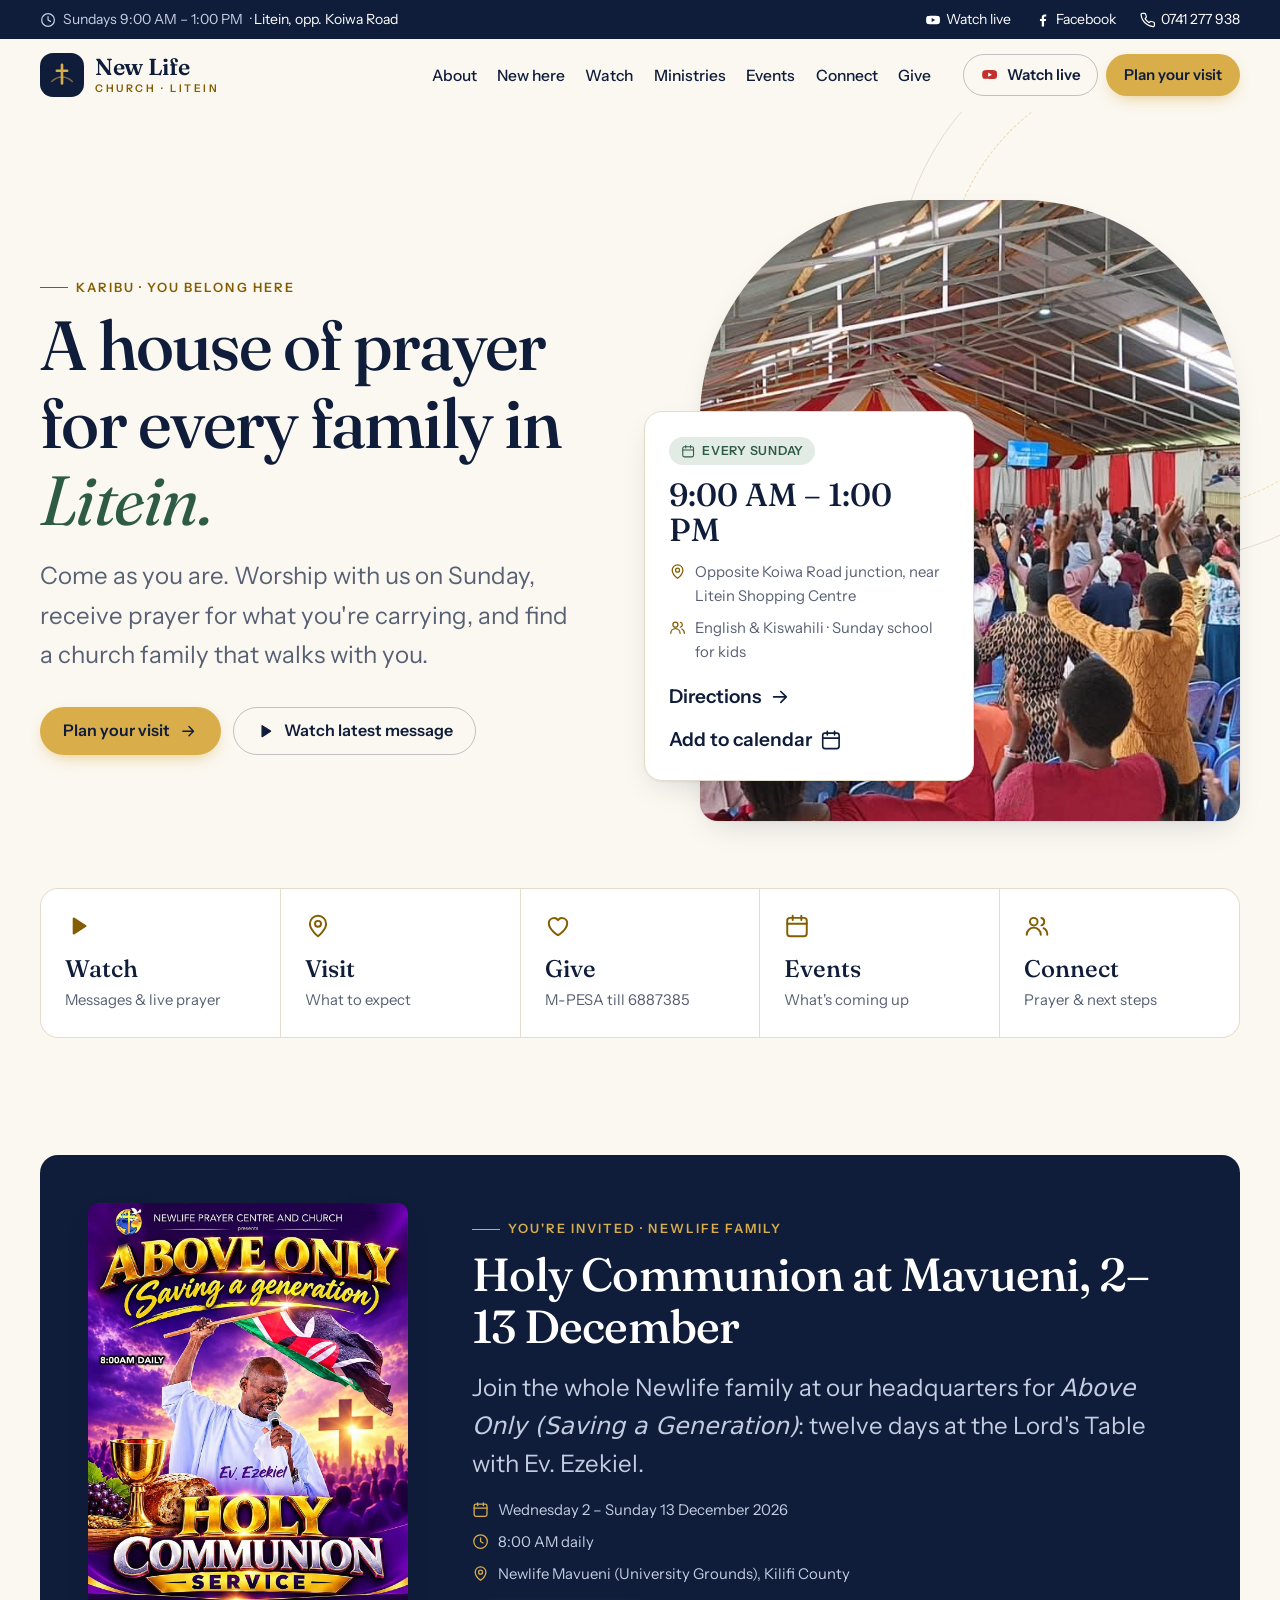
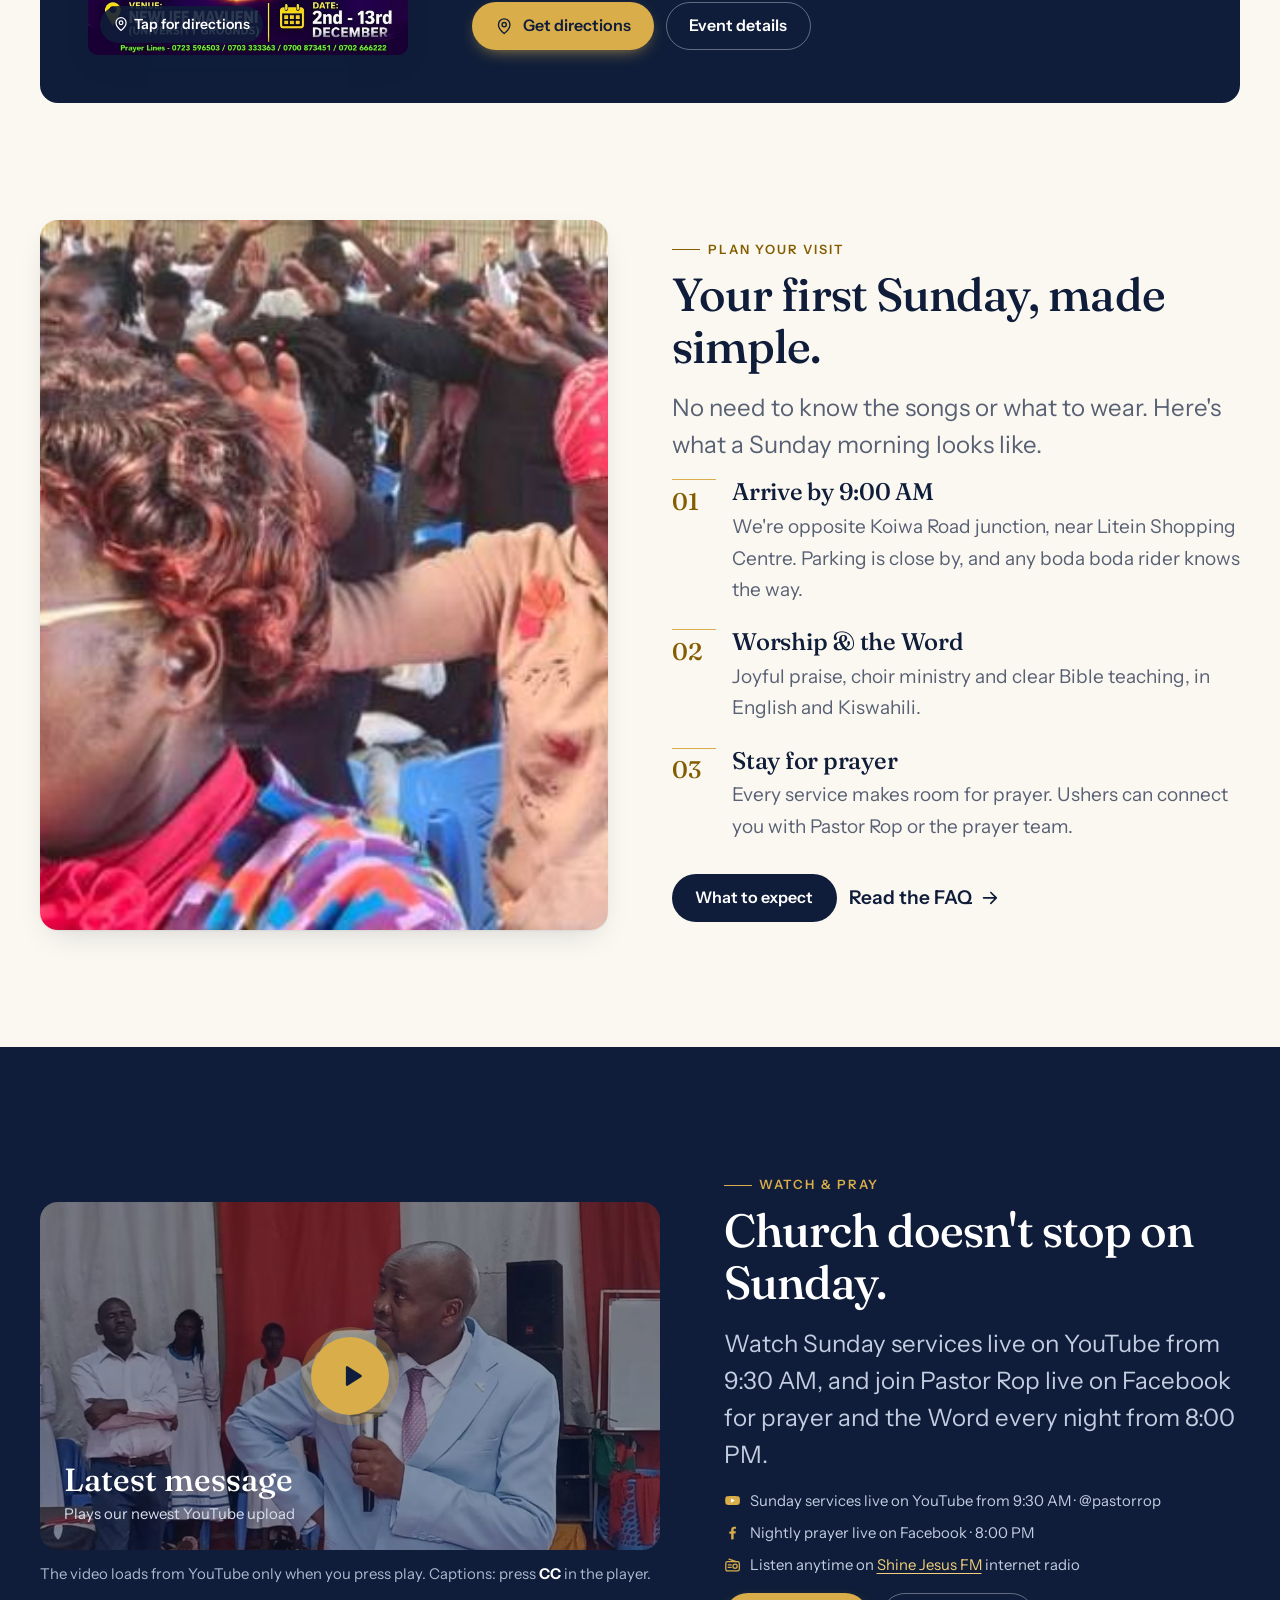
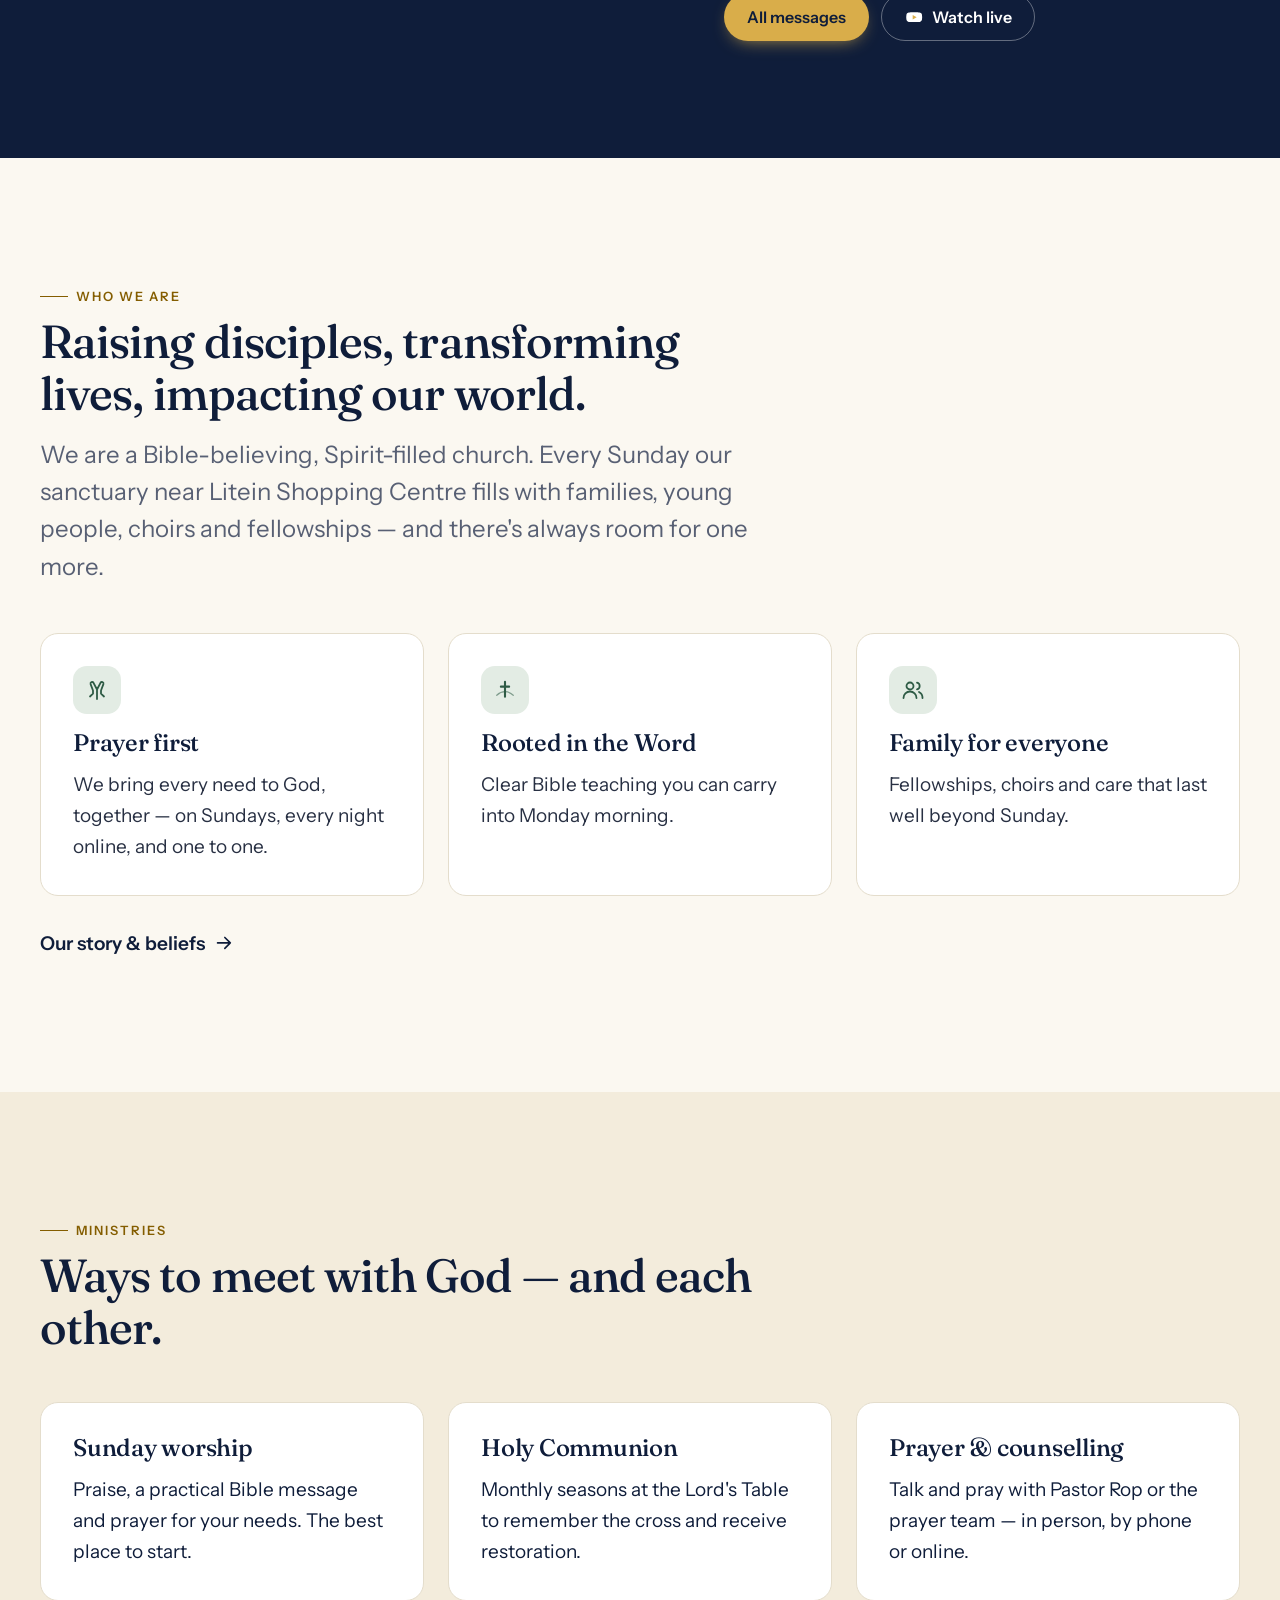
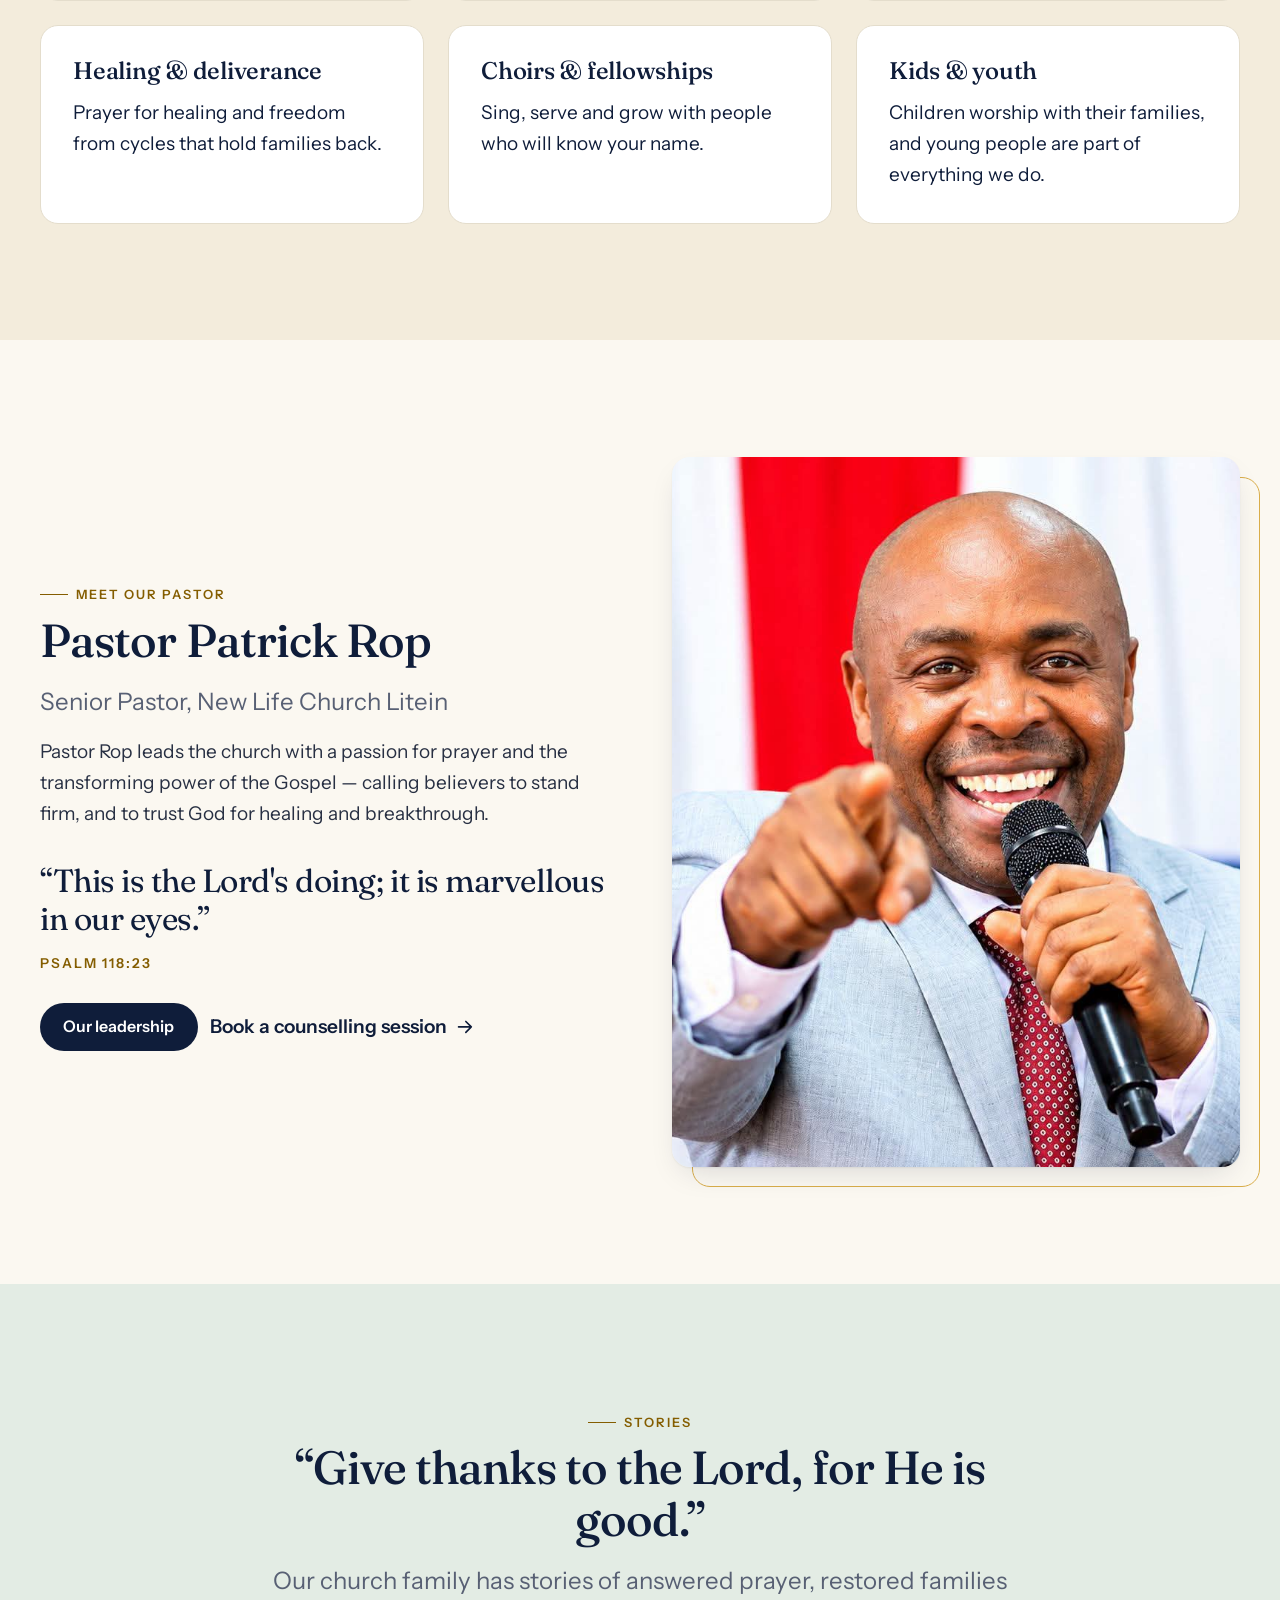
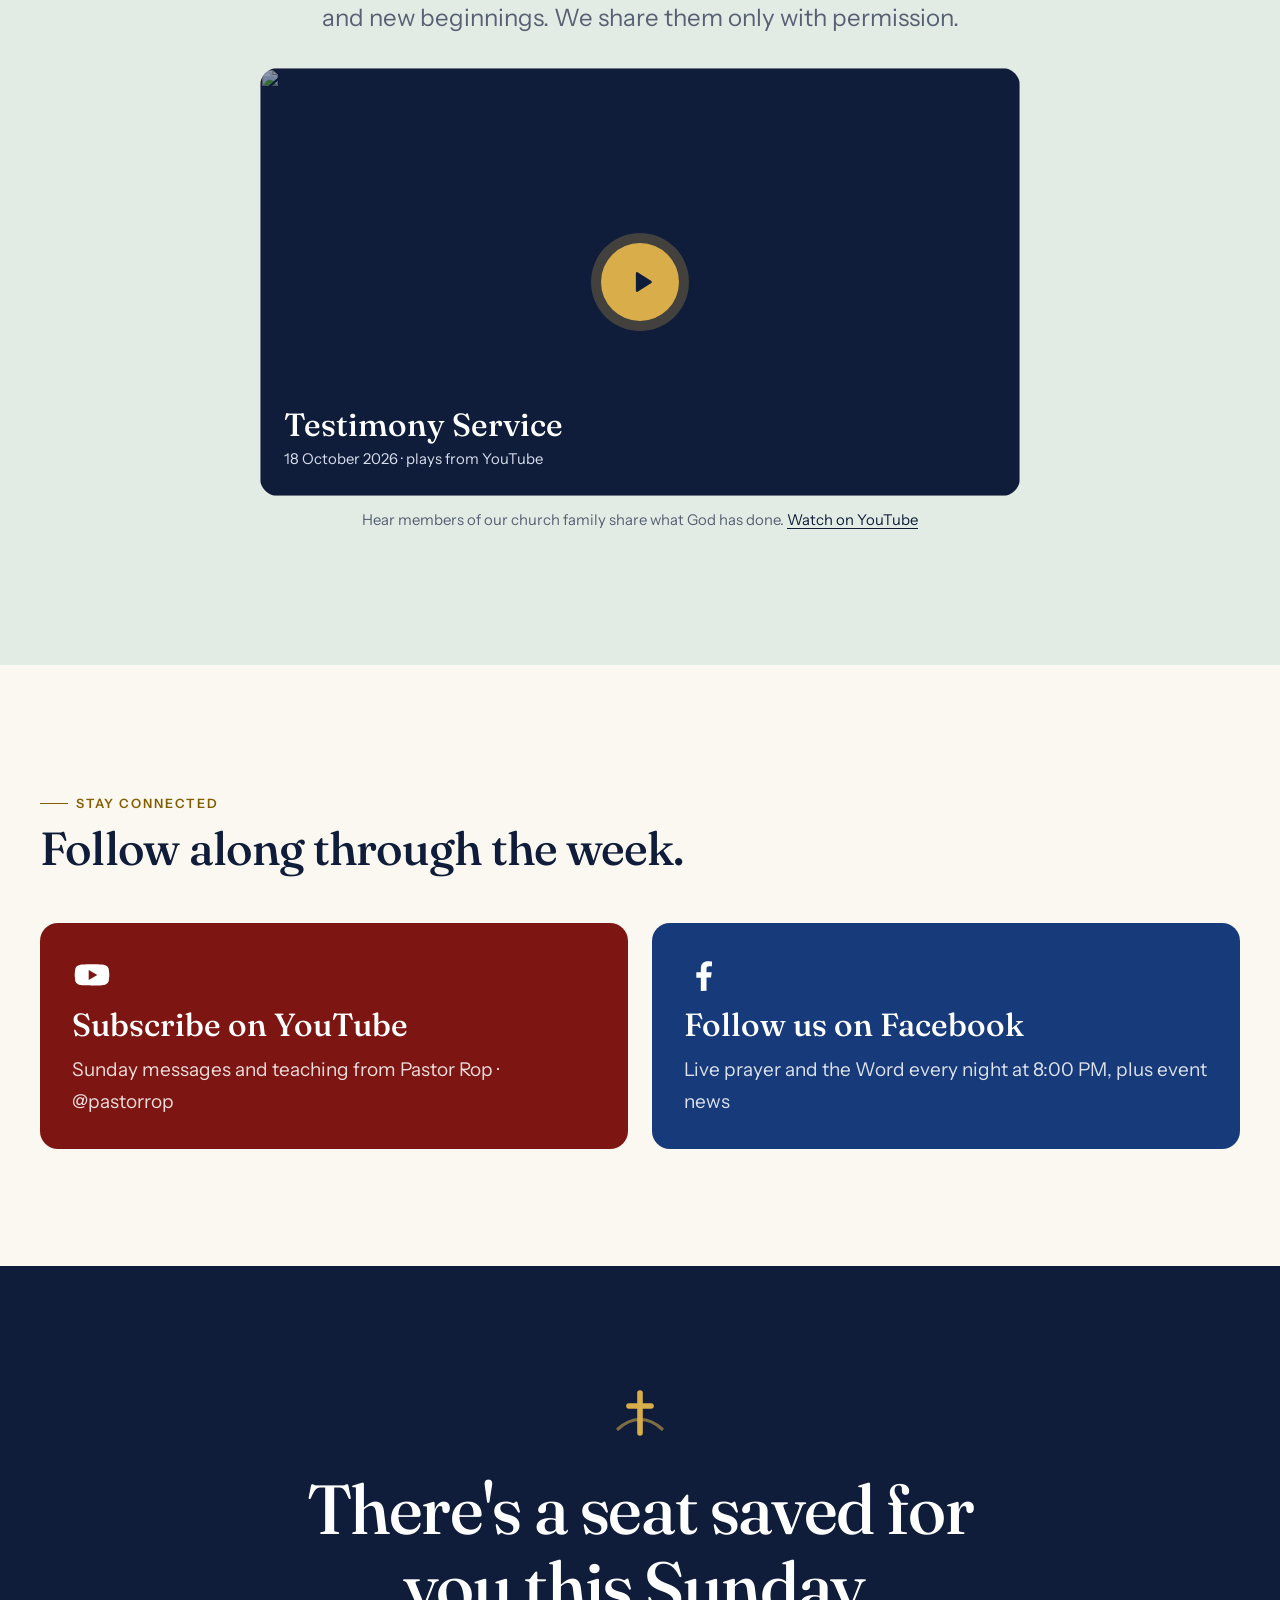
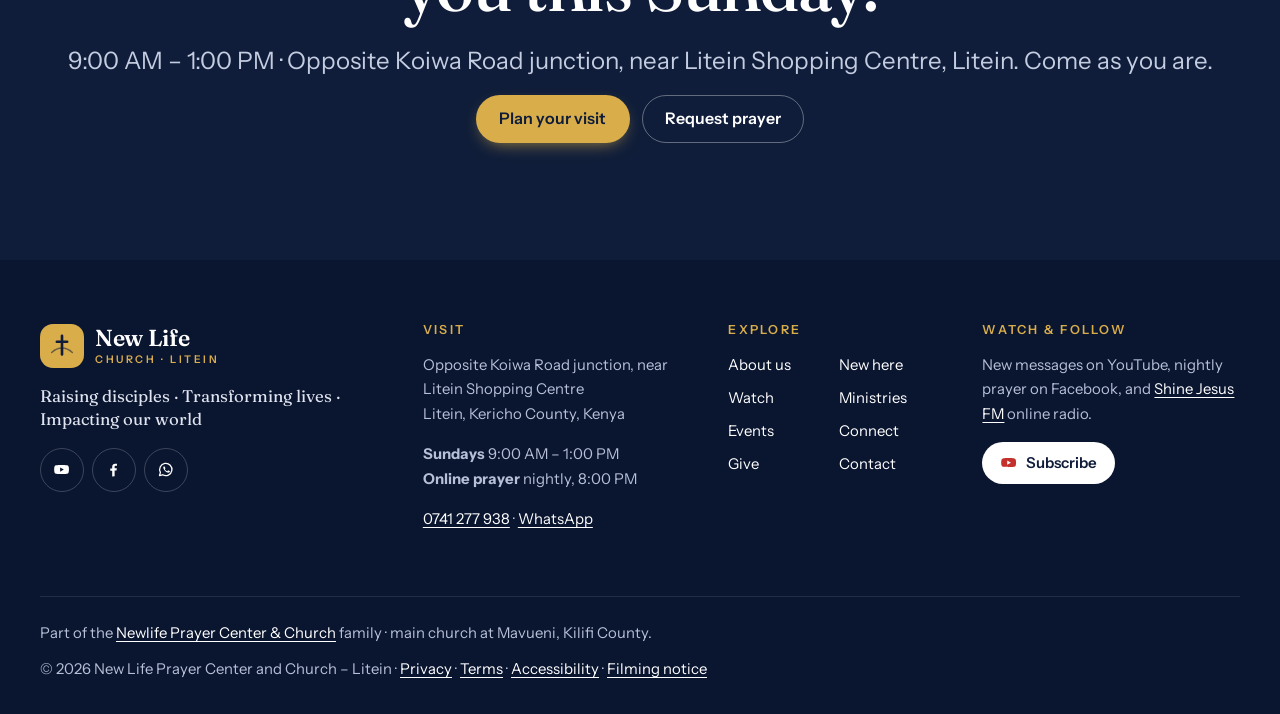
==== commit 8b338590: "Add files via upload" ====
--- a/index.html
+++ b/index.html
@@ -13,7 +13,7 @@
 <meta property="og:title" content="New Life Church Litein · A house of prayer for every family">
 <meta property="og:description" content="New Life Prayer Center and Church, Litein. Sunday worship 9:00 AM – 1:00 PM opposite Koiwa Road junction. Prayer, Holy Communion, healing and deliverance with Pastor Rop. Everyone is welcome.">
 <meta property="og:url" content="https://newlife-litein.pages.dev/">
-<meta property="og:image" content="https://newlife-litein.pages.dev/images/congregation.jpg">
+<meta property="og:image" content="https://newlife-litein.pages.dev/images/church-hall.jpg">
 <meta property="og:locale" content="en_KE">
 <meta name="twitter:card" content="summary_large_image">
 <link rel="icon" href="/assets/logo/newlife-icon.svg" type="image/svg+xml">
@@ -97,7 +97,7 @@
 
 <main id="main" tabindex="-1">
 <script type="application/ld+json">
-{"@context":"https://schema.org","@type":"Church","name":"New Life Prayer Center and Church – Litein","alternateName":"New Life Church Litein","url":"https://newlife-litein.pages.dev/","logo":"https://newlife-litein.pages.dev/icon-512.png","image":"https://newlife-litein.pages.dev/images/congregation.jpg","slogan":"Raising disciples · Transforming lives · Impacting our world","telephone":"+254741277938","address":{"@type":"PostalAddress","streetAddress":"Opposite Koiwa Road junction, near Litein Shopping Centre","addressLocality":"Litein","addressRegion":"Kericho County","addressCountry":"KE"},"parentOrganization":{"@type":"Church","name":"Newlife Prayer Center & Church","url":"https://newlifeprayercenterandchurch.org/"},"openingHoursSpecification":[{"@type":"OpeningHoursSpecification","dayOfWeek":"Sunday","opens":"09:00","closes":"13:00"}],"sameAs":["https://www.youtube.com/@pastorrop"]}
+{"@context":"https://schema.org","@type":"Church","name":"New Life Prayer Center and Church – Litein","alternateName":"New Life Church Litein","url":"https://newlife-litein.pages.dev/","logo":"https://newlife-litein.pages.dev/icon-512.png","image":"https://newlife-litein.pages.dev/images/church-hall.jpg","slogan":"Raising disciples · Transforming lives · Impacting our world","telephone":"+254741277938","address":{"@type":"PostalAddress","streetAddress":"Opposite Koiwa Road junction, near Litein Shopping Centre","addressLocality":"Litein","addressRegion":"Kericho County","addressCountry":"KE"},"parentOrganization":{"@type":"Church","name":"Newlife Prayer Center & Church","url":"https://newlifeprayercenterandchurch.org/"},"openingHoursSpecification":[{"@type":"OpeningHoursSpecification","dayOfWeek":"Sunday","opens":"09:00","closes":"13:00"}],"sameAs":["https://www.youtube.com/@pastorrop"]}
 </script>
 
 <section class="hero" aria-labelledby="hero-title">
@@ -114,7 +114,7 @@
     </div>
     <div class="hero__media">
       <div class="hero__photo">
-        <img src="/images/congregation.jpg" width="960" height="640" alt="The New Life Church Litein congregation gathered together on a Sunday morning" fetchpriority="high">
+        <img src="/images/holy-communion-15-nov-2026.jpg" width="1280" height="720" alt="The New Life Church Litein congregation worshipping with raised hands at the Holy Communion service on 15 November 2026" fetchpriority="high">
       </div>
       <div class="hero__card service-card">
         <span class="badge"><svg class="i" aria-hidden="true"><use href="#i-calendar"/></svg> Every Sunday</span>
@@ -140,6 +140,31 @@
     <a href="/events"><svg class="i" aria-hidden="true"><use href="#i-calendar"/></svg><b>Events</b><span>What's coming up</span></a>
     <a href="/connect"><svg class="i" aria-hidden="true"><use href="#i-users"/></svg><b>Connect</b><span>Prayer &amp; next steps</span></a>
   </nav>
+</section>
+
+<section class="section invite" aria-labelledby="invite-title" data-expires="2026-12-13">
+  <div class="wrap">
+    <div class="invite__card" data-reveal>
+      <a class="invite__poster" href="https://www.google.com/maps/search/?api=1&amp;query=Newlife+Prayer+Center+%26+Church%2C+Mavueni%2C+Kilifi" target="_blank" rel="noopener">
+        <img src="/images/poster-mavueni-holy-communion-dec-2026.jpg" width="1080" height="1527" alt="Poster: Above Only (Saving a generation) Holy Communion Service with Ev. Ezekiel, 8:00 AM daily, 2nd to 13th December, at Newlife Mavueni (University Grounds)" loading="lazy">
+        <span><svg class="i" aria-hidden="true"><use href="#i-pin"/></svg> Tap for directions</span>
+      </a>
+      <div>
+        <p class="eyebrow">You're invited · Newlife family</p>
+        <h2 id="invite-title">Holy Communion at Mavueni, 2–13 December</h2>
+        <p class="lead">Join the whole Newlife family at our headquarters for <em>Above Only (Saving a Generation)</em>: twelve days at the Lord's Table with Ev. Ezekiel.</p>
+        <ul class="meta">
+          <li><svg class="i" aria-hidden="true"><use href="#i-calendar"/></svg><span>Wednesday 2 – Sunday 13 December 2026</span></li>
+          <li><svg class="i" aria-hidden="true"><use href="#i-clock"/></svg><span>8:00 AM daily</span></li>
+          <li><svg class="i" aria-hidden="true"><use href="#i-pin"/></svg><span>Newlife Mavueni (University Grounds), Kilifi County</span></li>
+        </ul>
+        <div class="actions">
+          <a class="btn btn--primary" href="https://www.google.com/maps/search/?api=1&amp;query=Newlife+Prayer+Center+%26+Church%2C+Mavueni%2C+Kilifi" target="_blank" rel="noopener"><svg class="i" aria-hidden="true"><use href="#i-pin"/></svg> Get directions</a>
+          <a class="btn btn--ghost" href="/events#mavueni-holy-communion-2026-12">Event details</a>
+        </div>
+      </div>
+    </div>
+  </div>
 </section>
 
 <section class="section" aria-labelledby="visit-title">
@@ -227,11 +252,11 @@
 <section class="section" aria-labelledby="pastor-title">
   <div class="wrap split split--reverse">
     <div class="pastor__photo" data-reveal>
-      <div class="photo photo--tall"><img src="/images/pastor-garden.jpg" width="536" height="437" alt="Pastor Rop walking outdoors carrying a Bible" loading="lazy"></div>
+      <div class="photo photo--tall"><img src="/images/pastor-rop.jpg" width="1642" height="958" alt="Pastor Rop smiling and preaching with a microphone" loading="lazy"></div>
     </div>
     <div data-reveal>
       <p class="eyebrow">Meet our pastor</p>
-      <h2 id="pastor-title">Pastor Rop</h2>
+      <h2 id="pastor-title">Pastor Patrick Rop</h2>
       <p class="lead">Senior Pastor, New Life Church Litein</p>
       <p>Pastor Rop leads the church with a passion for prayer and the transforming power of the Gospel — calling believers to stand firm, and to trust God for healing and breakthrough.</p>
       <blockquote class="quote" style="font-size:var(--step-2);margin-block:var(--s-6)">“This is the Lord's doing; it is marvellous in our eyes.”<cite>Psalm 118:23</cite></blockquote>
@@ -333,7 +358,7 @@
     </div>
     <div class="footer__bottom">
       <p>Part of the <a href="https://newlifeprayercenterandchurch.org/" target="_blank" rel="noopener">Newlife Prayer Center & Church</a> family · main church at Mavueni, Kilifi County.</p>
-      <p>© <span data-year>2026</span> New Life Prayer Center and Church – Litein · <a href="/privacy">Privacy</a> · <a href="/terms">Terms</a> · <a href="/accessibility">Accessibility</a></p>
+      <p>© <span data-year>2026</span> New Life Prayer Center and Church – Litein · <a href="/privacy">Privacy</a> · <a href="/terms">Terms</a> · <a href="/accessibility">Accessibility</a> · <a href="/filming-notice">Filming notice</a></p>
     </div>
   </div>
 </footer>
--- a/assets/css/site.css
+++ b/assets/css/site.css
@@ -420,6 +420,28 @@
 .space-scale div { display: flex; align-items: center; gap: var(--s-4); font-size: var(--step--1); }
 .space-scale span { display: block; height: 14px; background: var(--gold); border-radius: 3px; }
 
+/* ---------- Event poster & invitation ---------- */
+.event__poster, .invite__poster { position: relative; display: block; border-radius: var(--radius-sm); overflow: hidden; box-shadow: var(--shadow); }
+.event__poster img, .invite__poster img { width: 100%; height: auto; transition: transform .5s var(--ease); }
+.event__poster:hover img, .invite__poster:hover img { transform: scale(1.03); }
+.event__poster span, .invite__poster span { position: absolute; left: .75rem; bottom: .75rem; display: inline-flex; align-items: center; gap: .4em; padding: .45rem .8rem; border-radius: var(--pill); background: rgba(15,29,58,.88); color: #fff; font-size: .875rem; font-weight: 600; }
+.event--poster .event__poster { grid-column: 1 / -1; max-width: 360px; }
+@media (min-width: 900px) {
+  .event--poster { grid-template-columns: auto 1fr 300px; }
+  .event--poster .event__poster { grid-column: auto; grid-row: 1; grid-column-start: 3; }
+}
+.invite { padding-bottom: 0; }
+.invite__card { display: grid; gap: var(--s-6); align-items: center; background: var(--ink); color: #d8deea; border-radius: var(--radius); padding: var(--s-6); }
+.invite__card h2 { color: #fff; }
+.invite__card .lead { color: #c4cce0; }
+.invite__card .eyebrow { color: var(--gold); }
+.invite__card .meta { color: #c4cce0; }
+.invite__card .meta .i { color: var(--gold); }
+.invite__card .btn--ghost { color: #fff; border-color: rgba(255,255,255,.35); }
+.invite__card .btn--ghost:hover { border-color: #fff; background: rgba(255,255,255,.08); color: #fff; }
+.invite__poster { max-width: 340px; margin-inline: auto; }
+@media (min-width: 900px) { .invite__card { grid-template-columns: 320px 1fr; gap: var(--s-8); padding: var(--s-7); } .invite__poster { max-width: none; } }
+
 /* ---------- Motion ---------- */
 .js [data-reveal] { opacity: 0; transform: translateY(18px); transition: opacity .8s var(--ease), transform .8s var(--ease); }
 .js [data-reveal].is-in { opacity: 1; transform: none; }
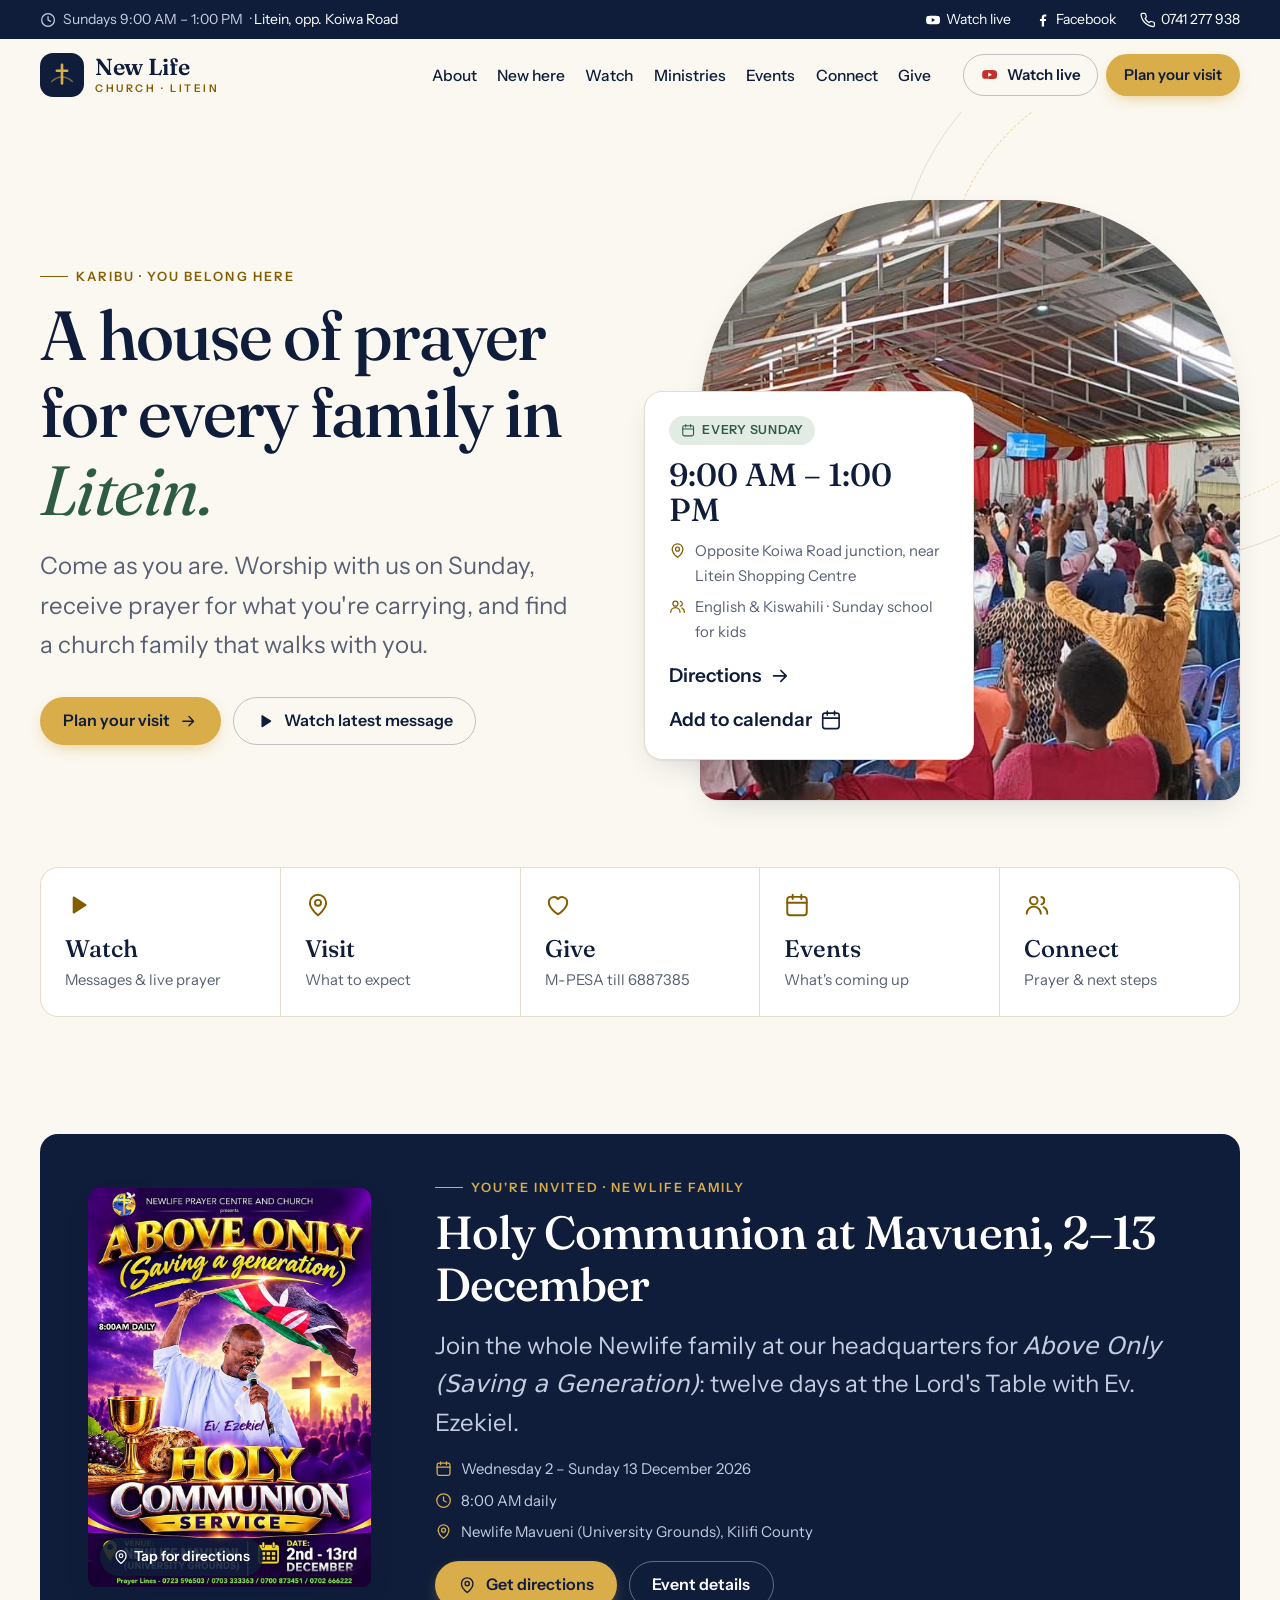
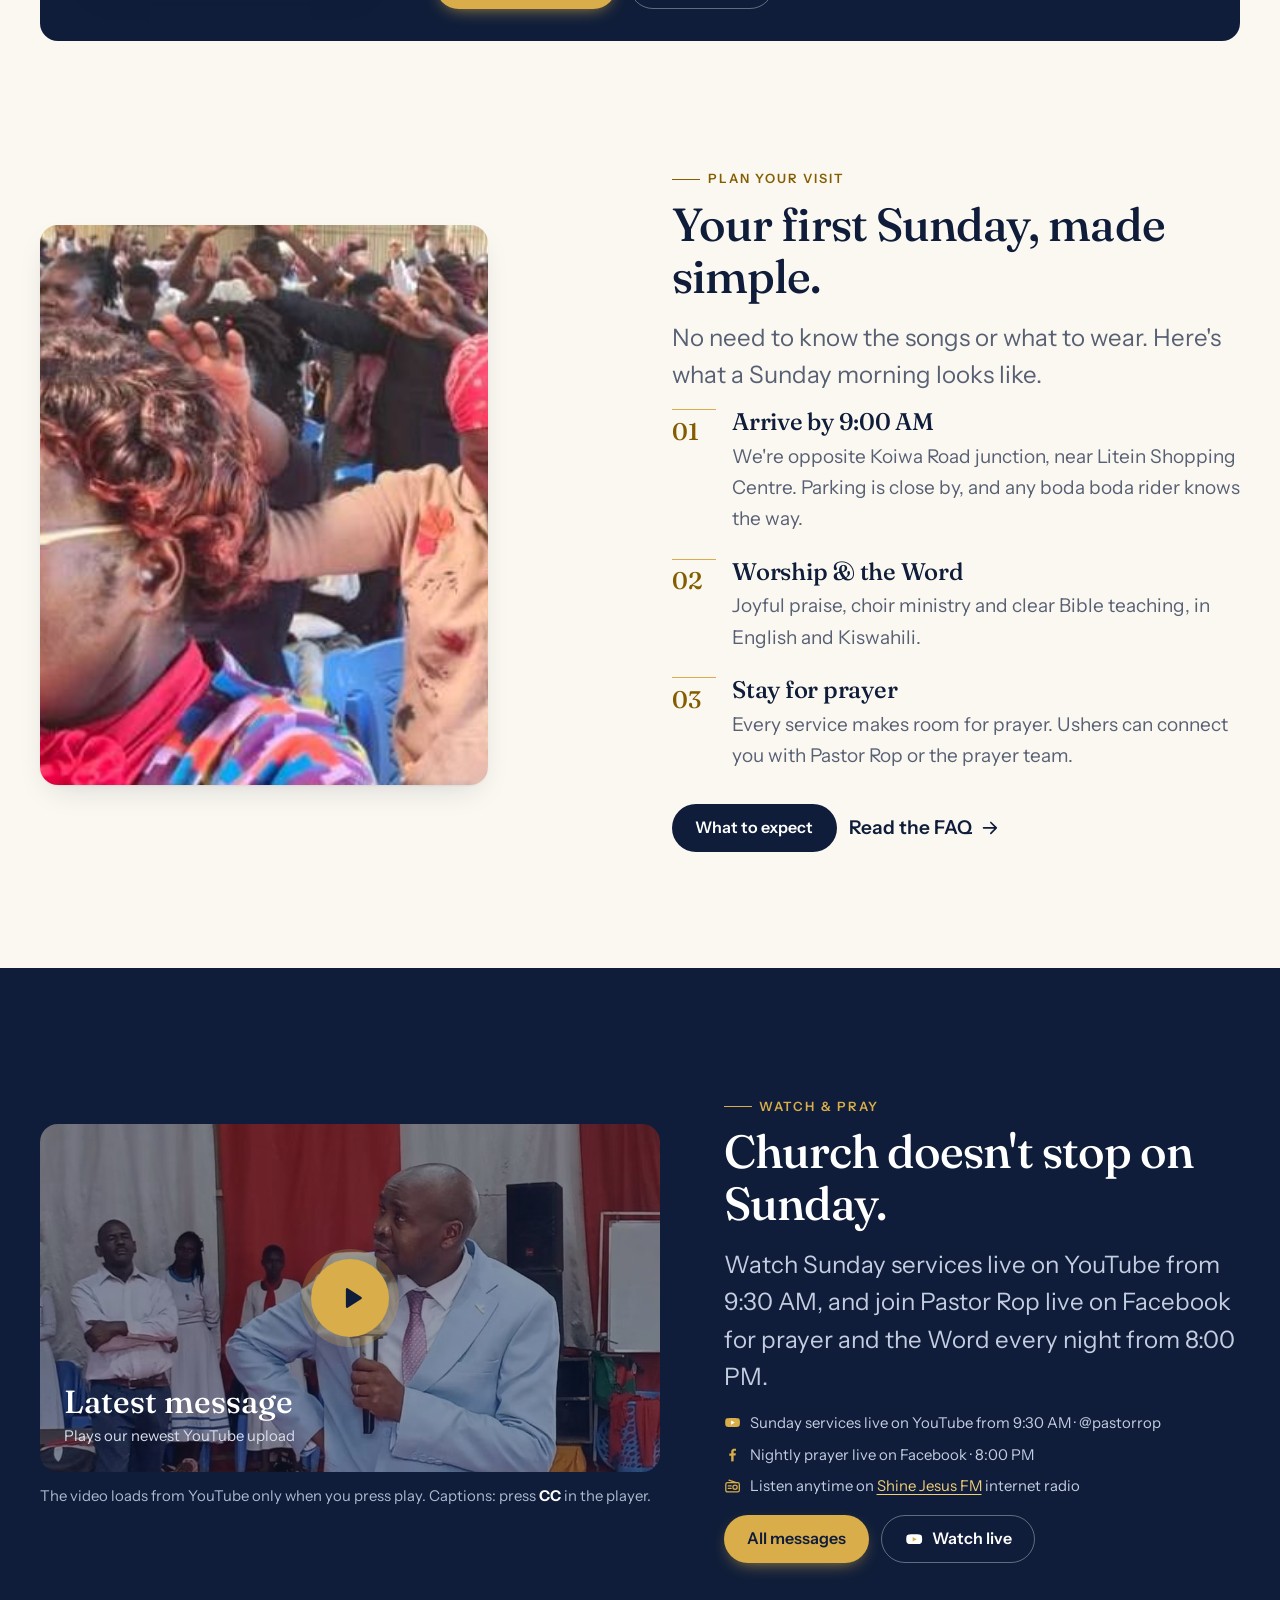
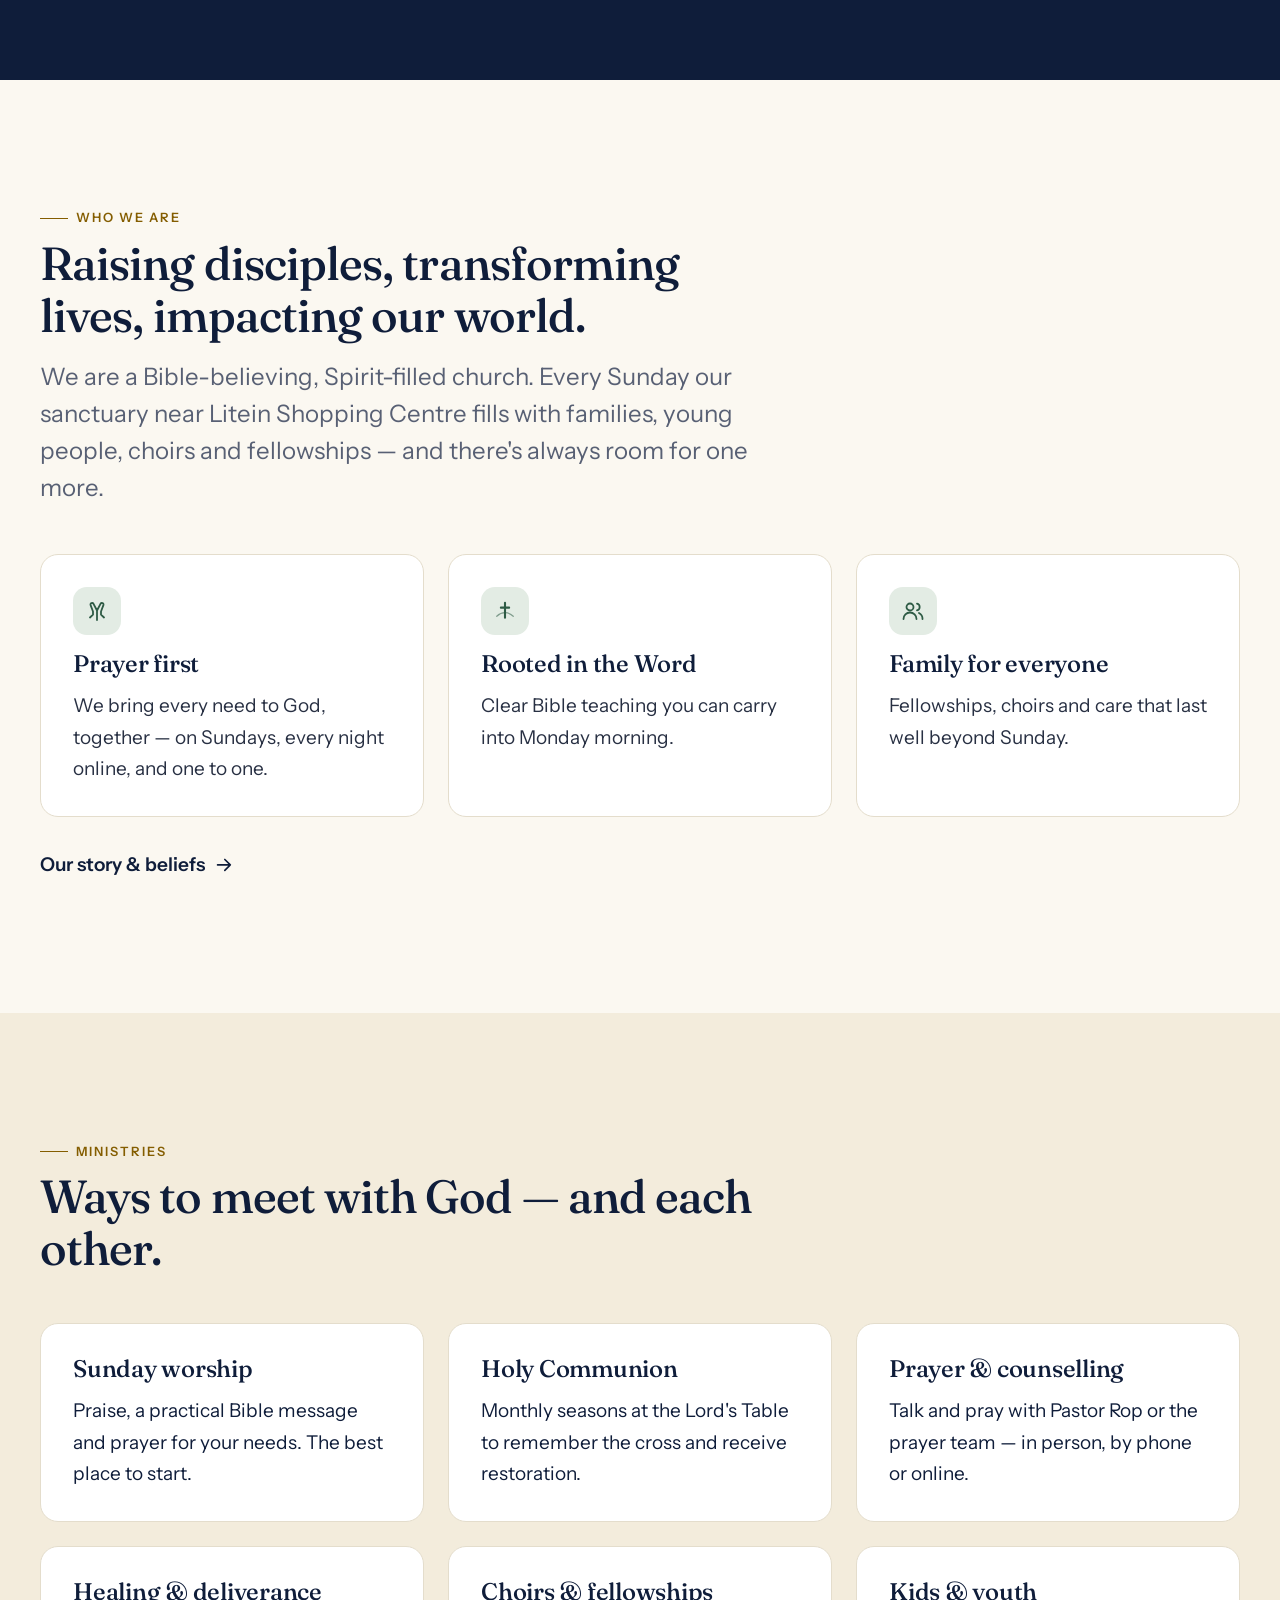
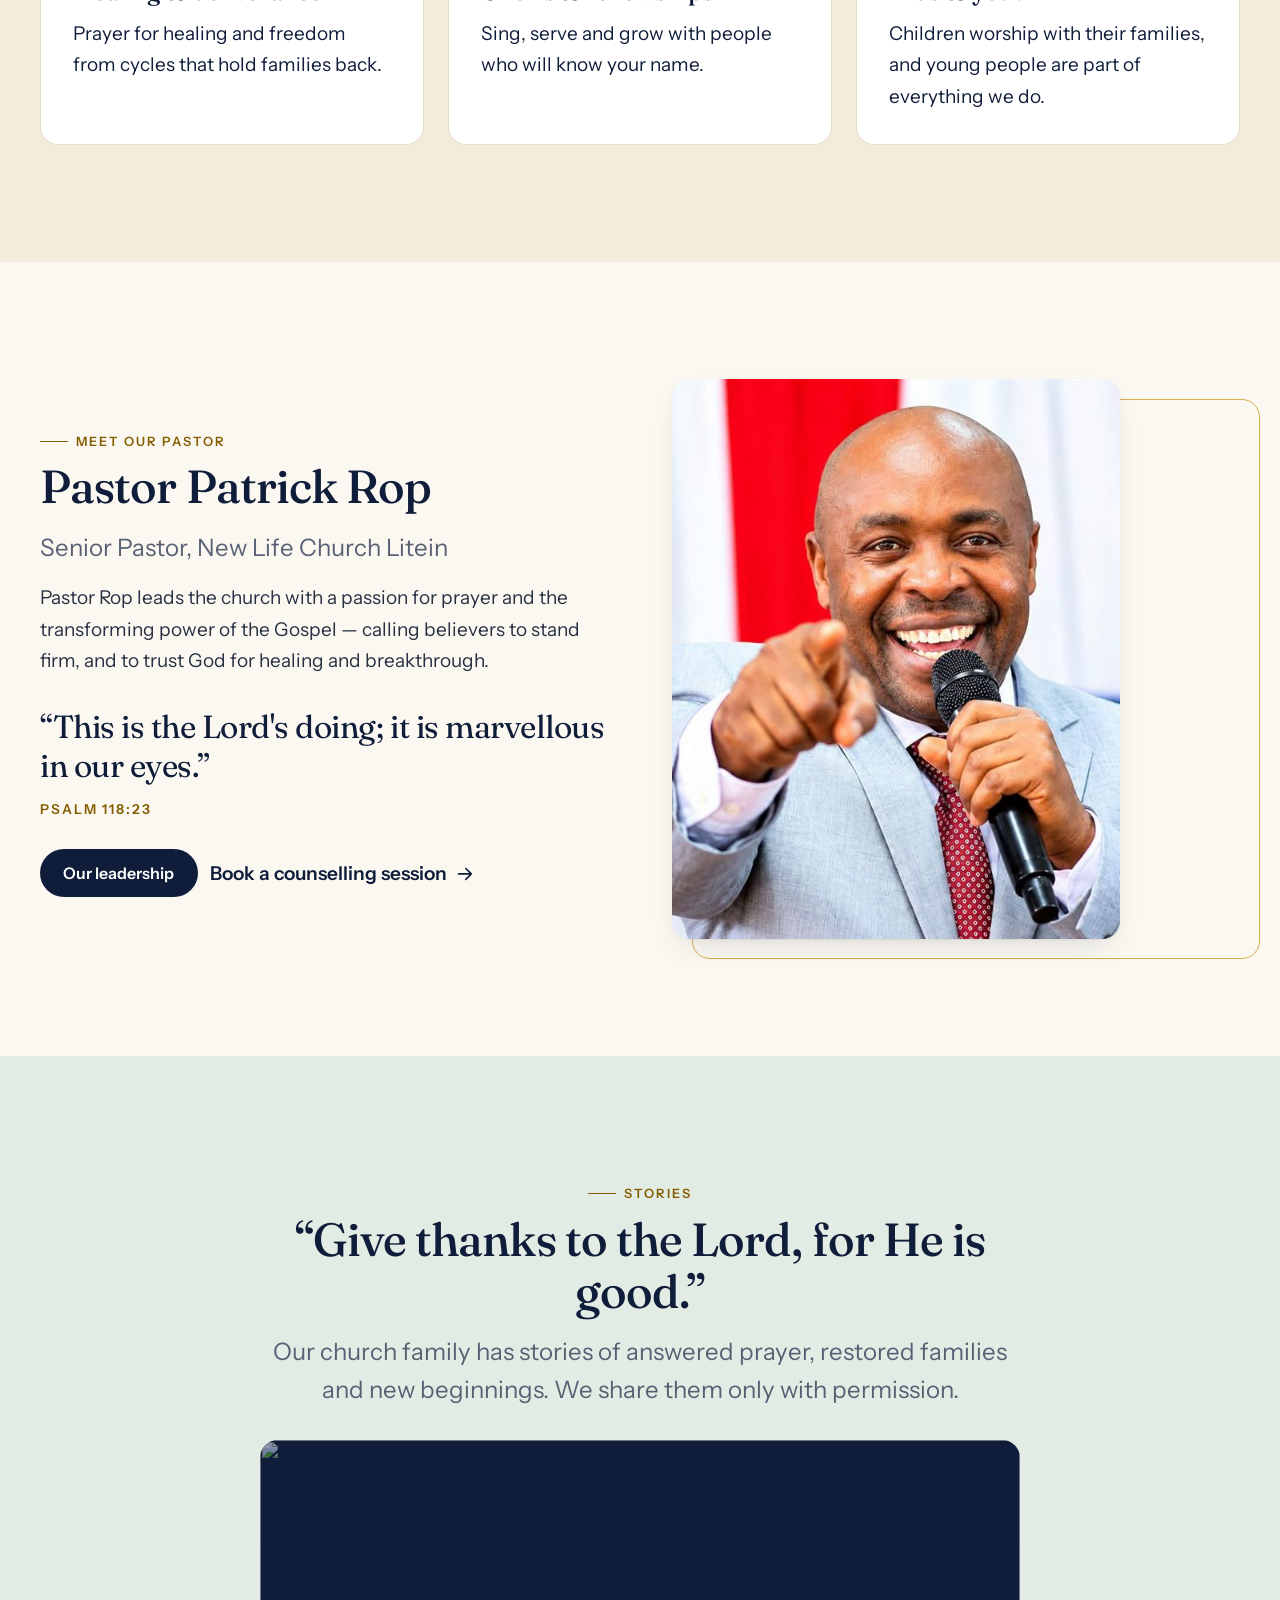
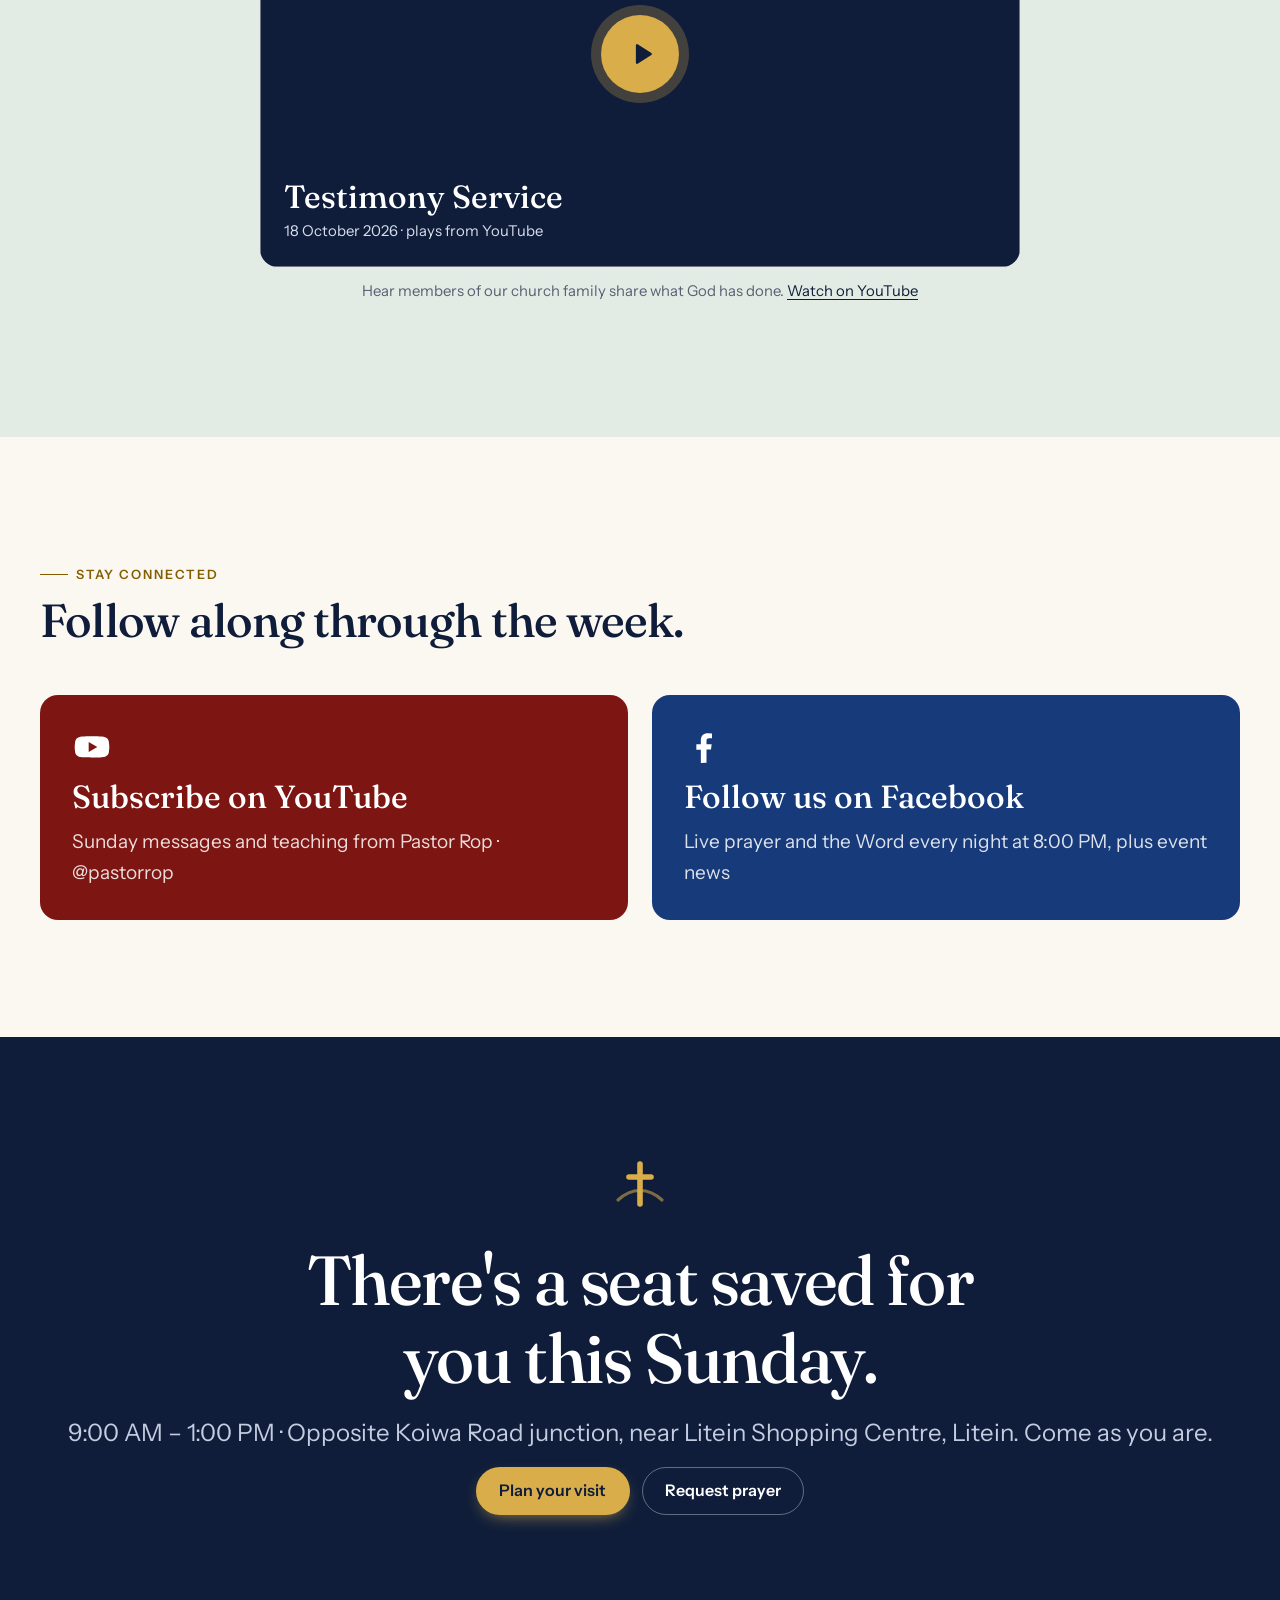
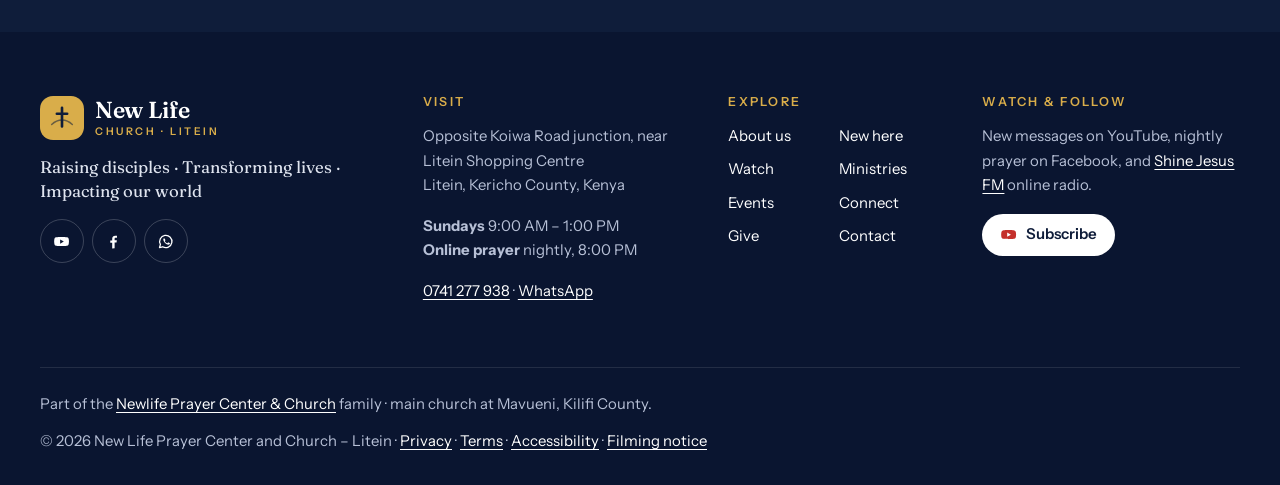
==== commit 5eada560: "Add files via upload" ====
--- a/index.html
+++ b/index.html
@@ -4,14 +4,14 @@
 <meta charset="utf-8">
 <meta name="viewport" content="width=device-width, initial-scale=1, viewport-fit=cover">
 <title>New Life Church Litein · A house of prayer for every family</title>
-<meta name="description" content="New Life Prayer Center and Church, Litein. Sunday worship 9:00 AM – 1:00 PM opposite Koiwa Road junction. Prayer, Holy Communion, healing and deliverance with Pastor Rop. Everyone is welcome.">
+<meta name="description" content="New Life Church Litein: Sunday worship 9:00 AM – 1:00 PM opposite Koiwa Road junction, live on YouTube. Prayer, Holy Communion and healing with Pastor Rop.">
 <meta name="robots" content="index,follow">
 <link rel="canonical" href="https://newlife-litein.pages.dev/">
 <meta name="theme-color" content="#0f1d3a">
 <meta property="og:type" content="website">
 <meta property="og:site_name" content="New Life Church Litein">
 <meta property="og:title" content="New Life Church Litein · A house of prayer for every family">
-<meta property="og:description" content="New Life Prayer Center and Church, Litein. Sunday worship 9:00 AM – 1:00 PM opposite Koiwa Road junction. Prayer, Holy Communion, healing and deliverance with Pastor Rop. Everyone is welcome.">
+<meta property="og:description" content="New Life Church Litein: Sunday worship 9:00 AM – 1:00 PM opposite Koiwa Road junction, live on YouTube. Prayer, Holy Communion and healing with Pastor Rop.">
 <meta property="og:url" content="https://newlife-litein.pages.dev/">
 <meta property="og:image" content="https://newlife-litein.pages.dev/images/church-hall.jpg">
 <meta property="og:locale" content="en_KE">
@@ -24,6 +24,7 @@
 <link rel="preconnect" href="https://fonts.gstatic.com" crossorigin>
 <link rel="stylesheet" href="https://fonts.googleapis.com/css2?family=Fraunces:opsz,wght@9..144,400;9..144,500;9..144,600&family=Instrument+Sans:wght@400;500;600&display=swap">
 <link rel="stylesheet" href="/assets/css/site.css">
+<!-- CSP allows this exact script by its sha256 hash (public/_headers); update the hash if it changes -->
 <script>document.documentElement.classList.add('js')</script>
 </head>
 <body>
@@ -146,7 +147,7 @@
   <div class="wrap">
     <div class="invite__card" data-reveal>
       <a class="invite__poster" href="https://www.google.com/maps/search/?api=1&amp;query=Newlife+Prayer+Center+%26+Church%2C+Mavueni%2C+Kilifi" target="_blank" rel="noopener">
-        <img src="/images/poster-mavueni-holy-communion-dec-2026.jpg" width="1080" height="1527" alt="Poster: Above Only (Saving a generation) Holy Communion Service with Ev. Ezekiel, 8:00 AM daily, 2nd to 13th December, at Newlife Mavueni (University Grounds)" loading="lazy">
+        <img src="/images/poster-mavueni-holy-communion-dec-2026.jpg" width="800" height="1131" alt="Poster: Above Only (Saving a generation) Holy Communion Service with Ev. Ezekiel, 8:00 AM daily, 2nd to 13th December, at Newlife Mavueni (University Grounds)" loading="lazy">
         <span><svg class="i" aria-hidden="true"><use href="#i-pin"/></svg> Tap for directions</span>
       </a>
       <div>
@@ -252,7 +253,7 @@
 <section class="section" aria-labelledby="pastor-title">
   <div class="wrap split split--reverse">
     <div class="pastor__photo" data-reveal>
-      <div class="photo photo--tall"><img src="/images/pastor-rop.jpg" width="1642" height="958" alt="Pastor Rop smiling and preaching with a microphone" loading="lazy"></div>
+      <div class="photo photo--tall"><img src="/images/pastor-rop.jpg" width="1200" height="700" alt="Pastor Rop smiling and preaching with a microphone" loading="lazy"></div>
     </div>
     <div data-reveal>
       <p class="eyebrow">Meet our pastor</p>
--- a/assets/css/site.css
+++ b/assets/css/site.css
@@ -182,7 +182,7 @@
 .hero h1 em { font-style: italic; color: var(--tea); font-weight: 400; }
 .hero__lead { font-size: var(--step-1); color: var(--muted); max-width: 34rem; margin-bottom: var(--s-6); }
 .hero__media { position: relative; }
-.hero__photo { border-radius: 220px 220px var(--radius) var(--radius); overflow: hidden; aspect-ratio: 4/4.6; box-shadow: var(--shadow); }
+.hero__photo { border-radius: 220px 220px var(--radius) var(--radius); overflow: hidden; aspect-ratio: 4/4.6; max-height: min(68vh, 600px); width: 100%; box-shadow: var(--shadow); }
 .hero__photo img { width: 100%; height: 100%; object-fit: cover; animation: drift 24s ease-in-out infinite alternate; }
 @keyframes drift { to { transform: scale(1.06) translate(-1%, -1%); } }
 .hero__card { position: relative; margin: -4.5rem 1rem 0; background: #fff; border-radius: var(--radius); padding: var(--s-5); box-shadow: var(--shadow); border: 1px solid var(--line); }
@@ -244,7 +244,7 @@
 .photo { border-radius: var(--radius); overflow: hidden; box-shadow: var(--shadow); }
 .photo img { width: 100%; height: 100%; object-fit: cover; }
 .photo--tall { aspect-ratio: 4/3; }
-@media (min-width: 960px) { .photo--tall { aspect-ratio: 4/5; } }
+@media (min-width: 960px) { .photo--tall { aspect-ratio: 4/5; max-height: min(72vh, 560px); } }
 .photo--wide { aspect-ratio: 16/10; }
 .figure-caption { font-size: var(--step--1); color: var(--muted); margin-top: var(--s-3); }
 .mosaic { display: grid; gap: var(--s-4); grid-template-columns: repeat(2, 1fr); }
@@ -252,7 +252,8 @@
 .mosaic .photo { aspect-ratio: auto; min-height: 180px; }
 
 /* Click-to-load embeds (YouTube, map) */
-.embed { position: relative; display: block; width: 100%; aspect-ratio: 16/9; border: 0; padding: 0; border-radius: var(--radius); overflow: hidden; background: var(--ink); color: #fff; cursor: pointer; font: inherit; text-align: left; }
+/* video/map previews keep 16:9 but never grow taller than ~70% of the screen */
+.embed { position: relative; display: block; width: 100%; max-width: min(100%, calc(70vh * 16 / 9)); margin-inline: auto; aspect-ratio: 16/9; border: 0; padding: 0; border-radius: var(--radius); overflow: hidden; background: var(--ink); color: #fff; cursor: pointer; font: inherit; text-align: left; }
 .embed img { width: 100%; height: 100%; object-fit: cover; opacity: .55; transition: opacity .3s, transform .6s var(--ease); }
 .embed:hover img { opacity: .7; transform: scale(1.03); }
 .embed__play { position: absolute; inset: 0; margin: auto; width: 78px; height: 78px; border-radius: 50%; background: var(--gold); color: var(--ink); display: grid; place-items: center; box-shadow: 0 0 0 10px rgba(217,173,74,.25); transition: transform .25s var(--ease); }
@@ -421,13 +422,14 @@
 .space-scale span { display: block; height: 14px; background: var(--gold); border-radius: 3px; }
 
 /* ---------- Event poster & invitation ---------- */
-.event__poster, .invite__poster { position: relative; display: block; border-radius: var(--radius-sm); overflow: hidden; box-shadow: var(--shadow); }
-.event__poster img, .invite__poster img { width: 100%; height: auto; transition: transform .5s var(--ease); }
+.event__poster, .invite__poster { position: relative; display: block; width: fit-content; max-width: 100%; margin-inline: auto; border-radius: var(--radius-sm); overflow: hidden; box-shadow: var(--shadow); }
+/* posters size by height so the whole poster is visible at once on any screen */
+.event__poster img, .invite__poster img { display: block; height: min(56vh, 400px); width: auto; max-width: 100%; object-fit: contain; transition: transform .5s var(--ease); }
 .event__poster:hover img, .invite__poster:hover img { transform: scale(1.03); }
 .event__poster span, .invite__poster span { position: absolute; left: .75rem; bottom: .75rem; display: inline-flex; align-items: center; gap: .4em; padding: .45rem .8rem; border-radius: var(--pill); background: rgba(15,29,58,.88); color: #fff; font-size: .875rem; font-weight: 600; }
-.event--poster .event__poster { grid-column: 1 / -1; max-width: 360px; }
+.event--poster .event__poster { grid-column: 1 / -1; margin-inline: 0; }
 @media (min-width: 900px) {
-  .event--poster { grid-template-columns: auto 1fr 300px; }
+  .event--poster { grid-template-columns: auto 1fr auto; }
   .event--poster .event__poster { grid-column: auto; grid-row: 1; grid-column-start: 3; }
 }
 .invite { padding-bottom: 0; }
@@ -439,8 +441,7 @@
 .invite__card .meta .i { color: var(--gold); }
 .invite__card .btn--ghost { color: #fff; border-color: rgba(255,255,255,.35); }
 .invite__card .btn--ghost:hover { border-color: #fff; background: rgba(255,255,255,.08); color: #fff; }
-.invite__poster { max-width: 340px; margin-inline: auto; }
-@media (min-width: 900px) { .invite__card { grid-template-columns: 320px 1fr; gap: var(--s-8); padding: var(--s-7); } .invite__poster { max-width: none; } }
+@media (min-width: 900px) { .invite__card { grid-template-columns: auto 1fr; gap: var(--s-8); padding: var(--s-6) var(--s-7); } }
 
 /* ---------- Motion ---------- */
 .js [data-reveal] { opacity: 0; transform: translateY(18px); transition: opacity .8s var(--ease), transform .8s var(--ease); }
